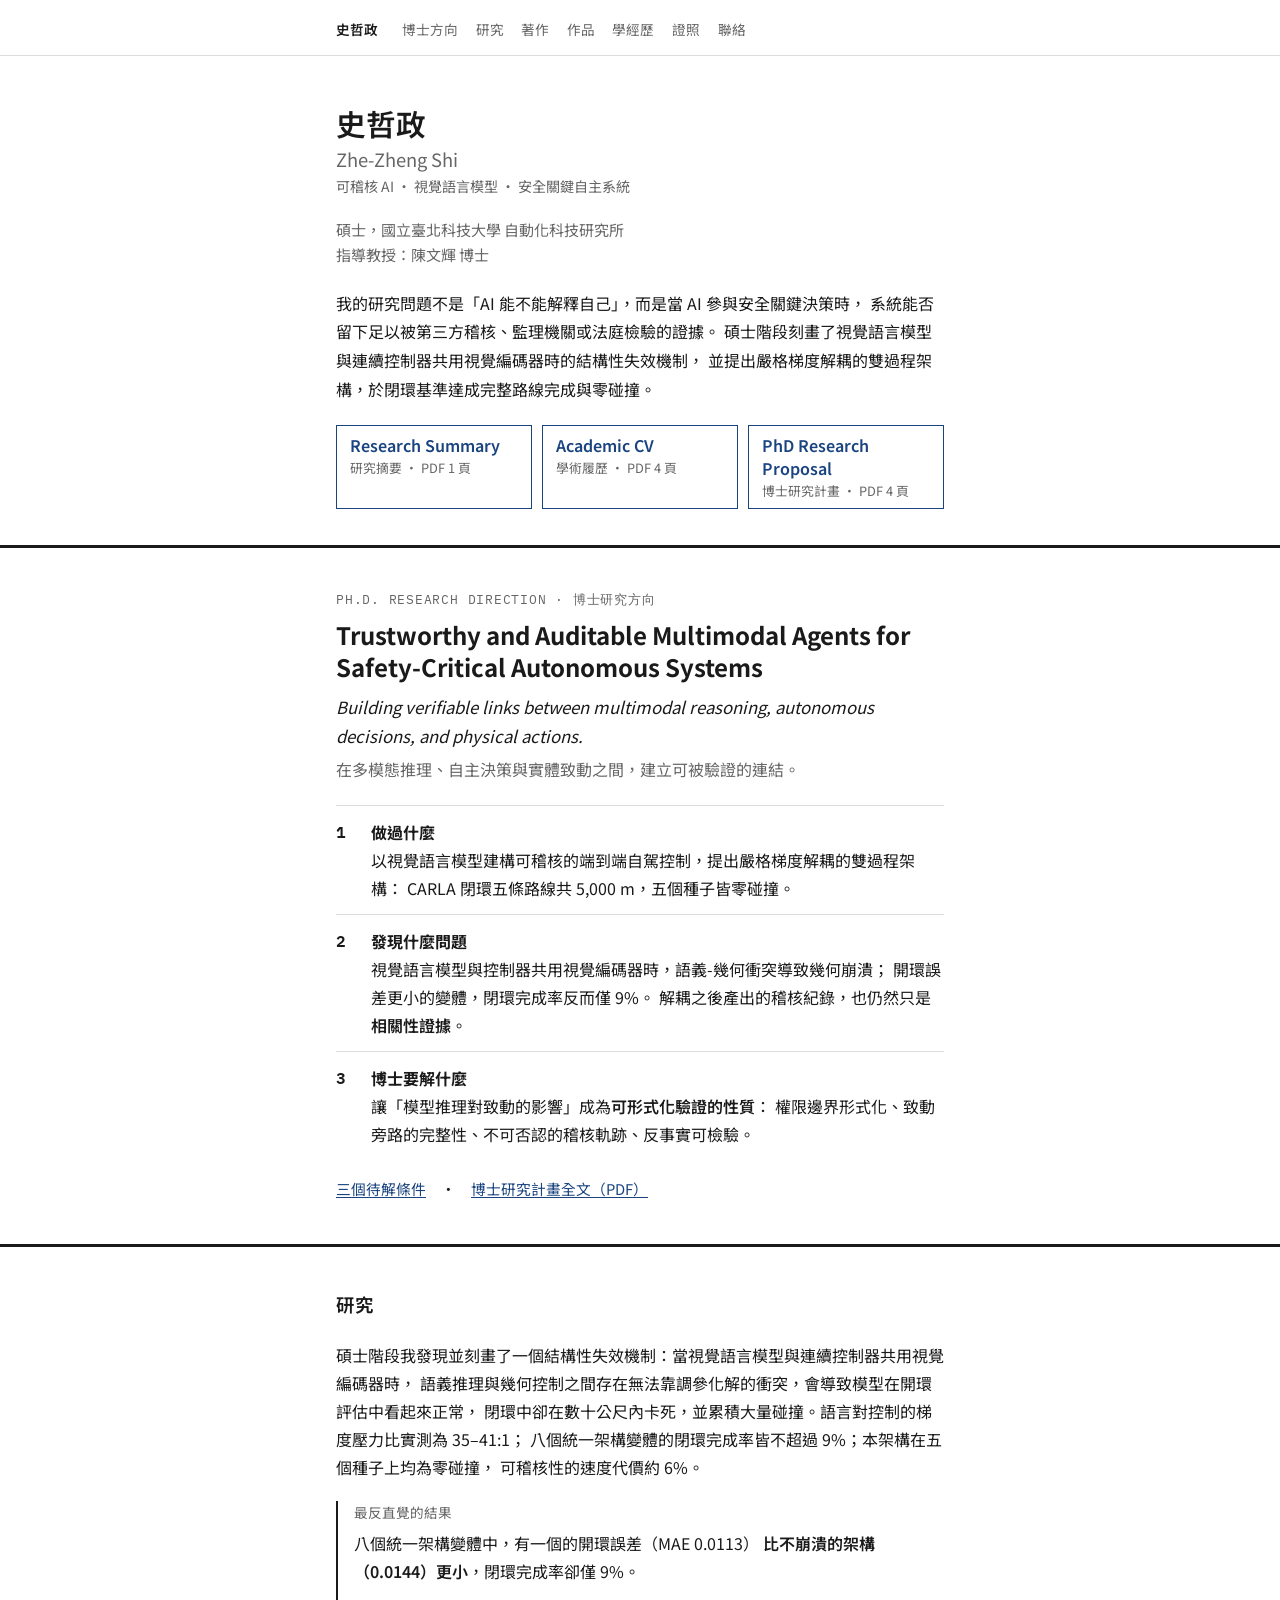
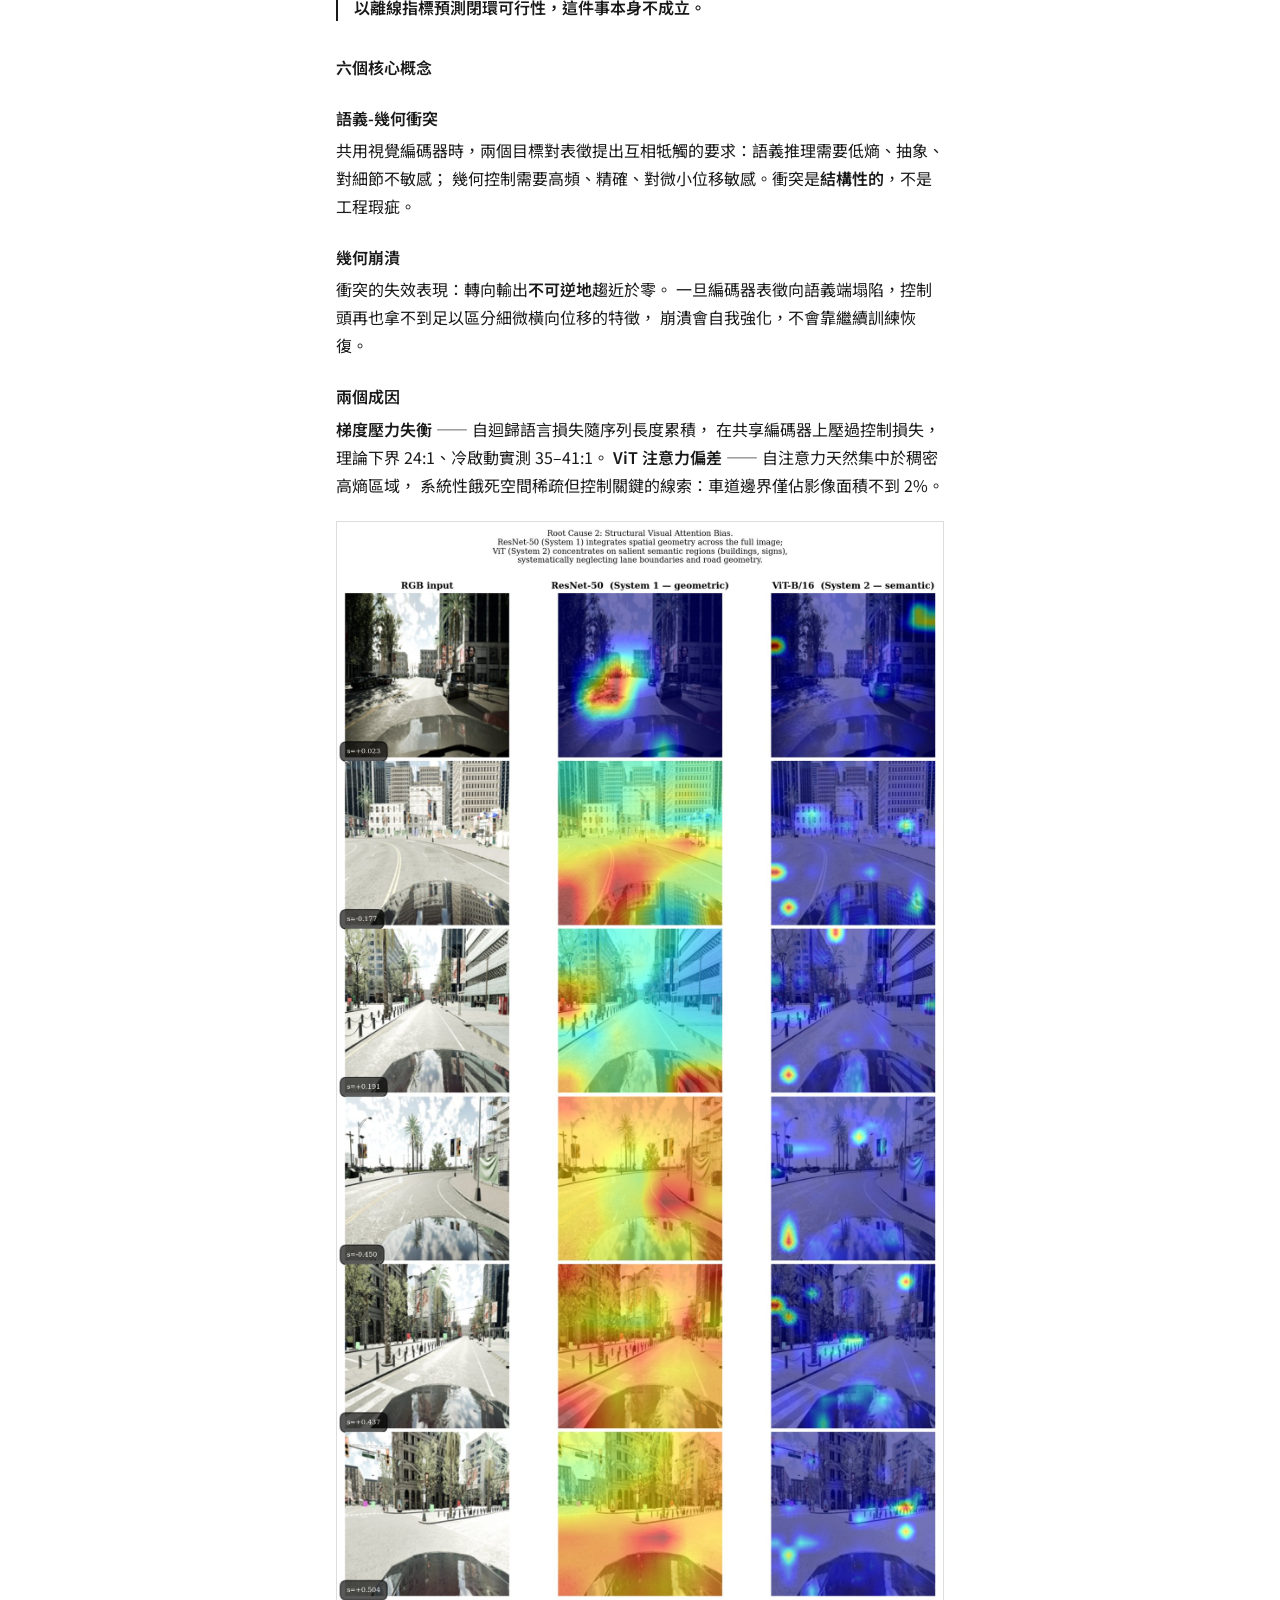
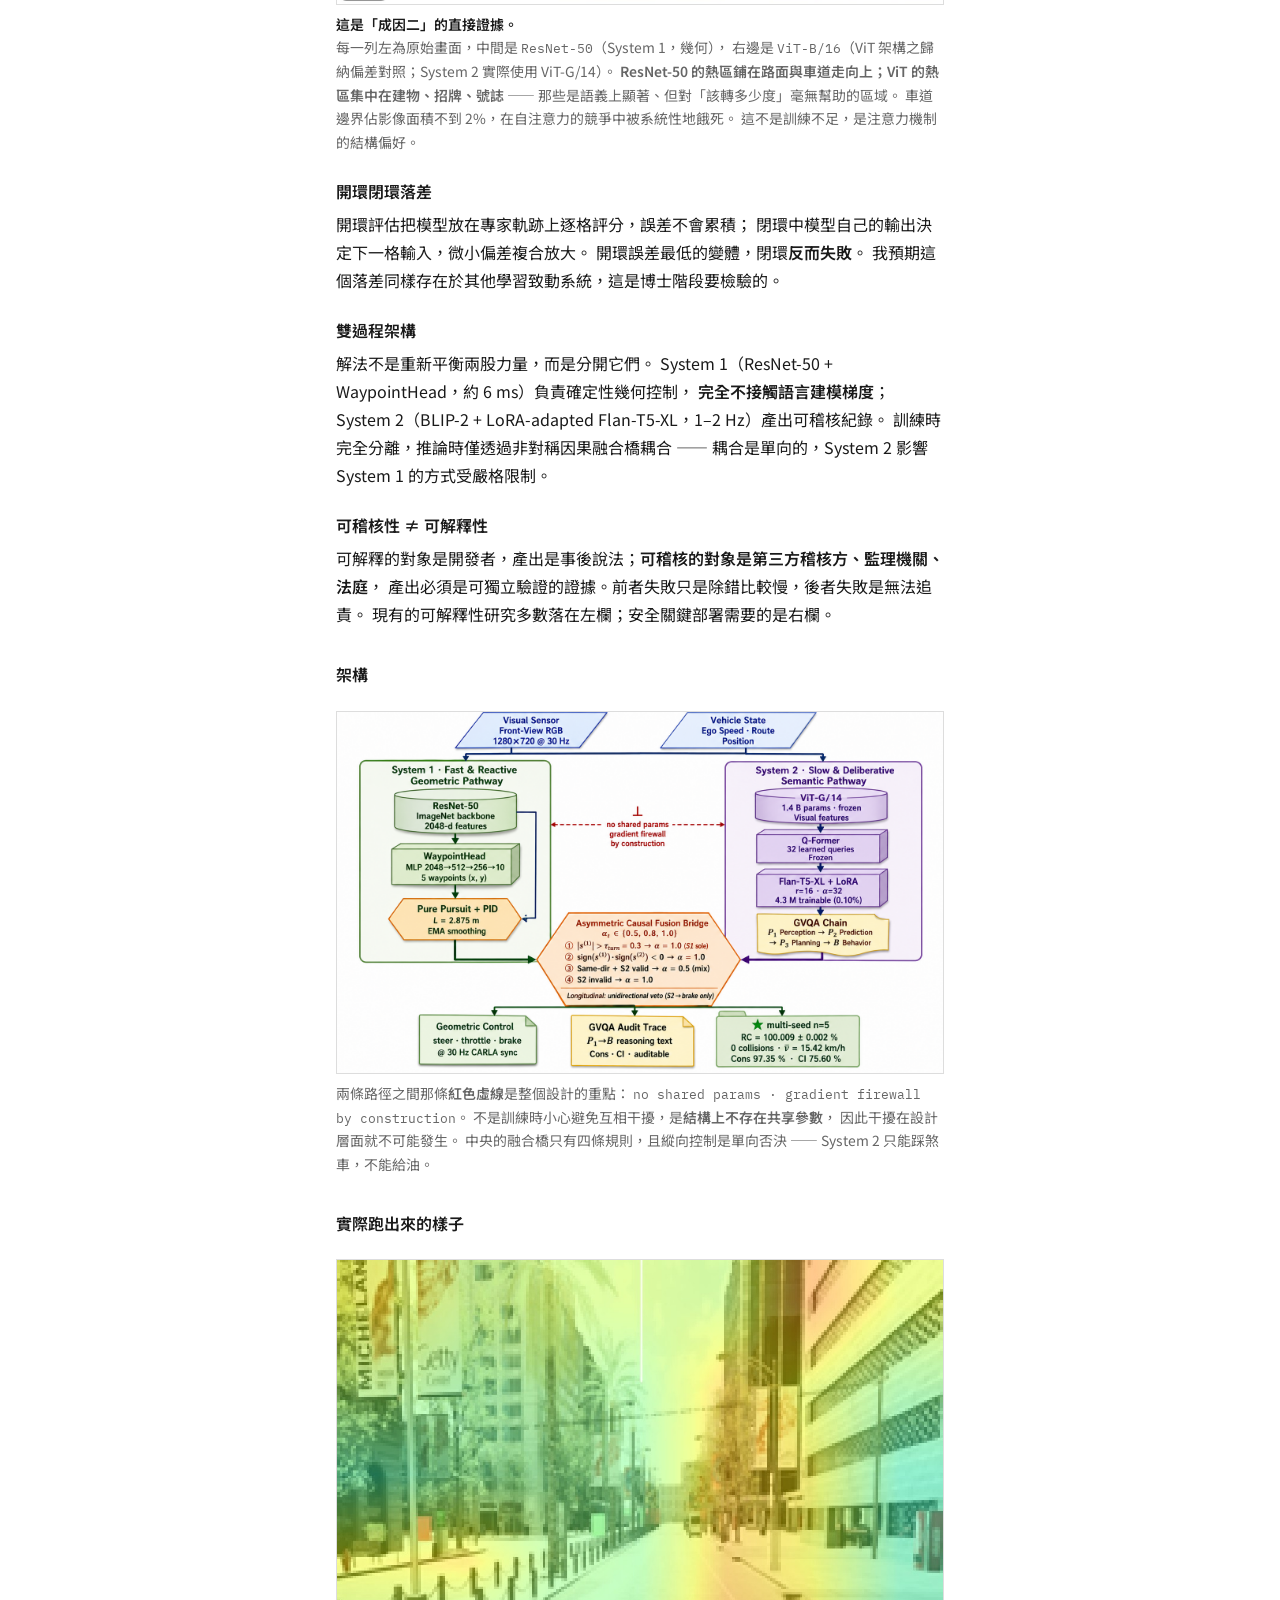
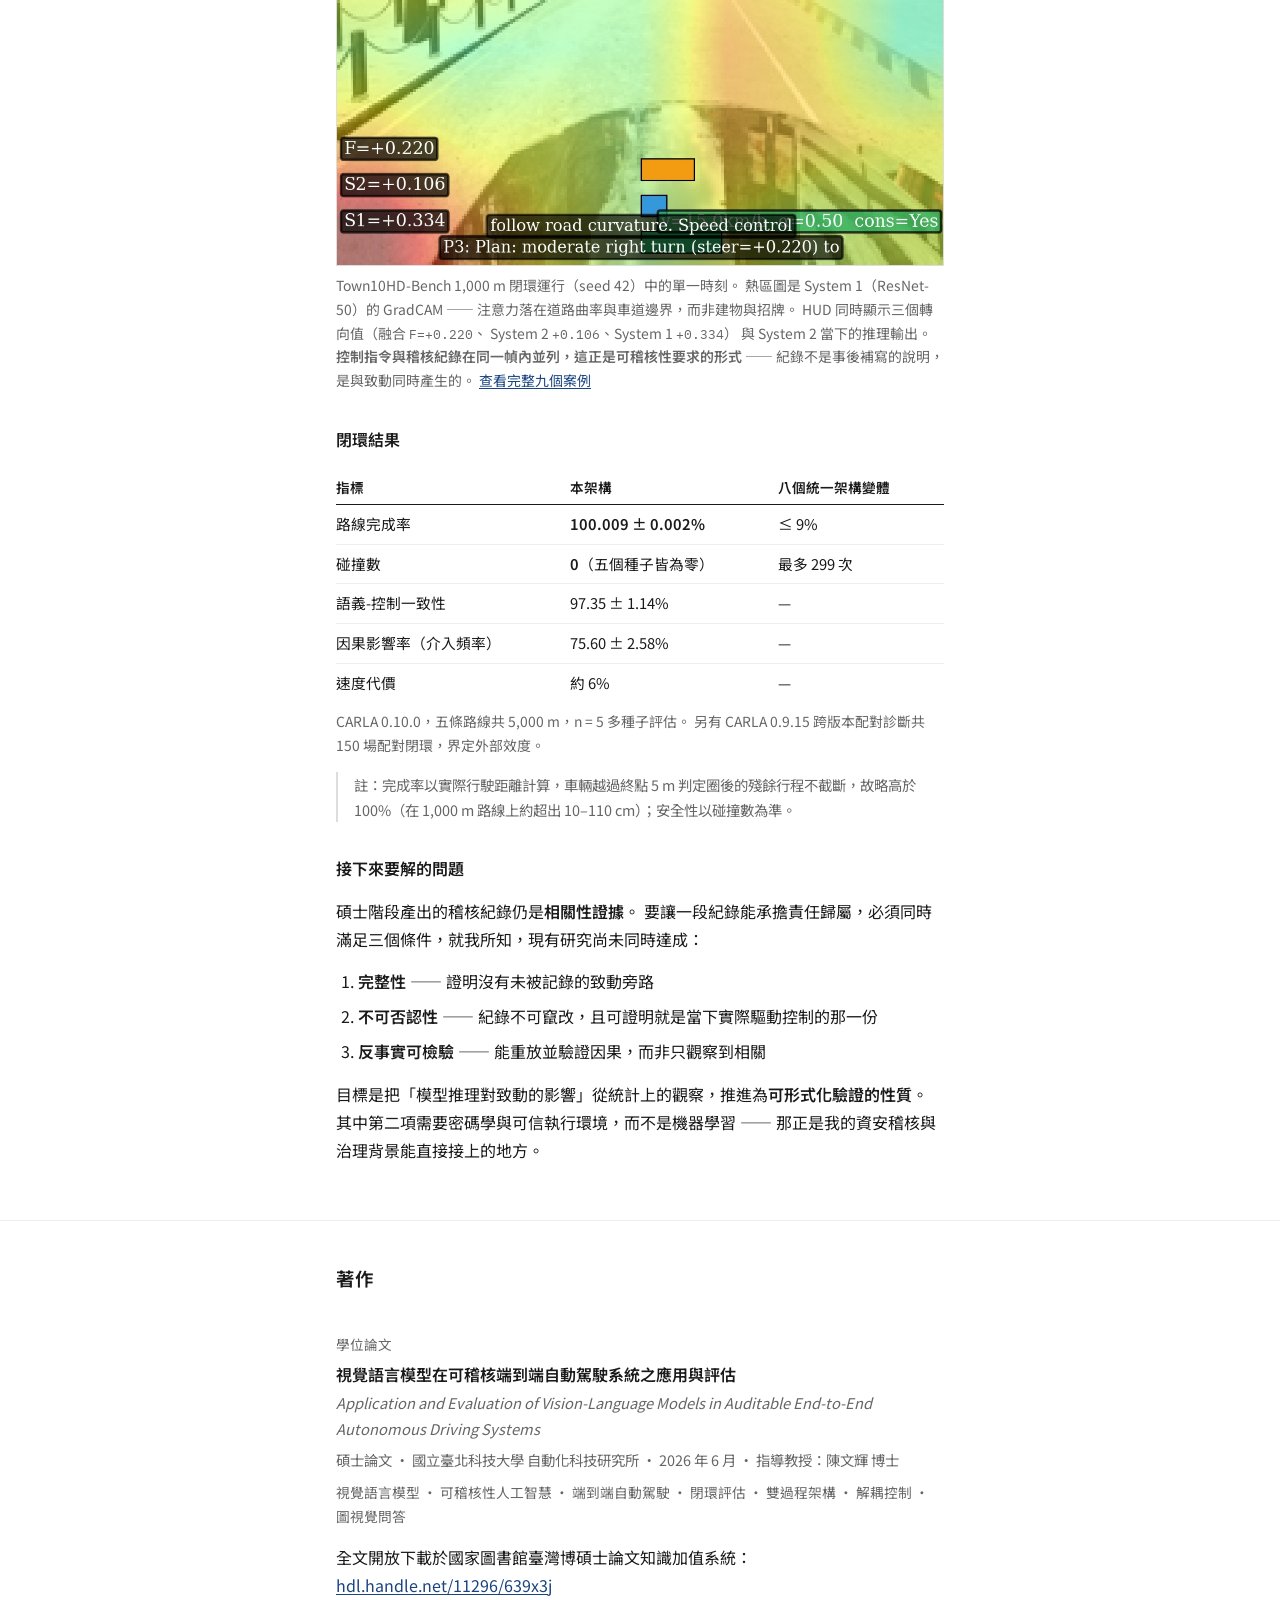
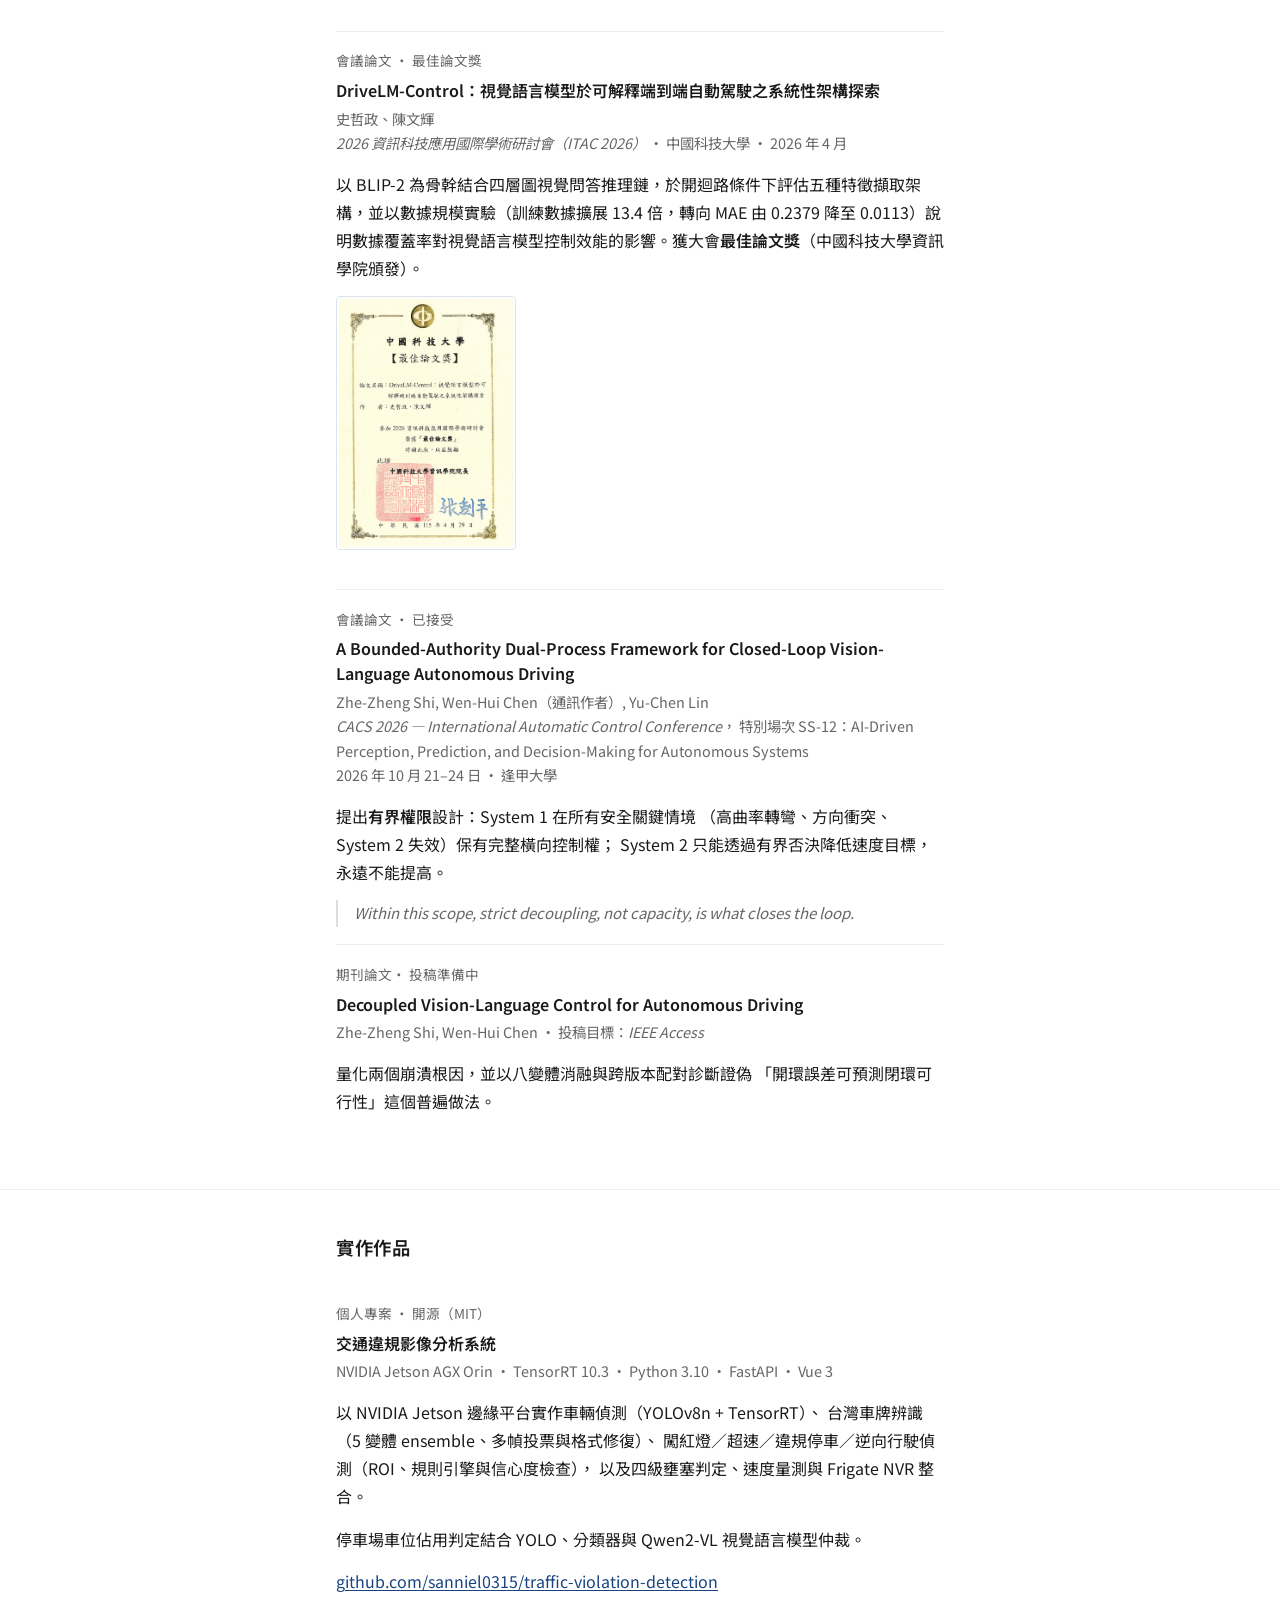
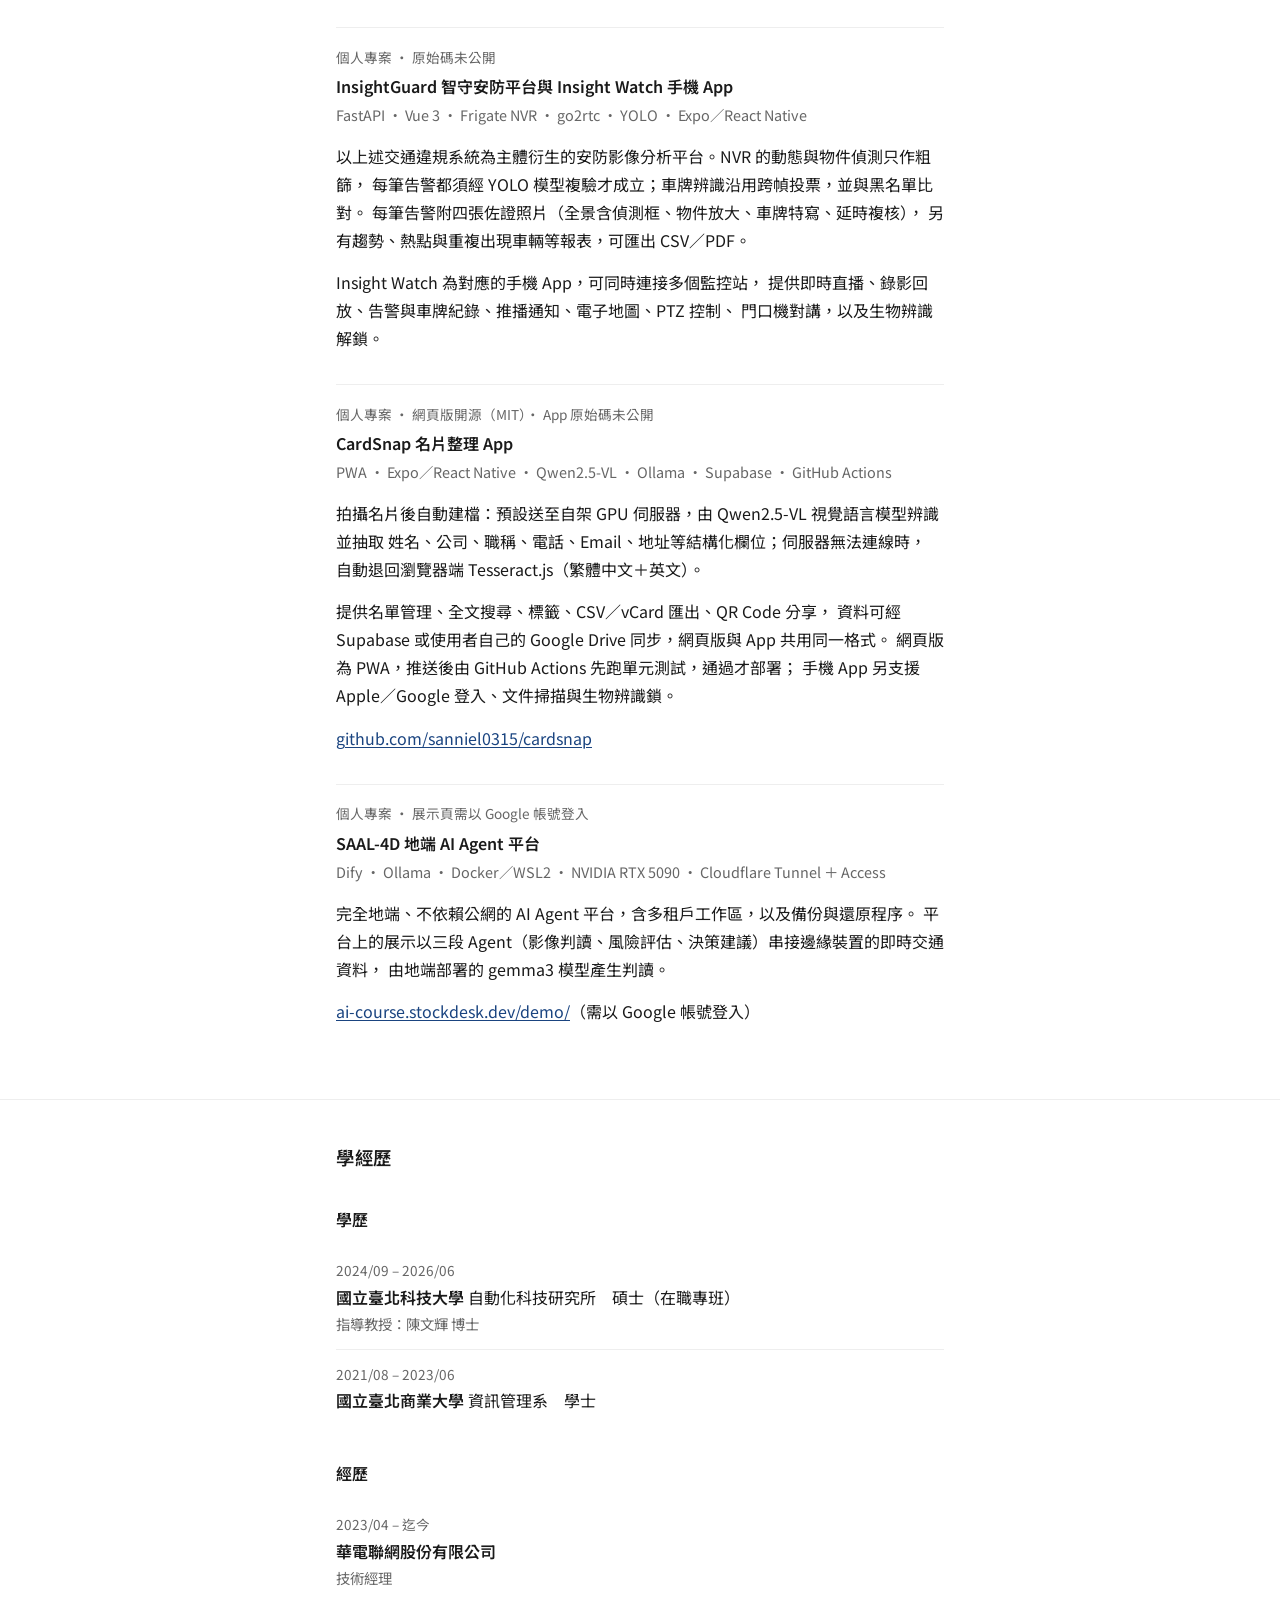
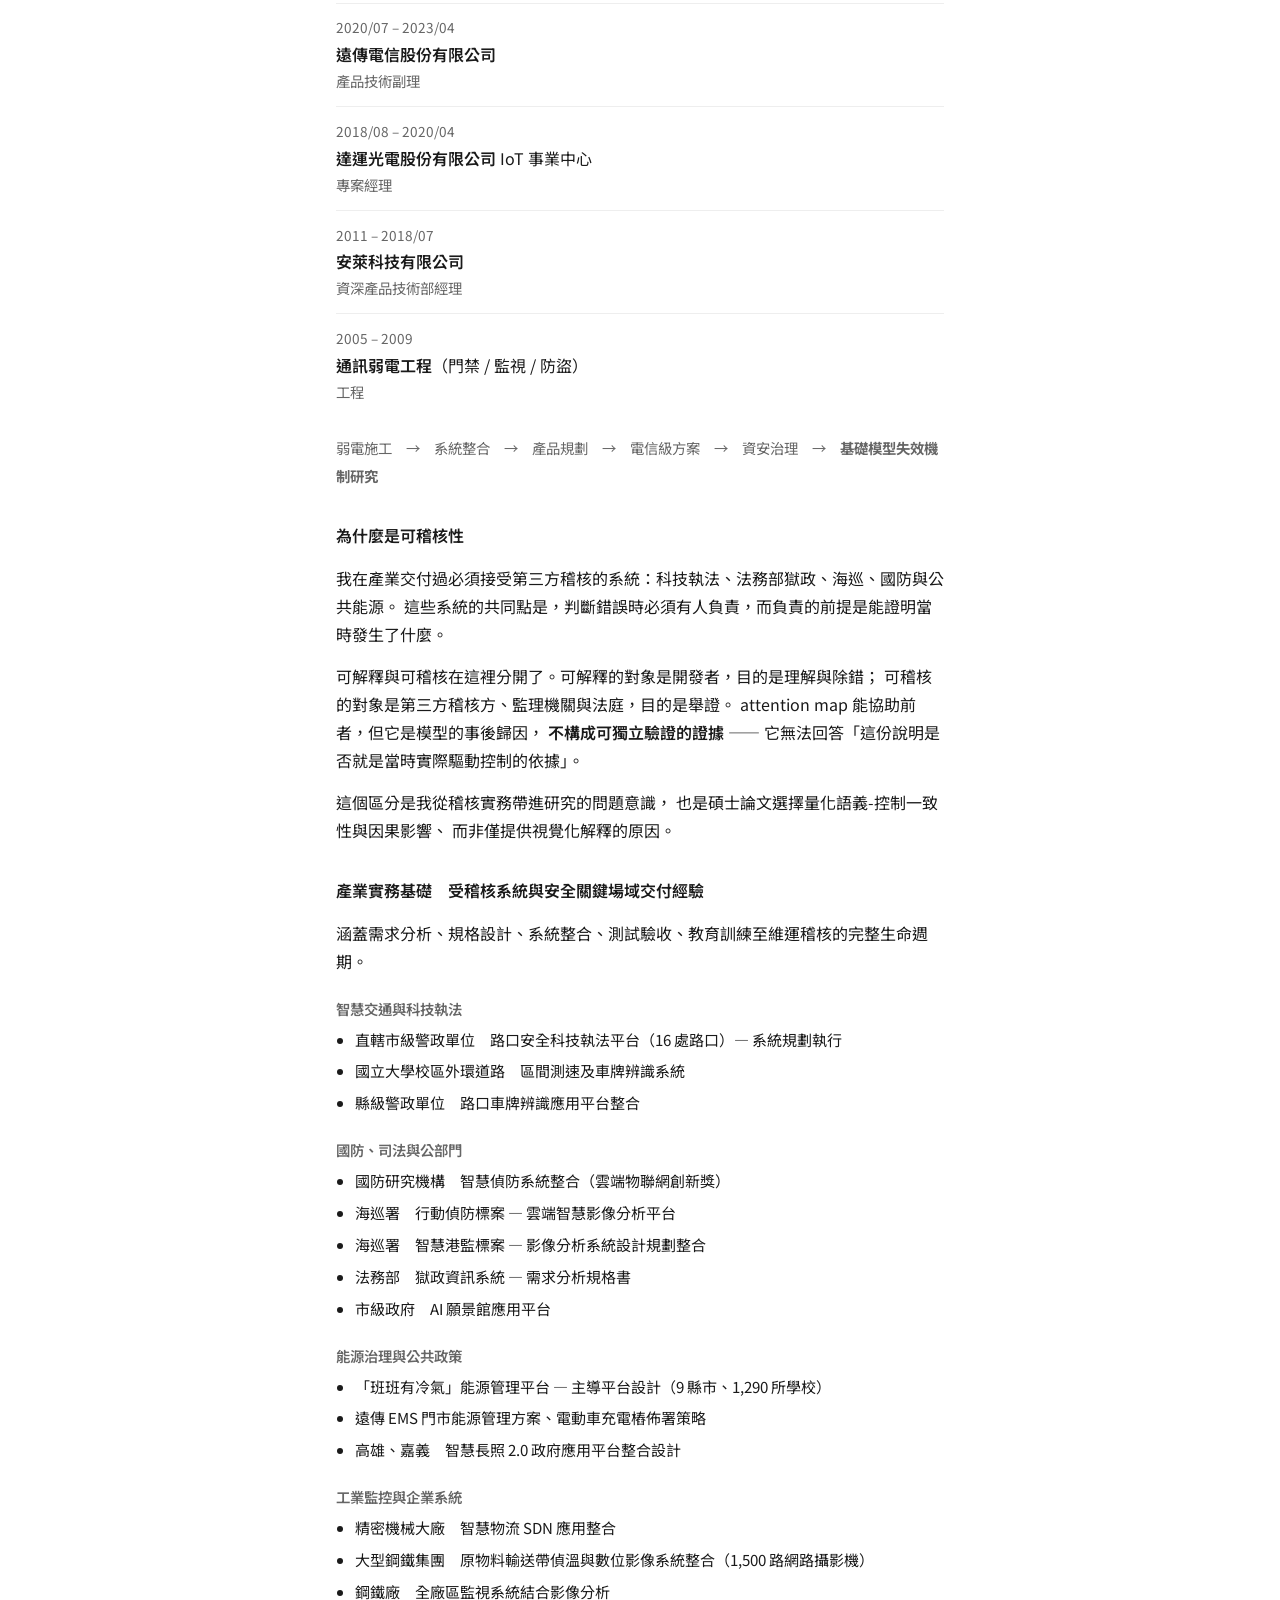
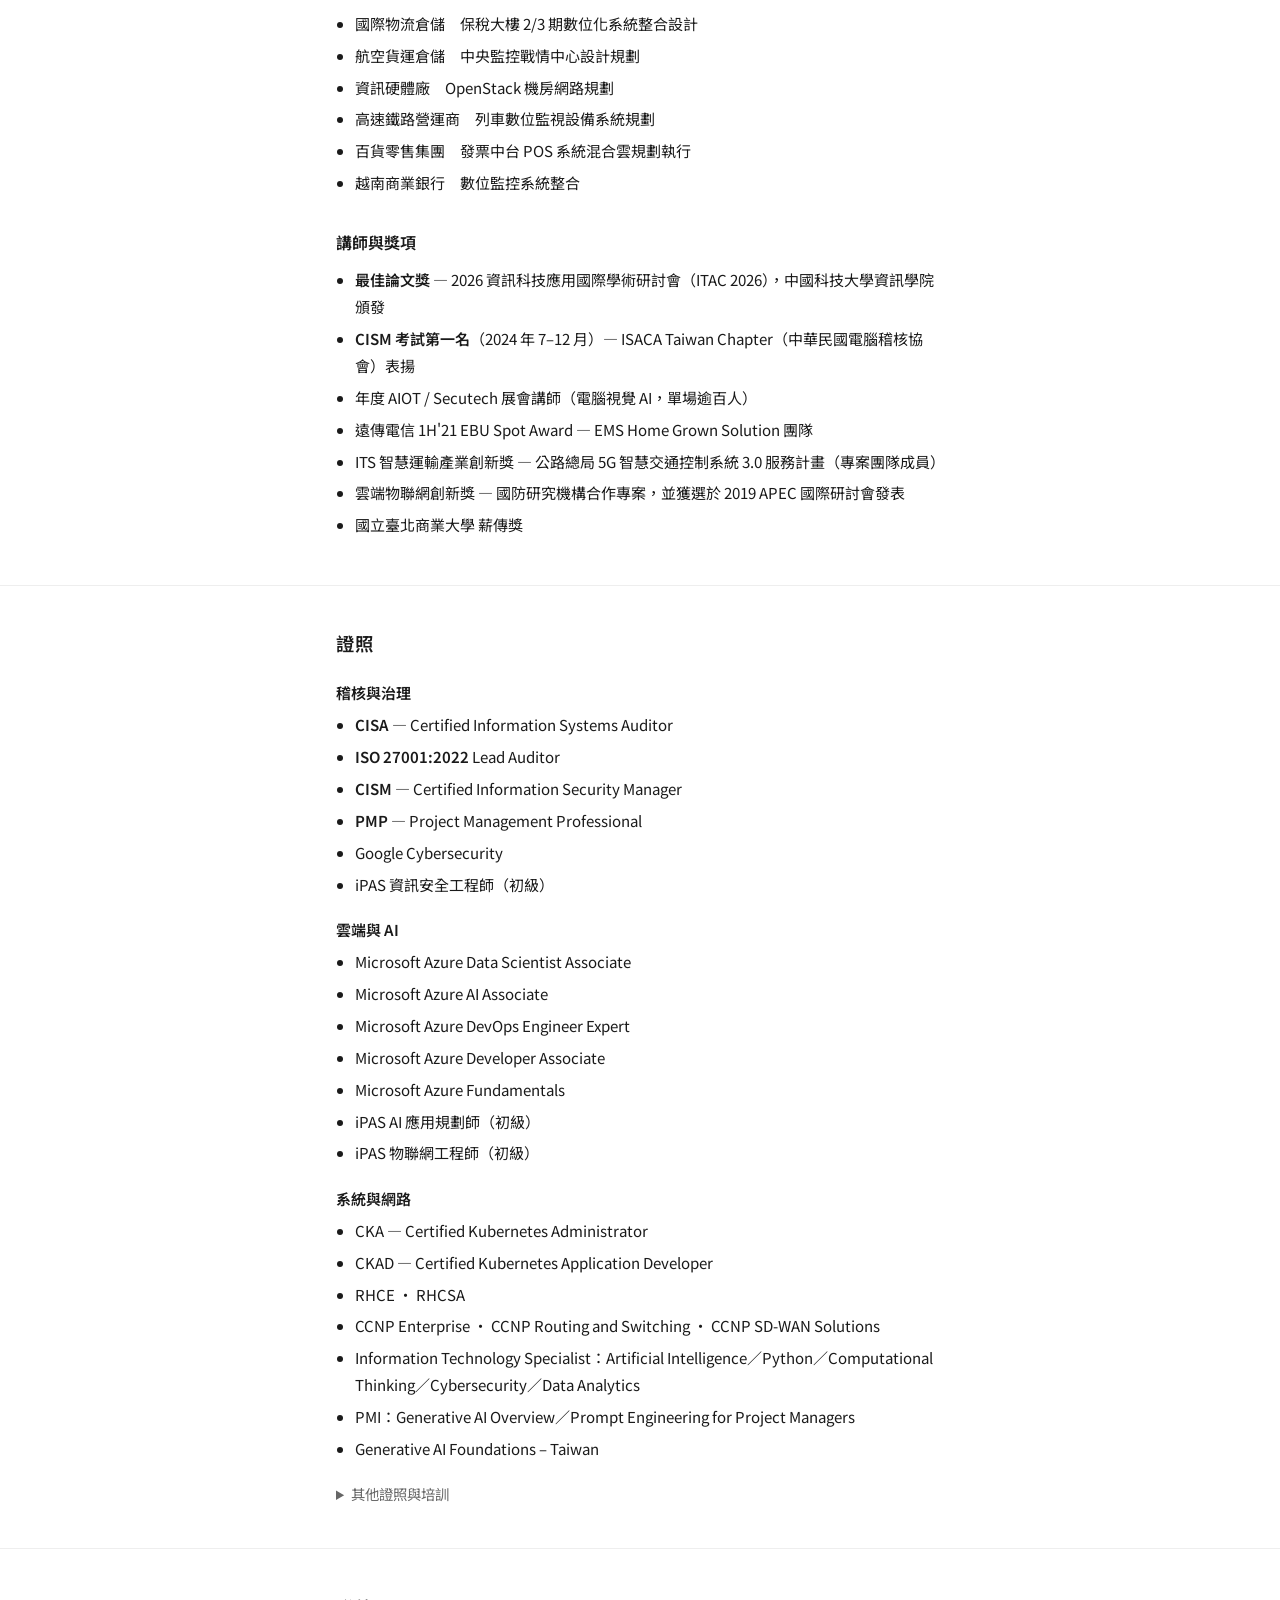
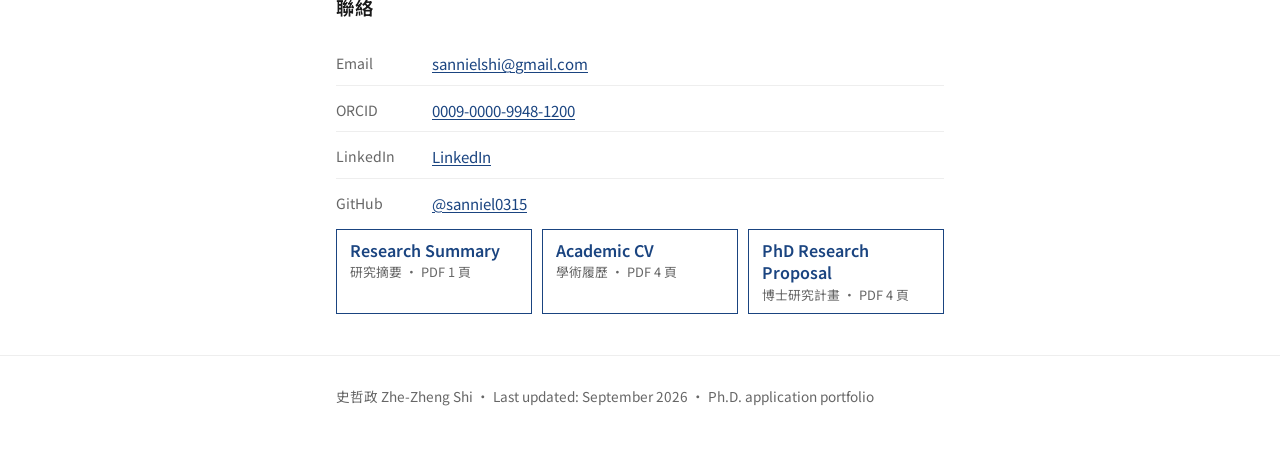
==== site/index.html @ b61b0b67 "Restore designed 4-page CV Co-Authored-By: Claude Opus 5.5 <noreply@anthropic.com> Claude-Session: h" ====
<!doctype html>
<html lang="zh-Hant">
  <head>
    <meta charset="utf-8" />
    <meta name="viewport" content="width=device-width, initial-scale=1" />
    <title>
      史哲政 Zhe-Zheng Shi — 可稽核 AI · 視覺語言模型 · 安全關鍵自主系統
    </title>
    <meta
      name="description"
      content="國立臺北科技大學自動化科技研究所碩士。研究視覺語言模型於安全關鍵控制的可稽核性，發現並刻畫語義-幾何衝突與幾何崩潰失效機制。"
    />
    <meta name="author" content="史哲政 Zhe-Zheng Shi" />

    <meta property="og:type" content="profile" />
    <meta property="og:title" content="史哲政 Zhe-Zheng Shi" />
    <meta
      property="og:description"
      content="可稽核 AI · 視覺語言模型 · 安全關鍵自主系統"
    />
    <meta
      property="og:url"
      content="https://sanniel0315.github.io/sanniel-lab/"
    />
    <meta
      property="og:image"
      content="https://sanniel0315.github.io/sanniel-lab/files/og-image.png"
    />
    <meta property="og:image:width" content="1200" />
    <meta property="og:image:height" content="630" />
    <meta name="twitter:card" content="summary_large_image" />

    <link rel="preconnect" href="https://fonts.googleapis.com" />
    <link rel="preconnect" href="https://fonts.gstatic.com" crossorigin />
    <link
      href="https://fonts.googleapis.com/css2?family=Noto+Sans+TC:wght@400;500;700;900&family=IBM+Plex+Mono:wght@400&display=swap"
      rel="stylesheet"
    />
    <!--
      結構化資料。搜尋引擎靠這個把「史哲政」「Zhe-Zheng Shi」「ORCID 0009-0000-9948-1200」
      認定為同一個人 —— 沒有它，中英文姓名與 ORCID 是三筆不相干的字串。

      只放已經公開在本頁的欄位，不新增任何未公開資訊。
    -->
    <script type="application/ld+json">
      {
        "@context": "https://schema.org",
        "@type": "Person",
        "name": "史哲政",
        "alternateName": ["Zhe-Zheng Shi", "Shi, Zhe-Zheng"],
        "url": "https://sanniel0315.github.io/sanniel-lab/",
        "email": "sannielshi@gmail.com",
        "identifier": {
          "@type": "PropertyValue",
          "propertyID": "ORCID",
          "value": "https://orcid.org/0009-0000-9948-1200"
        },
        "alumniOf": [
          {
            "@type": "CollegeOrUniversity",
            "name": "國立臺北科技大學",
            "alternateName": "National Taipei University of Technology"
          },
          {
            "@type": "CollegeOrUniversity",
            "name": "國立臺北商業大學",
            "alternateName": "National Taipei University of Business"
          }
        ],
        "knowsAbout": [
          "可稽核 AI",
          "視覺語言模型",
          "安全關鍵自主系統",
          "端到端自動駕駛",
          "Auditable AI",
          "Vision-Language Models",
          "Safety-Critical Autonomous Systems"
        ],
        "sameAs": [
          "https://orcid.org/0009-0000-9948-1200",
          "https://www.linkedin.com/in/%E5%93%B2%E6%94%BF-%E5%8F%B2-872263ab/",
          "https://github.com/sanniel0315"
        ]
      }
    </script>

    <link rel="stylesheet" href="style.css" />
    <link
      rel="icon"
      href="data:image/svg+xml,<svg xmlns='http://www.w3.org/2000/svg' viewBox='0 0 100 100'><text y='.9em' font-size='90'>史</text></svg>"
    />
  </head>

  <body>
    <a class="skip" href="#main">跳至主要內容</a>

    <nav id="nav">
      <div class="nav-inner">
        <a class="nav-name" href="#top">史哲政</a>
        <ul>
          <li><a href="#direction">博士方向</a></li>
          <li><a href="#research">研究</a></li>
          <li><a href="#publications">著作</a></li>
          <li><a href="#projects">作品</a></li>
          <li><a href="#experience">學經歷</a></li>
          <li><a href="#credentials">證照</a></li>
          <li><a href="#contact">聯絡</a></li>
        </ul>
      </div>
    </nav>

    <main id="main">
      <!-- ────────────────────────────────────────────── HERO -->
      <header id="top" class="hero">
        <div class="wrap">
          <h1>史哲政<span class="latin">Zhe-Zheng Shi</span></h1>
          <p class="eyebrow">可稽核 AI · 視覺語言模型 · 安全關鍵自主系統</p>
          <p class="affil">
            碩士，國立臺北科技大學 自動化科技研究所<br />
            指導教授：陳文輝 博士
          </p>

          <p class="lede">
            我的研究問題不是「AI 能不能解釋自己」，而是當 AI 參與安全關鍵決策時，
            系統能否留下足以被第三方稽核、監理機關或法庭檢驗的證據。
            碩士階段刻畫了視覺語言模型與連續控制器共用視覺編碼器時的結構性失效機制，
            並提出嚴格梯度解耦的雙過程架構，於閉環基準達成完整路線完成與零碰撞。
          </p>

          <nav class="docs" aria-label="申請文件">
            <a href="files/shi-zhe-zheng-research-summary.pdf"
              >Research Summary<span>研究摘要 · PDF 1 頁</span></a
            >
            <a href="files/shi-zhe-zheng-cv.pdf"
              >Academic CV<span>學術履歷 · PDF 4 頁</span></a
            >
            <a href="files/shi-zhe-zheng-phd-research-proposal.pdf"
              >PhD Research Proposal<span>博士研究計畫 · PDF 4 頁</span></a
            >
          </nav>
        </div>
      </header>

      <!-- ────────────────────────────────────────────── 博士研究方向 -->
      <!--
        審查委員 20 秒內要讀到三件事：做過什麼 → 發現什麼問題 → 博士要解什麼。
        因此放在首屏正下方，而不是研究區尾端的「接下來要解的問題」——
        那一節仍保留，是這裡第三步的完整版。
        顯眼靠字級與粗線，不靠色塊（見 style.css 開頭的排版原則）。
      -->
      <section id="direction" class="direction">
        <div class="wrap">
          <p class="direction-kicker">Ph.D. Research Direction · 博士研究方向</p>
          <h2 class="direction-title">
            Trustworthy and Auditable Multimodal Agents for Safety-Critical
            Autonomous Systems
          </h2>
          <p class="direction-sub">
            Building verifiable links between multimodal reasoning, autonomous
            decisions, and physical actions.
          </p>
          <p class="direction-zh">
            在多模態推理、自主決策與實體致動之間，建立可被驗證的連結。
          </p>

          <ol class="arc">
            <li>
              <span class="arc-step">做過什麼</span>
              以視覺語言模型建構可稽核的端到端自駕控制，提出嚴格梯度解耦的雙過程架構：
              CARLA 閉環五條路線共 5,000&nbsp;m，五個種子皆零碰撞。
            </li>
            <li>
              <span class="arc-step">發現什麼問題</span>
              視覺語言模型與控制器共用視覺編碼器時，語義-幾何衝突導致幾何崩潰；
              開環誤差更小的變體，閉環完成率反而僅 9%。
              解耦之後產出的稽核紀錄，也仍然只是<strong>相關性證據</strong>。
            </li>
            <li>
              <span class="arc-step">博士要解什麼</span>
              讓「模型推理對致動的影響」成為<strong>可形式化驗證的性質</strong>：
              權限邊界形式化、致動旁路的完整性、不可否認的稽核軌跡、反事實可檢驗。
            </li>
          </ol>

          <p class="direction-more">
            <a href="#next">三個待解條件</a>　·　<a
              href="files/shi-zhe-zheng-phd-research-proposal.pdf"
              >博士研究計畫全文（PDF）</a
            >
          </p>
        </div>
      </section>

      <!-- ────────────────────────────────────────────── 研究 -->
      <section id="research">
        <div class="wrap">
          <h2>研究</h2>

          <p>
            碩士階段我發現並刻畫了一個結構性失效機制：當視覺語言模型與連續控制器共用視覺編碼器時，
            語義推理與幾何控制之間存在無法靠調參化解的衝突，會導致模型在開環評估中看起來正常，
            閉環中卻在數十公尺內卡死，並累積大量碰撞。語言對控制的梯度壓力比實測為 35–41:1；
            八個統一架構變體的閉環完成率皆不超過 9%；本架構在五個種子上均為零碰撞， 可稽核性的速度代價約 6%。
          </p>

          <div class="finding">
            <p class="finding-label">最反直覺的結果</p>
            <p class="finding-text">
              八個統一架構變體中，有一個的開環誤差（MAE&nbsp;0.0113）
              <strong>比不崩潰的架構（0.0144）更小</strong
              >，閉環完成率卻僅&nbsp;9%。
            </p>
            <p class="finding-note">
              以離線指標預測閉環可行性，這件事本身不成立。
            </p>
          </div>

          <h3>六個核心概念</h3>
          <dl class="concepts">
            <dt>語義-幾何衝突</dt>
            <dd>
              共用視覺編碼器時，兩個目標對表徵提出互相牴觸的要求：語義推理需要低熵、抽象、對細節不敏感；
              幾何控制需要高頻、精確、對微小位移敏感。衝突是<strong>結構性的</strong>，不是工程瑕疵。
            </dd>

            <dt>幾何崩潰</dt>
            <dd>
              衝突的失效表現：轉向輸出<strong>不可逆地</strong>趨近於零。
              一旦編碼器表徵向語義端塌陷，控制頭再也拿不到足以區分細微橫向位移的特徵，
              崩潰會自我強化，不會靠繼續訓練恢復。
            </dd>

            <dt>兩個成因</dt>
            <dd>
              <strong>梯度壓力失衡</strong> —— 自迴歸語言損失隨序列長度累積，
              在共享編碼器上壓過控制損失，理論下界 24:1、冷啟動實測 35–41:1。
              <strong>ViT 注意力偏差</strong> ——
              自注意力天然集中於稠密高熵區域，
              系統性餓死空間稀疏但控制關鍵的線索：車道邊界僅佔影像面積不到 2%。
            </dd>
          </dl>

          <figure class="fig">
            <img
              src="files/attention-bias.jpg"
              width="1400"
              height="2499"
              loading="lazy"
              alt="六組駕駛場景的注意力對比，每列三欄：左為原始 RGB 影像，中為 ResNet-50（System 1，幾何）的類別活化圖，右為 ViT-B/16（ViT 架構之歸納偏差對照）的注意力圖。ResNet-50 的熱區大範圍覆蓋路面與車道走向；ViT 的熱區則集中在建物、招牌、號誌等少數高語義密度的點，路面與車道邊界幾乎沒有被關注。"
            />
            <figcaption>
              <b>這是「成因二」的直接證據。</b>
              每一列左為原始畫面，中間是
              <span class="mono">ResNet-50</span>（System 1，幾何）， 右邊是
              <span class="mono">ViT-B/16</span>（ViT 架構之歸納偏差對照；System 2 實際使用 ViT-G/14）。
              <strong
                >ResNet-50 的熱區鋪在路面與車道走向上；ViT
                的熱區集中在建物、招牌、號誌</strong
              >
              —— 那些是語義上顯著、但對「該轉多少度」毫無幫助的區域。
              車道邊界佔影像面積不到 2%，在自注意力的競爭中被系統性地餓死。
              這不是訓練不足，是注意力機制的結構偏好。
            </figcaption>
          </figure>

          <dl class="concepts">
            <dt>開環閉環落差</dt>
            <dd>
              開環評估把模型放在專家軌跡上逐格評分，誤差不會累積；
              閉環中模型自己的輸出決定下一格輸入，微小偏差複合放大。
              開環誤差最低的變體，閉環<strong>反而失敗</strong>。
              我預期這個落差同樣存在於其他學習致動系統，這是博士階段要檢驗的。
            </dd>

            <dt>雙過程架構</dt>
            <dd>
              解法不是重新平衡兩股力量，而是分開它們。 System 1（ResNet-50 +
              WaypointHead，約 6 ms）負責確定性幾何控制，
              <strong>完全不接觸語言建模梯度</strong>； System 2（BLIP-2 +
              LoRA-adapted Flan-T5-XL，1–2 Hz）產出可稽核紀錄。
              訓練時完全分離，推論時僅透過非對稱因果融合橋耦合 ——
              耦合是單向的，System 2 影響 System 1 的方式受嚴格限制。
            </dd>

            <dt>可稽核性 ≠ 可解釋性</dt>
            <dd>
              可解釋的對象是開發者，產出是事後說法；<strong>可稽核的對象是第三方稽核方、監理機關、法庭</strong>，
              產出必須是可獨立驗證的證據。前者失敗只是除錯比較慢，後者失敗是無法追責。
              現有的可解釋性研究多數落在左欄；安全關鍵部署需要的是右欄。
            </dd>
          </dl>

          <h3>架構</h3>
          <figure class="fig">
            <img
              src="files/architecture.png"
              width="1536"
              height="916"
              loading="lazy"
              alt="雙過程架構圖。上方兩個藍色平行四邊形為輸入：前視 RGB 相機 1280x720 @ 30 Hz，以及車輛狀態（自車速度、路徑、位置）。左側綠色為 System 1 幾何路徑：ResNet-50 ImageNet 骨幹輸出 2048 維特徵，經 WaypointHead 多層感知器 2048-512-256-10 產生五個路徑點，再由 Pure Pursuit 加 PID 合成控制，前視距離 2.875 公尺並以 EMA 平滑。右側紫色為 System 2 語義路徑：ViT-G/14 共 14 億參數且凍結、Q-Former 32 個學習查詢且凍結、Flan-T5-XL 加 LoRA r=16 alpha=32 共 430 萬可訓練參數佔 0.10%，輸出 GVQA 四層推理鏈。兩條路徑之間以紅色虛線標示 no shared params、gradient firewall by construction。中央橘色六邊形為非對稱因果融合橋，列出四條規則決定融合權重，並註明縱向為單向否決，System 2 只能煞車。下方三個輸出：幾何控制指令、GVQA 稽核軌跡、以及多種子 n=5 的驗證結果。"
            />
            <figcaption>
              兩條路徑之間那條<strong>紅色虛線</strong>是整個設計的重點：
              <span class="mono"
                >no shared params · gradient firewall by construction</span
              >。
              不是訓練時小心避免互相干擾，是<strong>結構上不存在共享參數</strong>，
              因此干擾在設計層面就不可能發生。
              中央的融合橋只有四條規則，且縱向控制是單向否決 —— System 2
              只能踩煞車，不能給油。
            </figcaption>
          </figure>

          <h3>實際跑出來的樣子</h3>
          <figure class="evidence">
            <a
              href="files/closed-loop-evidence-full.jpg"
              title="點擊查看完整九個案例"
            >
              <img
                src="files/closed-loop-case.jpg"
                width="1016"
                height="1015"
                loading="lazy"
                alt="閉環運行的單一時刻：畫面疊上 GradCAM 熱區圖與 HUD。左下顯示融合輸出 F=+0.220、System 2 轉向 +0.106、System 1 轉向 +0.334；下方為 System 2 的推理輸出「follow road curvature」與「Plan: moderate right turn (steer=+0.220)」，一致性檢查標記為 Yes。"
              />
            </a>
            <figcaption>
              Town10HD-Bench 1,000 m 閉環運行（seed 42）中的單一時刻。 熱區圖是
              System 1（ResNet-50）的 GradCAM ——
              注意力落在道路曲率與車道邊界，而非建物與招牌。 HUD
              同時顯示三個轉向值（融合 <span class="mono">F=+0.220</span>、
              System 2 <span class="mono">+0.106</span>、System 1
              <span class="mono">+0.334</span>） 與 System 2 當下的推理輸出。
              <strong
                >控制指令與稽核紀錄在同一幀內並列，這正是可稽核性要求的形式</strong
              >
              —— 紀錄不是事後補寫的說明，是與致動同時產生的。
              <a href="files/closed-loop-evidence-full.jpg">查看完整九個案例</a>
            </figcaption>
          </figure>

          <h3>閉環結果</h3>
          <div class="table-wrap">
            <table class="data">
              <thead>
                <tr>
                  <th>指標</th>
                  <th>本架構</th>
                  <th>八個統一架構變體</th>
                </tr>
              </thead>
              <tbody>
                <tr>
                  <td>路線完成率</td>
                  <td><strong>100.009 ± 0.002%</strong></td>
                  <td>≤ 9%</td>
                </tr>
                <tr>
                  <td>碰撞數</td>
                  <td><strong>0</strong>（五個種子皆為零）</td>
                  <td>最多 299 次</td>
                </tr>
                <tr>
                  <td>語義-控制一致性</td>
                  <td>97.35 ± 1.14%</td>
                  <td>—</td>
                </tr>
                <tr>
                  <td>因果影響率（介入頻率）</td>
                  <td>75.60 ± 2.58%</td>
                  <td>—</td>
                </tr>
                <tr>
                  <td>速度代價</td>
                  <td>約 6%</td>
                  <td>—</td>
                </tr>
              </tbody>
            </table>
          </div>
          <p class="caption">
            CARLA 0.10.0，五條路線共 5,000 m，n = 5 多種子評估。 另有 CARLA
            0.9.15 跨版本配對診斷共 150 場配對閉環，界定外部效度。
          </p>

          <p class="explain">
            註：完成率以實際行駛距離計算，車輛越過終點 5 m 判定圈後的殘餘行程不截斷，故略高於 100%（在 1,000 m 路線上約超出 10–110 cm）；安全性以碰撞數為準。
          </p>

          <h3 id="next">接下來要解的問題</h3>
          <p>
            碩士階段產出的稽核紀錄仍是<strong>相關性證據</strong>。
            要讓一段紀錄能承擔責任歸屬，必須同時滿足三個條件，就我所知，現有研究尚未同時達成：
          </p>
          <ol class="conditions">
            <li><strong>完整性</strong> —— 證明沒有未被記錄的致動旁路</li>
            <li>
              <strong>不可否認性</strong> ——
              紀錄不可竄改，且可證明就是當下實際驅動控制的那一份
            </li>
            <li>
              <strong>反事實可檢驗</strong> ——
              能重放並驗證因果，而非只觀察到相關
            </li>
          </ol>
          <p>
            目標是把「模型推理對致動的影響」從統計上的觀察，推進為<strong>可形式化驗證的性質</strong>。
            其中第二項需要密碼學與可信執行環境，而不是機器學習 ——
            那正是我的資安稽核與治理背景能直接接上的地方。
          </p>
        </div>
      </section>

      <!-- ────────────────────────────────────────────── 著作 -->
      <section id="publications">
        <div class="wrap">
          <h2>著作</h2>

          <article class="pub">
            <p class="pub-kind">學位論文</p>
            <h3>視覺語言模型在可稽核端到端自動駕駛系統之應用與評估</h3>
            <p class="pub-en">
              Application and Evaluation of Vision-Language Models in Auditable
              End-to-End Autonomous Driving Systems
            </p>
            <p class="pub-meta">
              碩士論文 · 國立臺北科技大學 自動化科技研究所 · 2026 年 6 月 ·
              指導教授：陳文輝 博士
            </p>
            <p class="pub-keywords">
              視覺語言模型 · 可稽核性人工智慧 · 端到端自動駕駛 · 閉環評估 ·
              雙過程架構 · 解耦控制 · 圖視覺問答
            </p>
            <p>
              全文開放下載於國家圖書館臺灣博碩士論文知識加值系統：<a
                href="https://hdl.handle.net/11296/639x3j"
                >hdl.handle.net/11296/639x3j</a
              >
            </p>
          </article>

          <article class="pub">
            <p class="pub-kind">會議論文 · 最佳論文獎</p>
            <h3>DriveLM-Control：視覺語言模型於可解釋端到端自動駕駛之系統性架構探索</h3>
            <p class="pub-meta">
              史哲政、陳文輝<br />
              <em>2026 資訊科技應用國際學術研討會（ITAC 2026）</em> · 中國科技大學 ·
              2026 年 4 月
            </p>
            <p>
              以 BLIP-2 為骨幹結合四層圖視覺問答推理鏈，於開迴路條件下評估五種特徵擷取架構，並以數據規模實驗（訓練數據擴展 13.4 倍，轉向 MAE 由 0.2379 降至 0.0113）說明數據覆蓋率對視覺語言模型控制效能的影響。獲大會<strong>最佳論文獎</strong>（中國科技大學資訊學院頒發）。
            </p>
            <p>
              <a href="files/itac-2026-best-paper.jpg" target="_blank" rel="noopener">
                <img
                  src="files/itac-2026-best-paper.jpg"
                  alt="ITAC 2026 最佳論文獎獎狀"
                  loading="lazy"
                  style="width: 180px; max-width: 45%; height: auto; border: 1px solid #dde3ec; border-radius: 4px"
                />
              </a>
            </p>
          </article>

          <article class="pub">
            <p class="pub-kind">會議論文 · 已接受</p>
            <h3 class="en">
              A Bounded-Authority Dual-Process Framework for Closed-Loop
              Vision-Language Autonomous Driving
            </h3>
            <p class="pub-meta">
              Zhe-Zheng Shi, Wen-Hui Chen（通訊作者）, Yu-Chen Lin<br />
              <em>CACS 2026 — International Automatic Control Conference</em>，
              特別場次 SS-12：AI-Driven Perception, Prediction, and
              Decision-Making for Autonomous Systems<br />
              2026 年 10 月 21–24 日 · 逢甲大學
              <!-- 此處不加收錄宣稱。理由與現況見 vault 之 論文著作清單 C1 節。 -->
            </p>
            <p>
              提出<strong>有界權限</strong>設計：System 1 在所有安全關鍵情境
              （高曲率轉彎、方向衝突、System 2 失效）保有完整橫向控制權； System
              2 只能透過有界否決降低速度目標，永遠不能提高。
            </p>
            <blockquote>
              Within this scope, strict decoupling, not capacity, is what closes
              the loop.
            </blockquote>
          </article>

          <article class="pub">
            <p class="pub-kind">期刊論文· 投稿準備中</p>
            <h3 class="en">
              Decoupled Vision-Language Control for Autonomous Driving
            </h3>
            <p class="pub-meta">
              Zhe-Zheng Shi, Wen-Hui Chen · 投稿目標：<em>IEEE Access</em>
            </p>
            <p>
              量化兩個崩潰根因，並以八變體消融與跨版本配對診斷證偽
              「開環誤差可預測閉環可行性」這個普遍做法。
            </p>
          </article>
        </div>
      </section>

      <!-- ────────────────────────────────────────────── 實作作品 -->
      <!--
        內容只取自專案 README 明載的功能與技術（2026-09-14 核對）；
        使用者確認為個人專案。
      -->
      <section id="projects">
        <div class="wrap">
          <h2>實作作品</h2>

          <article class="pub">
            <p class="pub-kind">個人專案 · 開源（MIT）</p>
            <h3>交通違規影像分析系統</h3>
            <p class="pub-meta">
              NVIDIA Jetson AGX Orin · TensorRT 10.3 · Python 3.10 · FastAPI · Vue 3
            </p>
            <p>
              以 NVIDIA Jetson 邊緣平台實作車輛偵測（YOLOv8n + TensorRT）、
              台灣車牌辨識（5 變體 ensemble、多幀投票與格式修復）、
              闖紅燈／超速／違規停車／逆向行駛偵測（ROI、規則引擎與信心度檢查），
              以及四級壅塞判定、速度量測與 Frigate NVR 整合。
            </p>
            <p>
              停車場車位佔用判定結合 YOLO、分類器與 Qwen2-VL 視覺語言模型仲裁。
            </p>
            <p>
              <a href="https://github.com/sanniel0315/traffic-violation-detection"
                >github.com/sanniel0315/traffic-violation-detection</a
              >
            </p>
          </article>

          <article class="pub">
            <p class="pub-kind">個人專案 · 原始碼未公開</p>
            <h3>InsightGuard 智守安防平台與 Insight Watch 手機 App</h3>
            <p class="pub-meta">
              FastAPI · Vue 3 · Frigate NVR · go2rtc · YOLO · Expo／React Native
            </p>
            <p>
              以上述交通違規系統為主體衍生的安防影像分析平台。NVR 的動態與物件偵測只作粗篩，
              每筆告警都須經 YOLO 模型複驗才成立；車牌辨識沿用跨幀投票，並與黑名單比對。
              每筆告警附四張佐證照片（全景含偵測框、物件放大、車牌特寫、延時複核），
              另有趨勢、熱點與重複出現車輛等報表，可匯出 CSV／PDF。
            </p>
            <p>
              Insight Watch 為對應的手機 App，可同時連接多個監控站，
              提供即時直播、錄影回放、告警與車牌紀錄、推播通知、電子地圖、PTZ 控制、
              門口機對講，以及生物辨識解鎖。
            </p>
          </article>

          <article class="pub">
            <p class="pub-kind">個人專案 · 網頁版開源（MIT）· App 原始碼未公開</p>
            <h3>CardSnap 名片整理 App</h3>
            <p class="pub-meta">
              PWA · Expo／React Native · Qwen2.5-VL · Ollama · Supabase · GitHub Actions
            </p>
            <p>
              拍攝名片後自動建檔：預設送至自架 GPU 伺服器，由 Qwen2.5-VL 視覺語言模型辨識並抽取
              姓名、公司、職稱、電話、Email、地址等結構化欄位；伺服器無法連線時，
              自動退回瀏覽器端 Tesseract.js（繁體中文＋英文）。
            </p>
            <p>
              提供名單管理、全文搜尋、標籤、CSV／vCard 匯出、QR Code 分享，
              資料可經 Supabase 或使用者自己的 Google Drive 同步，網頁版與 App 共用同一格式。
              網頁版為 PWA，推送後由 GitHub Actions 先跑單元測試，通過才部署；
              手機 App 另支援 Apple／Google 登入、文件掃描與生物辨識鎖。
            </p>
            <p>
              <a href="https://github.com/sanniel0315/cardsnap"
                >github.com/sanniel0315/cardsnap</a
              >
            </p>
          </article>

          <article class="pub">
            <p class="pub-kind">個人專案 · 展示頁需以 Google 帳號登入</p>
            <h3>SAAL-4D 地端 AI Agent 平台</h3>
            <p class="pub-meta">
              Dify · Ollama · Docker／WSL2 · NVIDIA RTX 5090 · Cloudflare Tunnel ＋ Access
            </p>
            <p>
              完全地端、不依賴公網的 AI Agent 平台，含多租戶工作區，以及備份與還原程序。
              平台上的展示以三段 Agent（影像判讀、風險評估、決策建議）串接邊緣裝置的即時交通資料，
              由地端部署的 gemma3 模型產生判讀。
            </p>
            <p>
              <a href="https://ai-course.stockdesk.dev/demo/"
                >ai-course.stockdesk.dev/demo/</a
              >（需以 Google 帳號登入）
            </p>
          </article>
        </div>
      </section>

      <!-- ────────────────────────────────────────────── 學經歷 -->
      <section id="experience">
        <div class="wrap">
          <h2>學經歷</h2>

          <h3>學歷</h3>
          <ul class="entries">
            <li>
              <span class="when">2024/09 – 2026/06</span>
              <span class="what">國立臺北科技大學</span> 自動化科技研究所　碩士（在職專班）
              <span class="note">指導教授：陳文輝 博士</span>
            </li>
            <li>
              <span class="when">2021/08 – 2023/06</span>
              <span class="what">國立臺北商業大學</span> 資訊管理系　學士
            </li>
          </ul>

          <h3>經歷</h3>
          <ul class="entries">
            <li>
              <span class="when">2023/04 – 迄今</span>
              <span class="what">華電聯網股份有限公司</span>
              <span class="note">技術經理</span>
            </li>
            <li>
              <span class="when">2020/07 – 2023/04</span>
              <span class="what">遠傳電信股份有限公司</span>
              <span class="note">產品技術副理</span>
            </li>
            <li>
              <span class="when">2018/08 – 2020/04</span>
              <span class="what">達運光電股份有限公司</span> IoT 事業中心
              <span class="note">專案經理</span>
            </li>
            <li>
              <span class="when">2011 – 2018/07</span>
              <span class="what">安萊科技有限公司</span>
              <span class="note">資深產品技術部經理</span>
            </li>
            <li>
              <span class="when">2005 – 2009</span>
              <span class="what">通訊弱電工程</span>（門禁 / 監視 / 防盜）
              <span class="note">工程</span>
            </li>
          </ul>

          <p class="trajectory">
            弱電施工　→　系統整合　→　產品規劃　→　電信級方案　→　資安治理　→　<b
              >基礎模型失效機制研究</b
            >
          </p>

          <h3>為什麼是可稽核性</h3>
          <p>
            我在產業交付過必須接受第三方稽核的系統：科技執法、法務部獄政、海巡、國防與公共能源。
            這些系統的共同點是，判斷錯誤時必須有人負責，而負責的前提是能證明當時發生了什麼。
          </p>
          <p>
            可解釋與可稽核在這裡分開了。可解釋的對象是開發者，目的是理解與除錯；
            可稽核的對象是第三方稽核方、監理機關與法庭，目的是舉證。
            attention map 能協助前者，但它是模型的事後歸因，
            <strong>不構成可獨立驗證的證據</strong> ——
            它無法回答「這份說明是否就是當時實際驅動控制的依據」。
          </p>
          <p>
            這個區分是我從稽核實務帶進研究的問題意識，
            也是碩士論文選擇量化語義-控制一致性與因果影響、
            而非僅提供視覺化解釋的原因。
          </p>

          <h3>產業實務基礎　受稽核系統與安全關鍵場域交付經驗</h3>
          <p>
            涵蓋需求分析、規格設計、系統整合、測試驗收、教育訓練至維運稽核的完整生命週期。
          </p>
          <div class="projects">
            <div>
              <h4>智慧交通與科技執法</h4>
              <ul>
                <li>
                  直轄市級警政單位　路口安全科技執法平台（16 處路口）—
                  系統規劃執行
                </li>
                <li>國立大學校區外環道路　區間測速及車牌辨識系統</li>
                <li>縣級警政單位　路口車牌辨識應用平台整合</li>
              </ul>
            </div>
            <div>
              <h4>國防、司法與公部門</h4>
              <ul>
                <li>國防研究機構　智慧偵防系統整合（雲端物聯網創新獎）</li>
                <li>海巡署　行動偵防標案 — 雲端智慧影像分析平台</li>
                <li>海巡署　智慧港監標案 — 影像分析系統設計規劃整合</li>
                <li>法務部　獄政資訊系統 — 需求分析規格書</li>
                <li>市級政府　AI 願景館應用平台</li>
              </ul>
            </div>
            <div>
              <h4>能源治理與公共政策</h4>
              <ul>
                <li>
                  「班班有冷氣」能源管理平台 — 主導平台設計（9 縣市、1,290
                  所學校）
                </li>
                <li>遠傳 EMS 門市能源管理方案、電動車充電樁佈署策略</li>
                <li>高雄、嘉義　智慧長照 2.0 政府應用平台整合設計</li>
              </ul>
            </div>
            <div>
              <h4>工業監控與企業系統</h4>
              <ul>
                <li>精密機械大廠　智慧物流 SDN 應用整合</li>
                <li>
                  大型鋼鐵集團　原物料輸送帶偵溫與數位影像系統整合（1,500 路網路攝影機）
                </li>
                <li>鋼鐵廠　全廠區監視系統結合影像分析</li>
                <li>國際物流倉儲　保稅大樓 2/3 期數位化系統整合設計</li>
                <li>航空貨運倉儲　中央監控戰情中心設計規劃</li>
                <li>資訊硬體廠　OpenStack 機房網路規劃</li>
                <li>高速鐵路營運商　列車數位監視設備系統規劃</li>
                <li>百貨零售集團　發票中台 POS 系統混合雲規劃執行</li>
                <li>越南商業銀行　數位監控系統整合</li>
              </ul>
            </div>
          </div>

          <h3>講師與獎項</h3>
          <ul class="awards">
            <li>
              <strong>最佳論文獎</strong> — 2026 資訊科技應用國際學術研討會（ITAC 2026），中國科技大學資訊學院頒發
            </li>
            <li>
              <strong>CISM 考試第一名</strong>（2024 年 7–12 月）— ISACA Taiwan Chapter（中華民國電腦稽核協會）表揚
            </li>
            <li>年度 AIOT / Secutech 展會講師（電腦視覺 AI，單場逾百人）</li>
            <li>
              遠傳電信 1H'21 EBU Spot Award — EMS Home Grown Solution 團隊
            </li>
            <li>ITS 智慧運輸產業創新獎 — 公路總局 5G 智慧交通控制系統 3.0 服務計畫（專案團隊成員）</li>
            <li>雲端物聯網創新獎 — 國防研究機構合作專案，並獲選於 2019 APEC 國際研討會發表</li>
            <li>國立臺北商業大學 薪傳獎</li>
          </ul>
        </div>
      </section>

      <!-- ────────────────────────────────────────────── 證照 -->
      <section id="credentials">
        <div class="wrap">
          <h2>證照</h2>

          <div class="cred">
            <h3>稽核與治理</h3>
            <ul>
              <li>
                <strong>CISA</strong> — Certified Information Systems Auditor
              </li>
              <li><strong>ISO 27001:2022</strong> Lead Auditor</li>
              <li>
                <strong>CISM</strong> — Certified Information Security Manager
              </li>
              <li><strong>PMP</strong> — Project Management Professional</li>
              <li>Google Cybersecurity</li>
              <li>iPAS 資訊安全工程師（初級）</li>
            </ul>
          </div>

          <div class="cred">
            <h3>雲端與 AI</h3>
            <ul>
              <li>Microsoft Azure Data Scientist Associate</li>
              <li>Microsoft Azure AI Associate</li>
              <li>Microsoft Azure DevOps Engineer Expert</li>
              <li>Microsoft Azure Developer Associate</li>
              <li>Microsoft Azure Fundamentals</li>
              <li>iPAS AI 應用規劃師（初級）</li>
              <li>iPAS 物聯網工程師（初級）</li>
            </ul>
          </div>

          <div class="cred">
            <h3>系統與網路</h3>
            <ul>
              <li>CKA — Certified Kubernetes Administrator</li>
              <li>CKAD — Certified Kubernetes Application Developer</li>
              <li>RHCE · RHCSA</li>
              <li>
                CCNP Enterprise · CCNP Routing and Switching · CCNP SD-WAN
                Solutions
              </li>
              <li>
                Information Technology Specialist：Artificial
                Intelligence／Python／Computational
                Thinking／Cybersecurity／Data Analytics
              </li>
              <li>
                PMI：Generative AI Overview／Prompt Engineering for Project
                Managers
              </li>
              <li>Generative AI Foundations – Taiwan</li>
            </ul>
          </div>

          <details>
            <summary>其他證照與培訓</summary>
            <ul>
              <li>
                CCNA Routing and Switching（2017）· NCTE — NETGEAR Certified
                Technical Engineer（2018）
              </li>
              <li>NVIDIA Jetson Nano 認證 · 工研院 ITRI VA 證書</li>
              <li>弱點掃描及原始碼檢測實作 · 軟體架構設計與應用模式培訓</li>
              <li>
                國立臺灣科技大學 AI 課程結業 · 國立臺北商業大學
                商業智慧化模組證明
              </li>
            </ul>
          </details>
        </div>
      </section>

      <!-- ────────────────────────────────────────────── 聯絡 -->
      <section id="contact">
        <div class="wrap">
          <h2>聯絡</h2>
          <ul class="contact">
            <li>
              <span>Email</span
              ><a href="mailto:sannielshi@gmail.com"
                >sannielshi@gmail.com</a
              >
            </li>
            <li>
              <span>ORCID</span>
              <a href="https://orcid.org/0009-0000-9948-1200" rel="me"
                >0009-0000-9948-1200</a
              >
            </li>
            <li>
              <span>LinkedIn</span>
              <a
                href="https://www.linkedin.com/in/%E5%93%B2%E6%94%BF-%E5%8F%B2-872263ab/"
                rel="me"
                >LinkedIn</a
              >
            </li>
            <li>
              <span>GitHub</span
              ><a href="https://github.com/sanniel0315?tab=repositories&amp;type=source" rel="me"
                >@sanniel0315</a
              >
            </li>
          </ul>

          <nav class="docs" aria-label="申請文件">
            <a href="files/shi-zhe-zheng-research-summary.pdf"
              >Research Summary<span>研究摘要 · PDF 1 頁</span></a
            >
            <a href="files/shi-zhe-zheng-cv.pdf"
              >Academic CV<span>學術履歷 · PDF 4 頁</span></a
            >
            <a href="files/shi-zhe-zheng-phd-research-proposal.pdf"
              >PhD Research Proposal<span>博士研究計畫 · PDF 4 頁</span></a
            >
          </nav>
        </div>
      </section>
    </main>

    <footer>
      <div class="wrap">
        <p>史哲政 Zhe-Zheng Shi · Last updated: September 2026 · Ph.D. application portfolio</p>
      </div>
    </footer>

    <script>
      // 捲動時標記目前所在章節，導覽列同步highlight。
      // 用 IntersectionObserver 而非 scroll 事件 —— 後者每幀觸發，在長頁面上會掉幀。
      const links = [...document.querySelectorAll("#nav a[href^='#']")];
      const map = new Map(
        links.map((a) => [a.getAttribute("href").slice(1), a]),
      );
      const io = new IntersectionObserver(
        (entries) => {
          for (const e of entries) {
            const a = map.get(e.target.id);
            if (a) a.classList.toggle("current", e.isIntersecting);
          }
        },
        { rootMargin: "-45% 0px -50% 0px" },
      );
      document
        .querySelectorAll("main section, main header")
        .forEach((s) => io.observe(s));
    </script>
  </body>
</html>
---- site/style.css ----
/* ═══════════════════════════════════════════════════════════════════════════
   史哲政 — 學術個人頁

   排版邏輯參照歐美教授／實驗室成員頁：讀者是審查委員，
   注意力應落在研究內容本身，不是設計。

   全站只用三種視覺手段：字級、留白、細線。
   沒有色塊、沒有填色按鈕、沒有圓角卡片、沒有圖示裝飾。
   唯一的顏色用在連結，且一律加底線 —— 只靠顏色區分連結，
   色弱使用者看不出來。

   中文用無襯線體：螢幕上的中文明體在小字級下筆畫過細，
   長文閱讀反而吃力，與拉丁字母的情況相反。
   ═══════════════════════════════════════════════════════════════════════════ */

:root {
  --bg: #ffffff;
  --text: #1a1a1a;
  --muted: #666666;
  --rule: #eeeeee;
  --rule-strong: #dddddd;
  --link: #1a4480;

  --sans:
    "Noto Sans TC", -apple-system, BlinkMacSystemFont, "Segoe UI", Roboto,
    "Helvetica Neue", Arial, sans-serif;
  --mono: "IBM Plex Mono", ui-monospace, SFMono-Regular, Consolas, monospace;

  --measure: 42rem;
  --gap: clamp(1.25rem, 5vw, 2rem);
}

* {
  box-sizing: border-box;
}

html {
  scroll-behavior: smooth;
  scroll-padding-top: 3.5rem;
  -webkit-text-size-adjust: 100%;
}

body {
  margin: 0;
  background: var(--bg);
  color: var(--text);
  font-family: var(--sans);
  font-size: 1rem;
  font-weight: 400;
  line-height: 1.75;
  -webkit-font-smoothing: antialiased;
}

.wrap {
  max-width: var(--measure);
  margin: 0 auto;
  padding: 0 var(--gap);
}

.skip {
  position: absolute;
  left: -9999px;
}
.skip:focus {
  left: 1rem;
  top: 1rem;
  z-index: 100;
  padding: 0.5rem 0.9rem;
  background: var(--bg);
  border: 1px solid var(--text);
}

a:focus-visible,
summary:focus-visible {
  outline: 2px solid var(--link);
  outline-offset: 2px;
}

/* ── 連結 ─────────────────────────────────────────────────────────────────── */

a {
  color: var(--link);
  text-decoration: underline;
  text-underline-offset: 2px;
  text-decoration-thickness: 1px;
}
a:hover {
  text-decoration-thickness: 2px;
}

/* ── 導覽 ─────────────────────────────────────────────────────────────────── */

#nav {
  position: sticky;
  top: 0;
  z-index: 10;
  background: var(--bg);
  border-bottom: 1px solid var(--rule-strong);
}

.nav-inner {
  max-width: var(--measure);
  margin: 0 auto;
  padding: 0.55rem var(--gap);
  display: flex;
  align-items: baseline;
  gap: 1.5rem;
}

.nav-name {
  font-size: 0.9rem;
  font-weight: 600;
  color: var(--text);
  text-decoration: none;
  white-space: nowrap;
}

#nav ul {
  display: flex;
  gap: 1.1rem;
  margin: 0;
  padding: 0;
  list-style: none;
  overflow-x: auto;
  scrollbar-width: none;
}
#nav ul::-webkit-scrollbar {
  display: none;
}

#nav a {
  color: var(--muted);
  text-decoration: none;
  font-size: 0.85rem;
  white-space: nowrap;
}
#nav a:hover,
#nav a.current {
  color: var(--text);
}

/* ── 首屏 ─────────────────────────────────────────────────────────────────── */

.hero {
  padding: 3rem 0 2.2rem;
  border-bottom: 1px solid var(--rule);
}

.hero h1 {
  margin: 0 0 0.2rem;
  font-size: 1.85rem;
  font-weight: 600;
  line-height: 1.35;
}
.hero h1 .latin {
  display: block;
  margin-top: 0.15rem;
  font-size: 0.62em;
  font-weight: 400;
  color: var(--muted);
}

.eyebrow {
  margin: 0 0 1.1rem;
  font-size: 0.88rem;
  color: var(--muted);
}

.affil {
  margin: 0 0 1.3rem;
  font-size: 0.94rem;
  color: var(--muted);
  line-height: 1.7;
}

.lede {
  margin: 0 0 1.3rem;
  line-height: 1.8;
}

/* 三份申請文件。框線而非填色 —— 與「沒有填色按鈕」的原則一致，
   但要一眼看出是可點的東西，不能再是一行灰色小字。
   有框線就不只靠顏色區分，因此這裡不加底線。 */
.docs {
  display: flex;
  flex-wrap: wrap;
  gap: 0.6rem;
  margin: 0;
}
.docs a {
  display: flex;
  flex-direction: column;
  flex: 1 1 11rem;
  padding: 0.55rem 0.8rem;
  border: 1px solid var(--link);
  color: var(--link);
  font-weight: 600;
  line-height: 1.4;
  text-decoration: none;
}
.docs a span {
  margin-top: 0.15rem;
  font-size: 0.8rem;
  font-weight: 400;
  color: var(--muted);
}
.docs a:hover,
.docs a:focus-visible {
  background: #f3f6fa;
}

/* ── 博士研究方向 ─────────────────────────────────────────────────────────── */
/* 全站最顯眼的區塊，但顯眼只靠字級與粗線，不靠色塊。 */

.direction {
  margin-top: -1px; /* 蓋掉首屏的細底線，否則細線與粗線會疊成一條 */
  border-top: 3px solid var(--text);
  border-bottom: 3px solid var(--text);
}
.direction-kicker {
  margin: 0 0 0.5rem;
  font-family: var(--mono);
  font-size: 0.8rem;
  letter-spacing: 0.06em;
  text-transform: uppercase;
  color: var(--muted);
}
.direction-title {
  margin: 0 0 0.7rem;
  font-size: 1.5rem;
  font-weight: 700;
  line-height: 1.3;
  letter-spacing: 0;
}
.direction-sub {
  margin: 0;
  font-size: 1.05rem;
  font-style: italic;
}
.direction-zh {
  margin: 0.2rem 0 1.4rem;
  color: var(--muted);
}
.arc {
  margin: 0;
  padding: 0;
  list-style: none;
  counter-reset: arc;
}
.arc li {
  margin: 0;
  padding: 0.75rem 0 0.75rem 2.2rem;
  border-top: 1px solid var(--rule-strong);
  position: relative;
  counter-increment: arc;
}
.arc li::before {
  content: counter(arc);
  position: absolute;
  left: 0;
  top: 0.75rem;
  font-family: var(--mono);
  font-weight: 600;
}
.arc-step {
  display: block;
  font-weight: 700;
}
.direction-more {
  margin: 1rem 0 0;
  font-size: 0.92rem;
}

/* ── 區塊 ─────────────────────────────────────────────────────────────────── */

section {
  padding: 2.6rem 0;
  border-bottom: 1px solid var(--rule);
}
section:last-of-type {
  border-bottom: none;
}

h2 {
  margin: 0 0 1.3rem;
  font-size: 1.15rem;
  font-weight: 600;
  letter-spacing: 0.04em;
}

h3 {
  margin: 2rem 0 0.6rem;
  font-size: 1rem;
  font-weight: 600;
}

h4 {
  margin: 1.4rem 0 0.35rem;
  font-size: 0.9rem;
  font-weight: 600;
  color: var(--muted);
}

p {
  margin: 0.9rem 0;
}

strong {
  font-weight: 600;
}

/* ── 條列 ─────────────────────────────────────────────────────────────────── */

ul,
ol {
  padding-left: 1.2rem;
}
li {
  margin: 0.3rem 0;
}

.conditions {
  margin: 0.9rem 0;
  padding-left: 1.4rem;
}
.conditions li {
  margin: 0.45rem 0;
}

/* ── 概念定義 ─────────────────────────────────────────────────────────────── */

.concepts {
  margin: 1rem 0 0;
}
.concepts dt {
  margin: 1.4rem 0 0.3rem;
  font-weight: 600;
}
.concepts dd {
  margin: 0;
}

/* ── 履歷條目：年份 + 標題 + 一行說明，細線分隔 ───────────────────────────── */

.entries {
  margin: 0.8rem 0 0;
  padding: 0;
  list-style: none;
}
.entries > li {
  margin: 0;
  padding: 0.8rem 0;
  border-bottom: 1px solid var(--rule);
}
.entries > li:last-child {
  border-bottom: none;
}

.entries .when {
  display: block;
  font-size: 0.85rem;
  color: var(--muted);
  font-variant-numeric: tabular-nums;
}
.entries .what {
  font-weight: 600;
}
.entries .role {
  color: var(--muted);
}
.entries .note {
  display: block;
  font-size: 0.9rem;
  color: var(--muted);
}

/* ── 著作 ─────────────────────────────────────────────────────────────────── */

.pub {
  padding: 1.1rem 0;
  border-bottom: 1px solid var(--rule);
}
.pub:last-of-type {
  border-bottom: none;
}

.pub-kind {
  margin: 0 0 0.3rem;
  font-size: 0.85rem;
  color: var(--muted);
}

.pub h3 {
  margin: 0 0 0.25rem;
  font-size: 1rem;
  font-weight: 600;
  line-height: 1.55;
}

.pub-en {
  margin: 0 0 0.35rem;
  font-size: 0.92rem;
  font-style: italic;
  color: var(--muted);
}

.pub-meta {
  margin: 0 0 0.5rem;
  font-size: 0.9rem;
  line-height: 1.7;
  color: var(--muted);
}

.pub-keywords {
  margin: 0.5rem 0 0;
  font-size: 0.86rem;
  color: var(--muted);
}

blockquote {
  margin: 0.8rem 0 0;
  padding-left: 1rem;
  border-left: 2px solid var(--rule-strong);
  font-size: 0.94rem;
  font-style: italic;
  color: var(--muted);
}

/* ── 表格 ─────────────────────────────────────────────────────────────────── */

.table-wrap {
  margin: 1.1rem 0 0.5rem;
  overflow-x: auto;
  -webkit-overflow-scrolling: touch;
}

table {
  width: 100%;
  border-collapse: collapse;
  font-size: 0.92rem;
  line-height: 1.65;
}

th {
  text-align: left;
  padding: 0.35rem 1.1rem 0.35rem 0;
  border-bottom: 1px solid var(--text);
  font-size: 0.85rem;
  font-weight: 600;
  white-space: nowrap;
}

td {
  padding: 0.45rem 1.1rem 0.45rem 0;
  border-bottom: 1px solid var(--rule);
  vertical-align: top;
}
tr:last-child td {
  border-bottom: none;
}
.data td:not(:first-child) {
  font-variant-numeric: tabular-nums;
}

.caption,
figcaption {
  margin: 0.5rem 0 0;
  font-size: 0.87rem;
  line-height: 1.7;
  color: var(--muted);
}

/* ── 註解：解釋容易被誤讀的數字 ───────────────────────────────────────────── */

.explain {
  margin: 0.9rem 0 0;
  padding-left: 1rem;
  border-left: 2px solid var(--rule-strong);
  font-size: 0.9rem;
  line-height: 1.75;
  color: var(--muted);
}
.explain b {
  display: block;
  color: var(--text);
  font-weight: 600;
}

/* ── 圖 ───────────────────────────────────────────────────────────────────── */

.fig,
.evidence {
  margin: 1.4rem 0 0.5rem;
}
.fig img,
.evidence img {
  display: block;
  width: 100%;
  height: auto;
  border: 1px solid var(--rule-strong);
}
.evidence > a {
  display: block;
  line-height: 0;
}
.fig figcaption b {
  display: block;
  color: var(--text);
  font-weight: 600;
}
.mono {
  font-family: var(--mono);
  font-size: 0.9em;
}

/* ── 摺疊 ─────────────────────────────────────────────────────────────────── */

details {
  margin: 1.1rem 0 0;
}
summary {
  cursor: pointer;
  font-size: 0.9rem;
  color: var(--muted);
}
summary:hover {
  color: var(--text);
}
details ul {
  margin: 0.6rem 0 0;
  font-size: 0.9rem;
  color: var(--muted);
}

/* ── 聯絡 ─────────────────────────────────────────────────────────────────── */

.contact {
  margin: 0;
  padding: 0;
  list-style: none;
}
.contact li {
  display: flex;
  gap: 1rem;
  padding: 0.45rem 0;
  border-bottom: 1px solid var(--rule);
  font-size: 0.94rem;
}
.contact li:last-child {
  border-bottom: none;
}
.contact span {
  flex: 0 0 5rem;
  color: var(--muted);
  font-size: 0.88rem;
}
.contact a {
  word-break: break-all;
}

/* ── 頁尾 ─────────────────────────────────────────────────────────────────── */

footer {
  padding: 1.8rem 0 2.6rem;
  border-top: 1px solid var(--rule);
  font-size: 0.85rem;
  color: var(--muted);
}
footer p {
  margin: 0;
}

/* ── 手機 ─────────────────────────────────────────────────────────────────── */

@media (max-width: 640px) {
  body {
    font-size: 0.97rem;
  }
  .hero h1 {
    font-size: 1.6rem;
  }
  .direction-title {
    font-size: 1.3rem;
  }
  .contact li {
    flex-direction: column;
    gap: 0.1rem;
  }
  .contact span {
    flex: none;
  }
}

@media (prefers-reduced-motion: reduce) {
  html {
    scroll-behavior: auto;
  }
}

@media print {
  #nav,
  footer {
    display: none;
  }
  body {
    font-size: 10.5pt;
  }
  section {
    page-break-inside: avoid;
  }
  a {
    color: #000;
  }
}

/* ── 強調段落 ─────────────────────────────────────────────────────────────── */
/* 原本是深色色塊。學術頁不用色塊區隔重點 —— 用一條細線與字重就夠，
   讀者的注意力該留在句子本身。 */

.finding,
.claim {
  margin: 1.2rem 0;
  padding-left: 1rem;
  border-left: 2px solid var(--text);
}
.finding-label {
  margin: 0 0 0.3rem;
  font-size: 0.85rem;
  color: var(--muted);
}
.finding-text {
  margin: 0;
}
.finding-note {
  margin: 0.5rem 0 0;
  font-weight: 600;
}
.claim {
  margin: 1.2rem 0;
  font-weight: 600;
}

/* ── 職涯軌跡 ─────────────────────────────────────────────────────────────── */

.trajectory {
  margin: 1.1rem 0 0;
  font-size: 0.9rem;
  color: var(--muted);
  line-height: 1.9;
}

/* ── 專案與獎項 ───────────────────────────────────────────────────────────── */

.projects h4 {
  margin: 1.3rem 0 0.2rem;
}
.projects ul,
.awards {
  margin: 0.2rem 0 0;
  font-size: 0.94rem;
  line-height: 1.8;
}

/* ── 證照分組 ─────────────────────────────────────────────────────────────── */

.cred {
  margin: 1.2rem 0;
}
.cred h3 {
  margin: 0 0 0.3rem;
  font-size: 0.94rem;
}
.cred ul {
  margin: 0;
  font-size: 0.94rem;
  line-height: 1.8;
}
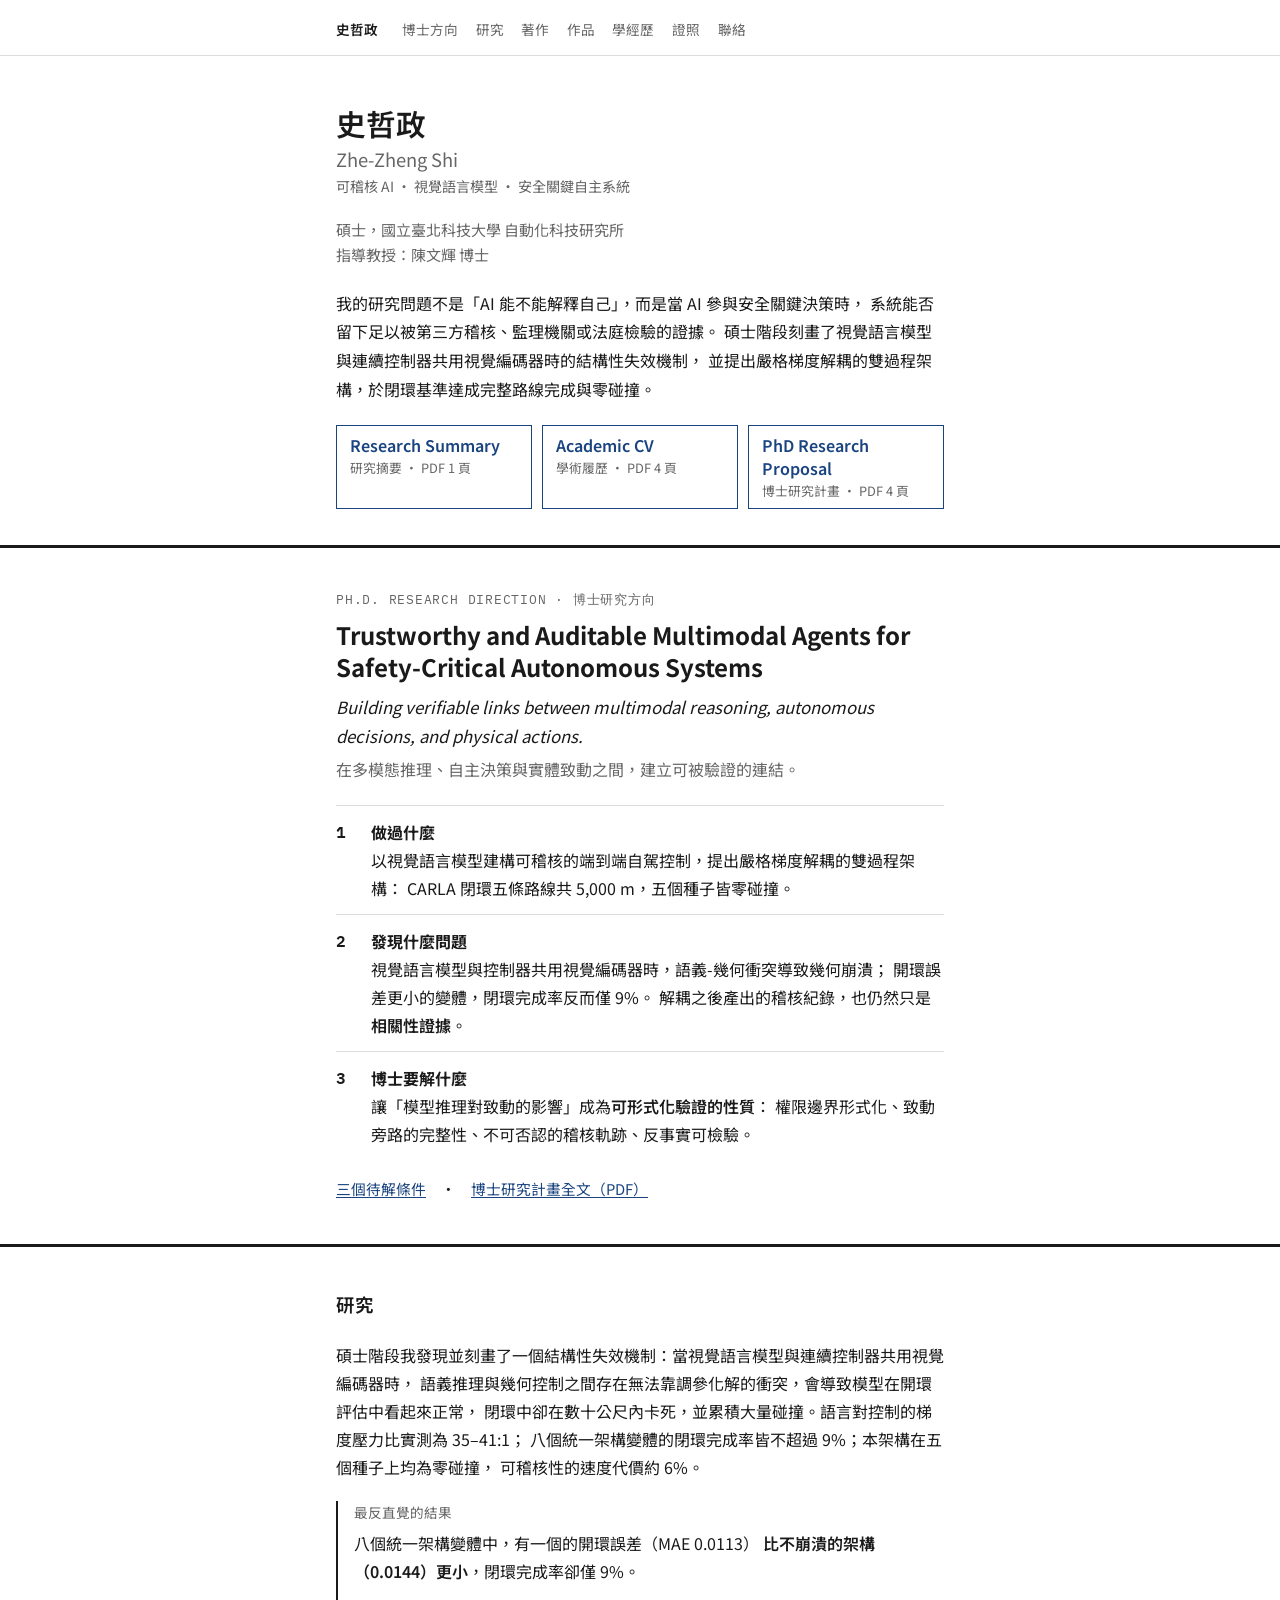
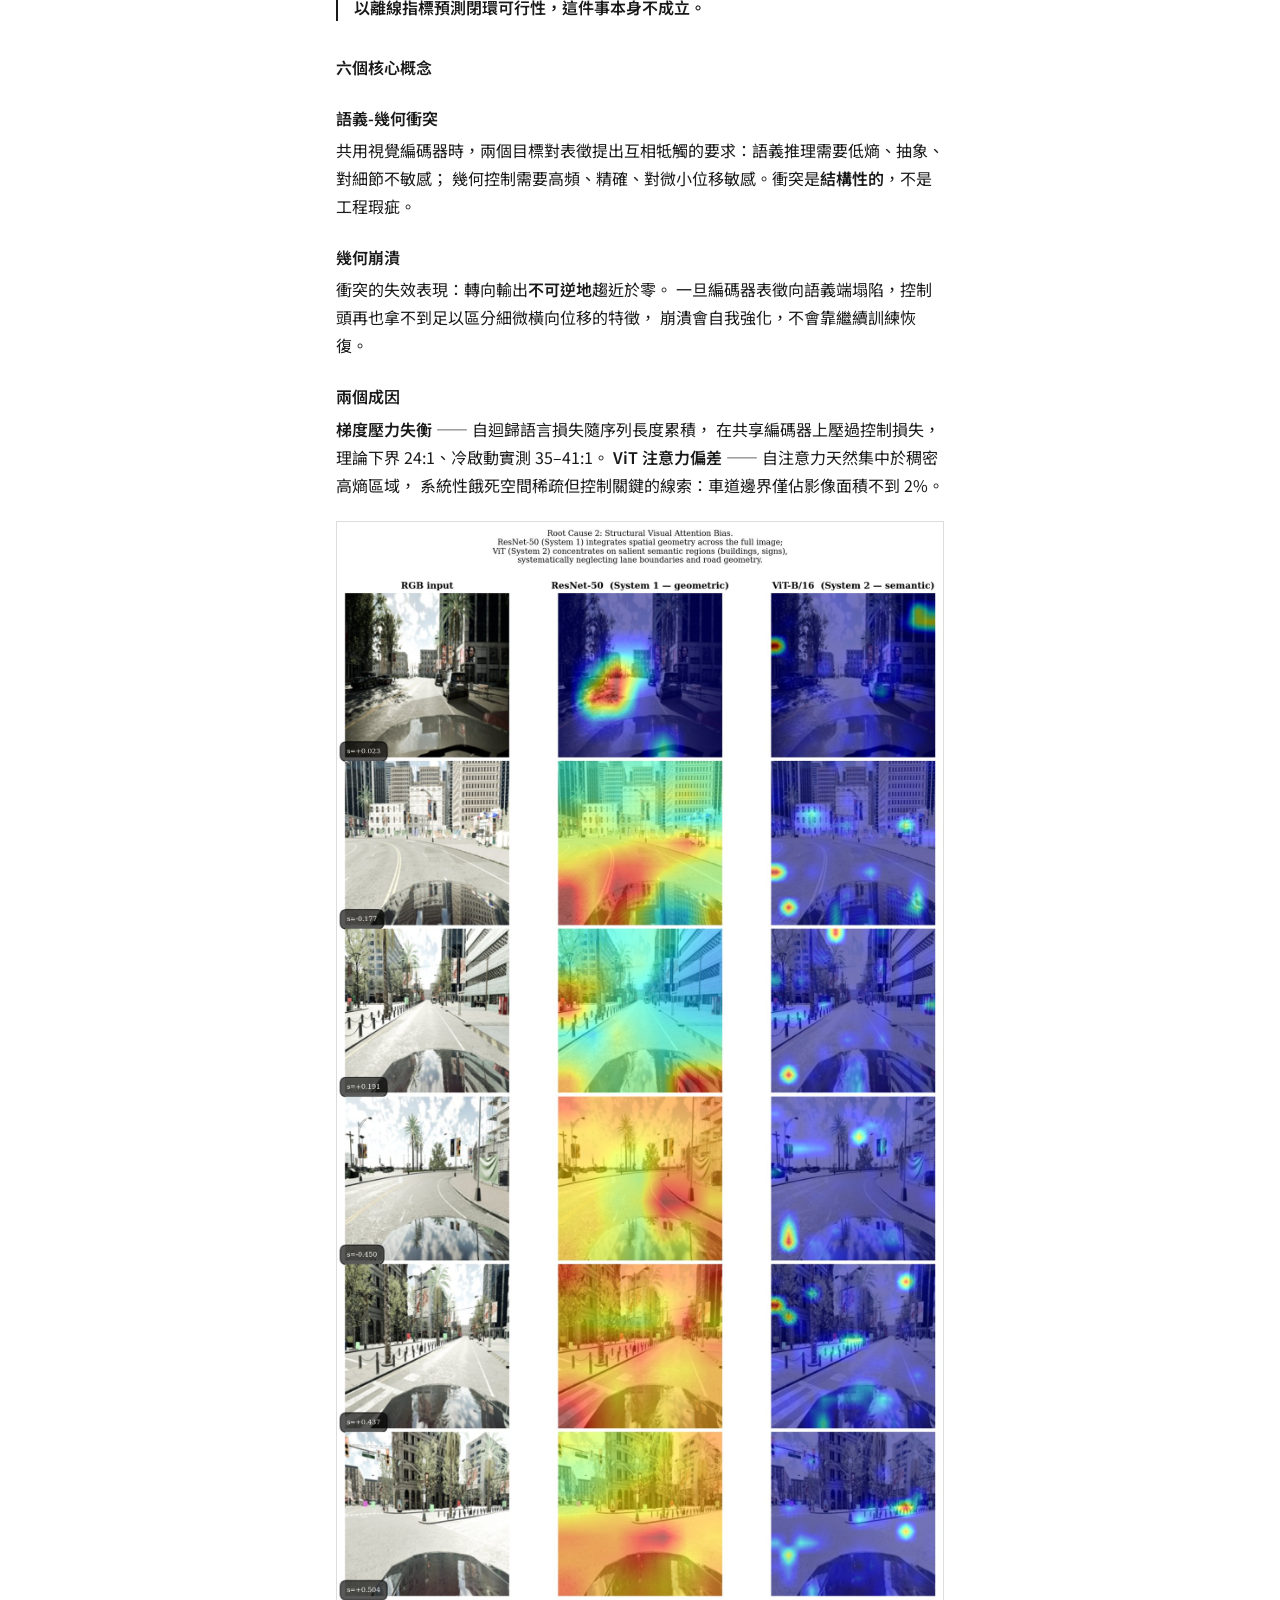
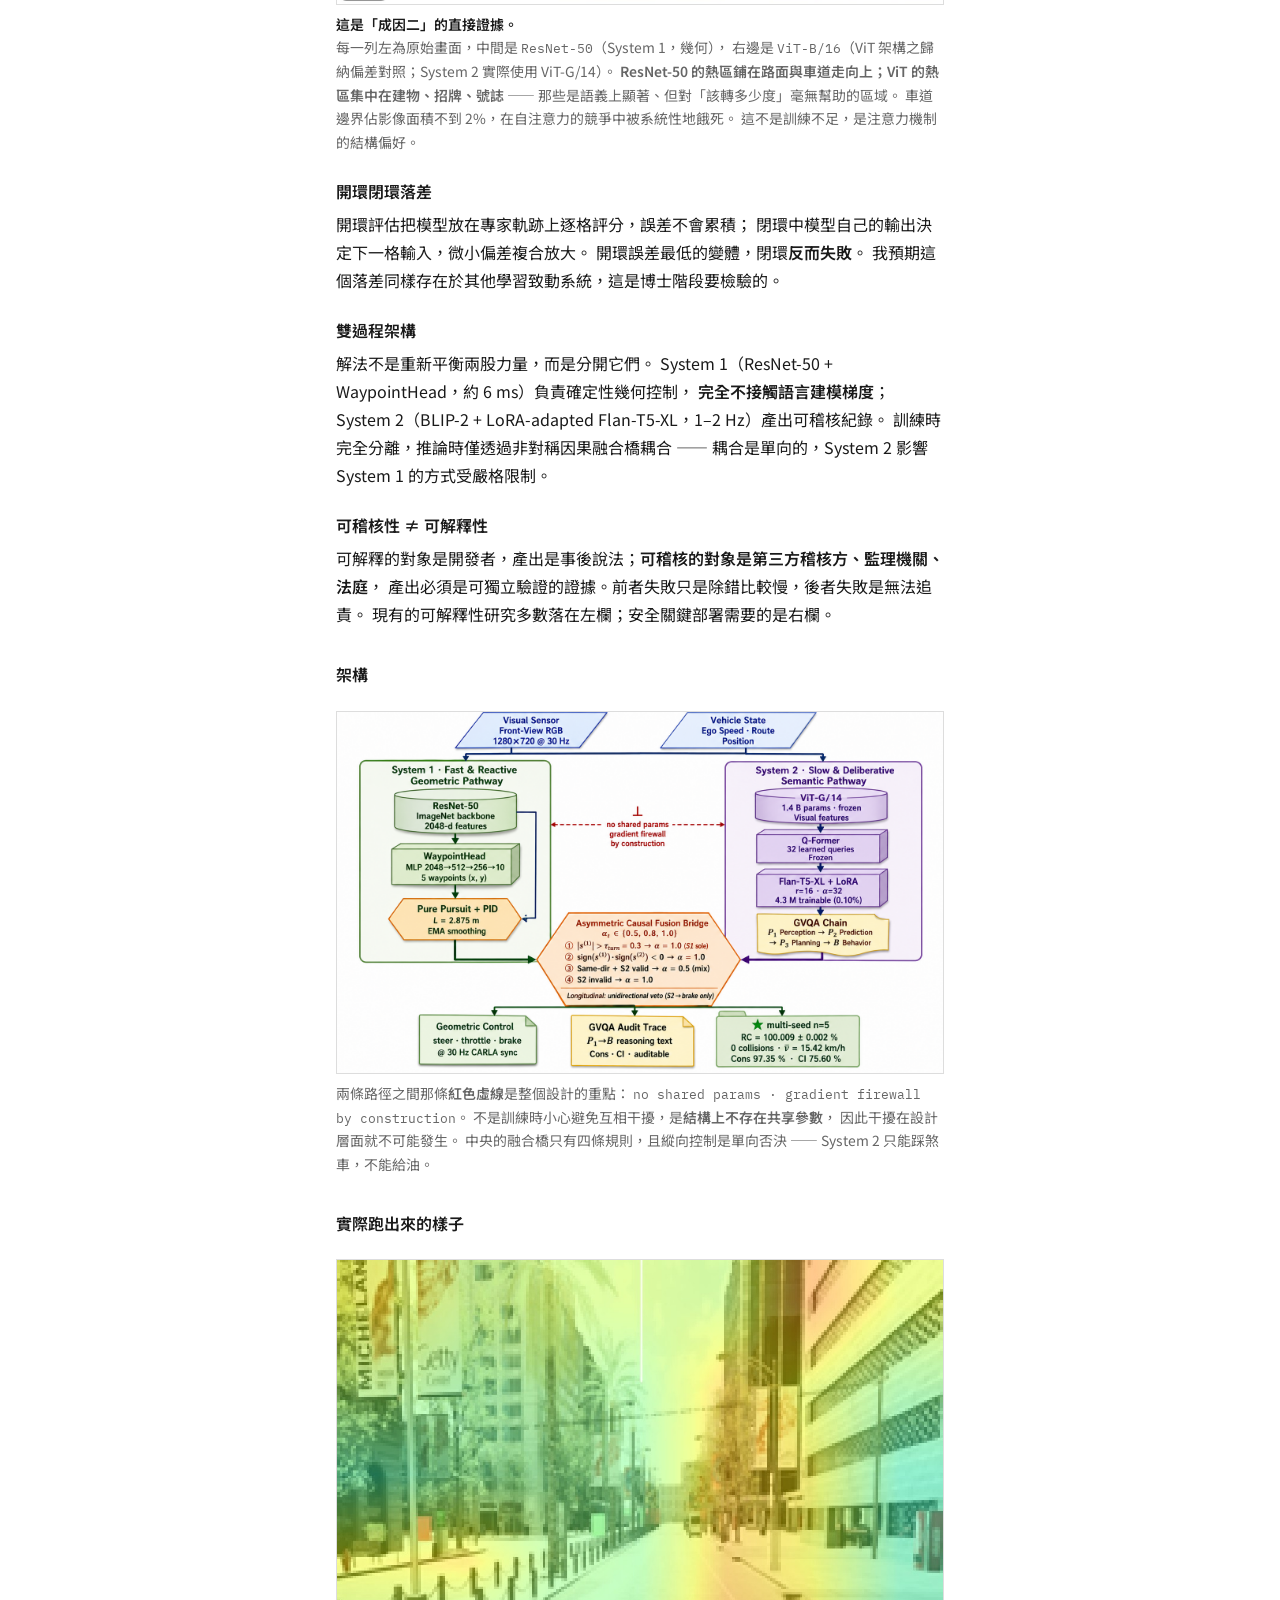
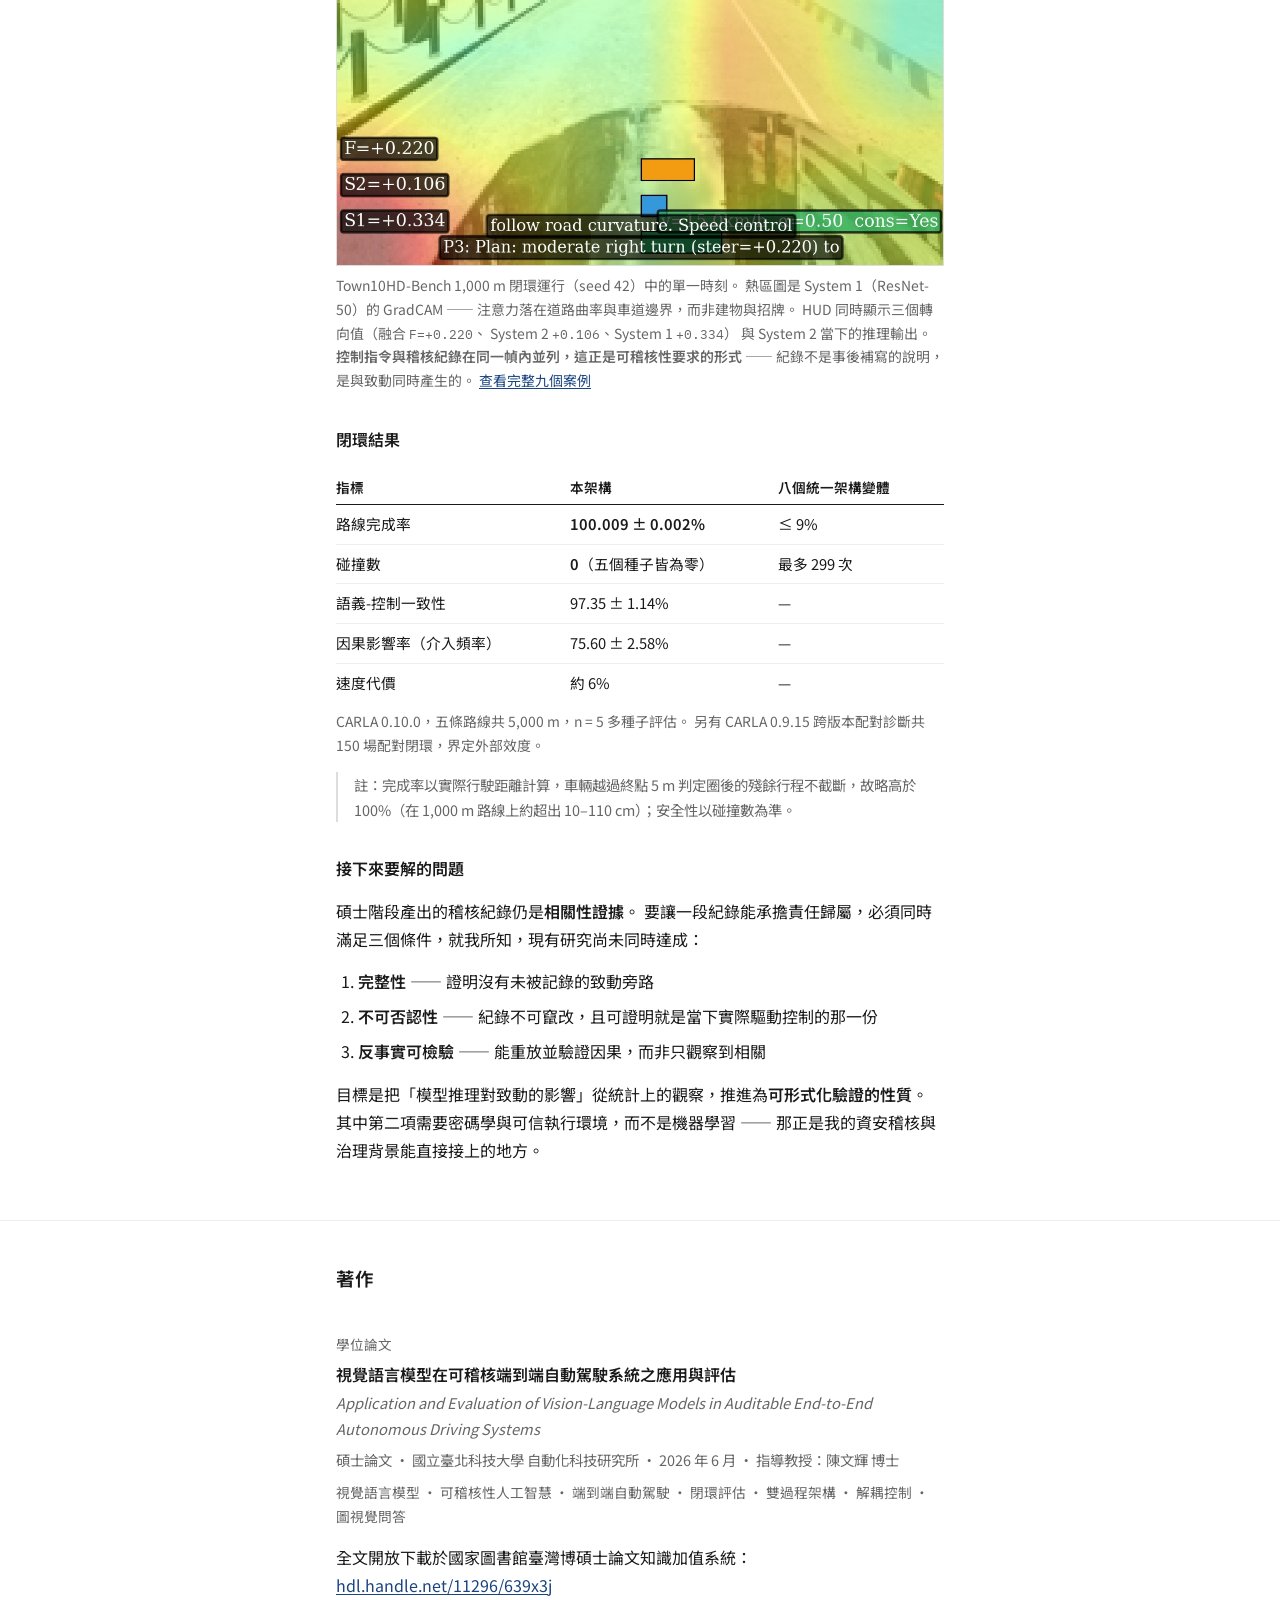
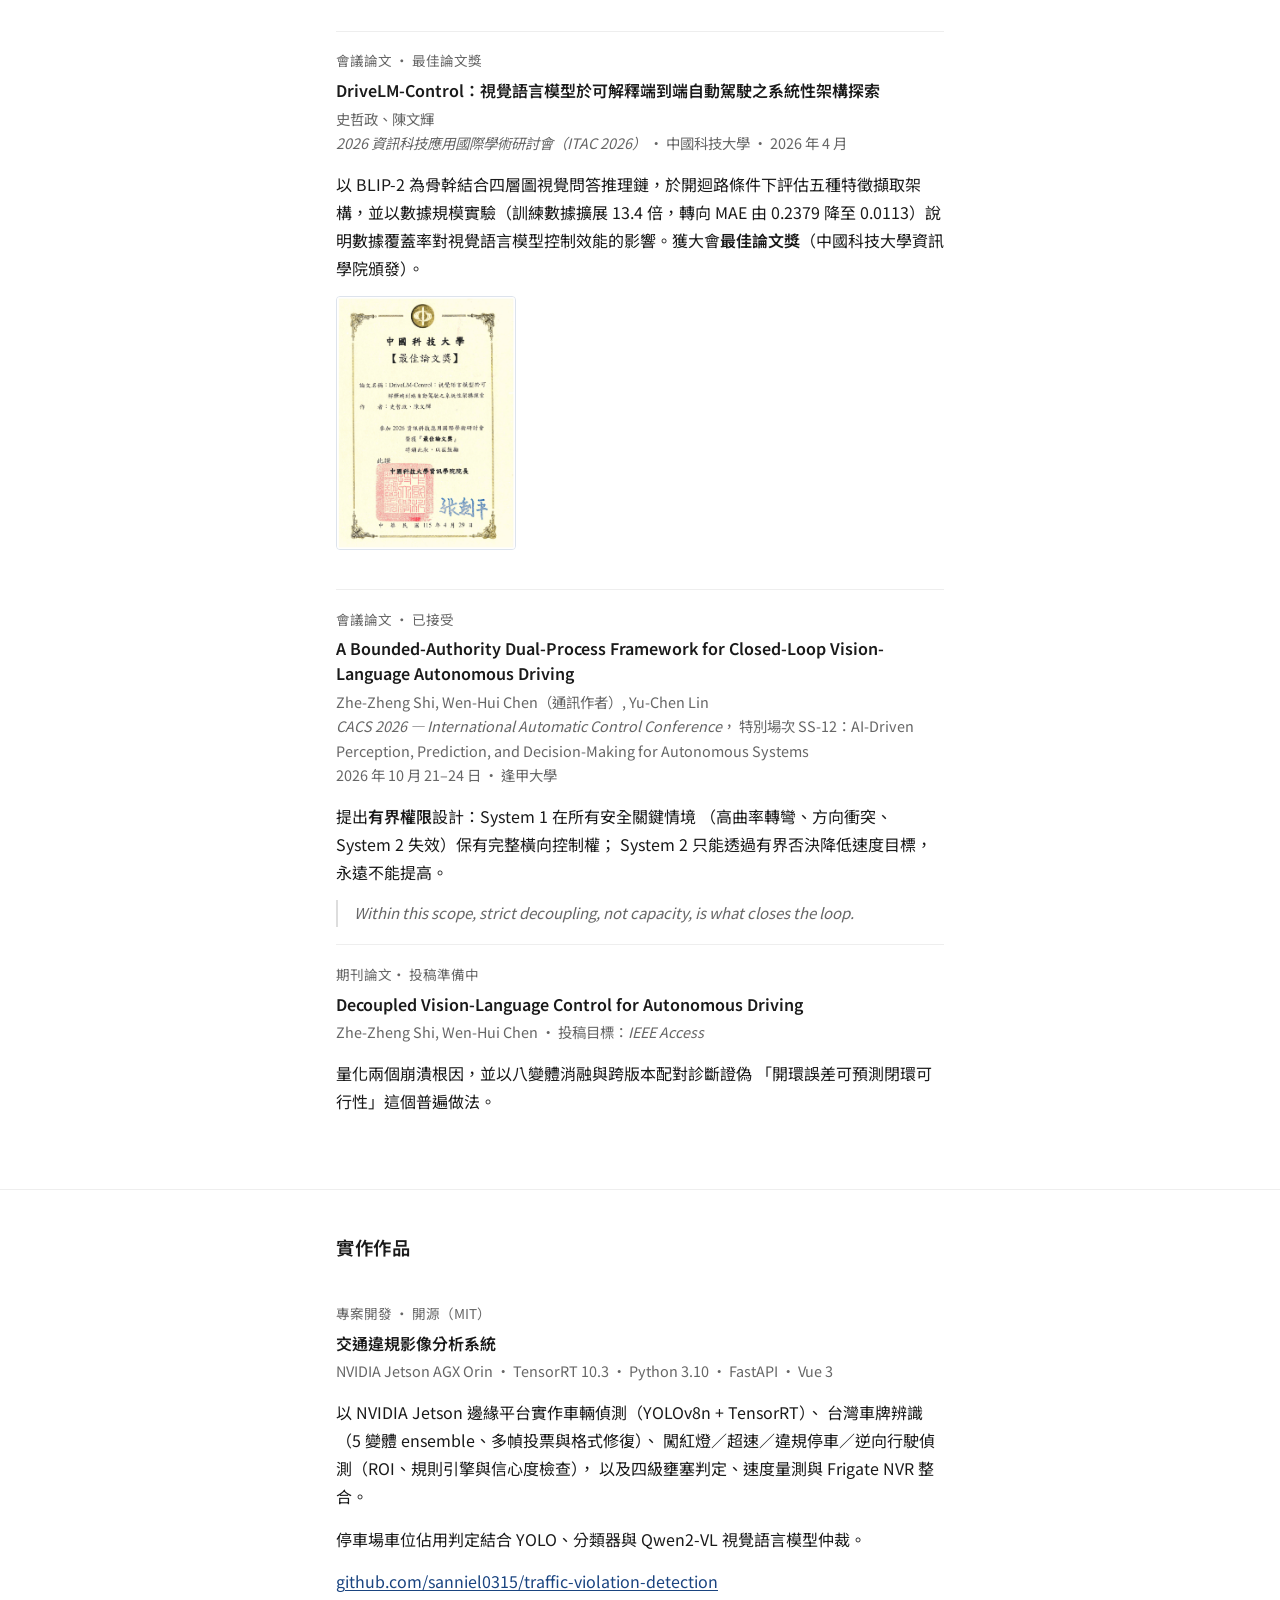
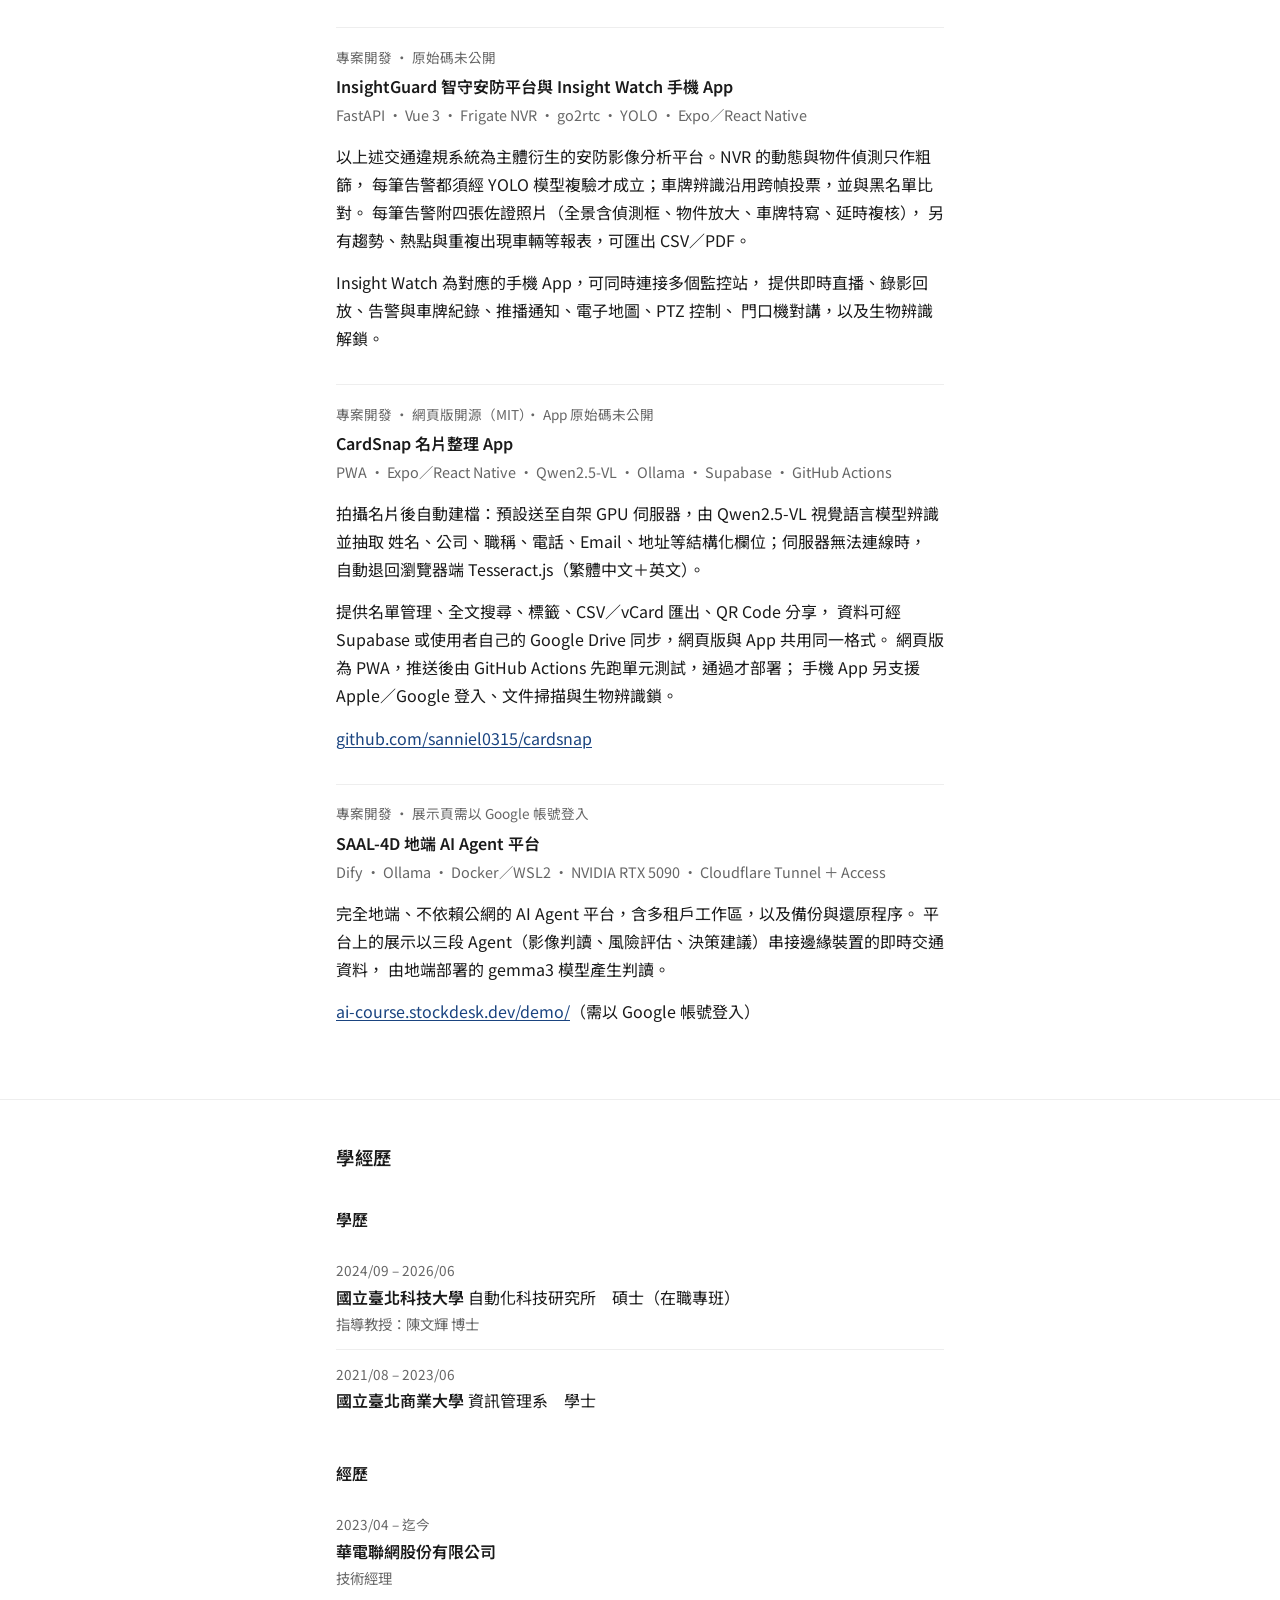
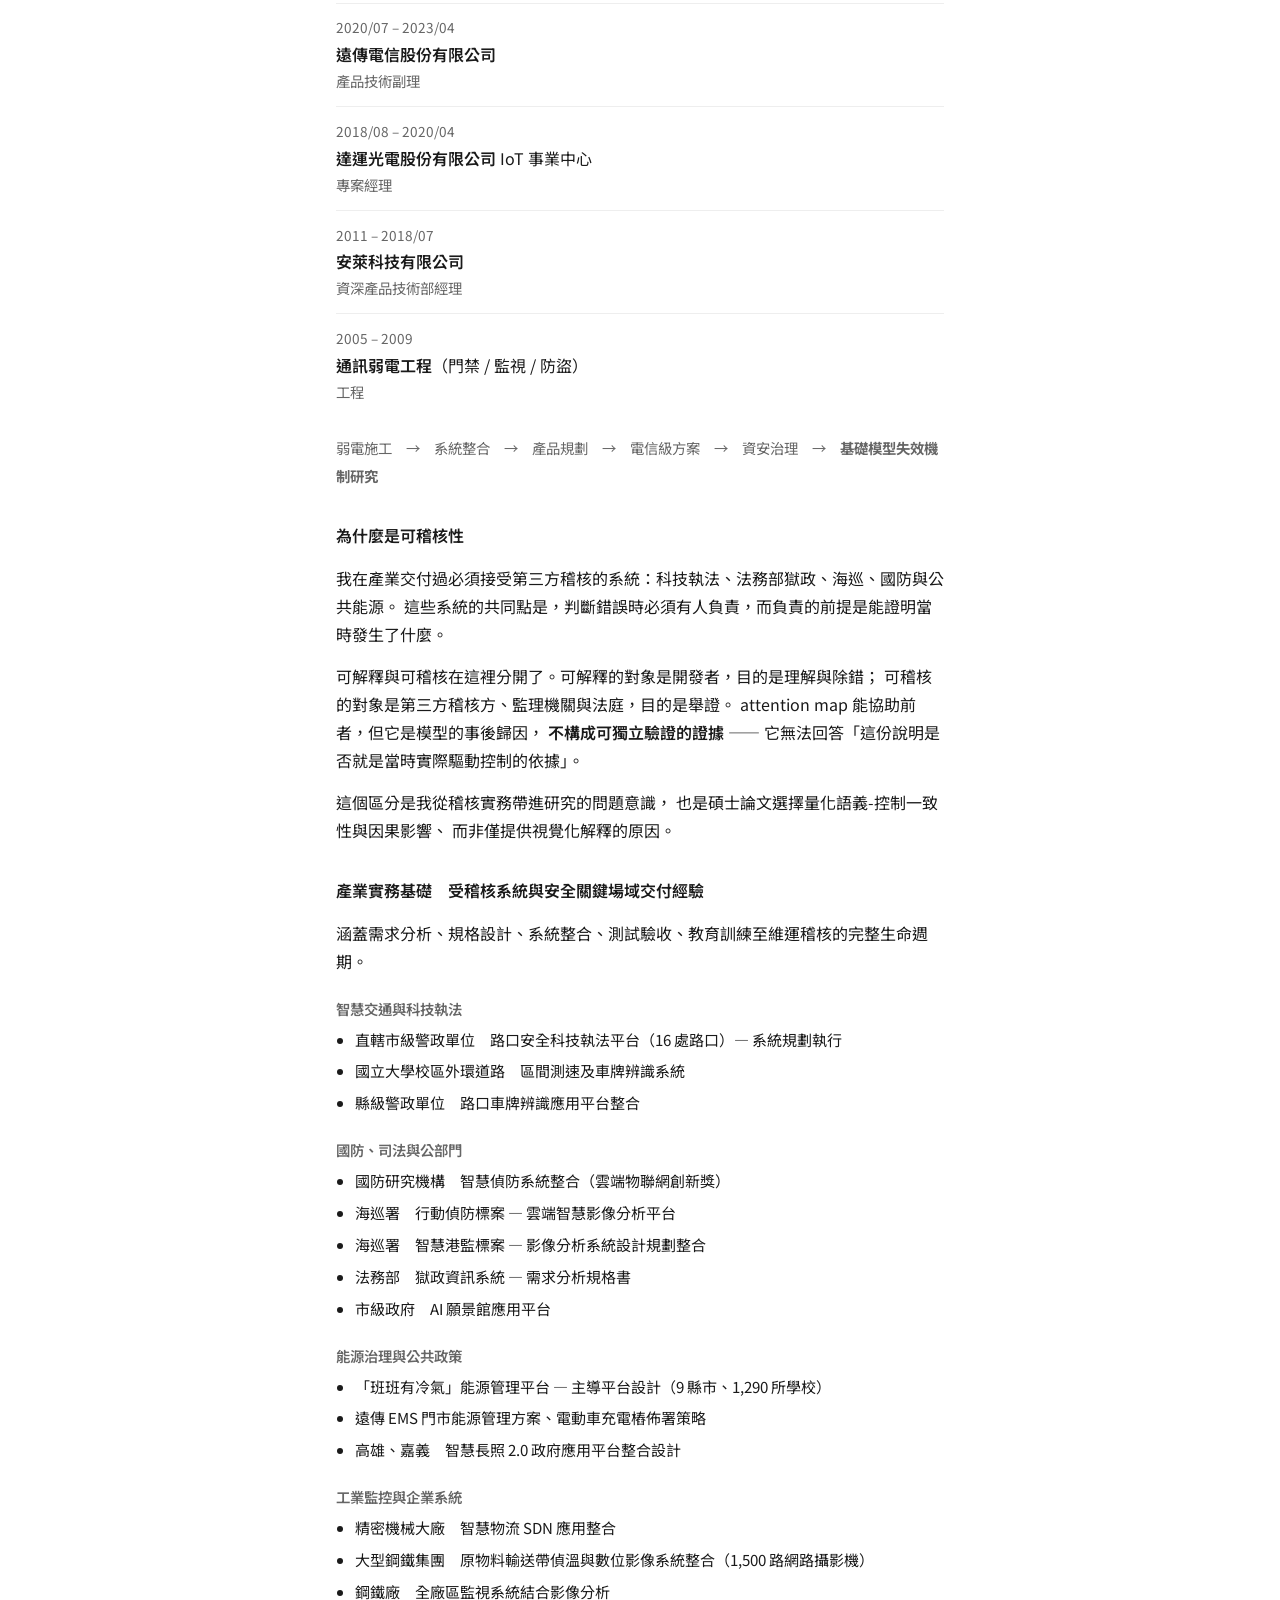
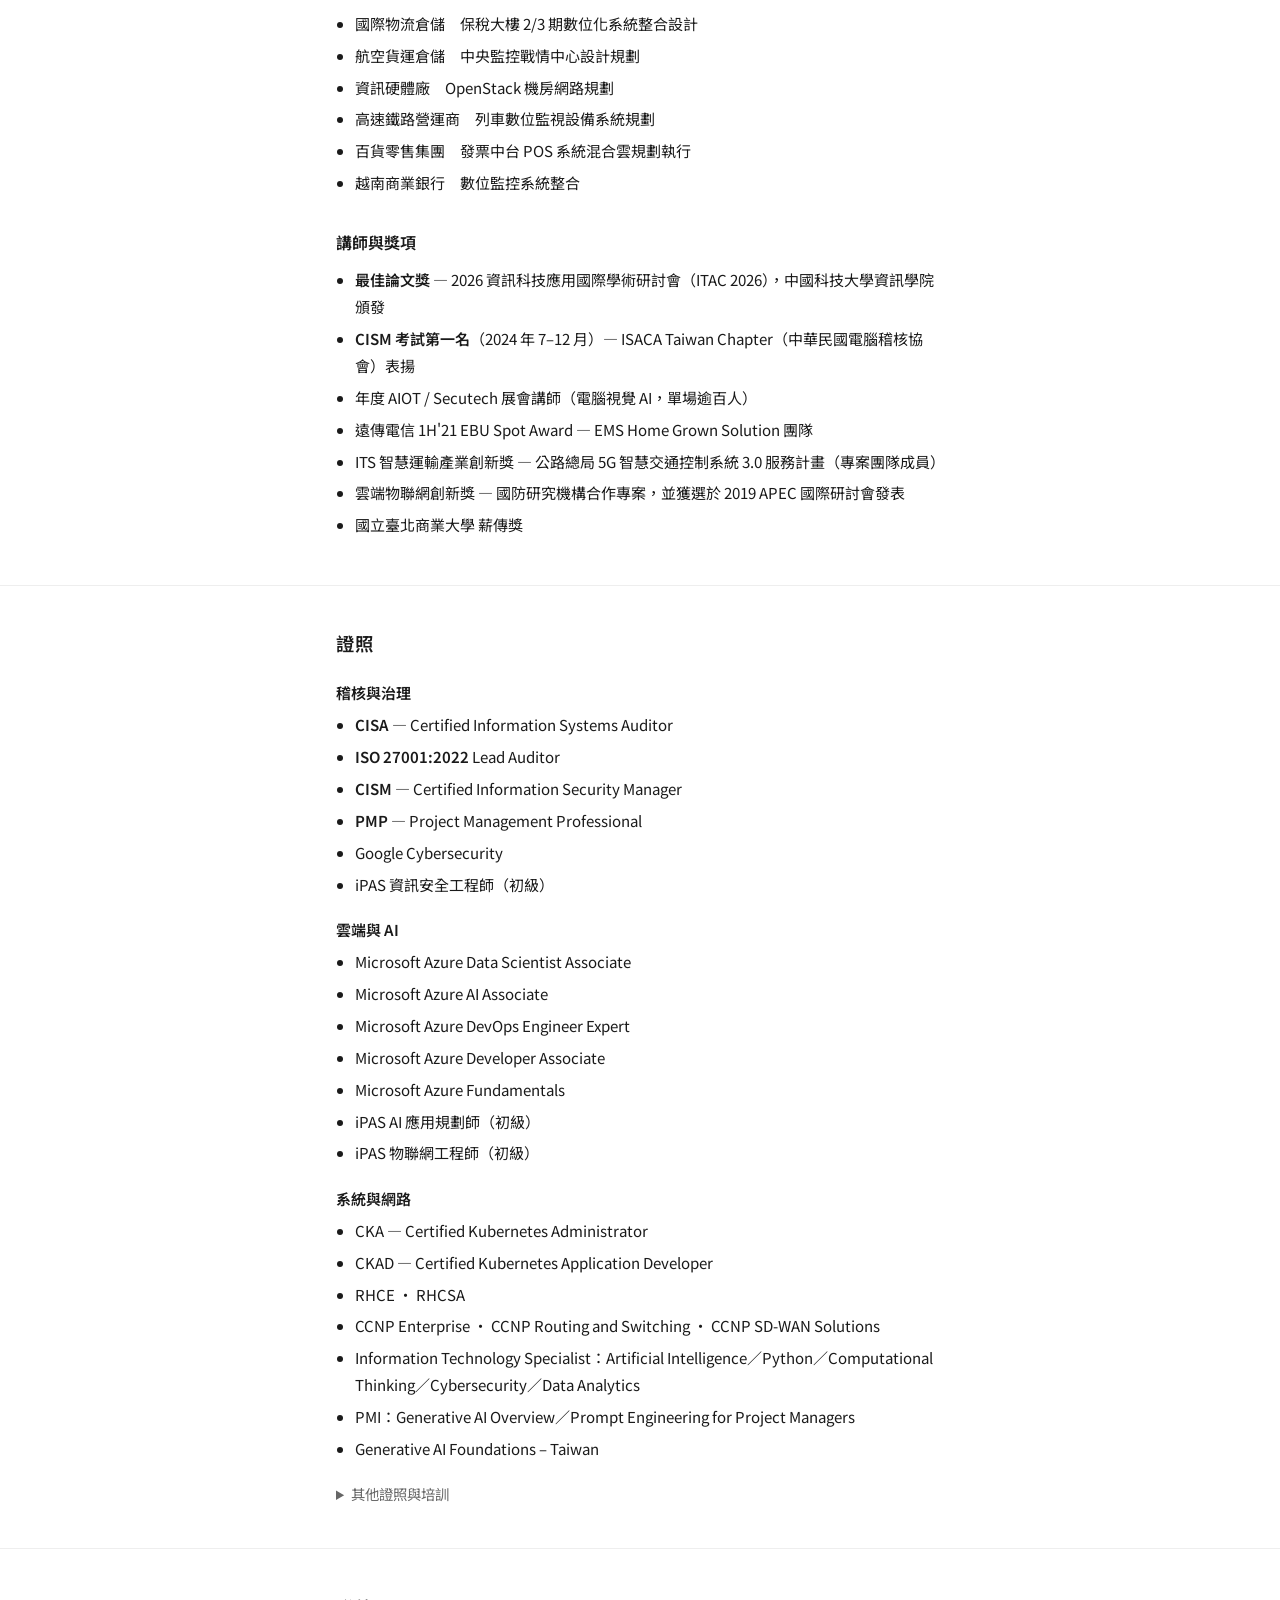
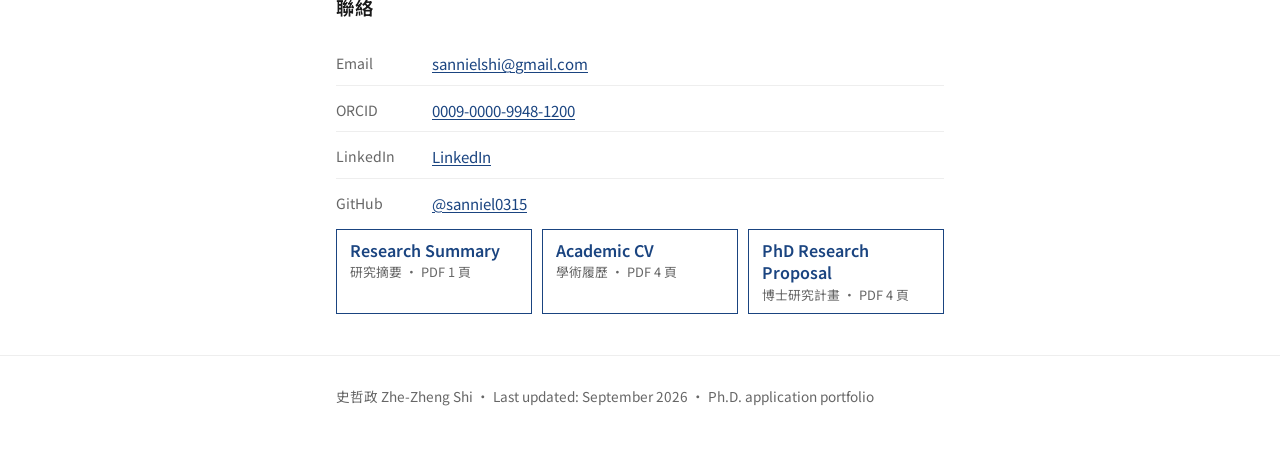
==== commit 2f3ec485: "Describe projects as project development Co-Authored-By: Claude Opus 5.5 <noreply@anthropic.com> Cla" ====
--- a/site/index.html
+++ b/site/index.html
@@ -507,14 +507,14 @@
       <!-- ────────────────────────────────────────────── 實作作品 -->
       <!--
         內容只取自專案 README 明載的功能與技術（2026-09-14 核對）；
-        使用者確認為個人專案。
+        使用者確認為專案開發。
       -->
       <section id="projects">
         <div class="wrap">
           <h2>實作作品</h2>
 
           <article class="pub">
-            <p class="pub-kind">個人專案 · 開源（MIT）</p>
+            <p class="pub-kind">專案開發 · 開源（MIT）</p>
             <h3>交通違規影像分析系統</h3>
             <p class="pub-meta">
               NVIDIA Jetson AGX Orin · TensorRT 10.3 · Python 3.10 · FastAPI · Vue 3
@@ -536,7 +536,7 @@
           </article>
 
           <article class="pub">
-            <p class="pub-kind">個人專案 · 原始碼未公開</p>
+            <p class="pub-kind">專案開發 · 原始碼未公開</p>
             <h3>InsightGuard 智守安防平台與 Insight Watch 手機 App</h3>
             <p class="pub-meta">
               FastAPI · Vue 3 · Frigate NVR · go2rtc · YOLO · Expo／React Native
@@ -555,7 +555,7 @@
           </article>
 
           <article class="pub">
-            <p class="pub-kind">個人專案 · 網頁版開源（MIT）· App 原始碼未公開</p>
+            <p class="pub-kind">專案開發 · 網頁版開源（MIT）· App 原始碼未公開</p>
             <h3>CardSnap 名片整理 App</h3>
             <p class="pub-meta">
               PWA · Expo／React Native · Qwen2.5-VL · Ollama · Supabase · GitHub Actions
@@ -579,7 +579,7 @@
           </article>
 
           <article class="pub">
-            <p class="pub-kind">個人專案 · 展示頁需以 Google 帳號登入</p>
+            <p class="pub-kind">專案開發 · 展示頁需以 Google 帳號登入</p>
             <h3>SAAL-4D 地端 AI Agent 平台</h3>
             <p class="pub-meta">
               Dify · Ollama · Docker／WSL2 · NVIDIA RTX 5090 · Cloudflare Tunnel ＋ Access
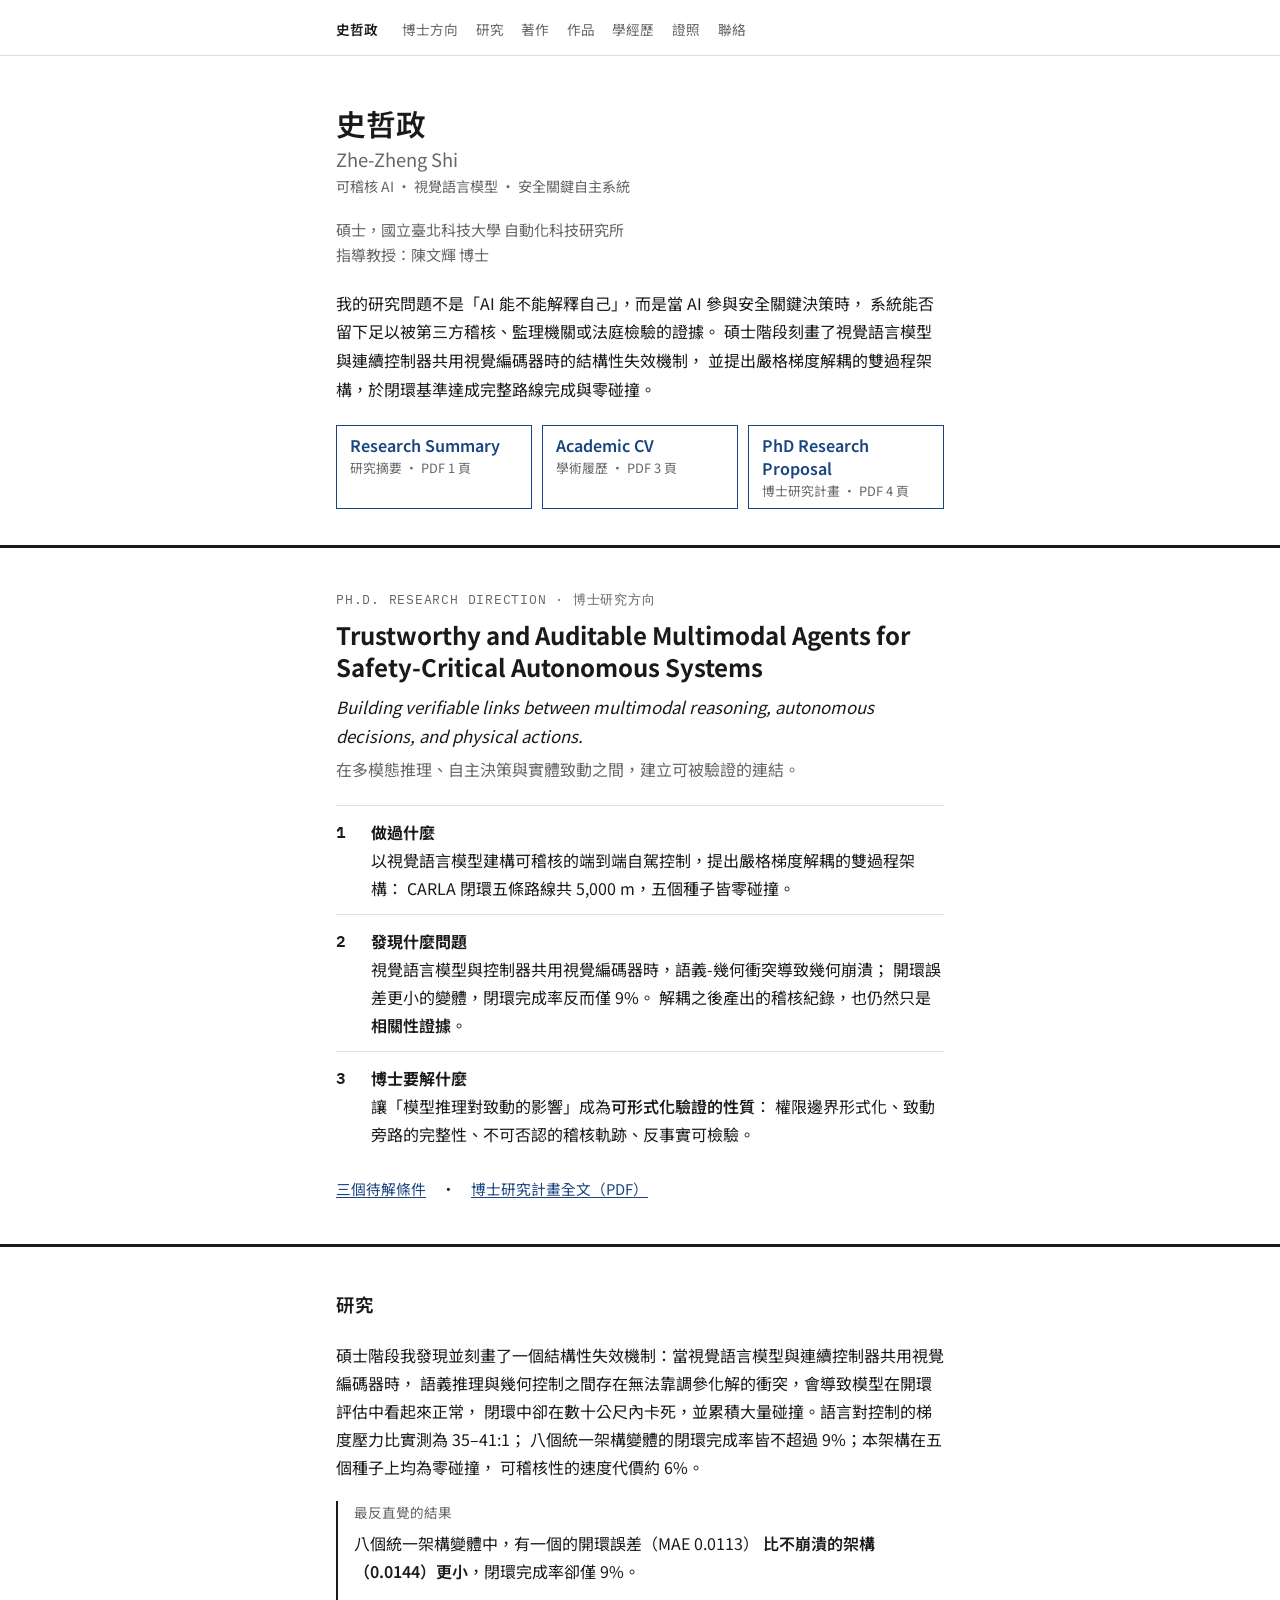
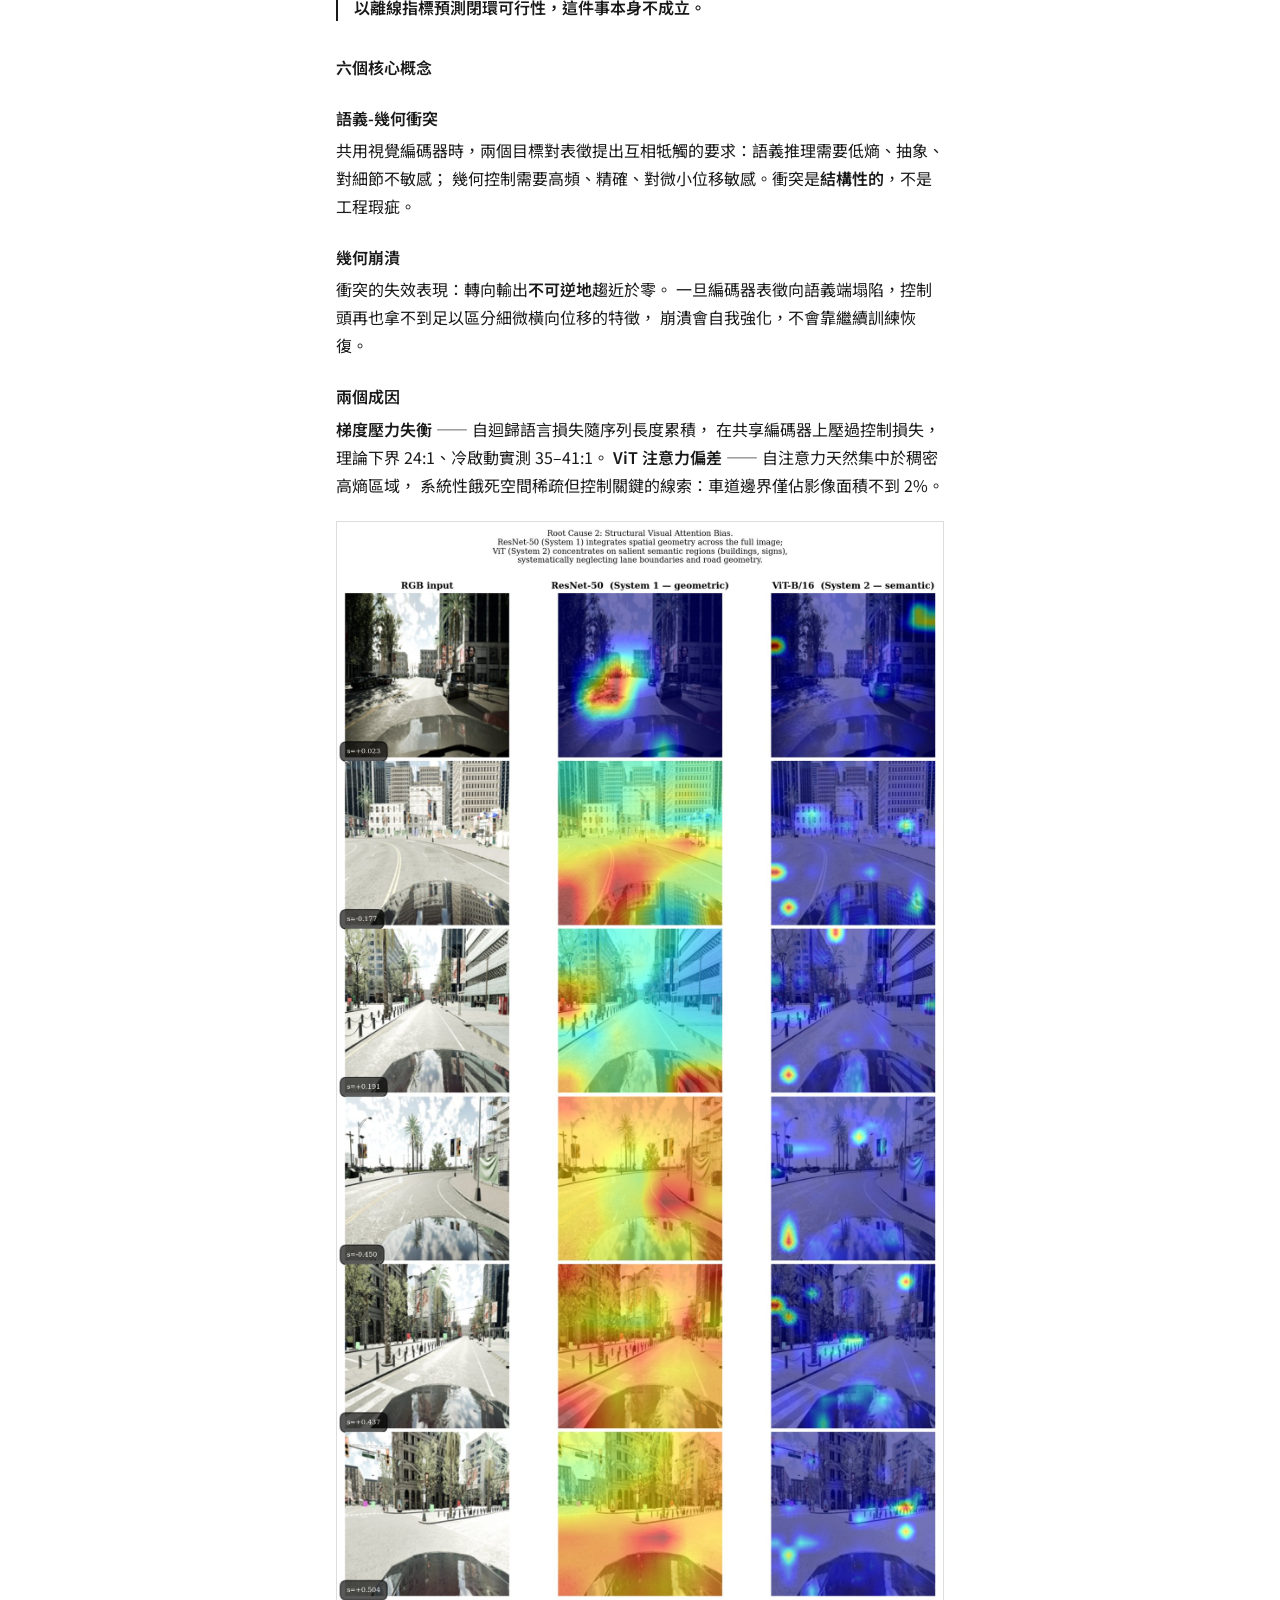
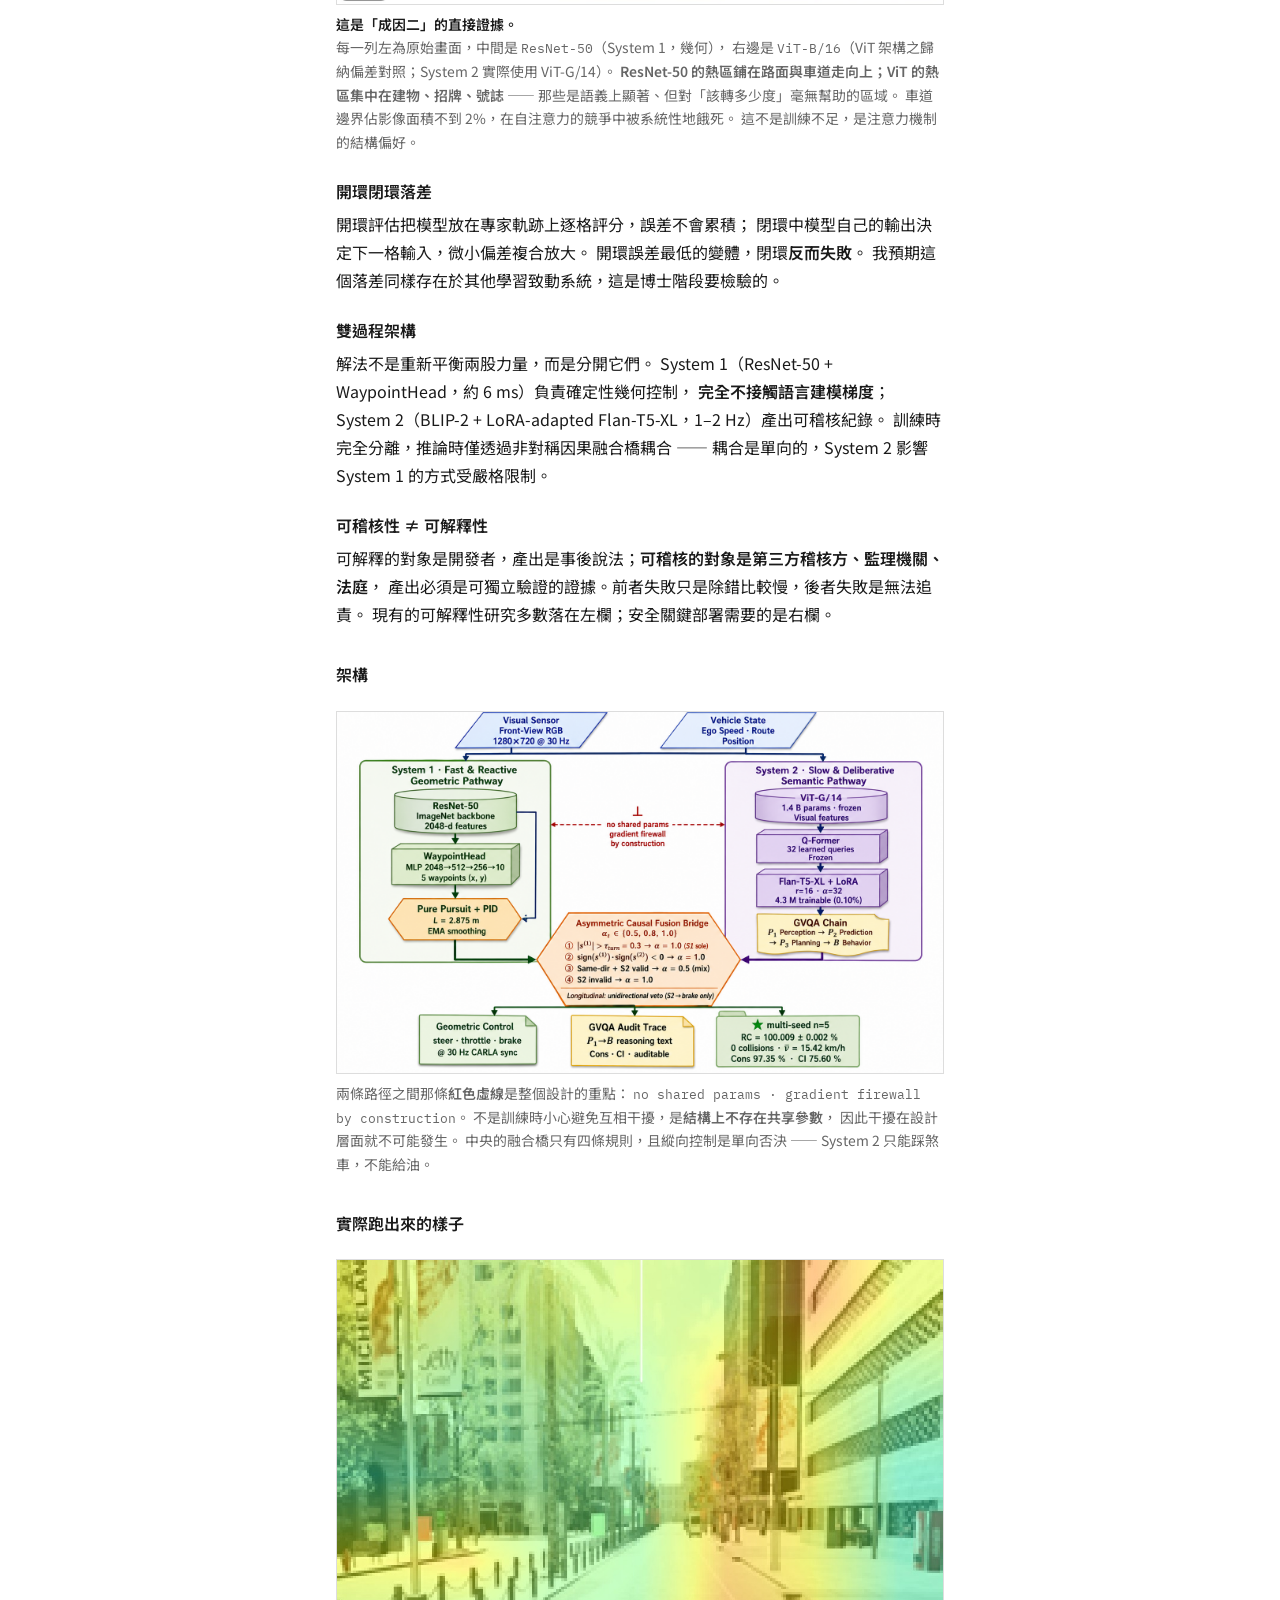
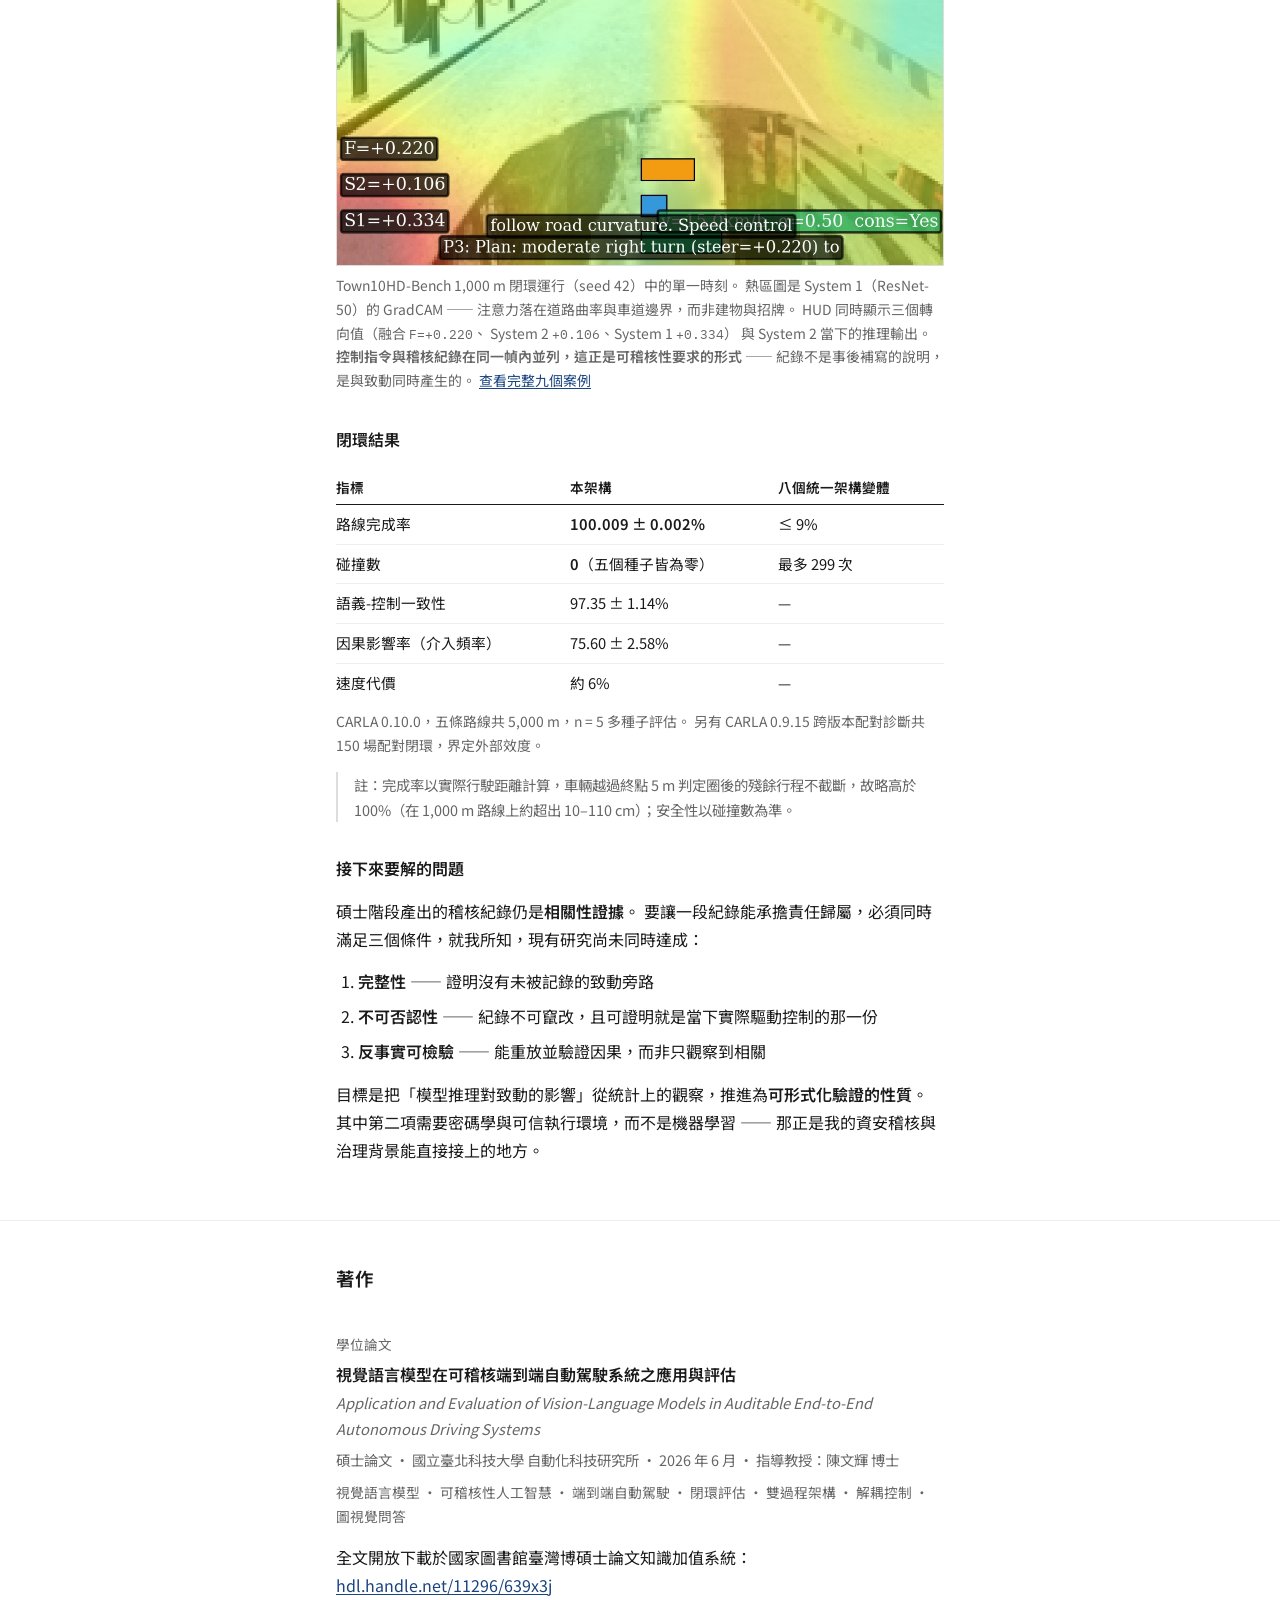
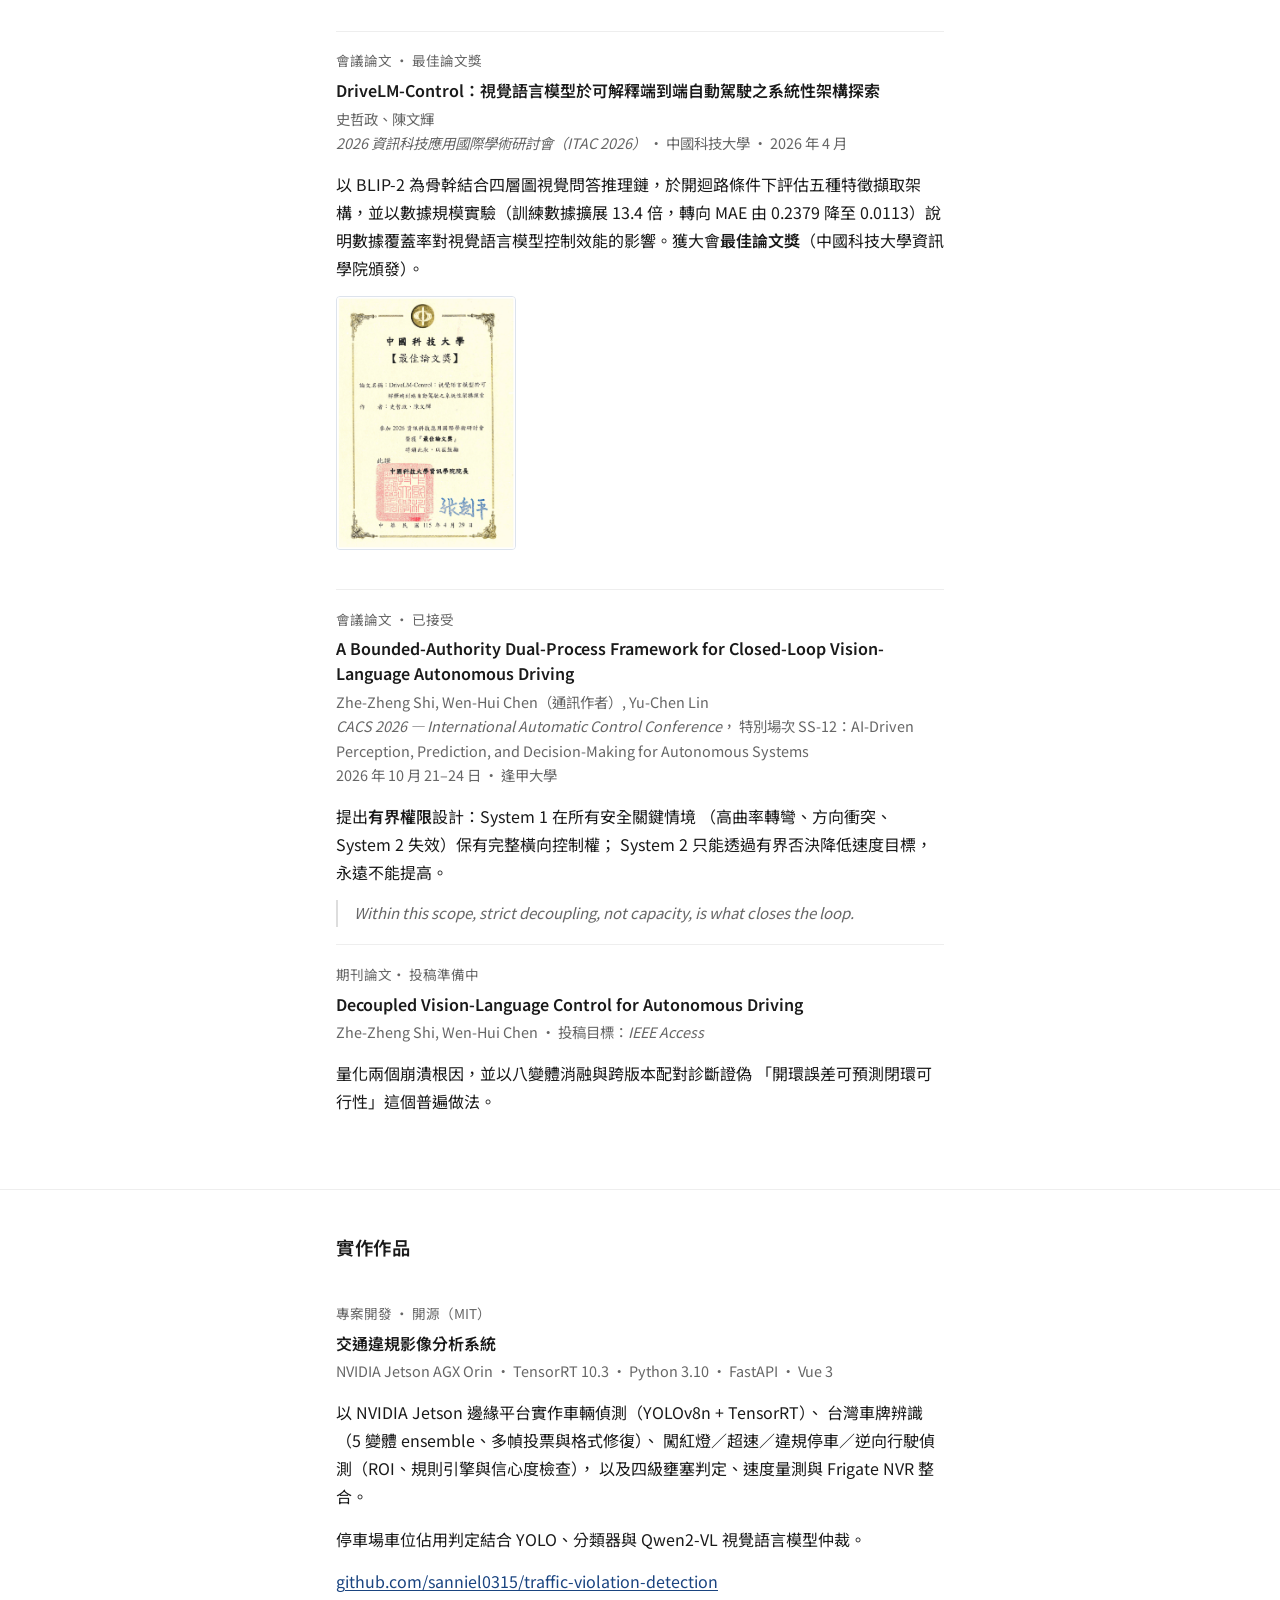
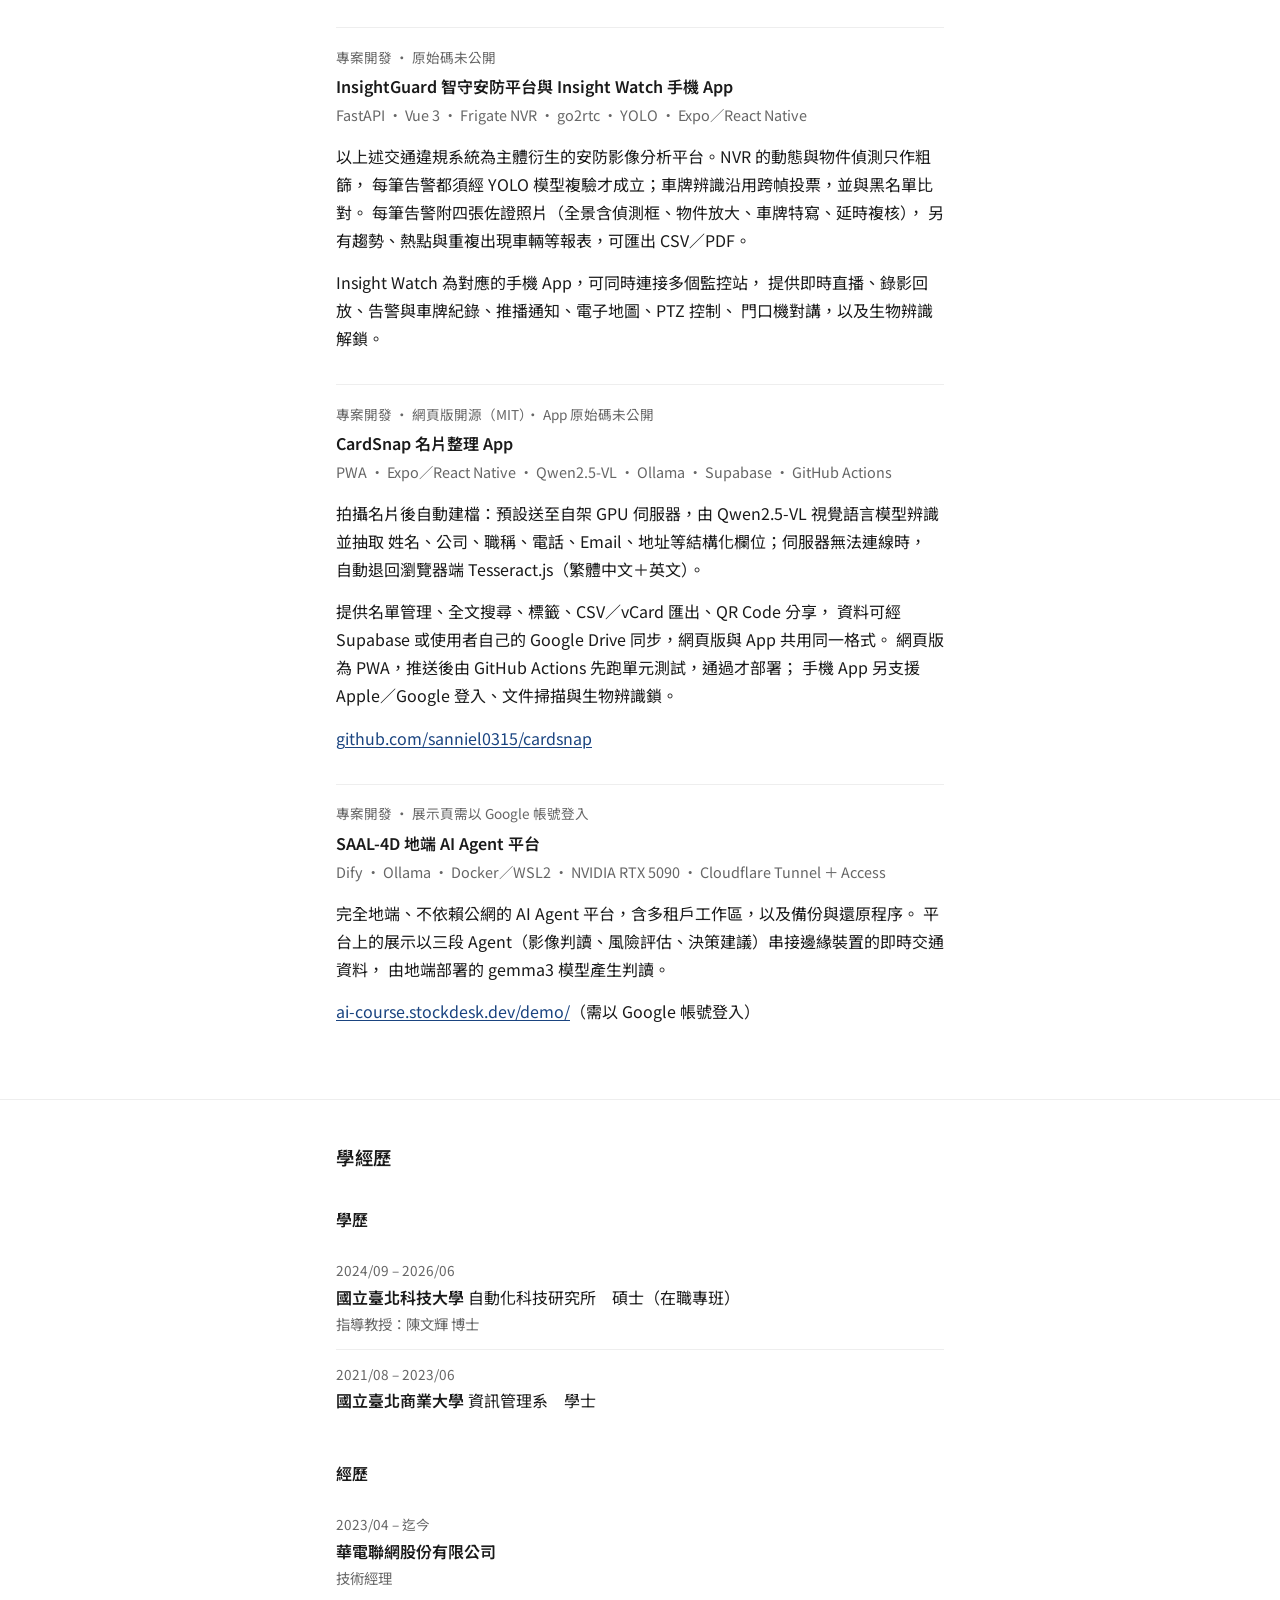
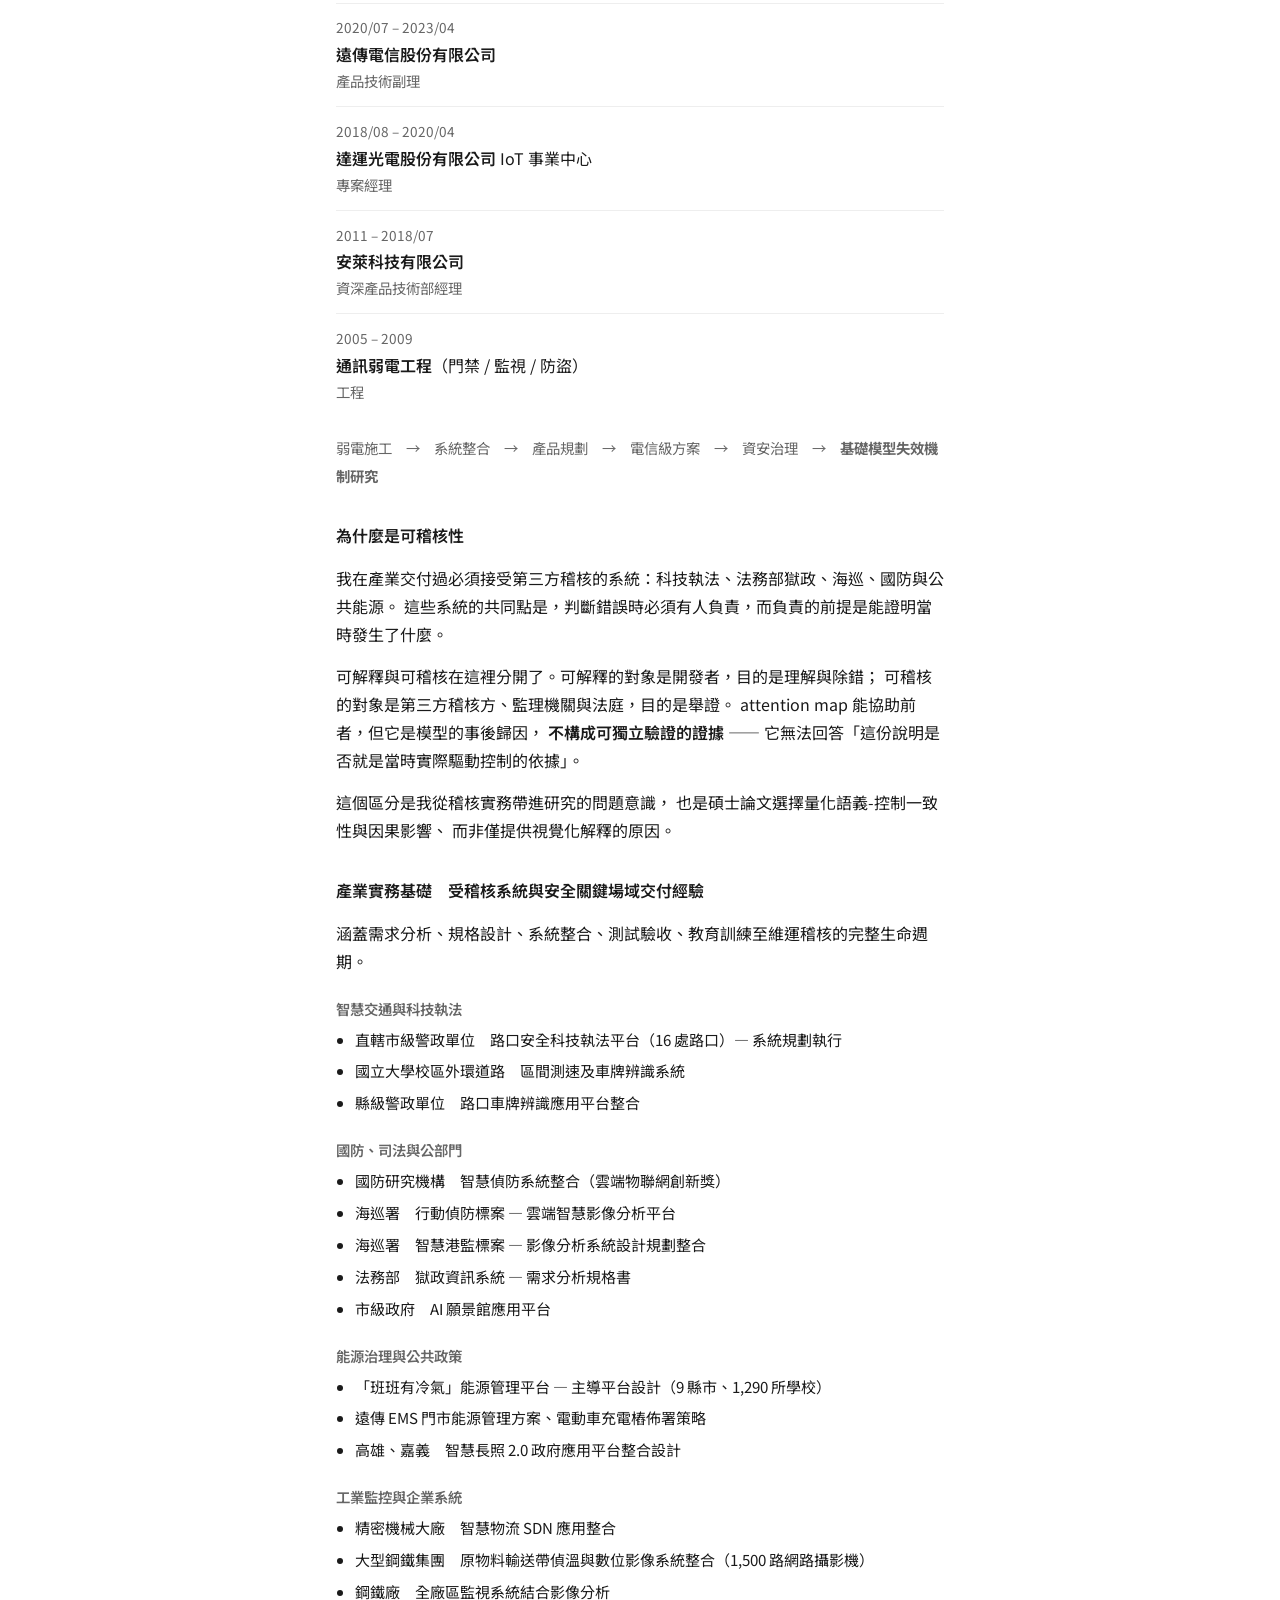
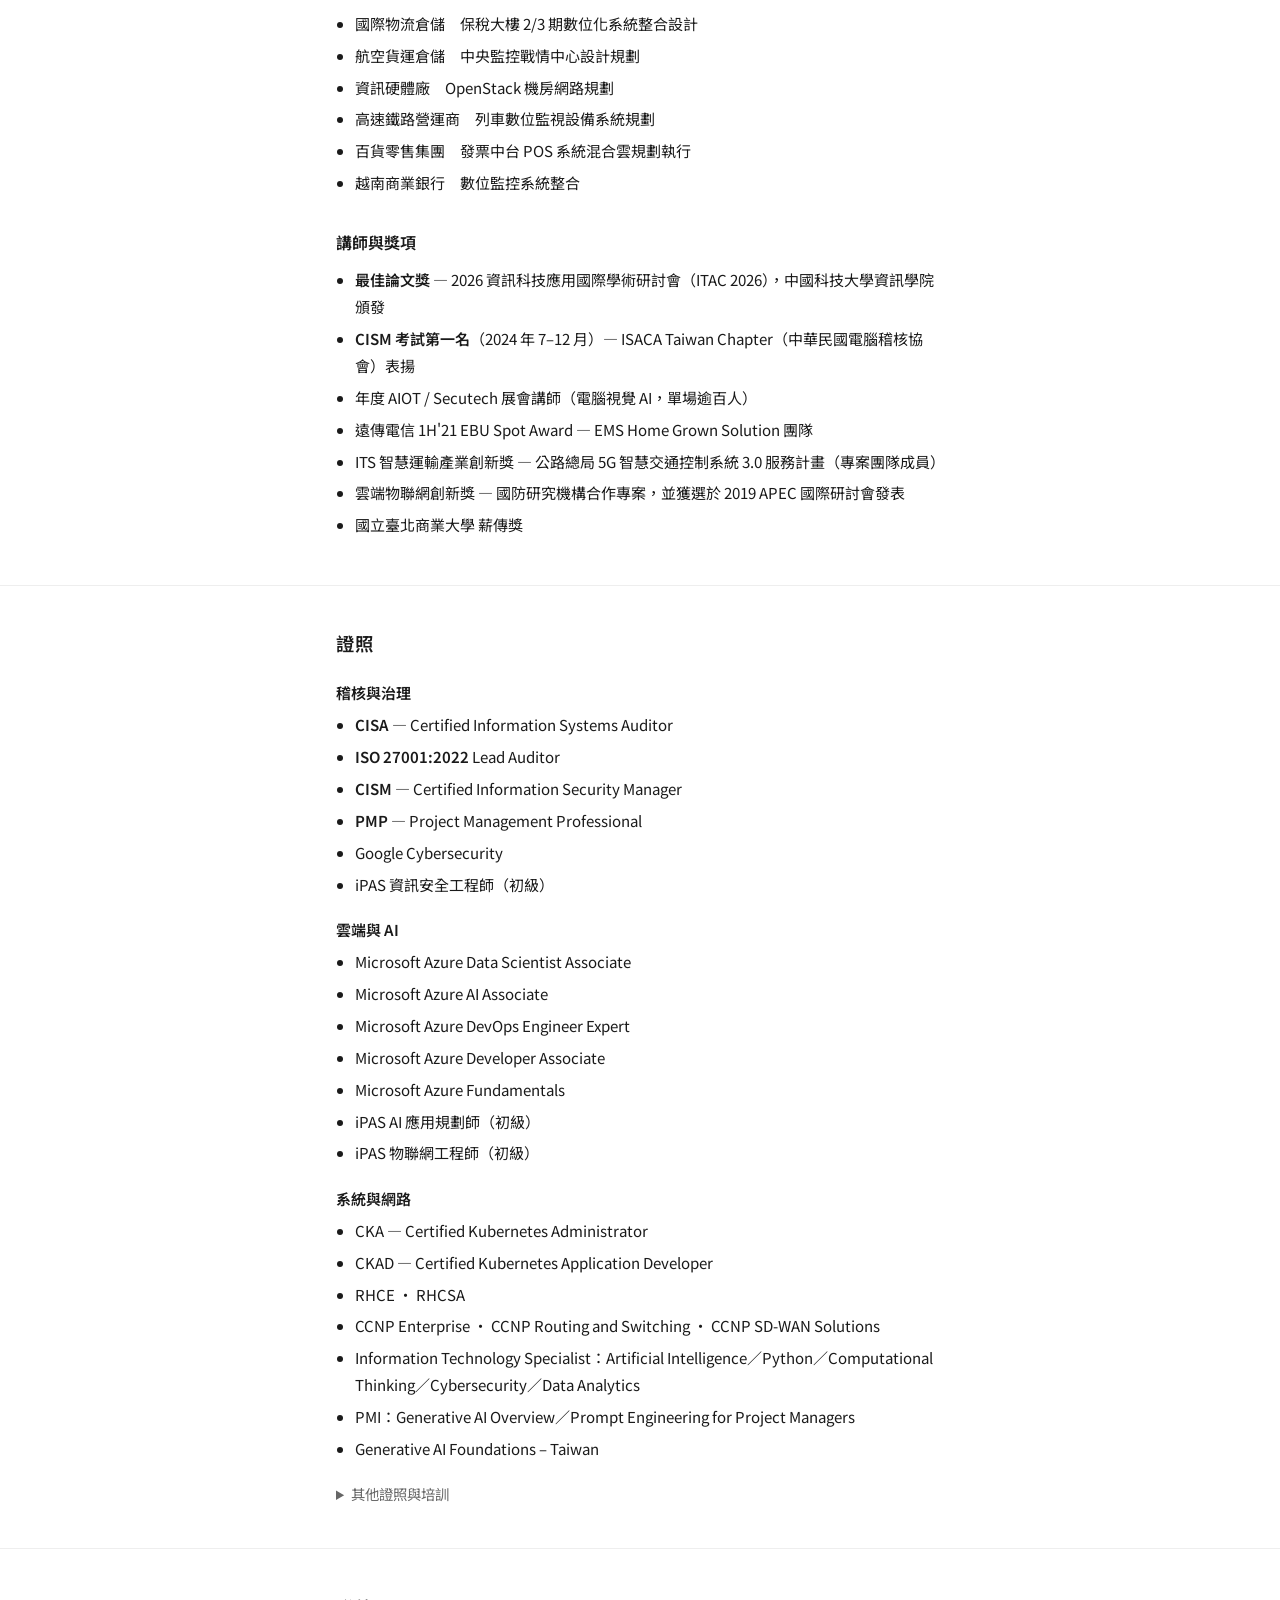
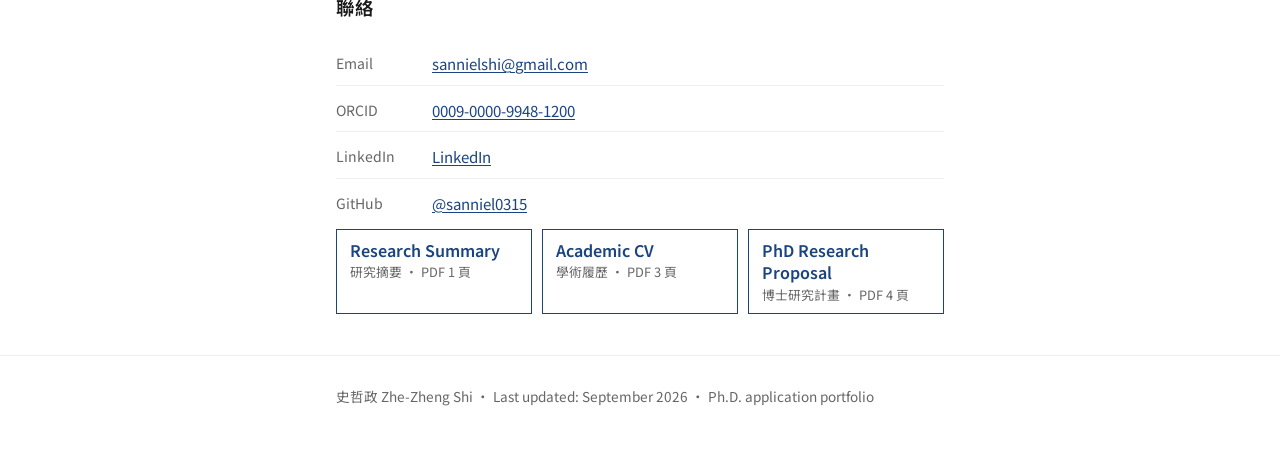
==== commit 9830c8ae: "CV: converge on research question (3 pages) Co-Authored-By: Claude Opus 5.5 <noreply@anthropic.com> " ====
--- a/site/index.html
+++ b/site/index.html
@@ -132,7 +132,7 @@
               >Research Summary<span>研究摘要 · PDF 1 頁</span></a
             >
             <a href="files/shi-zhe-zheng-cv.pdf"
-              >Academic CV<span>學術履歷 · PDF 4 頁</span></a
+              >Academic CV<span>學術履歷 · PDF 3 頁</span></a
             >
             <a href="files/shi-zhe-zheng-phd-research-proposal.pdf"
               >PhD Research Proposal<span>博士研究計畫 · PDF 4 頁</span></a
@@ -856,7 +856,7 @@
               >Research Summary<span>研究摘要 · PDF 1 頁</span></a
             >
             <a href="files/shi-zhe-zheng-cv.pdf"
-              >Academic CV<span>學術履歷 · PDF 4 頁</span></a
+              >Academic CV<span>學術履歷 · PDF 3 頁</span></a
             >
             <a href="files/shi-zhe-zheng-phd-research-proposal.pdf"
               >PhD Research Proposal<span>博士研究計畫 · PDF 4 頁</span></a
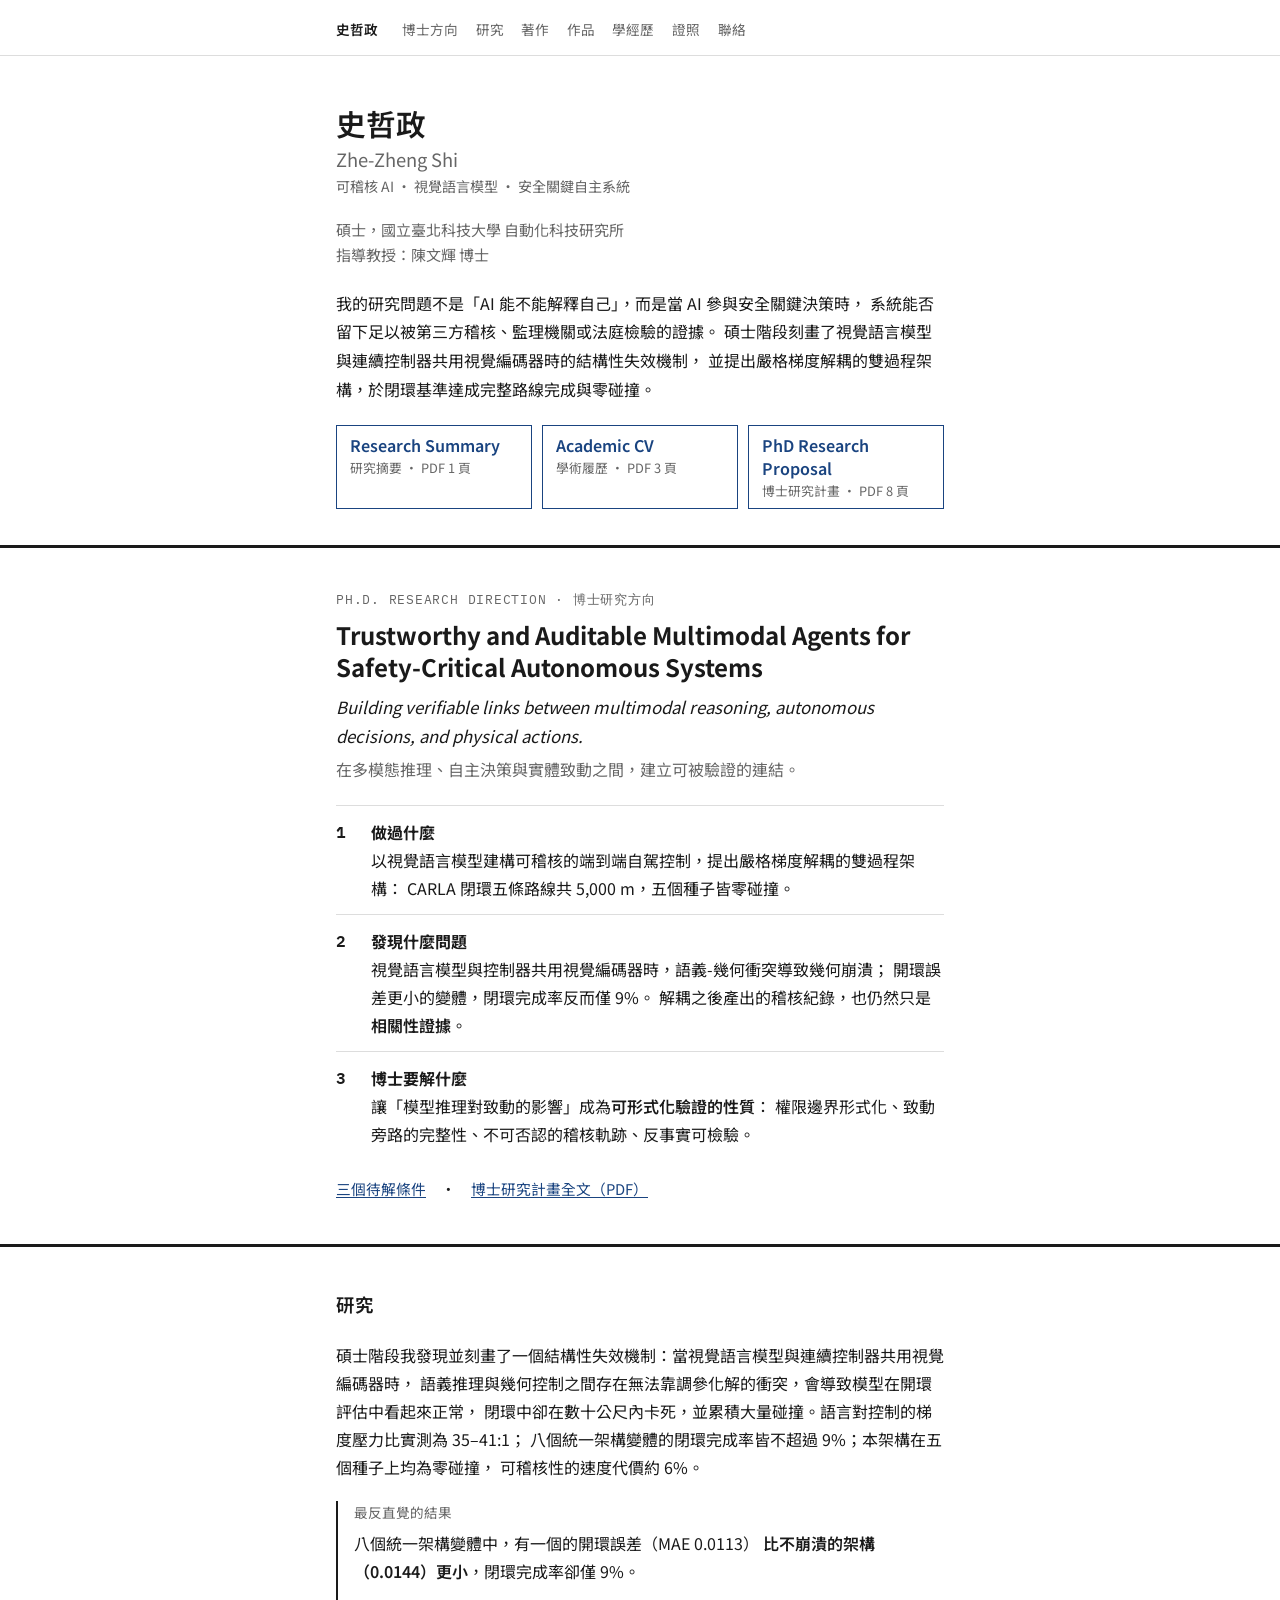
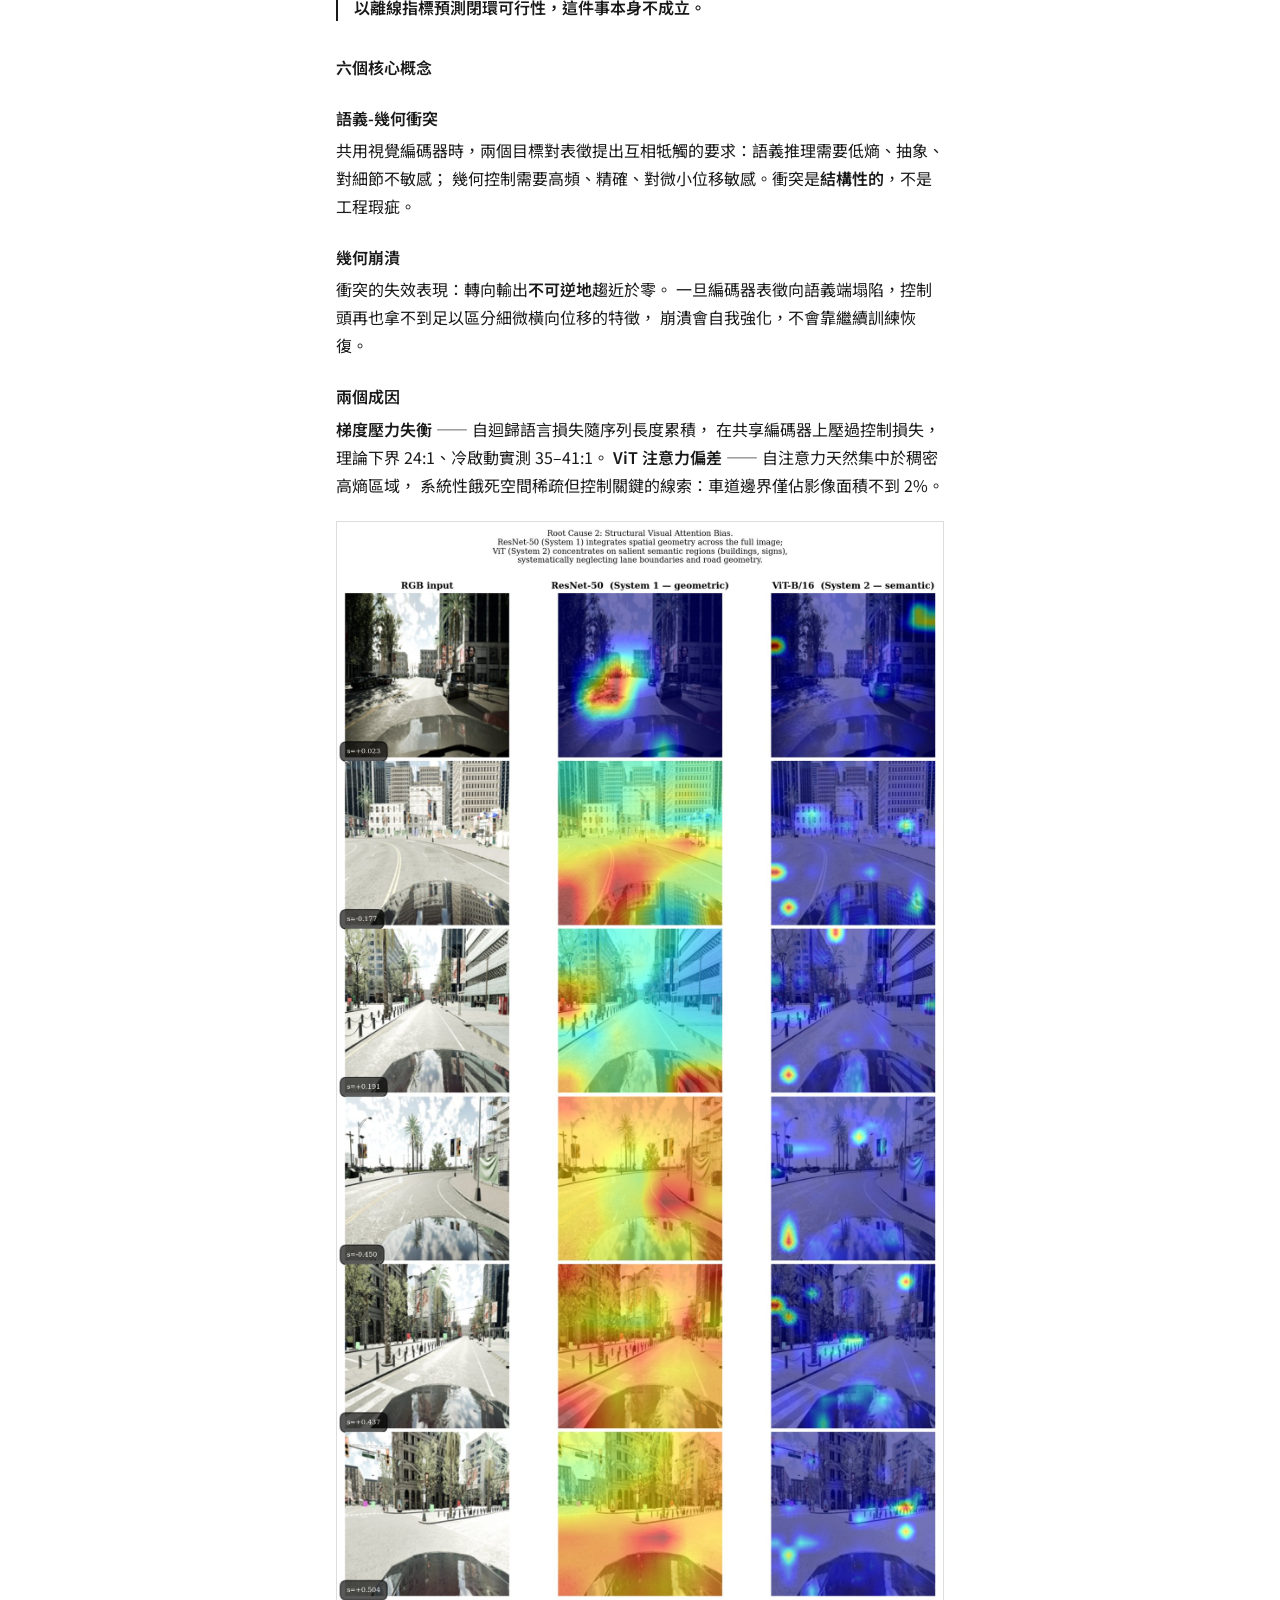
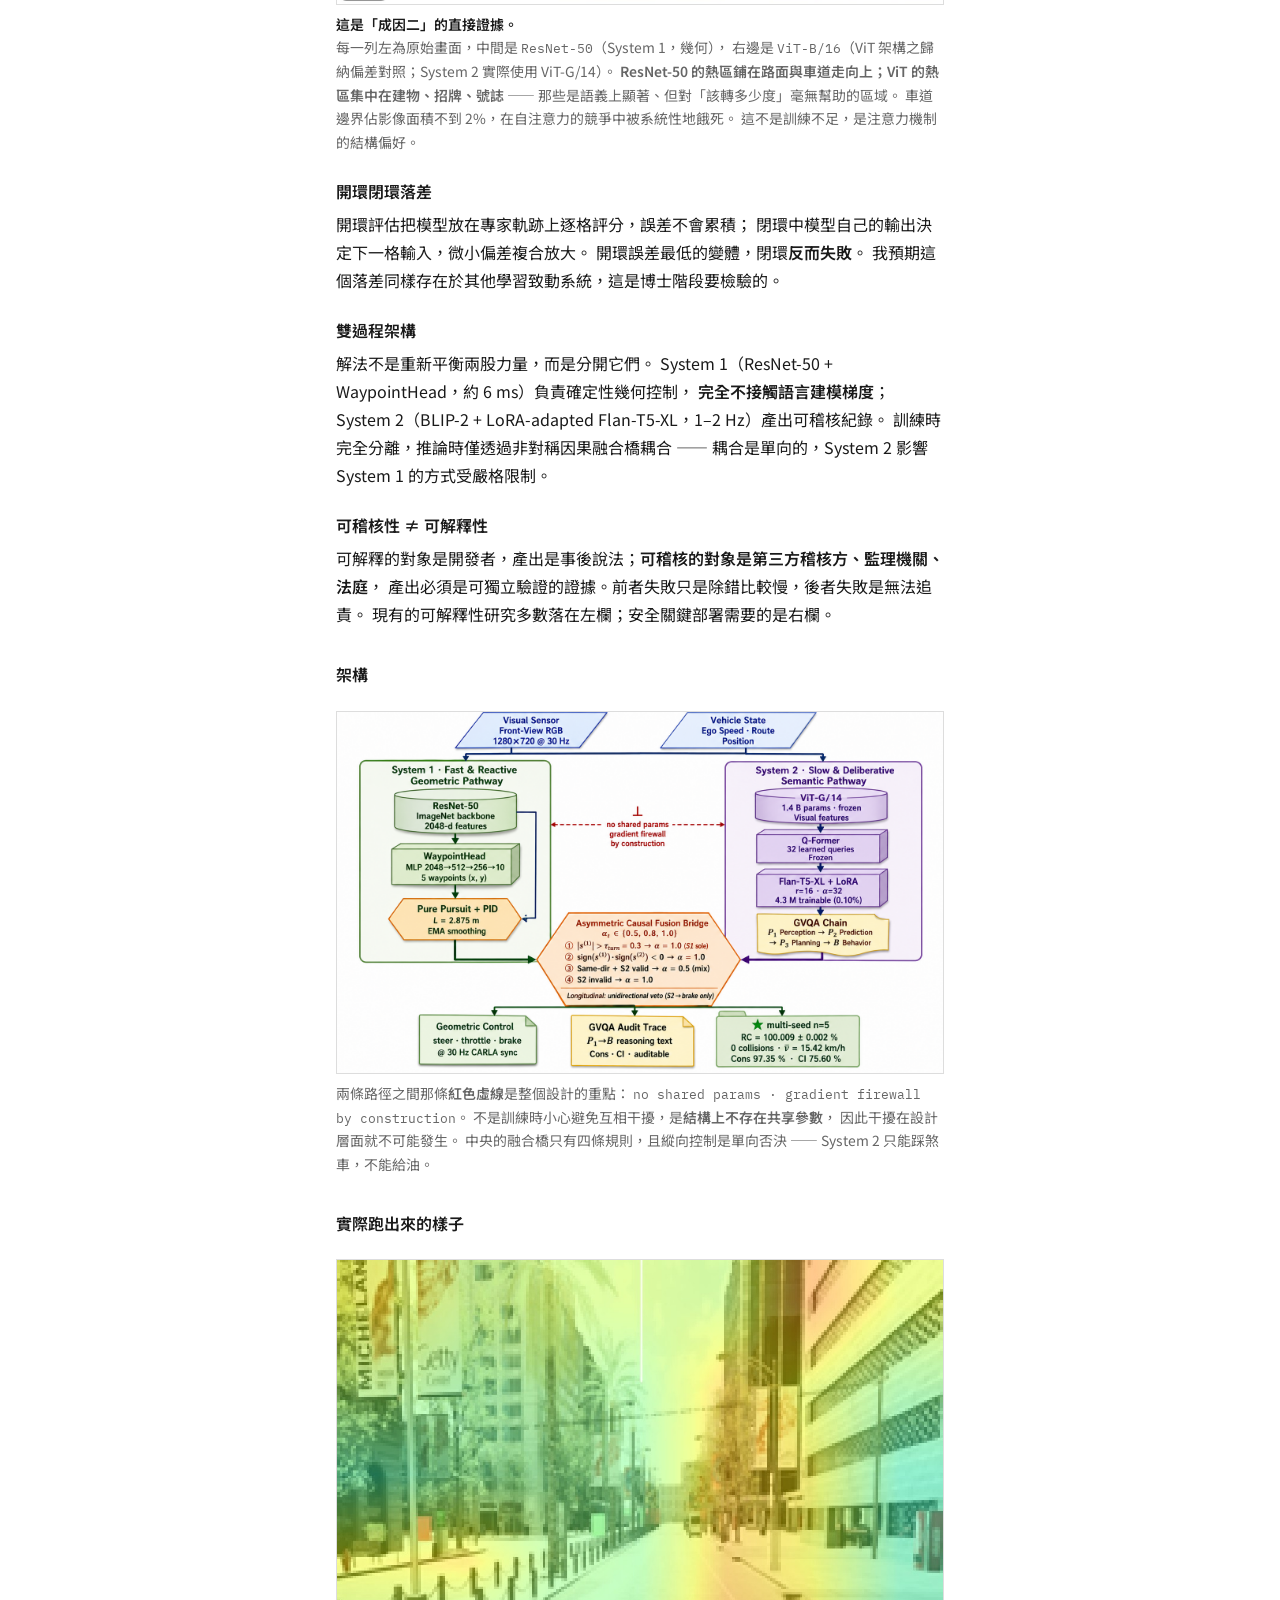
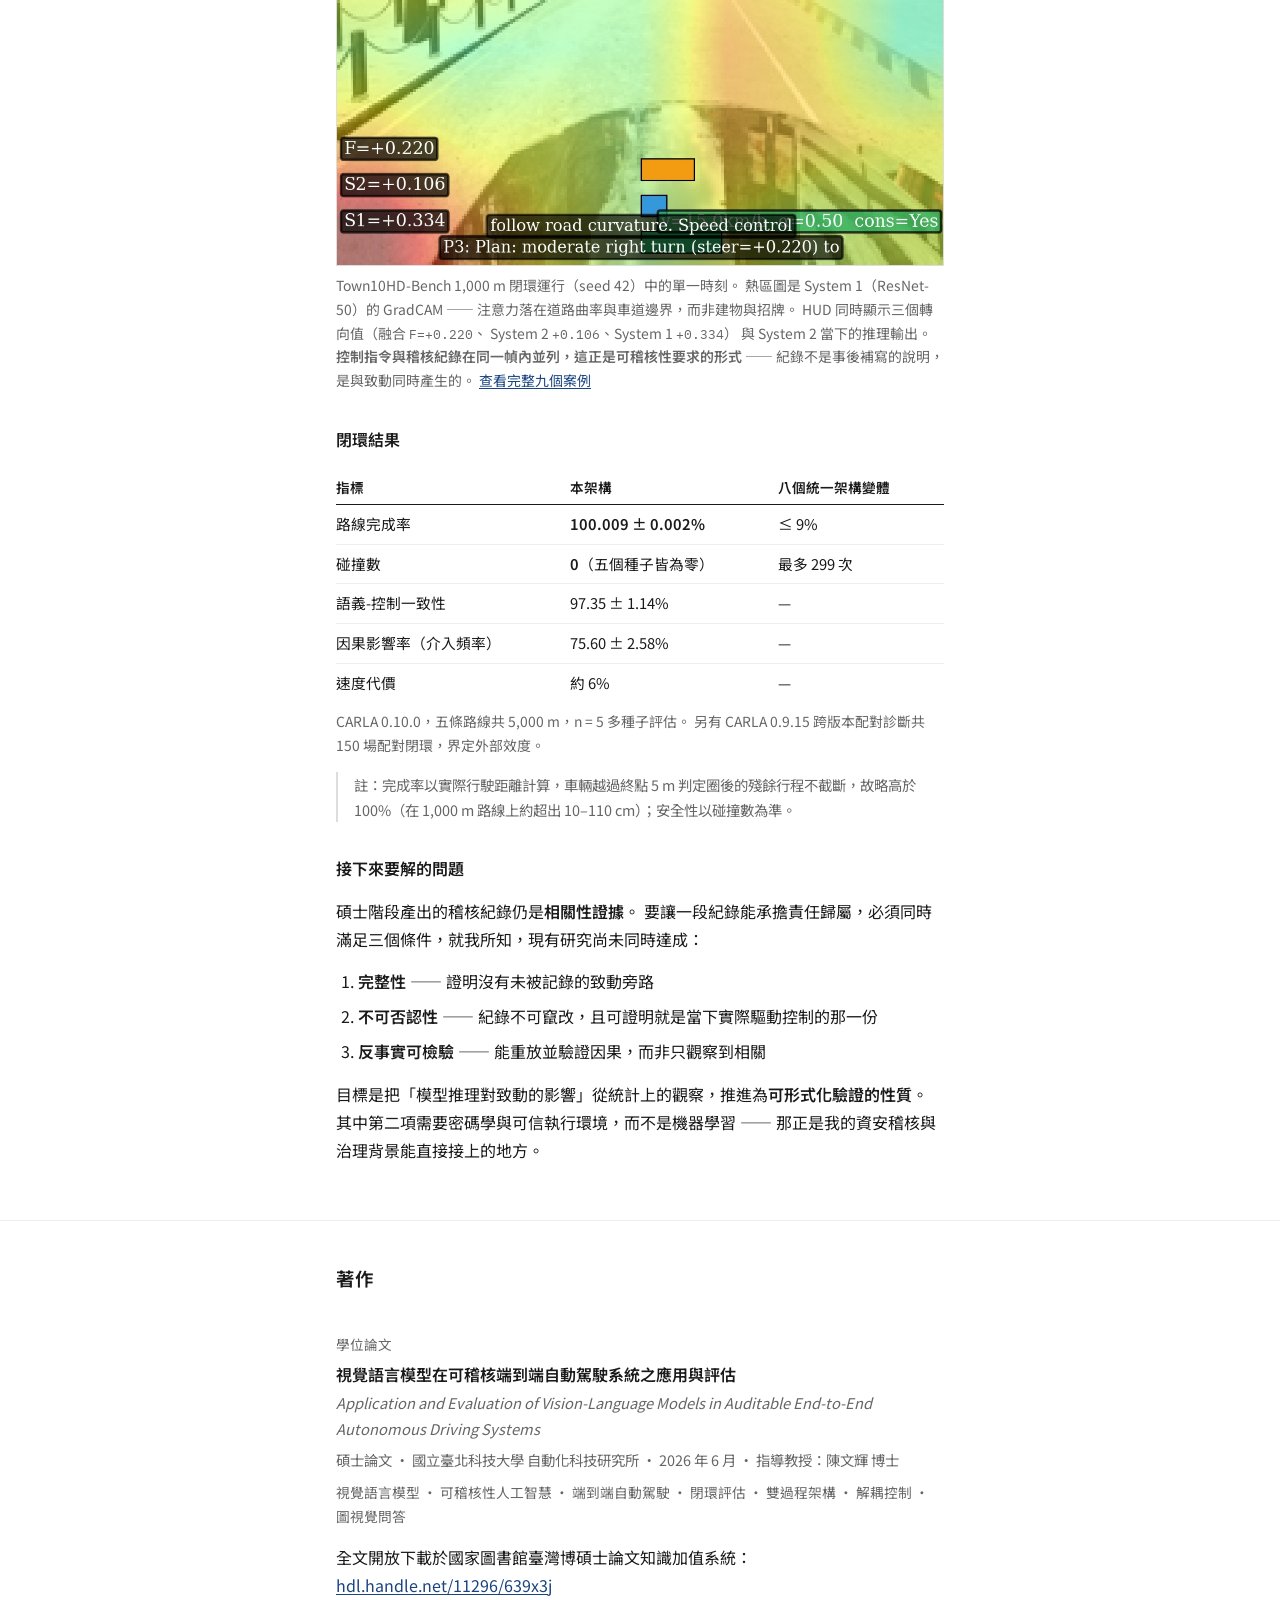
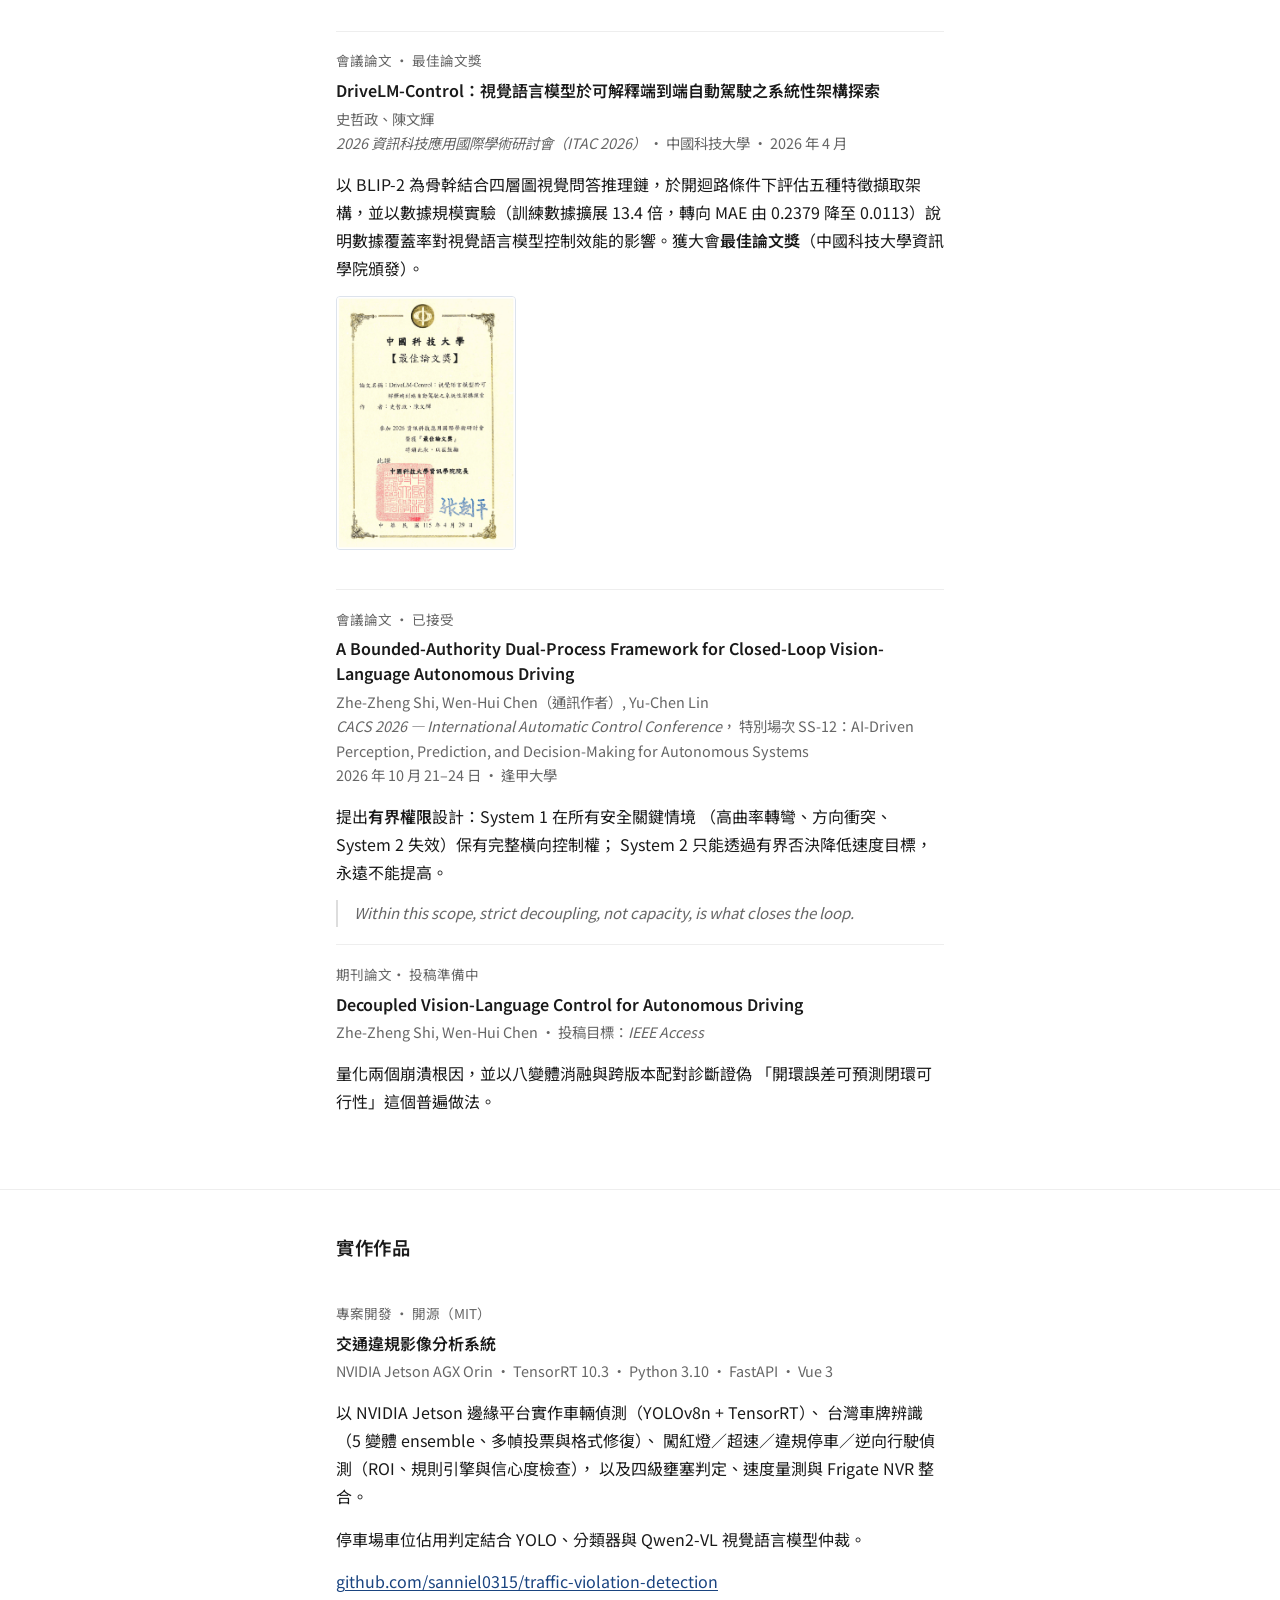
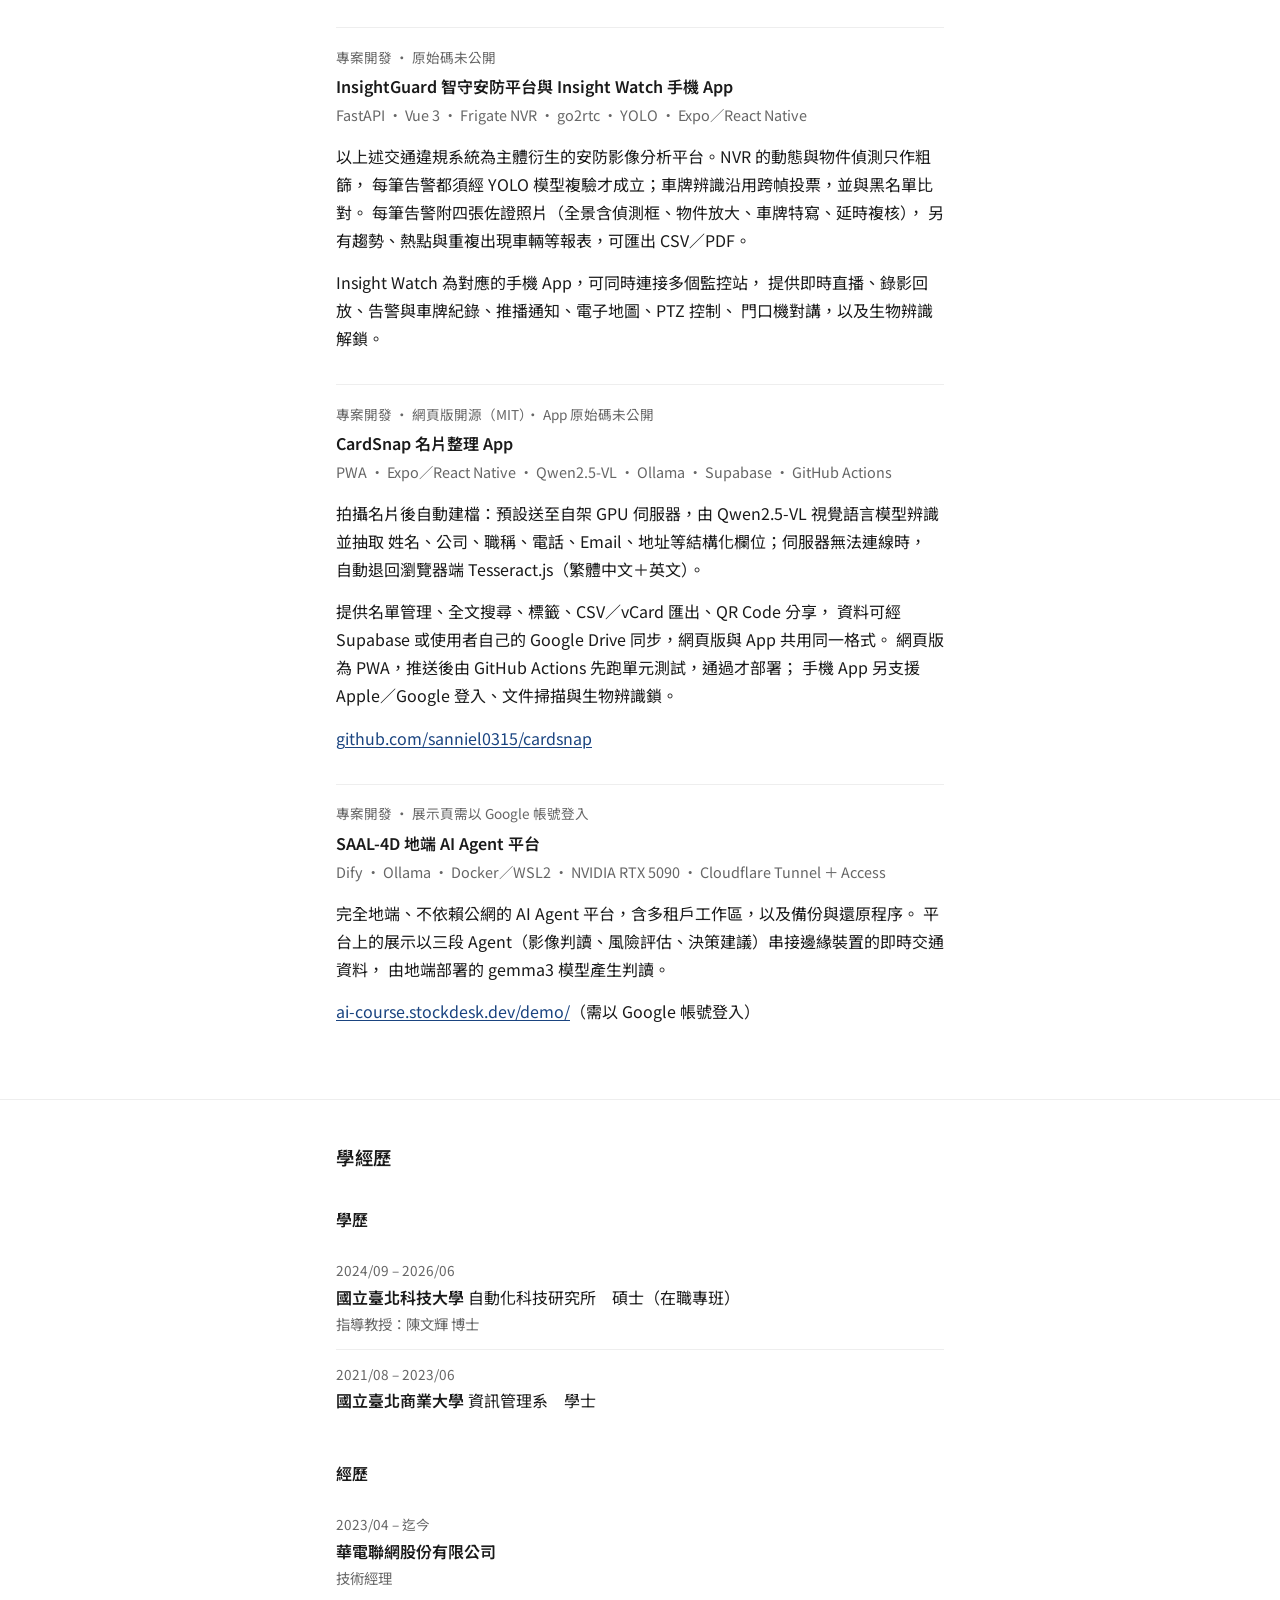
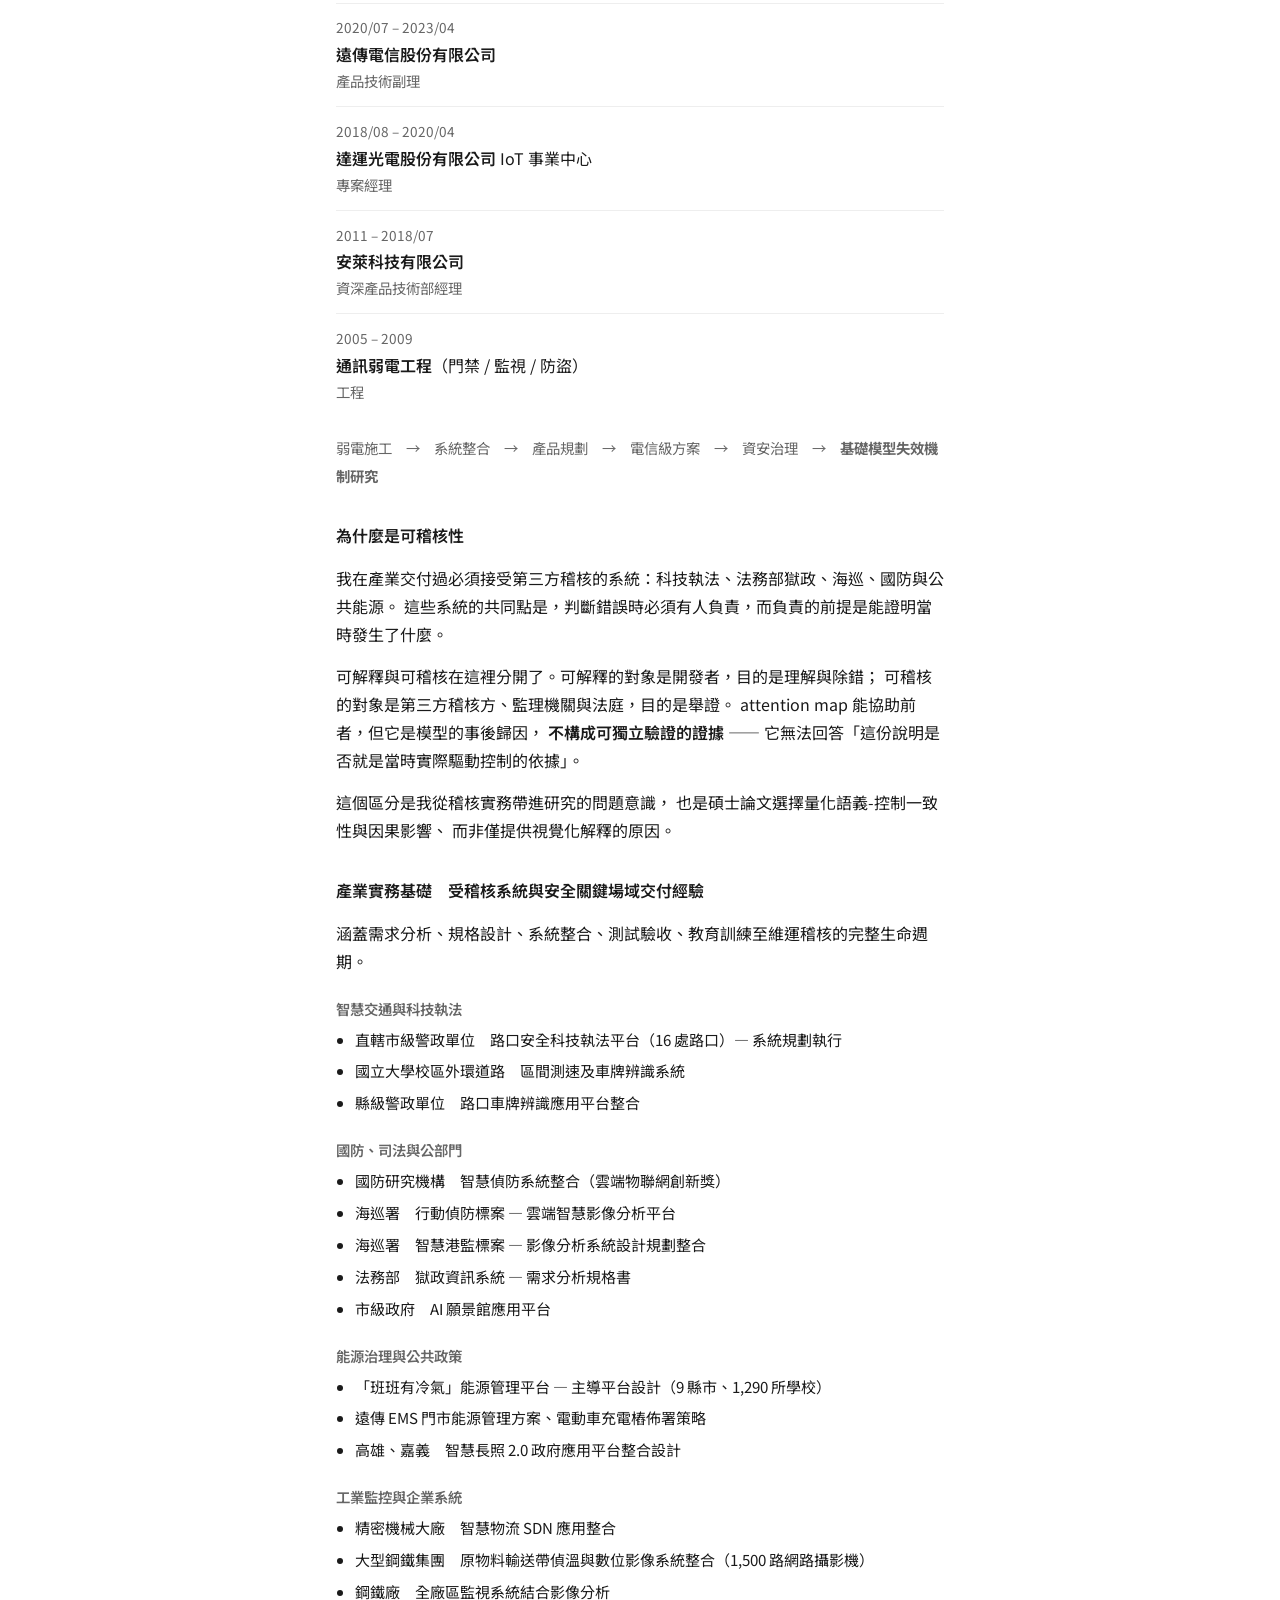
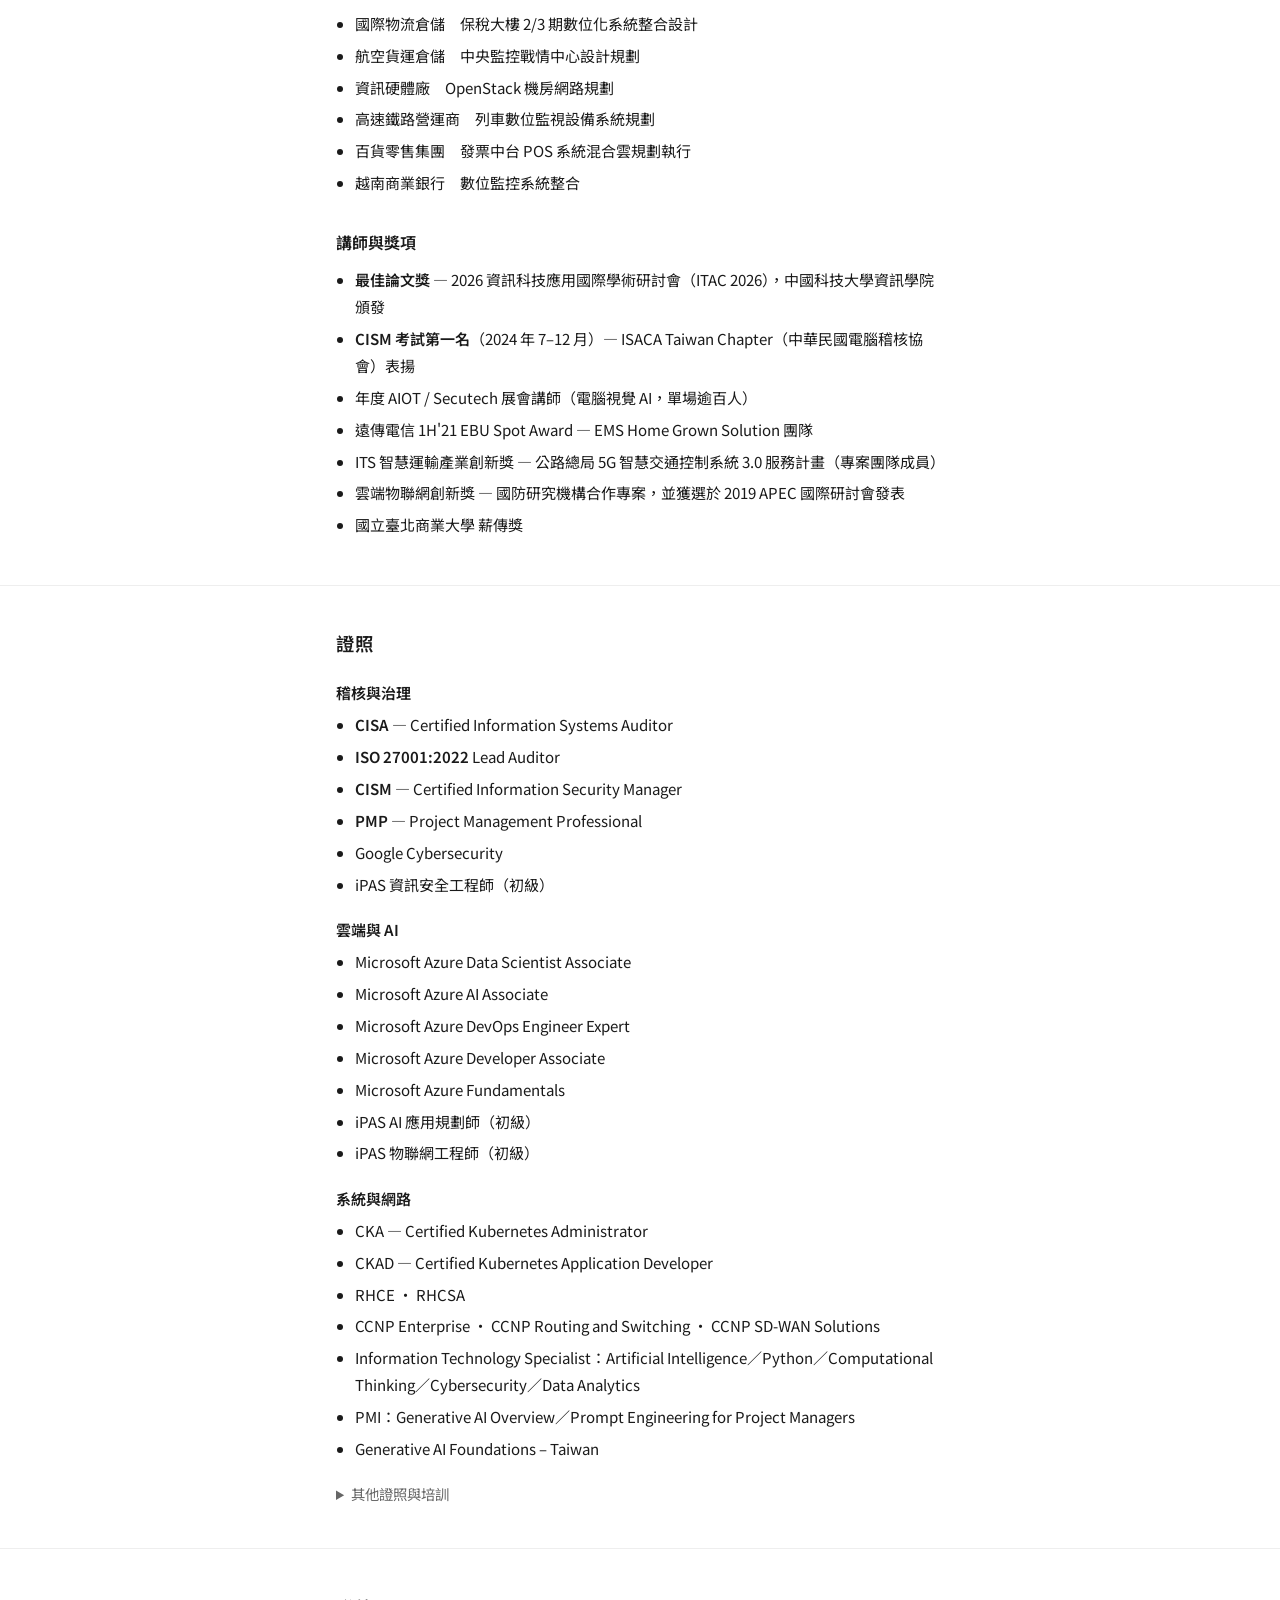
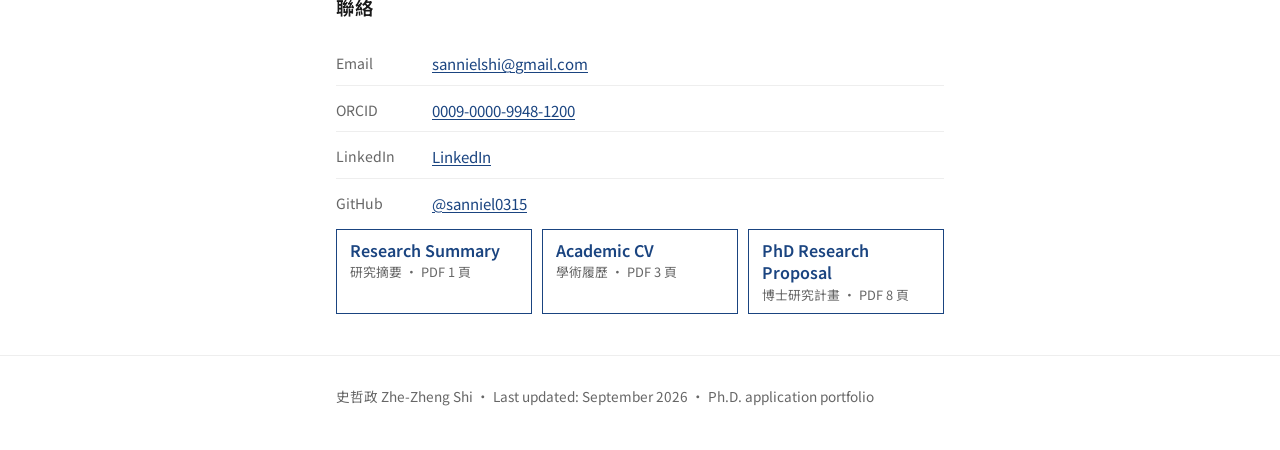
==== commit da9b2d14: "Research proposal: replace with current 8-page version Co-Authored-By: Claude Opus 5.5 <noreply@anth" ====
--- a/site/index.html
+++ b/site/index.html
@@ -135,7 +135,7 @@
               >Academic CV<span>學術履歷 · PDF 3 頁</span></a
             >
             <a href="files/shi-zhe-zheng-phd-research-proposal.pdf"
-              >PhD Research Proposal<span>博士研究計畫 · PDF 4 頁</span></a
+              >PhD Research Proposal<span>博士研究計畫 · PDF 8 頁</span></a
             >
           </nav>
         </div>
@@ -859,7 +859,7 @@
               >Academic CV<span>學術履歷 · PDF 3 頁</span></a
             >
             <a href="files/shi-zhe-zheng-phd-research-proposal.pdf"
-              >PhD Research Proposal<span>博士研究計畫 · PDF 4 頁</span></a
+              >PhD Research Proposal<span>博士研究計畫 · PDF 8 頁</span></a
             >
           </nav>
         </div>
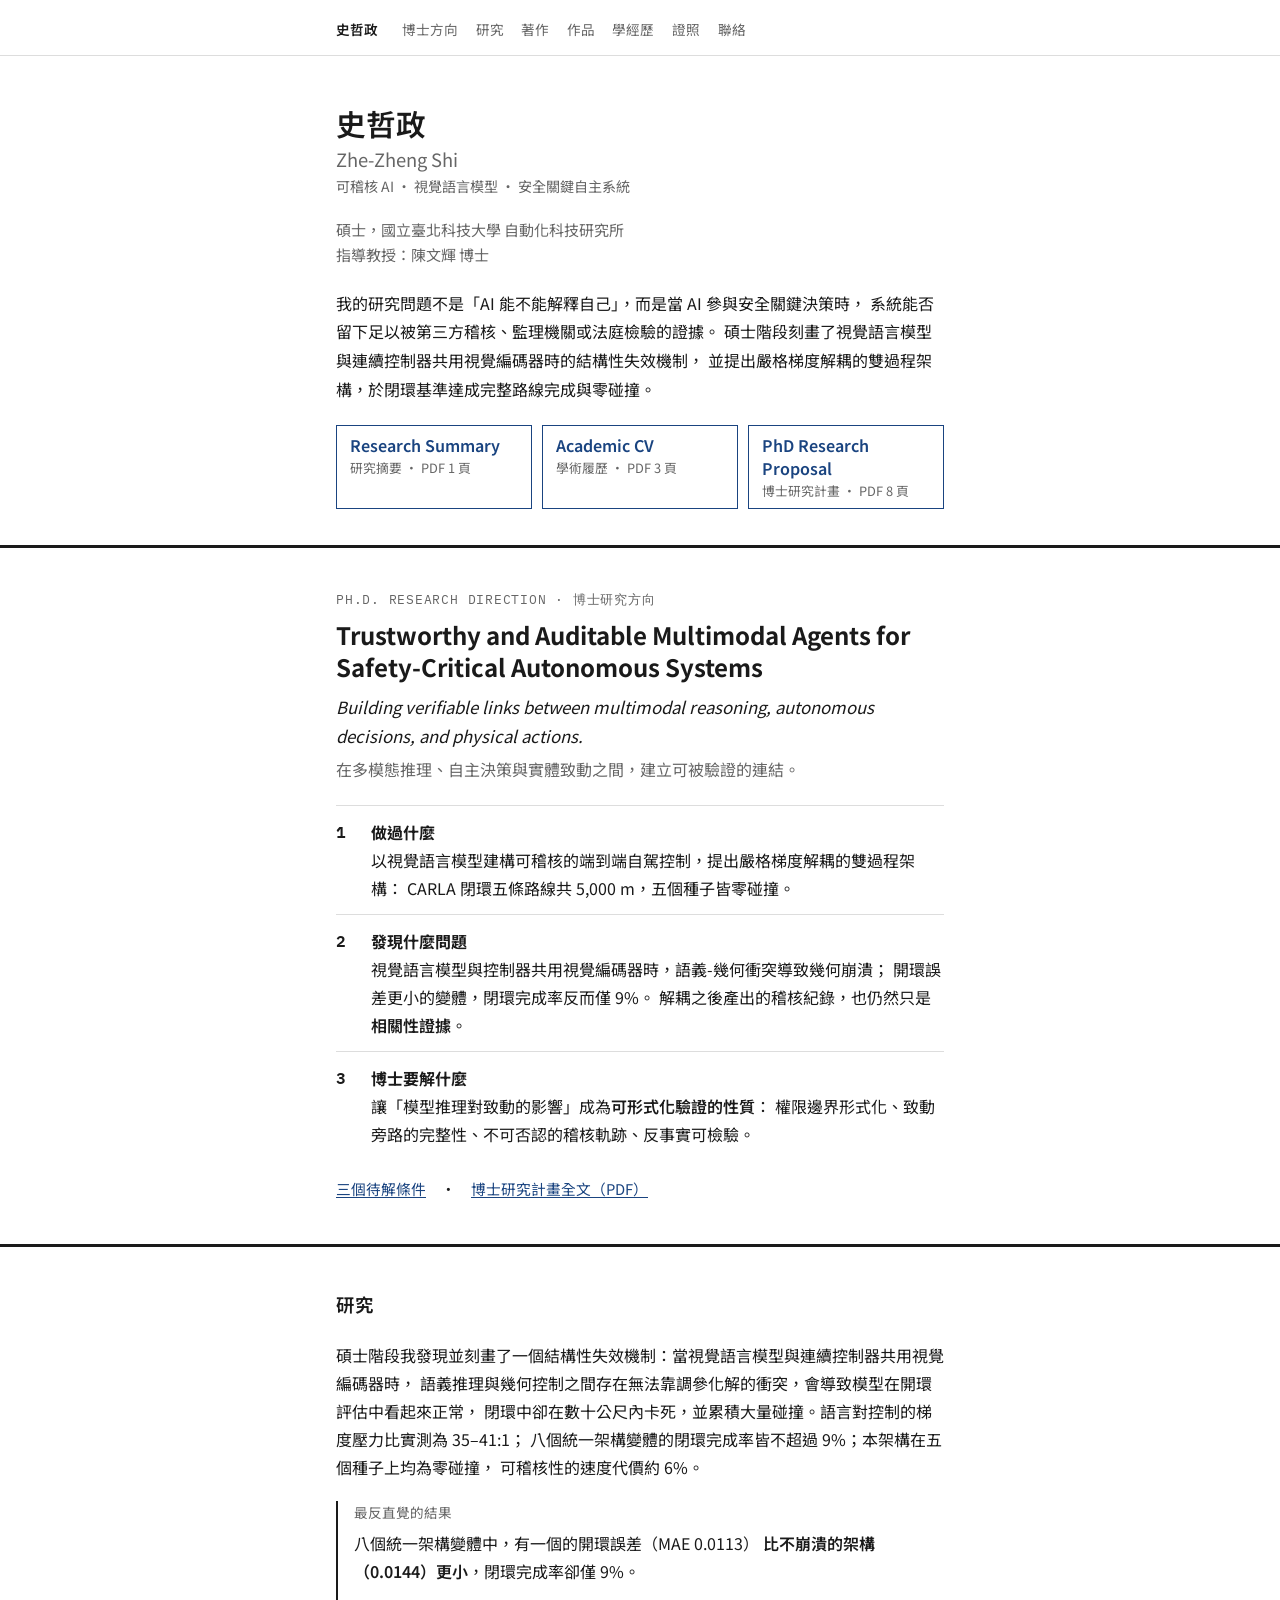
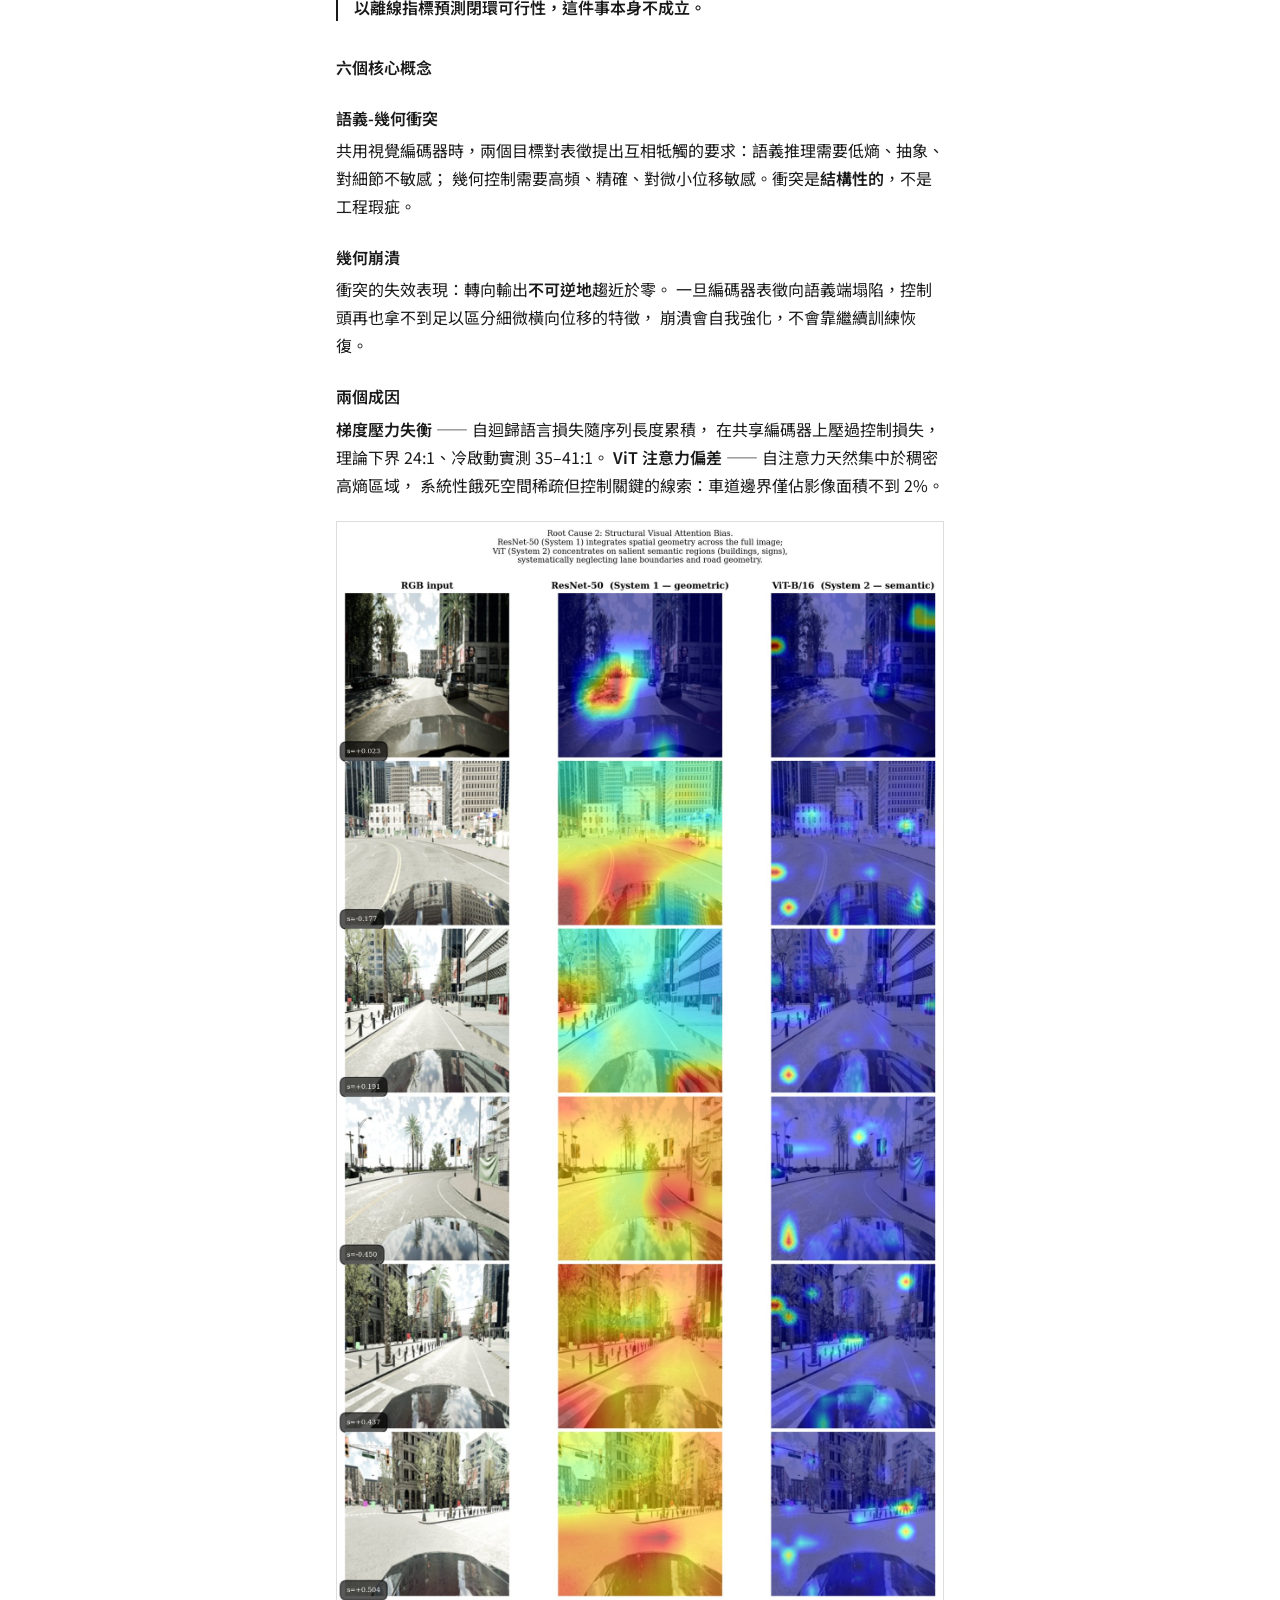
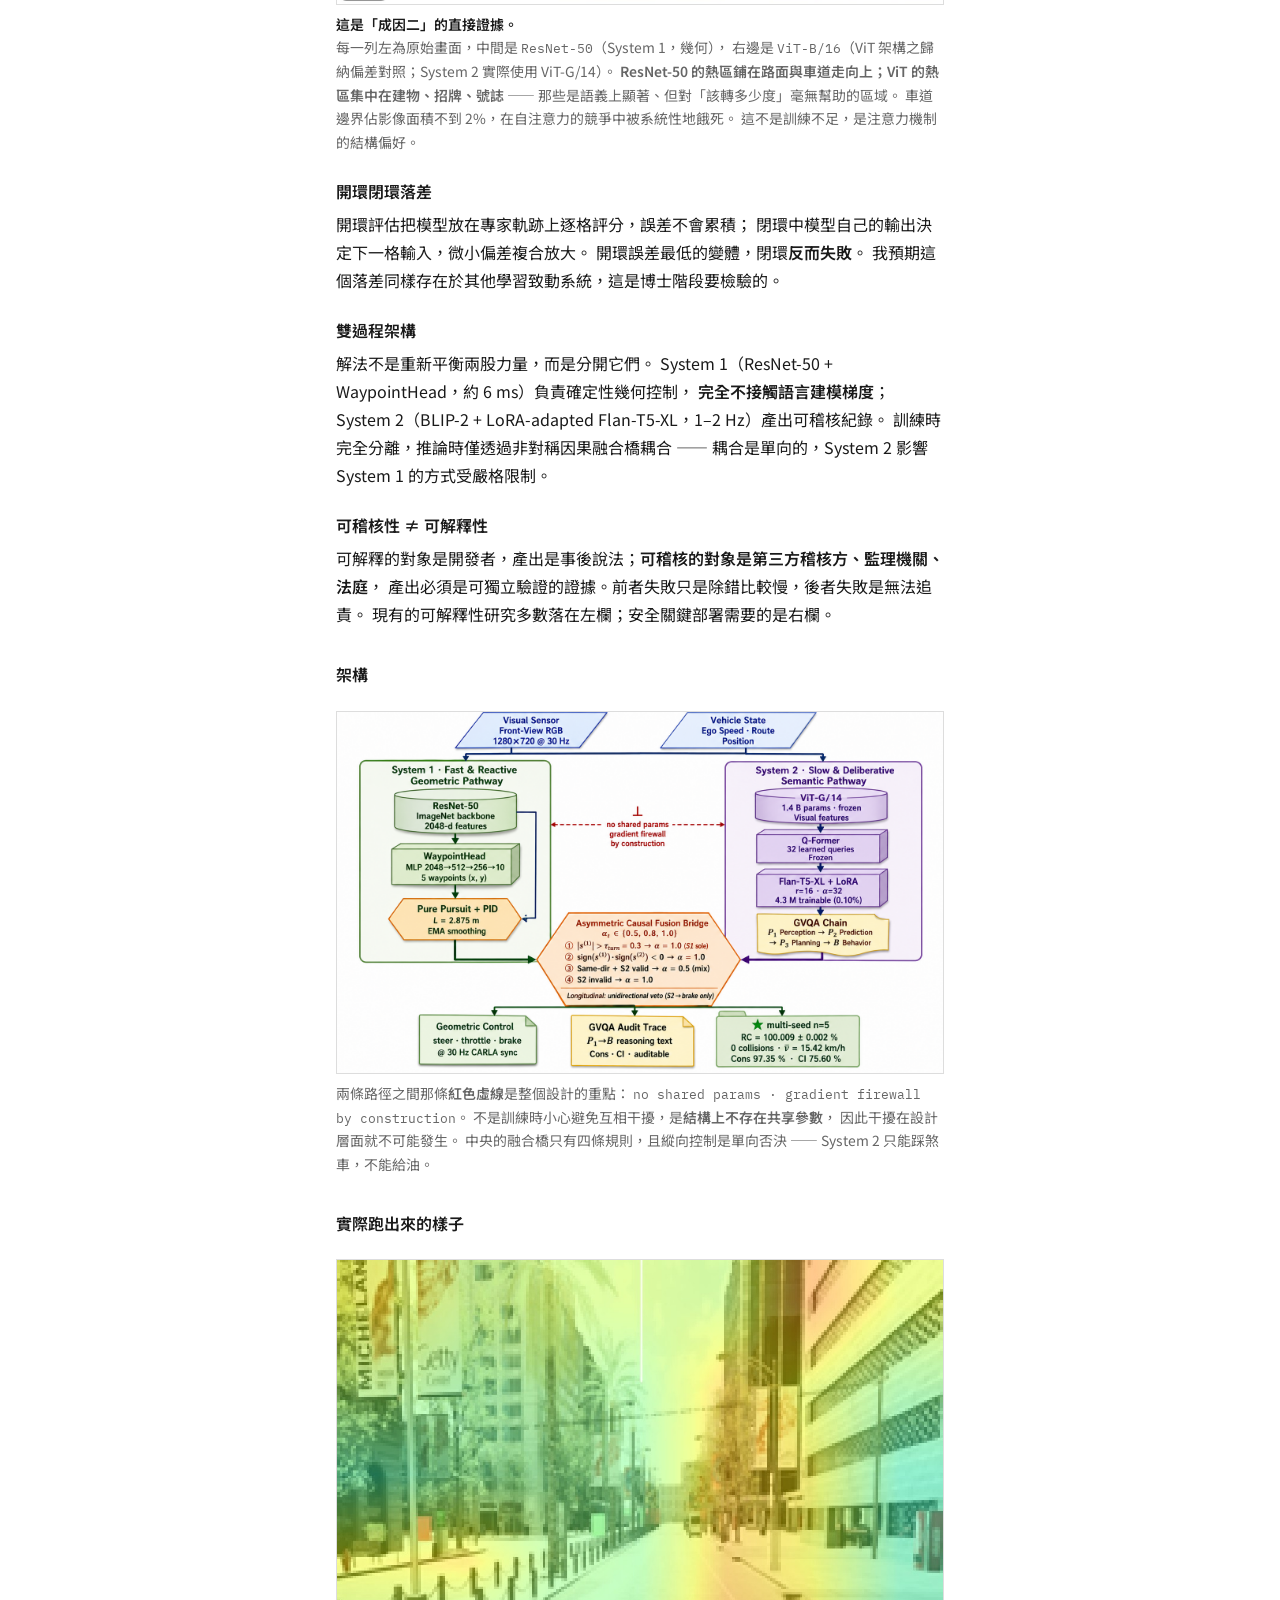
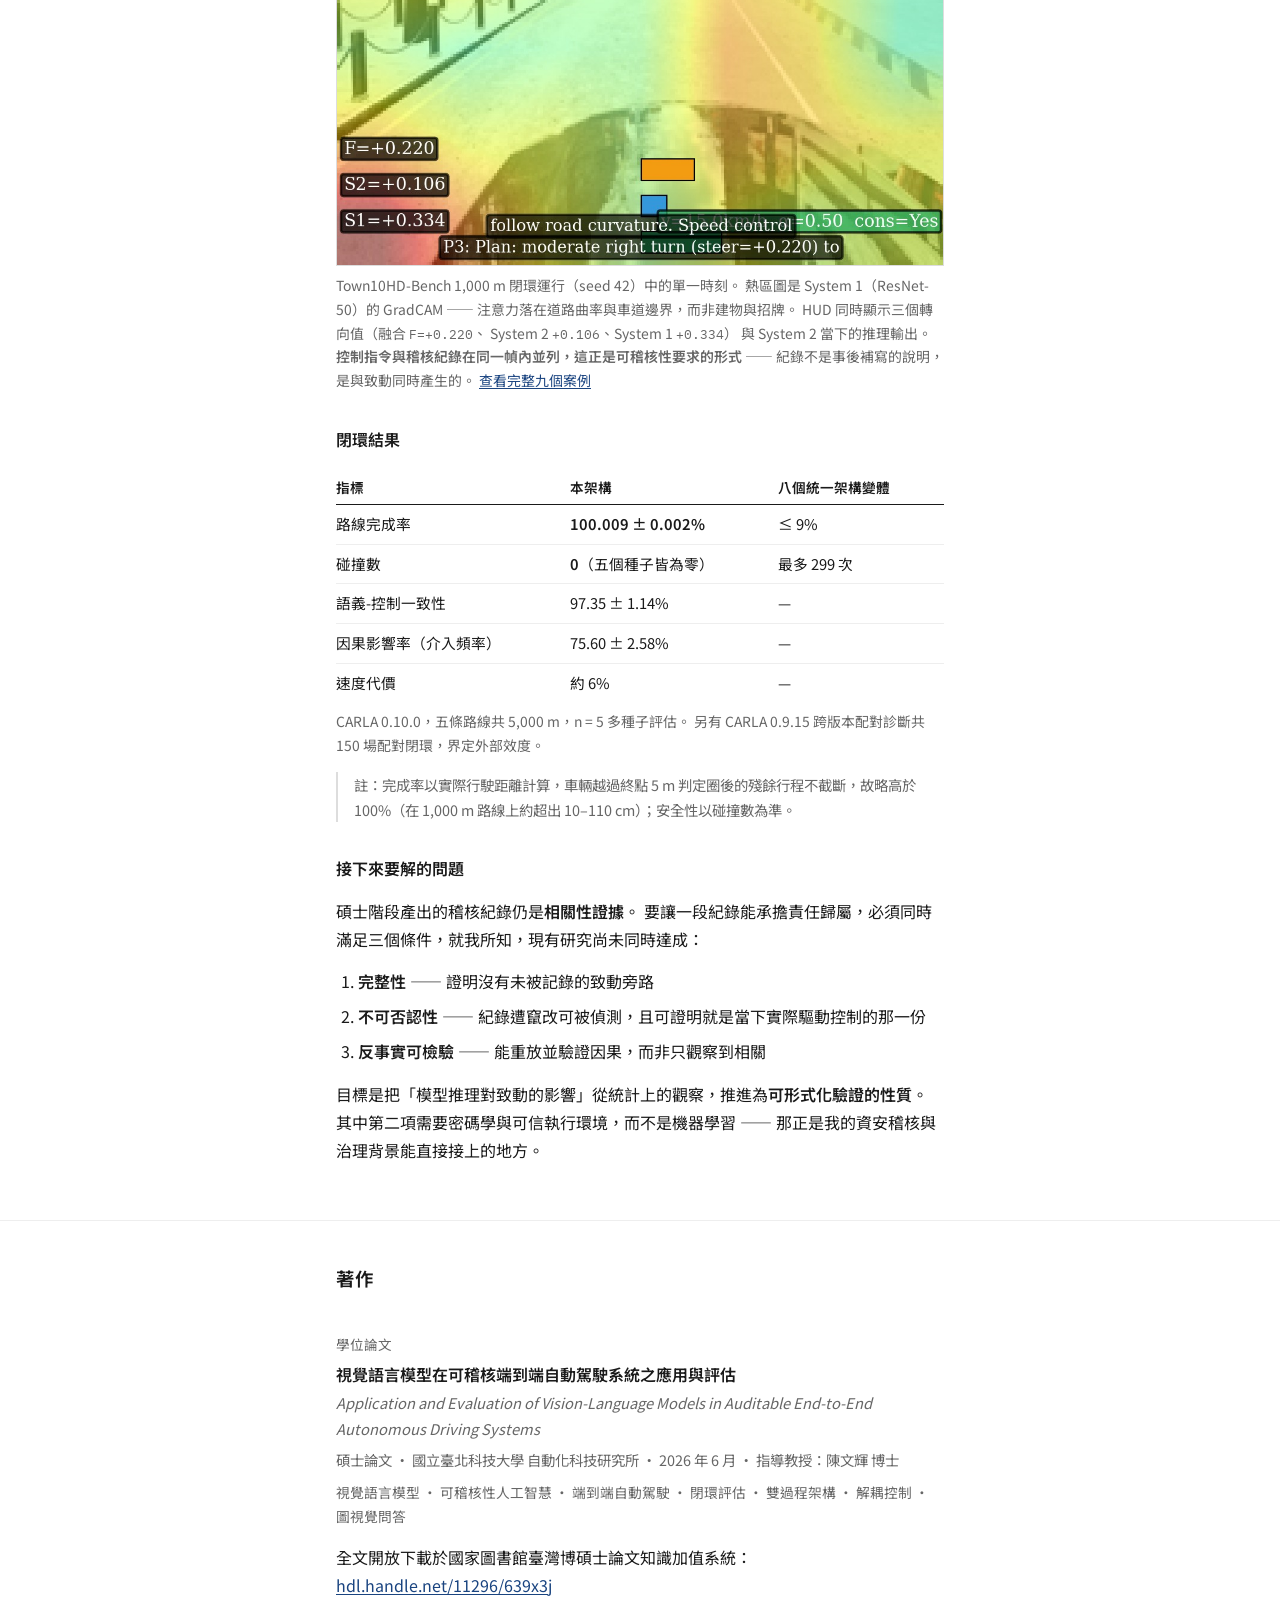
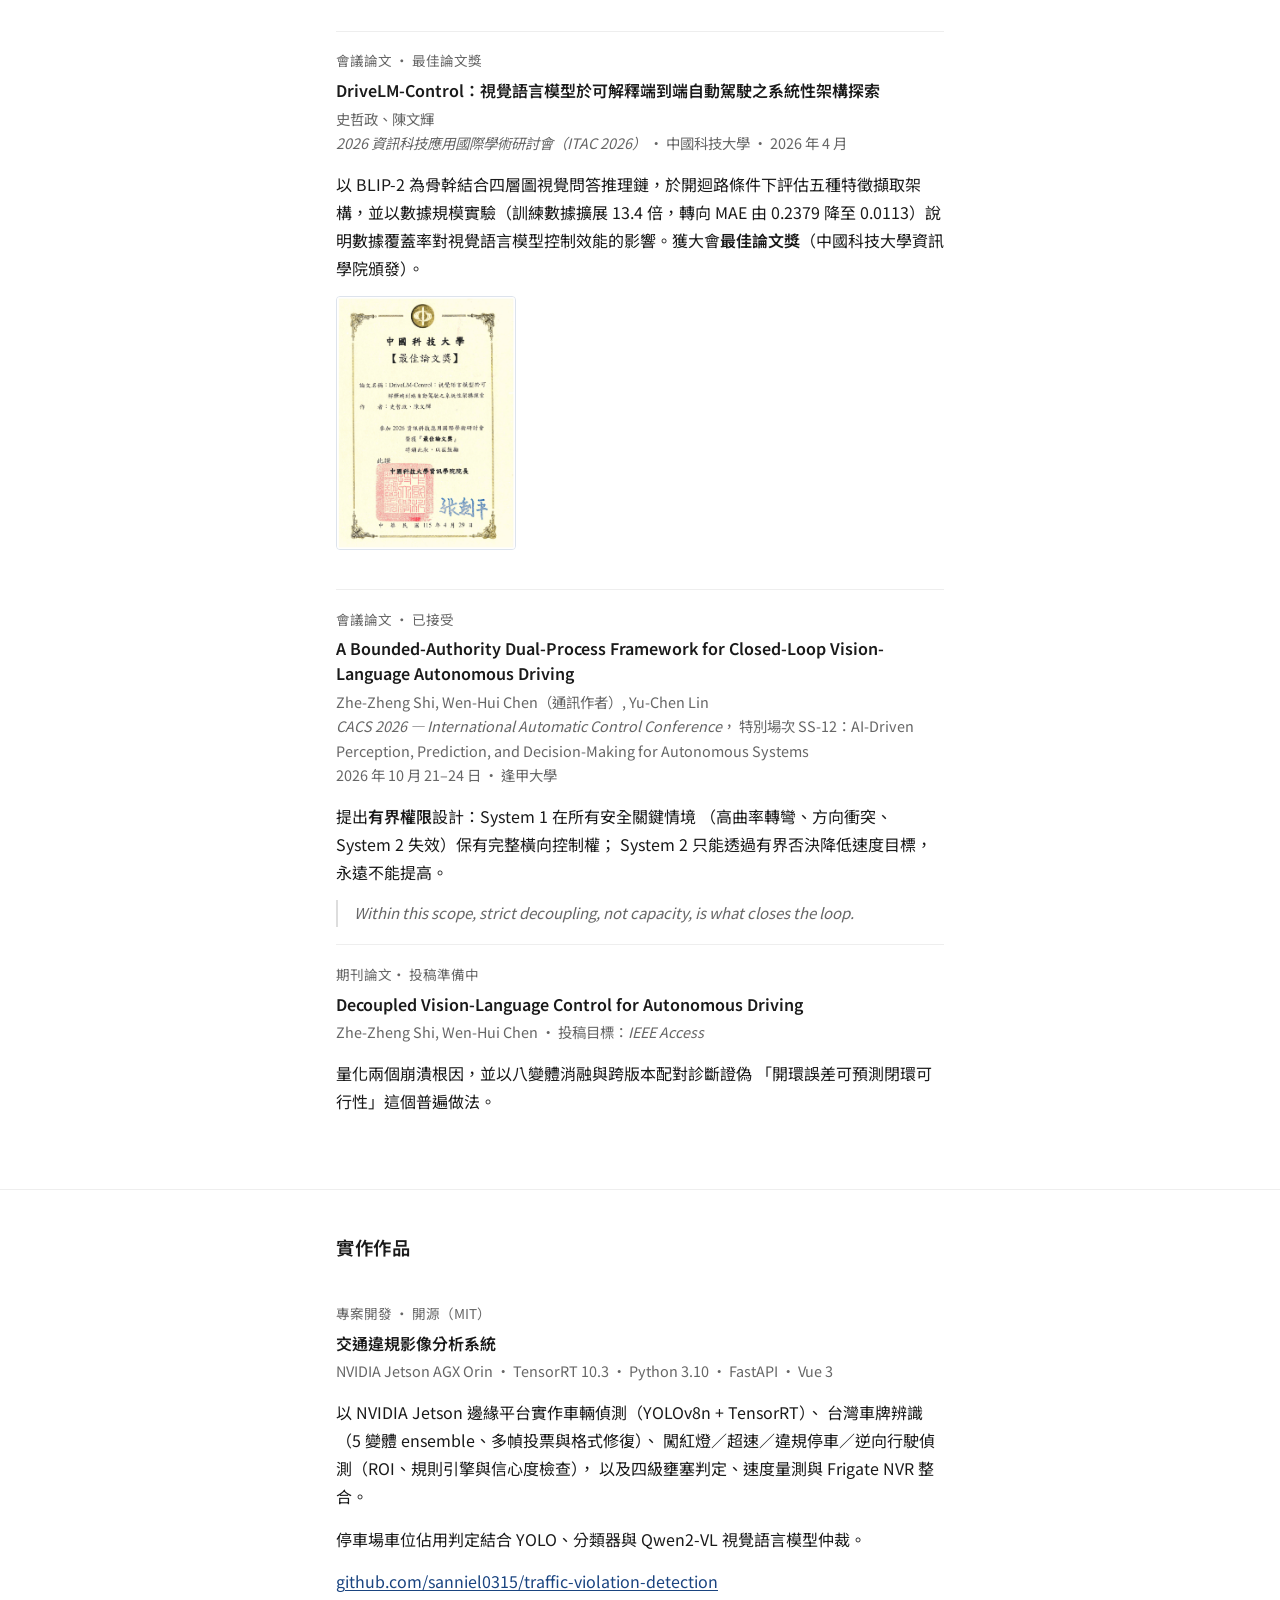
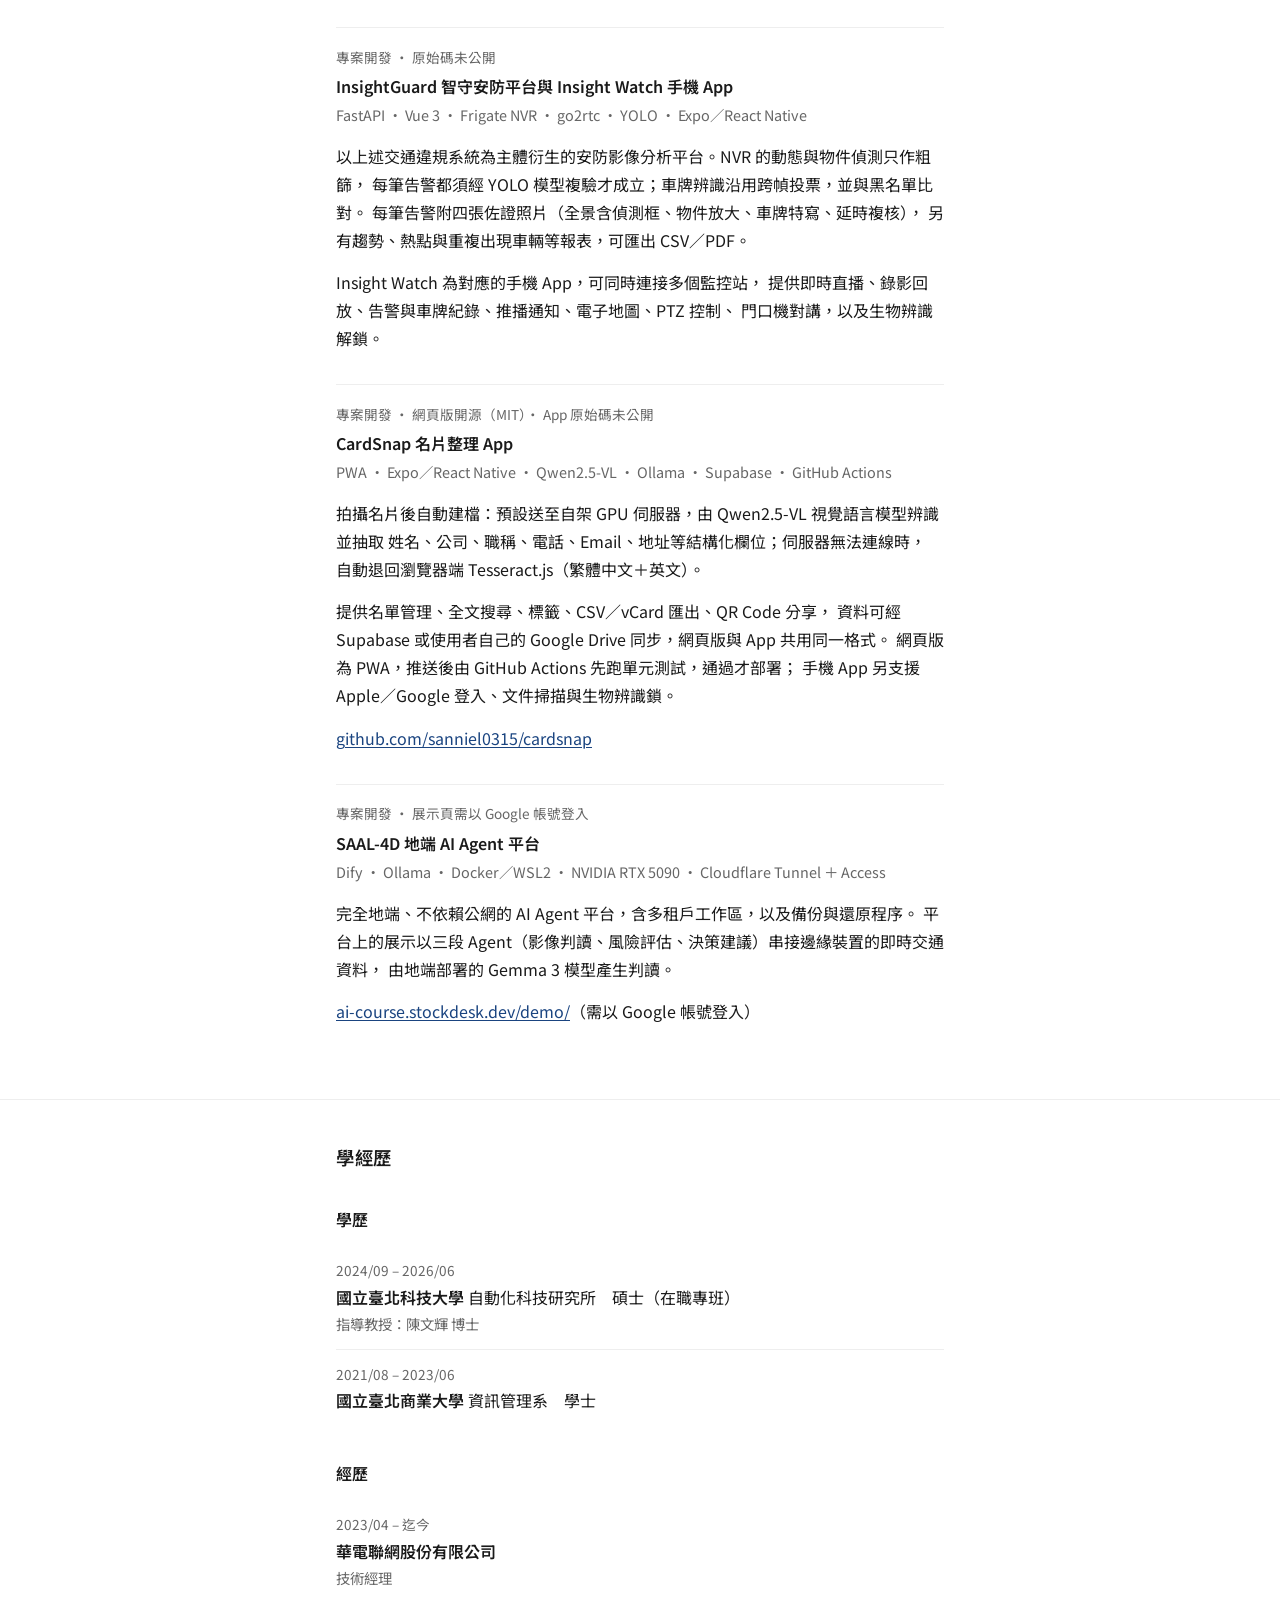
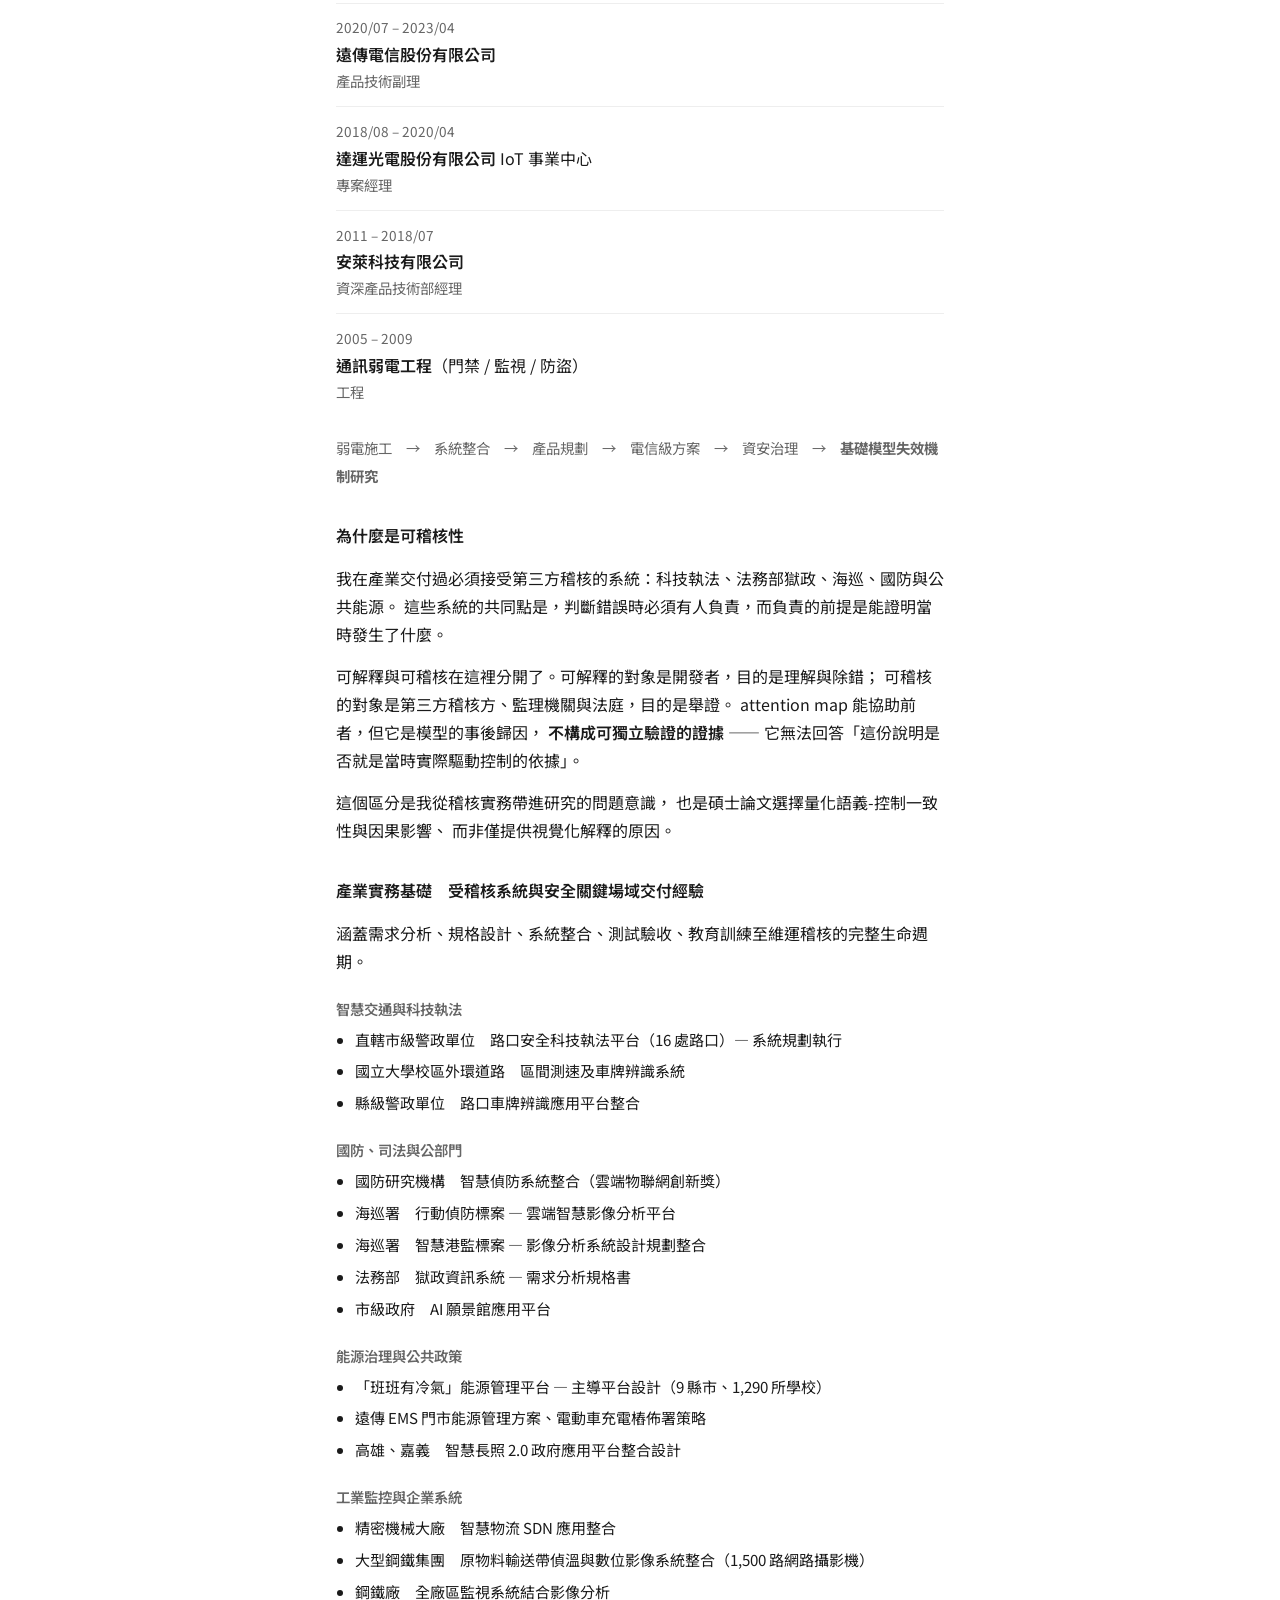
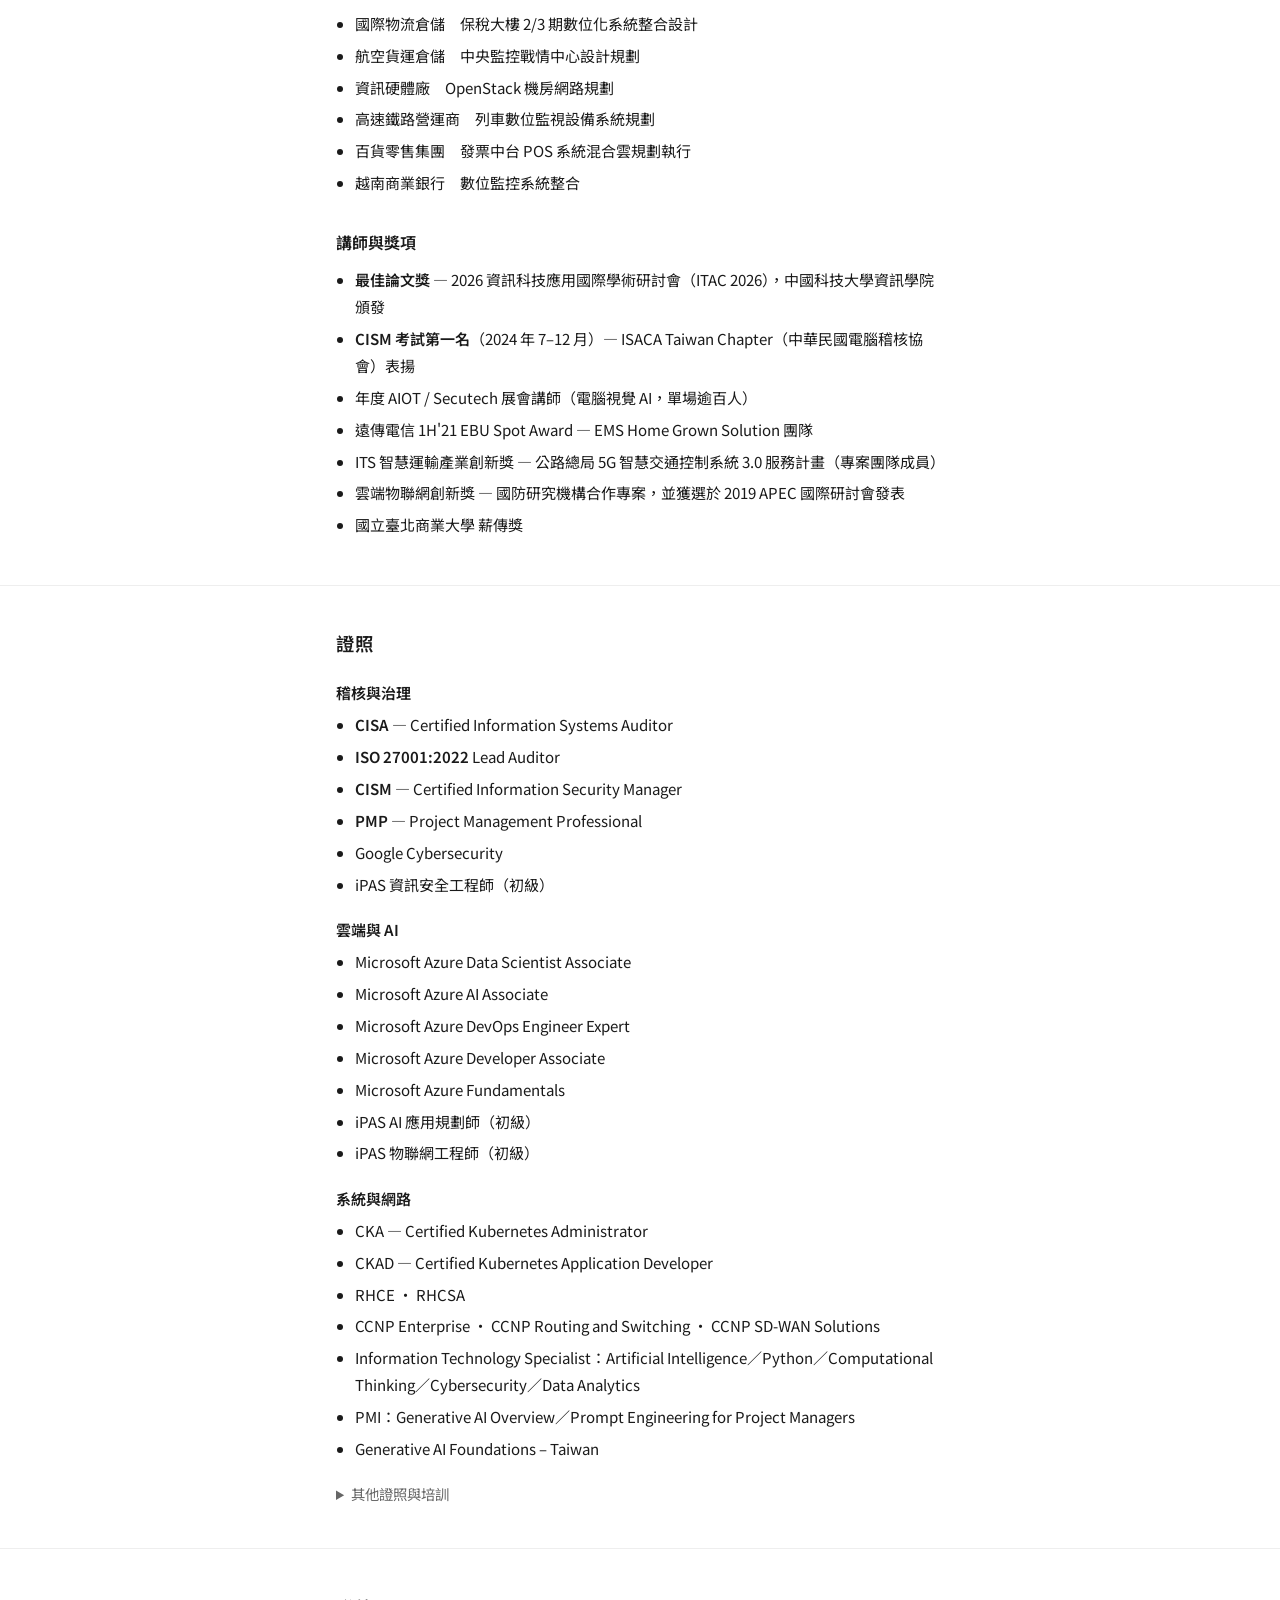
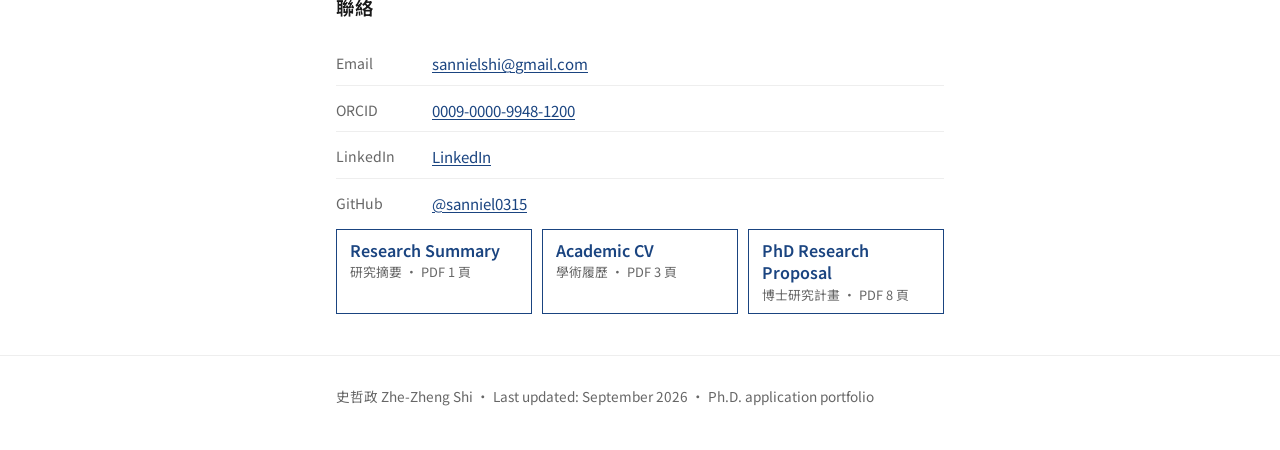
==== commit 76a9856d: "Site: tamper-evidence wording; Gemma 3 naming Co-Authored-By: Claude Opus 5.5 <noreply@anthropic.com" ====
--- a/site/index.html
+++ b/site/index.html
@@ -397,7 +397,7 @@
             <li><strong>完整性</strong> —— 證明沒有未被記錄的致動旁路</li>
             <li>
               <strong>不可否認性</strong> ——
-              紀錄不可竄改，且可證明就是當下實際驅動控制的那一份
+              紀錄遭竄改可被偵測，且可證明就是當下實際驅動控制的那一份
             </li>
             <li>
               <strong>反事實可檢驗</strong> ——
@@ -587,7 +587,7 @@
             <p>
               完全地端、不依賴公網的 AI Agent 平台，含多租戶工作區，以及備份與還原程序。
               平台上的展示以三段 Agent（影像判讀、風險評估、決策建議）串接邊緣裝置的即時交通資料，
-              由地端部署的 gemma3 模型產生判讀。
+              由地端部署的 Gemma 3 模型產生判讀。
             </p>
             <p>
               <a href="https://ai-course.stockdesk.dev/demo/"
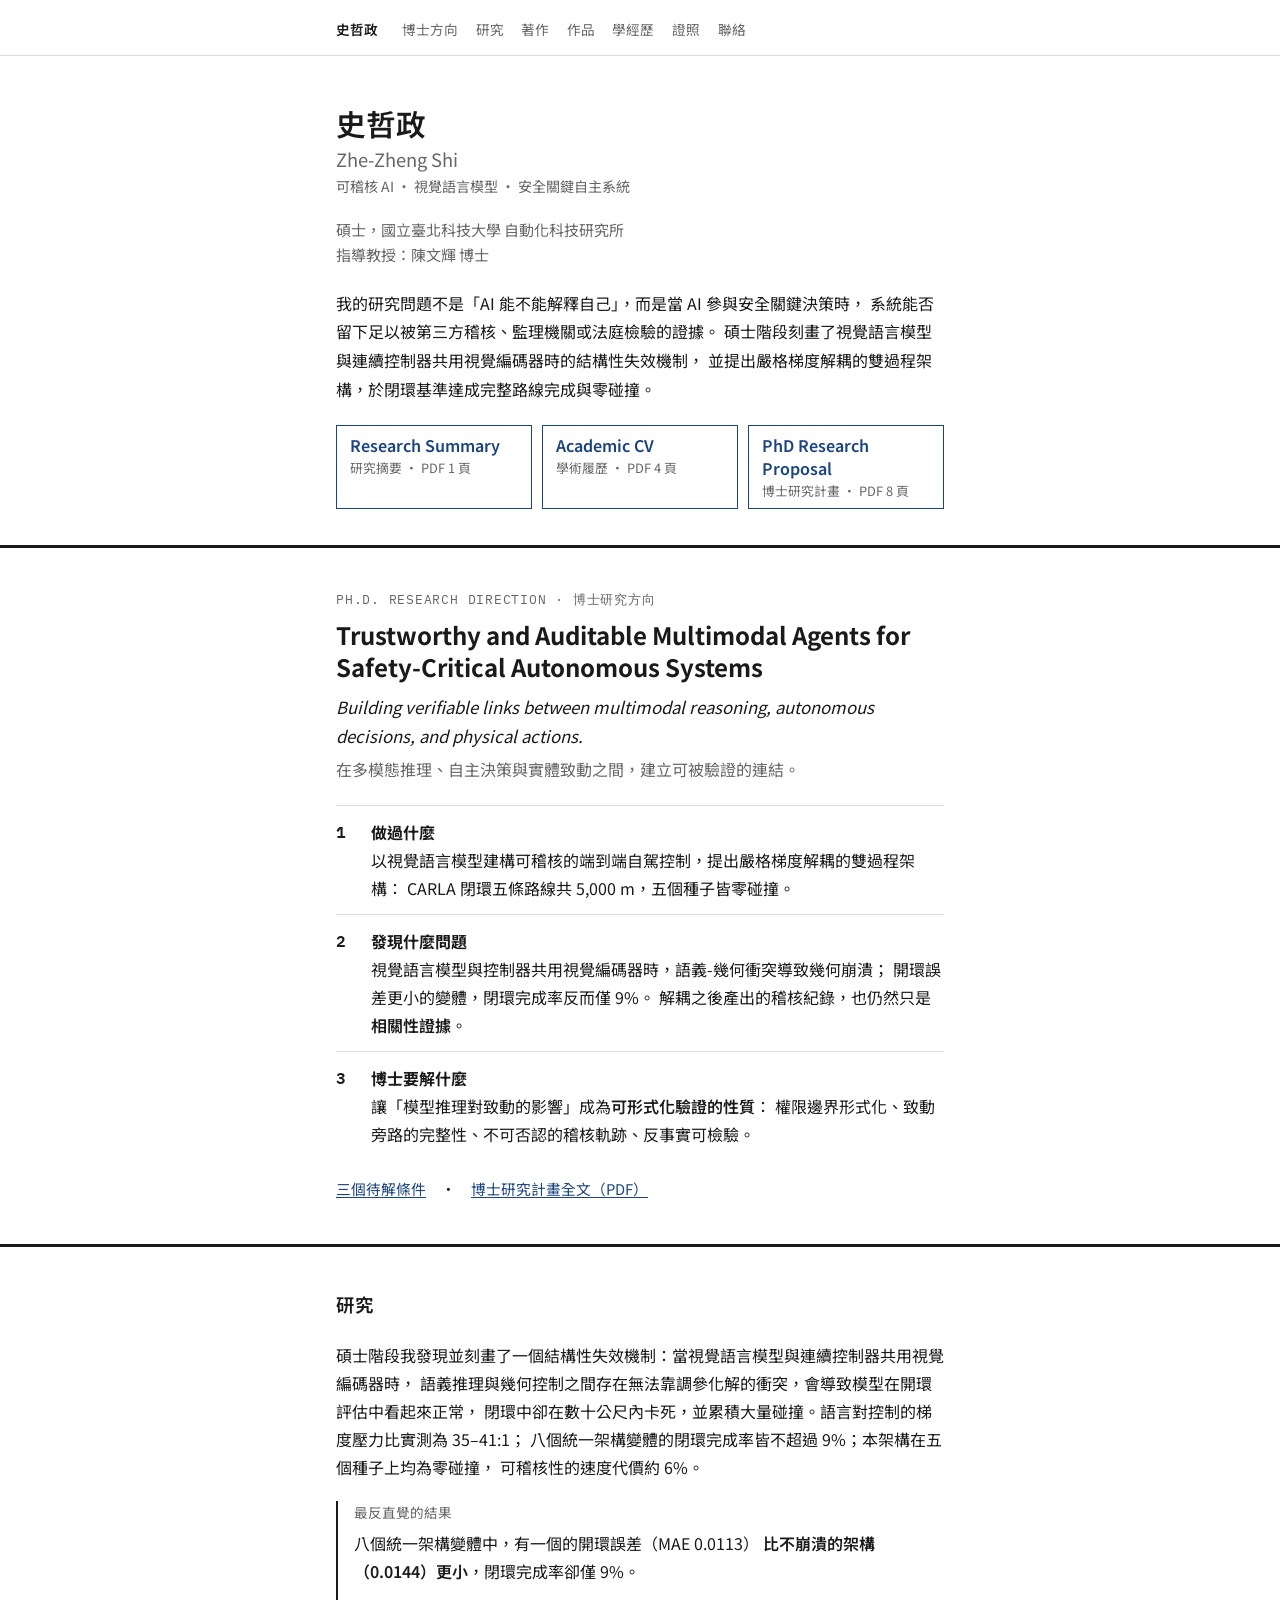
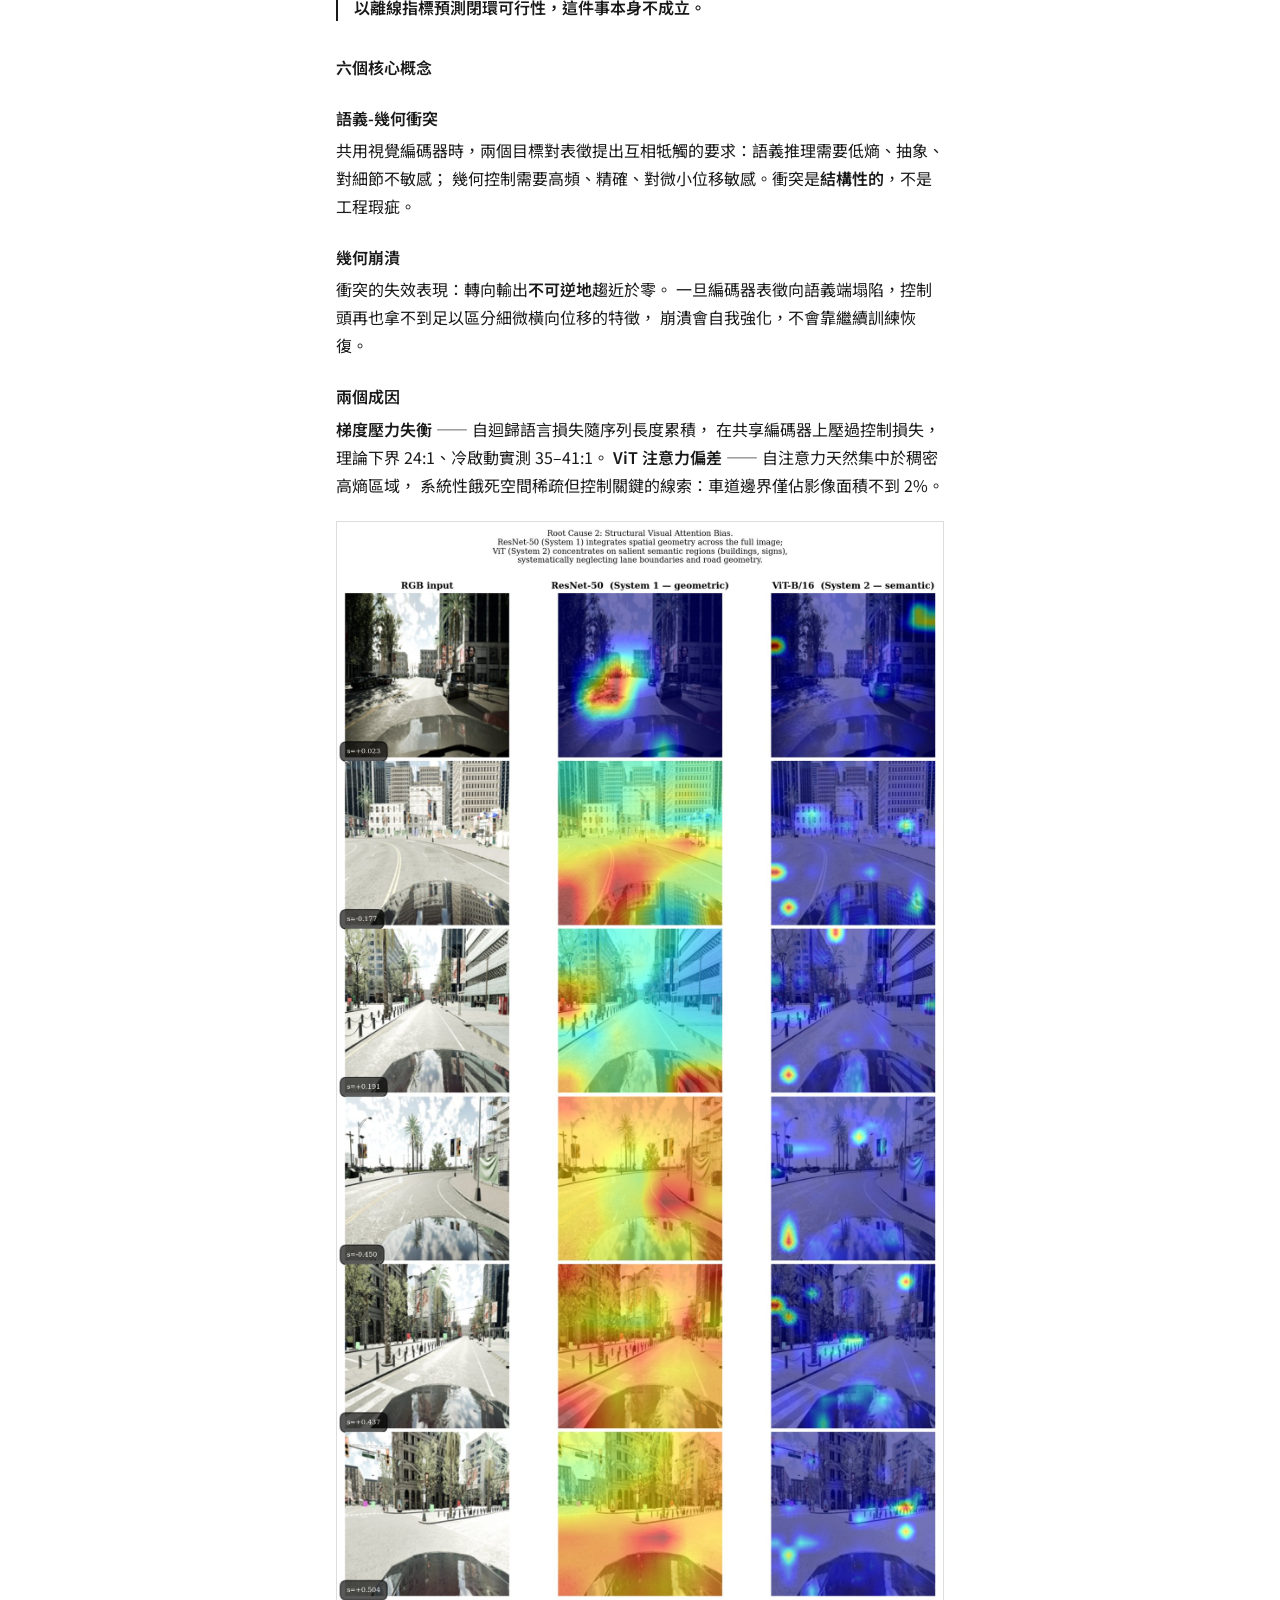
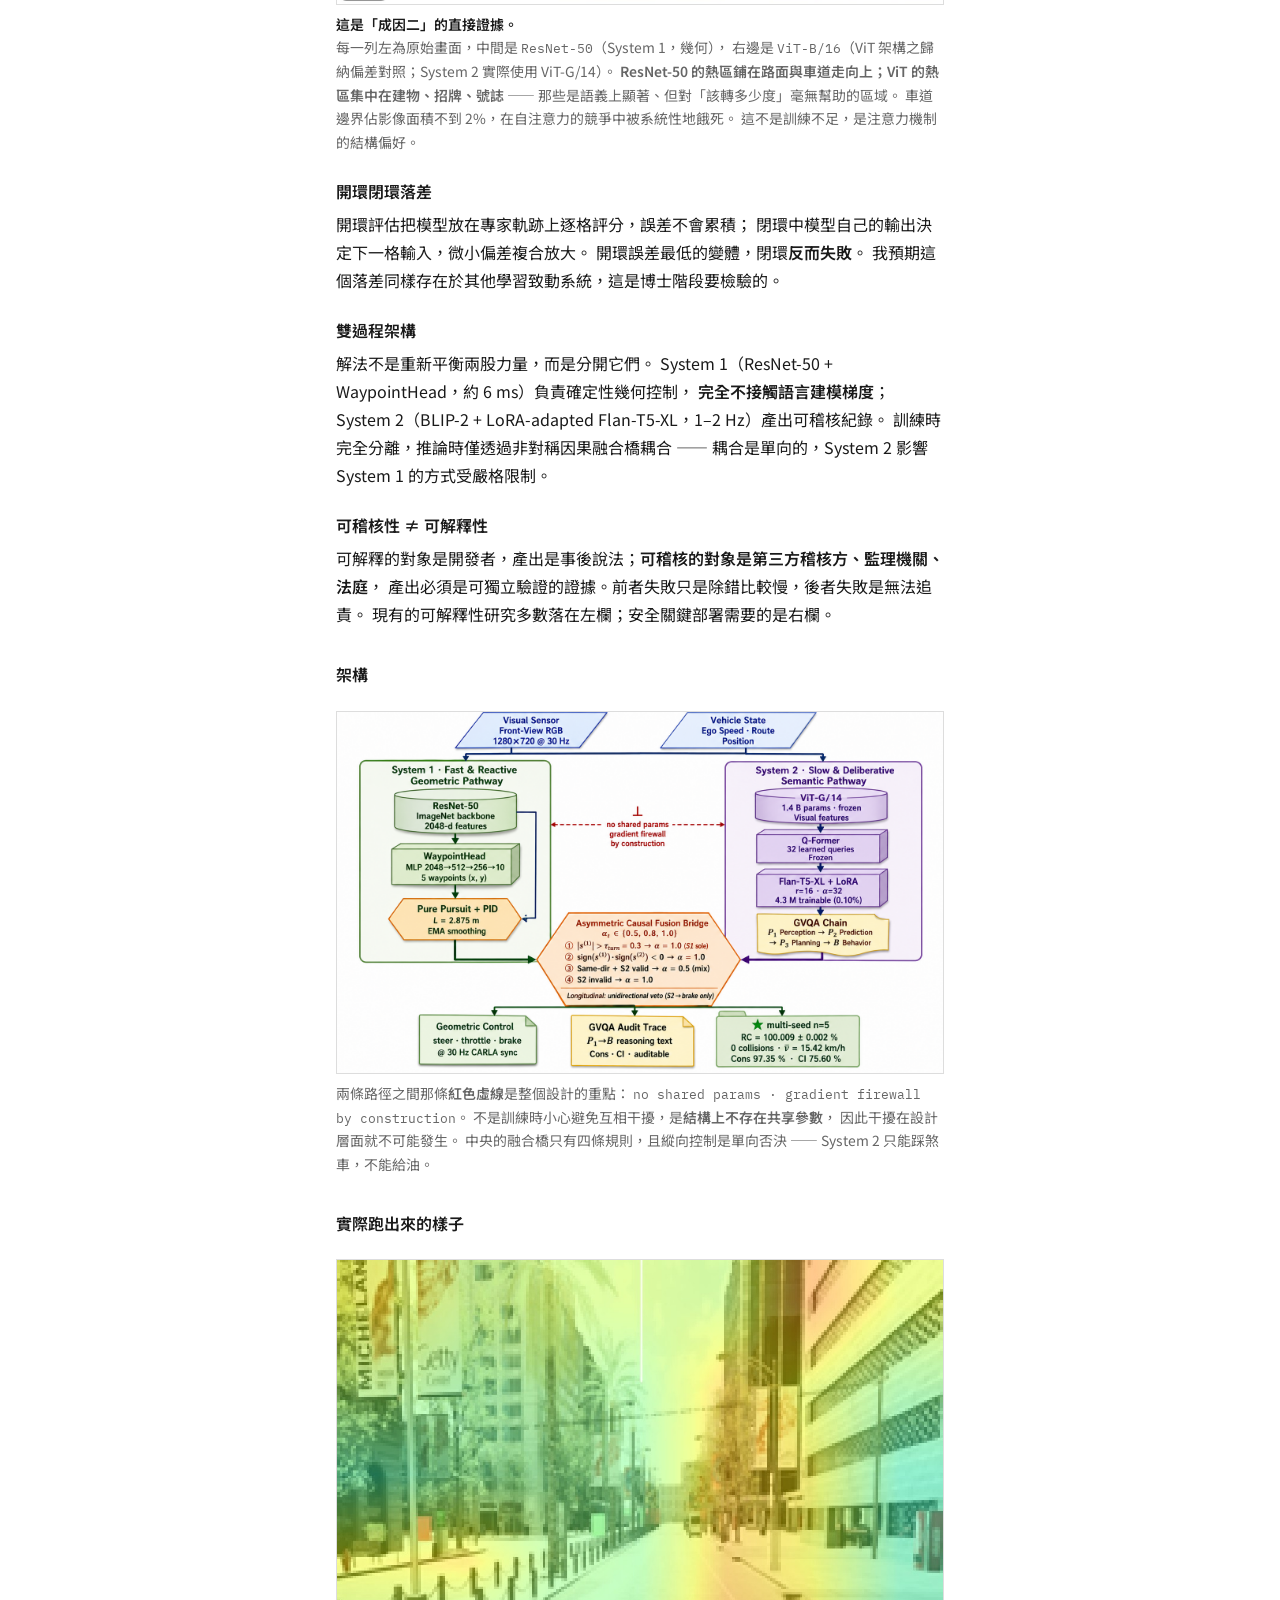
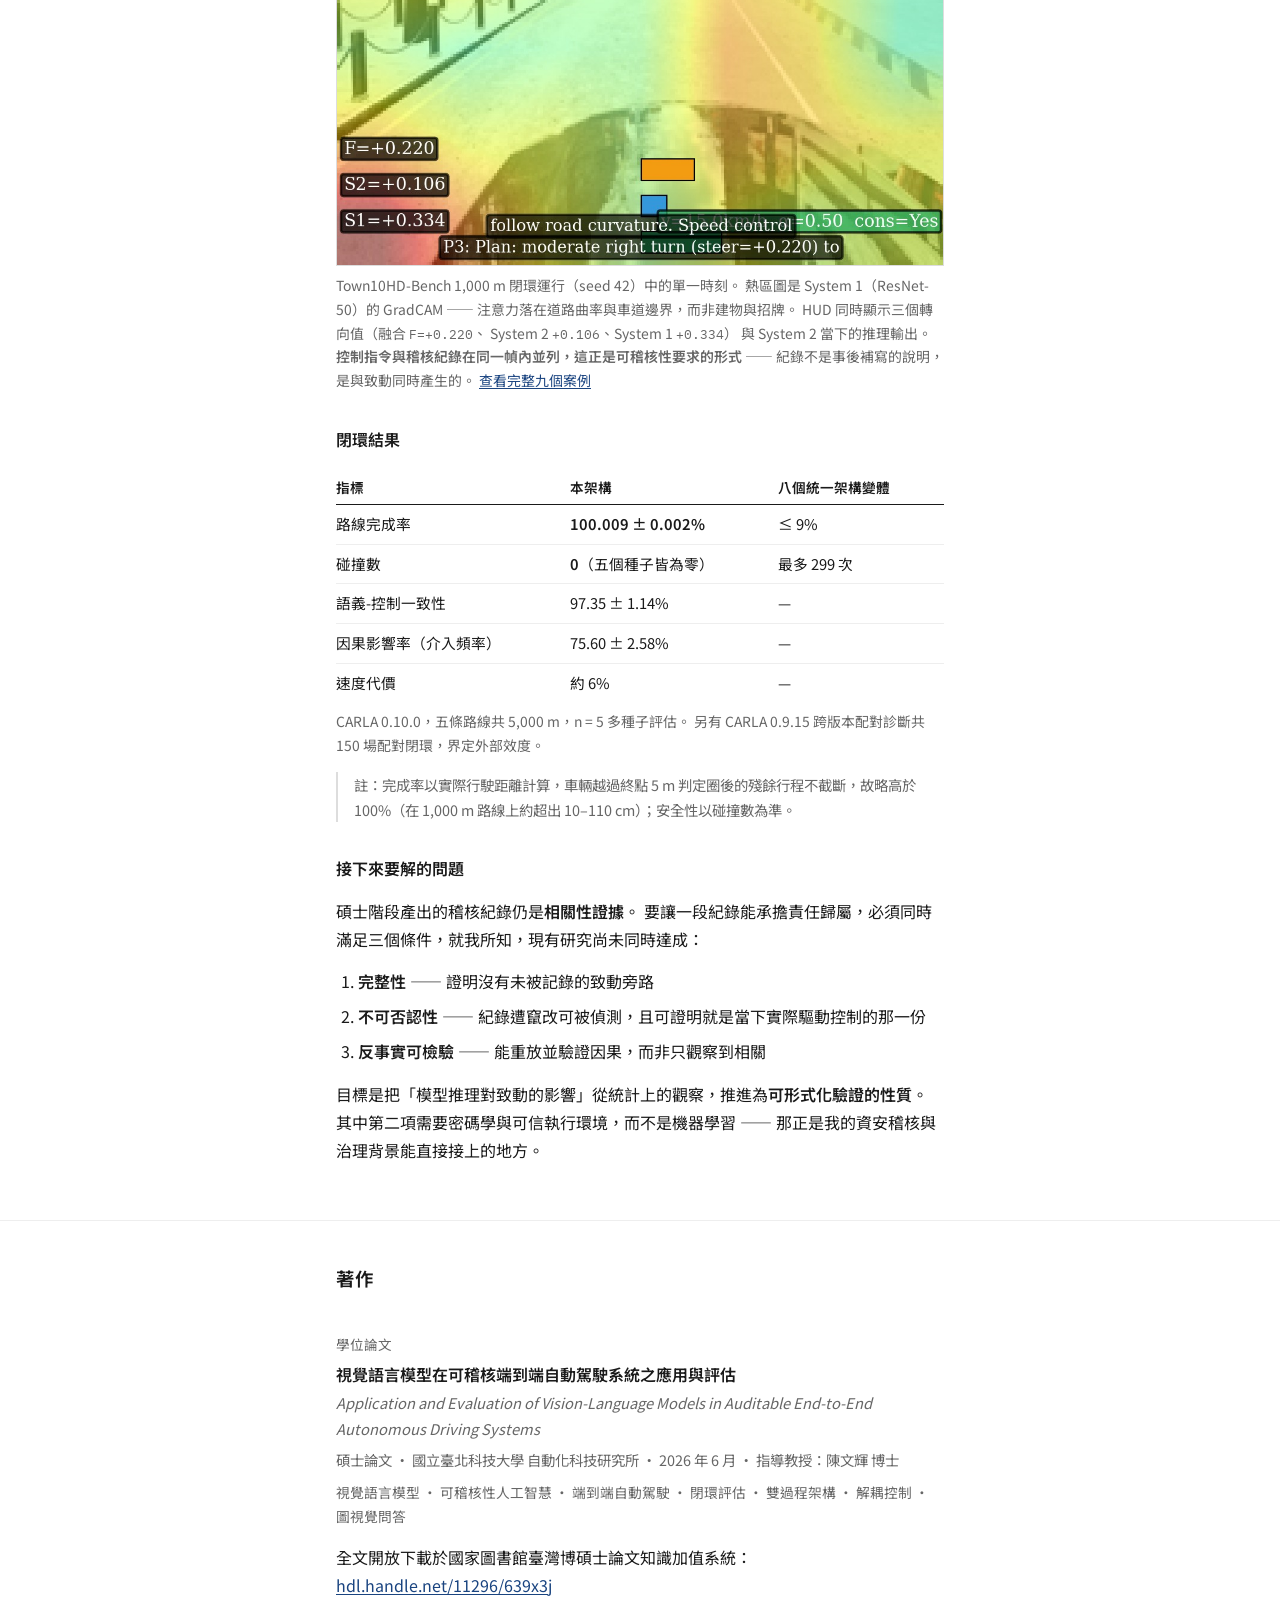
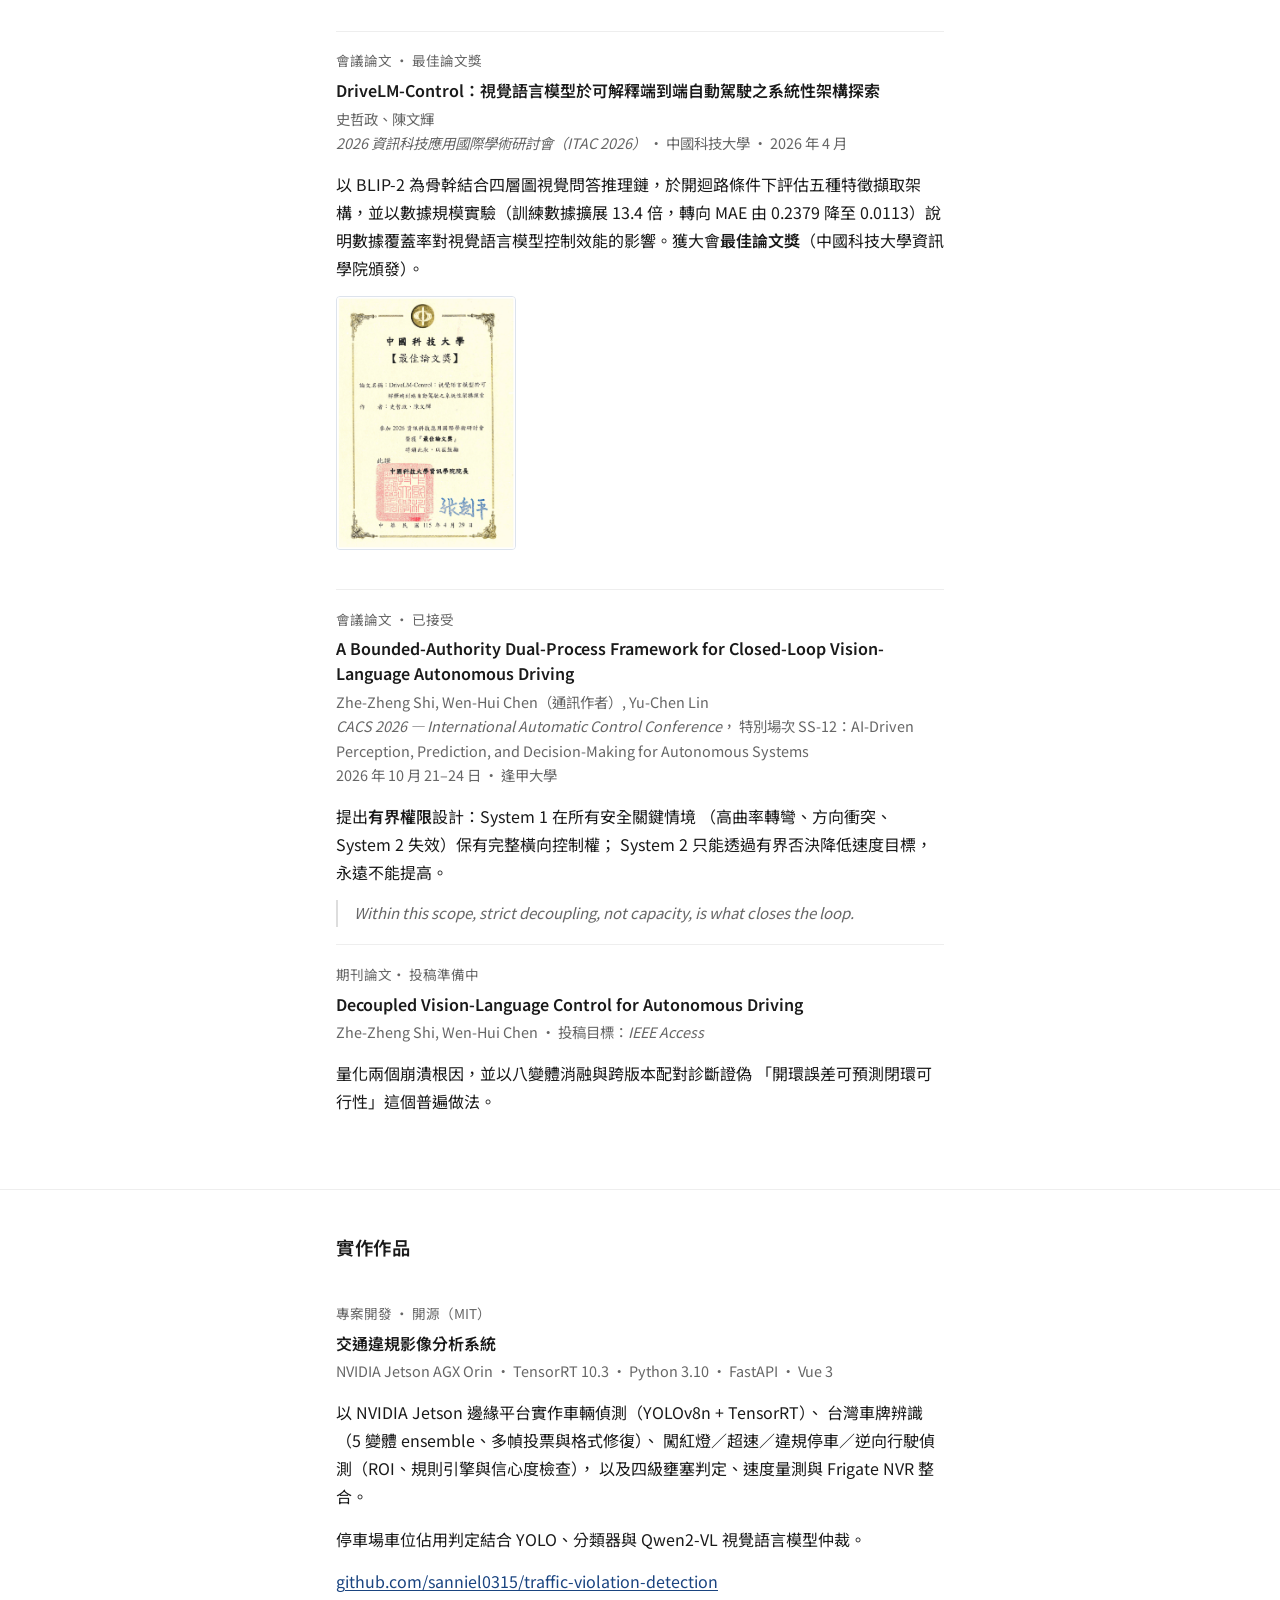
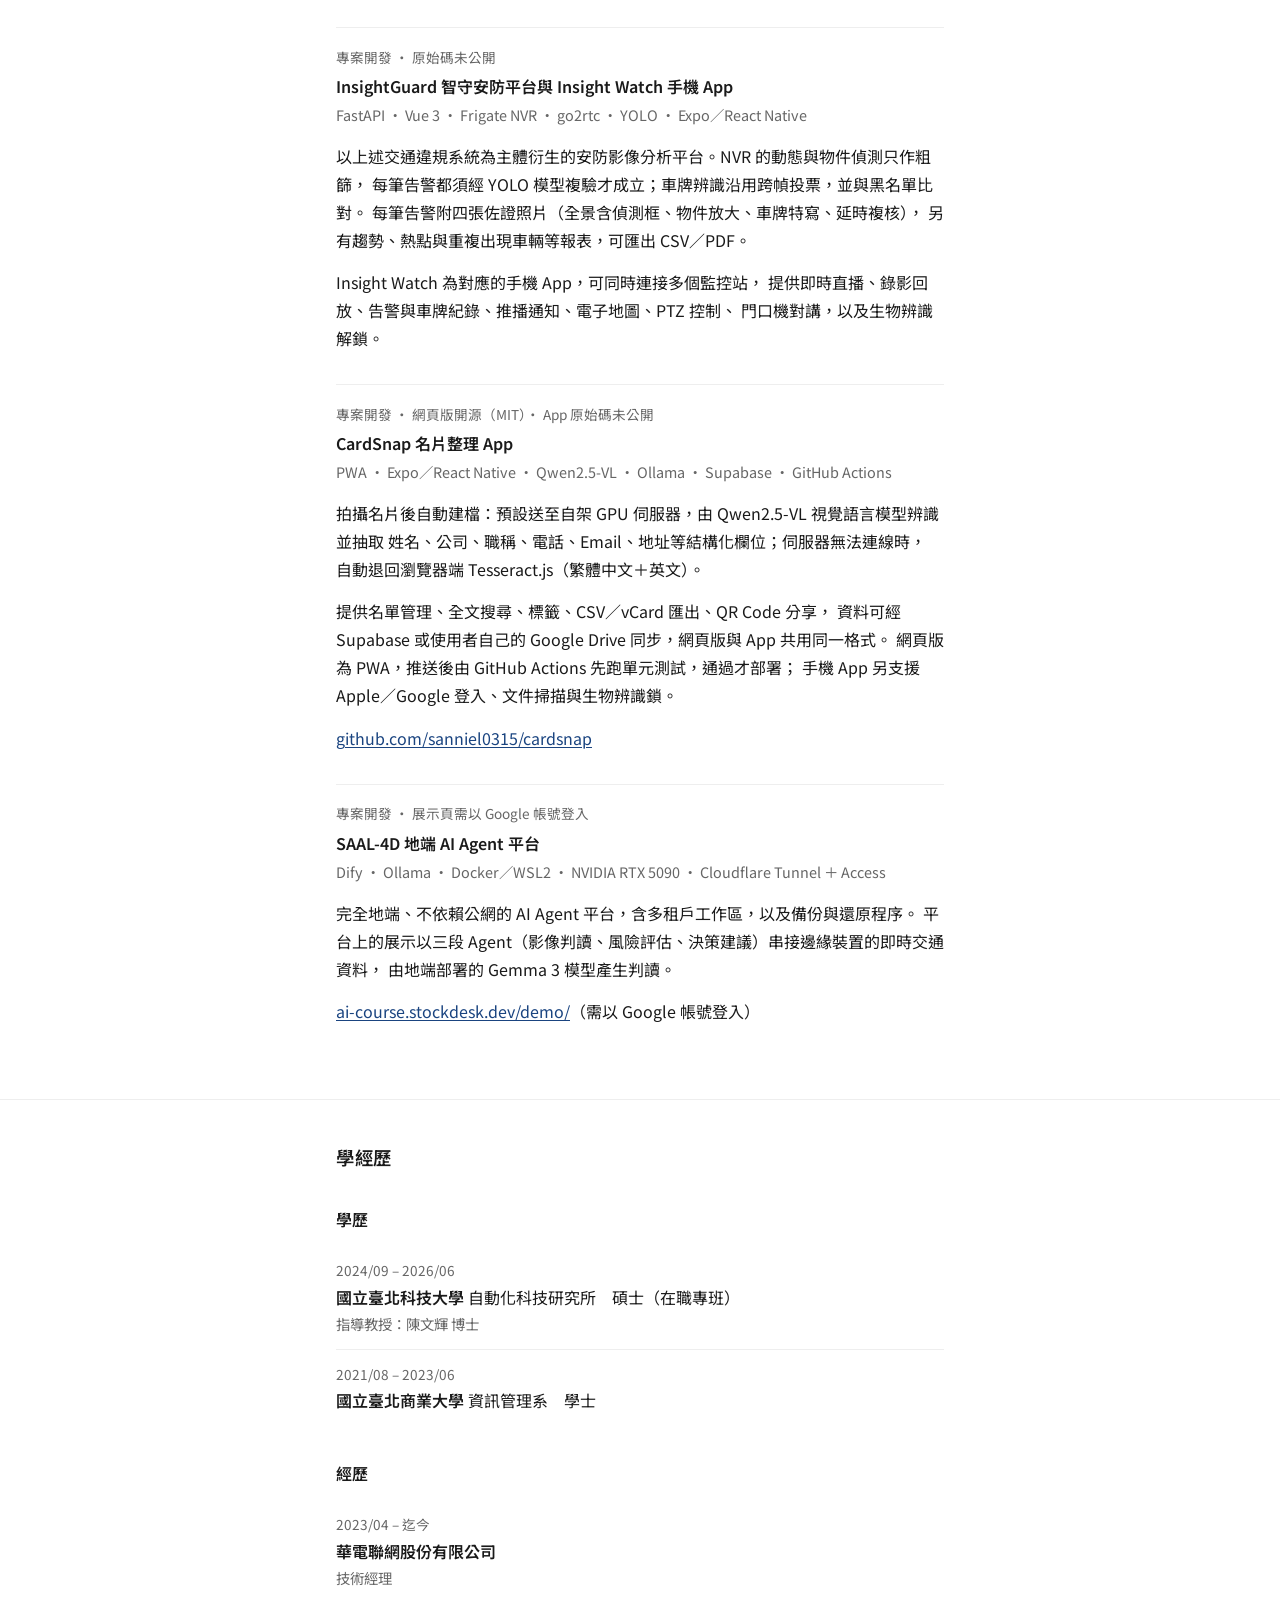
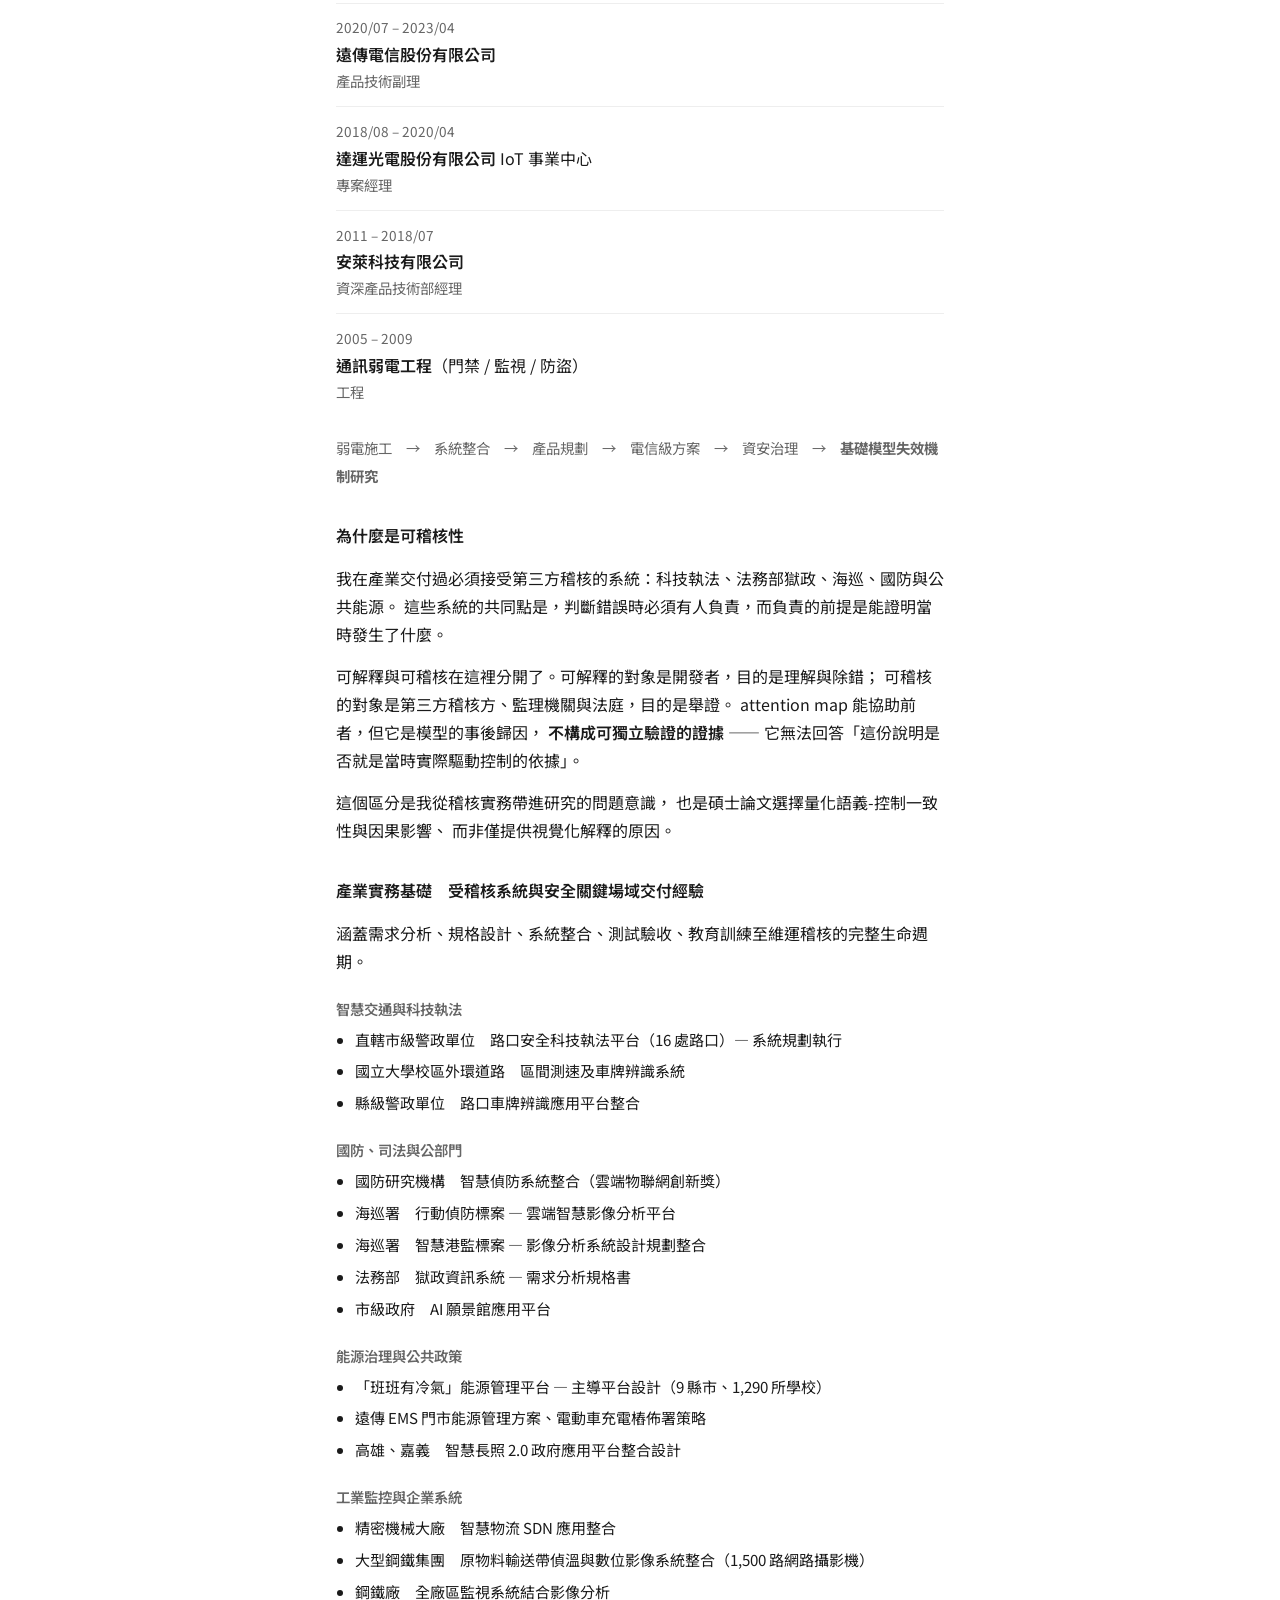
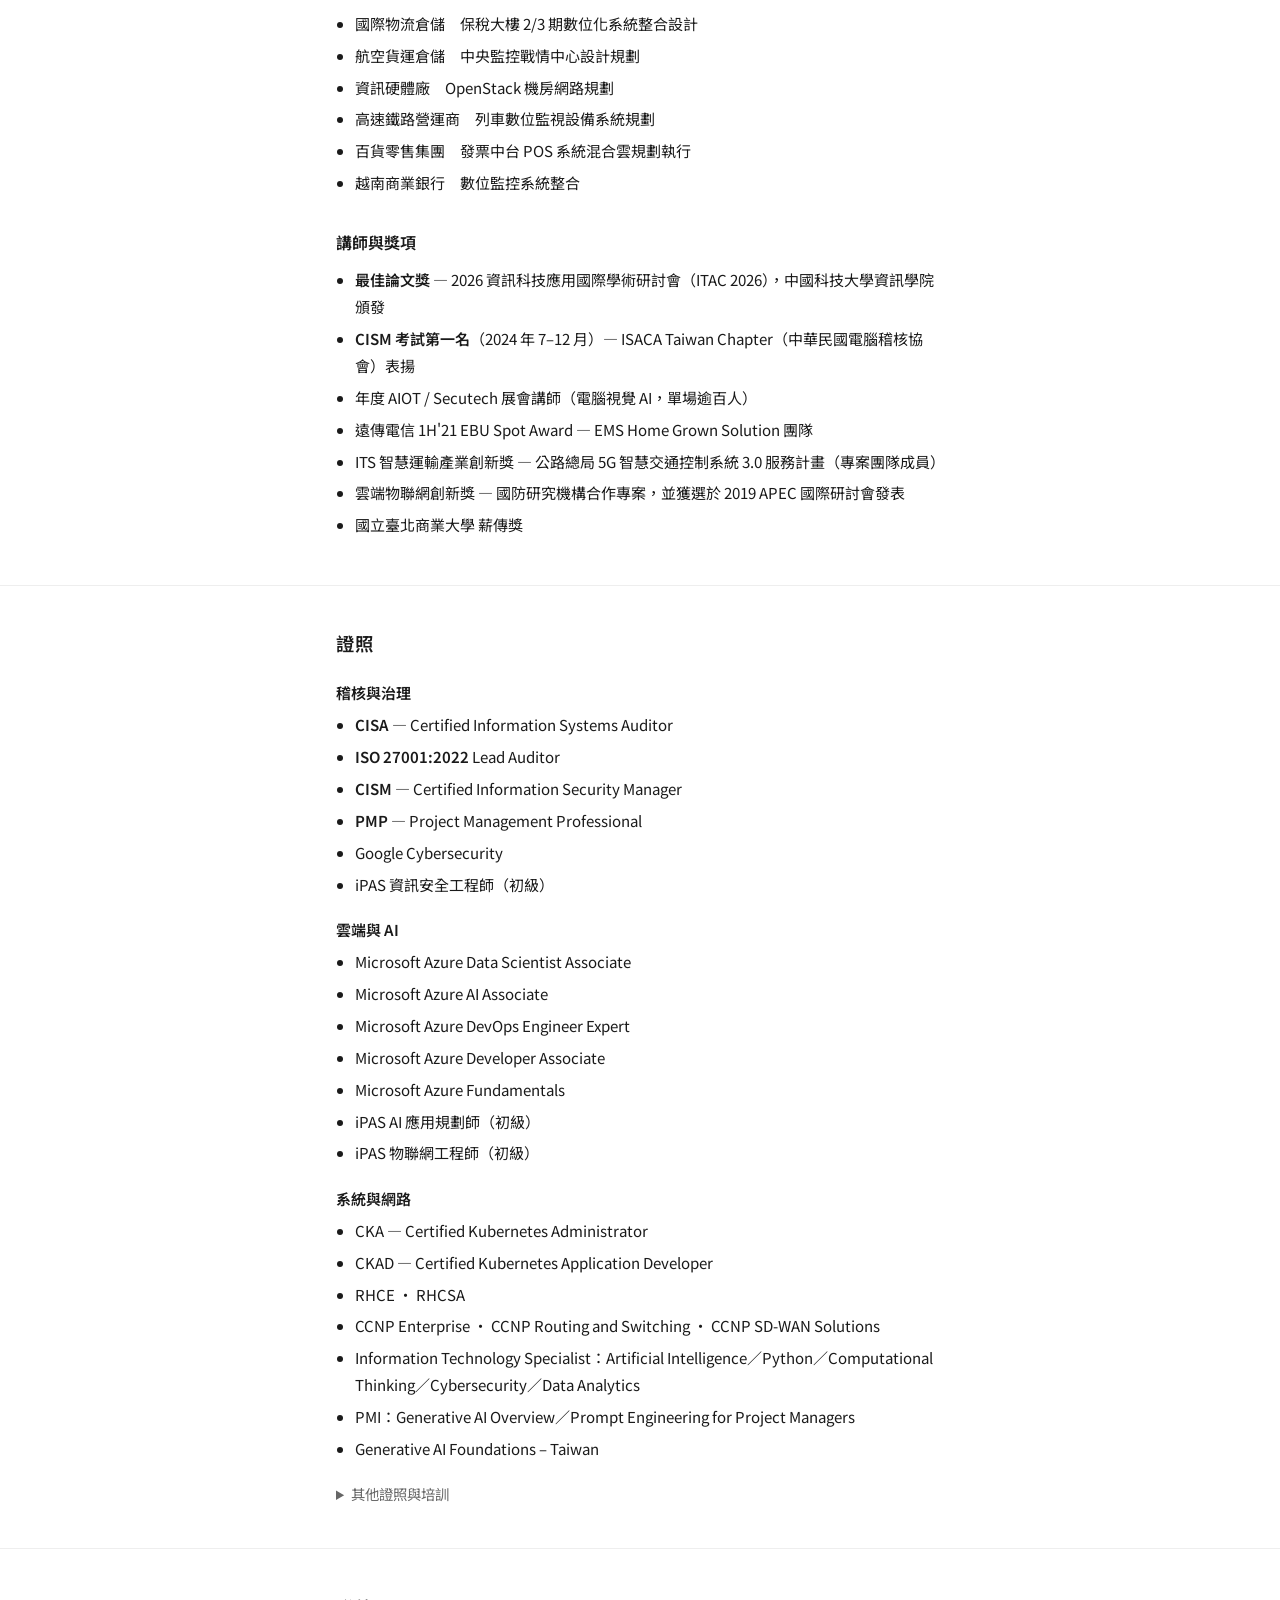
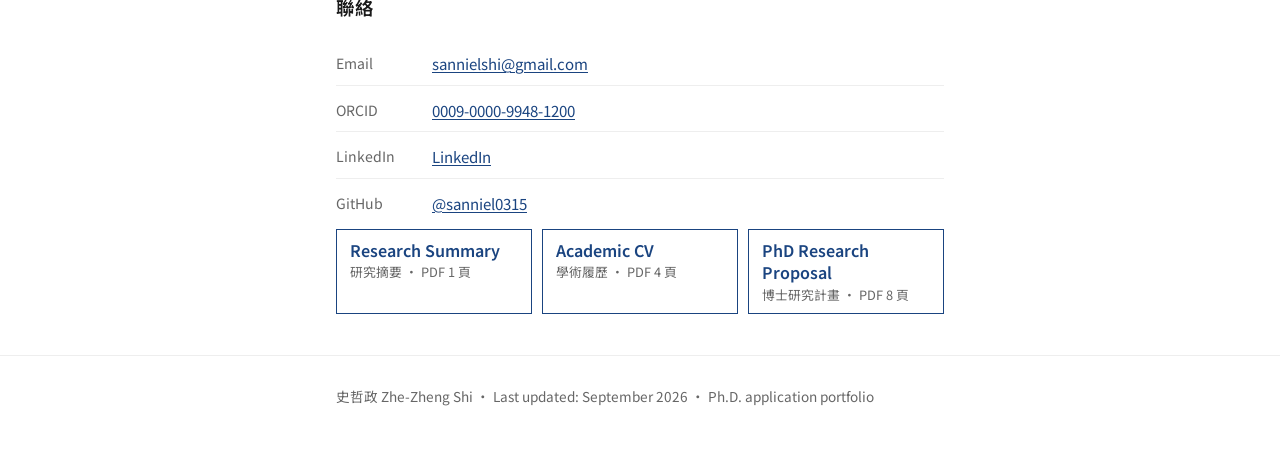
==== commit b4e39114: "CV: 4-page layout with certifications and photo gallery Co-Authored-By: Claude Opus 5.5 <noreply@ant" ====
--- a/site/index.html
+++ b/site/index.html
@@ -132,7 +132,7 @@
               >Research Summary<span>研究摘要 · PDF 1 頁</span></a
             >
             <a href="files/shi-zhe-zheng-cv.pdf"
-              >Academic CV<span>學術履歷 · PDF 3 頁</span></a
+              >Academic CV<span>學術履歷 · PDF 4 頁</span></a
             >
             <a href="files/shi-zhe-zheng-phd-research-proposal.pdf"
               >PhD Research Proposal<span>博士研究計畫 · PDF 8 頁</span></a
@@ -856,7 +856,7 @@
               >Research Summary<span>研究摘要 · PDF 1 頁</span></a
             >
             <a href="files/shi-zhe-zheng-cv.pdf"
-              >Academic CV<span>學術履歷 · PDF 3 頁</span></a
+              >Academic CV<span>學術履歷 · PDF 4 頁</span></a
             >
             <a href="files/shi-zhe-zheng-phd-research-proposal.pdf"
               >PhD Research Proposal<span>博士研究計畫 · PDF 8 頁</span></a
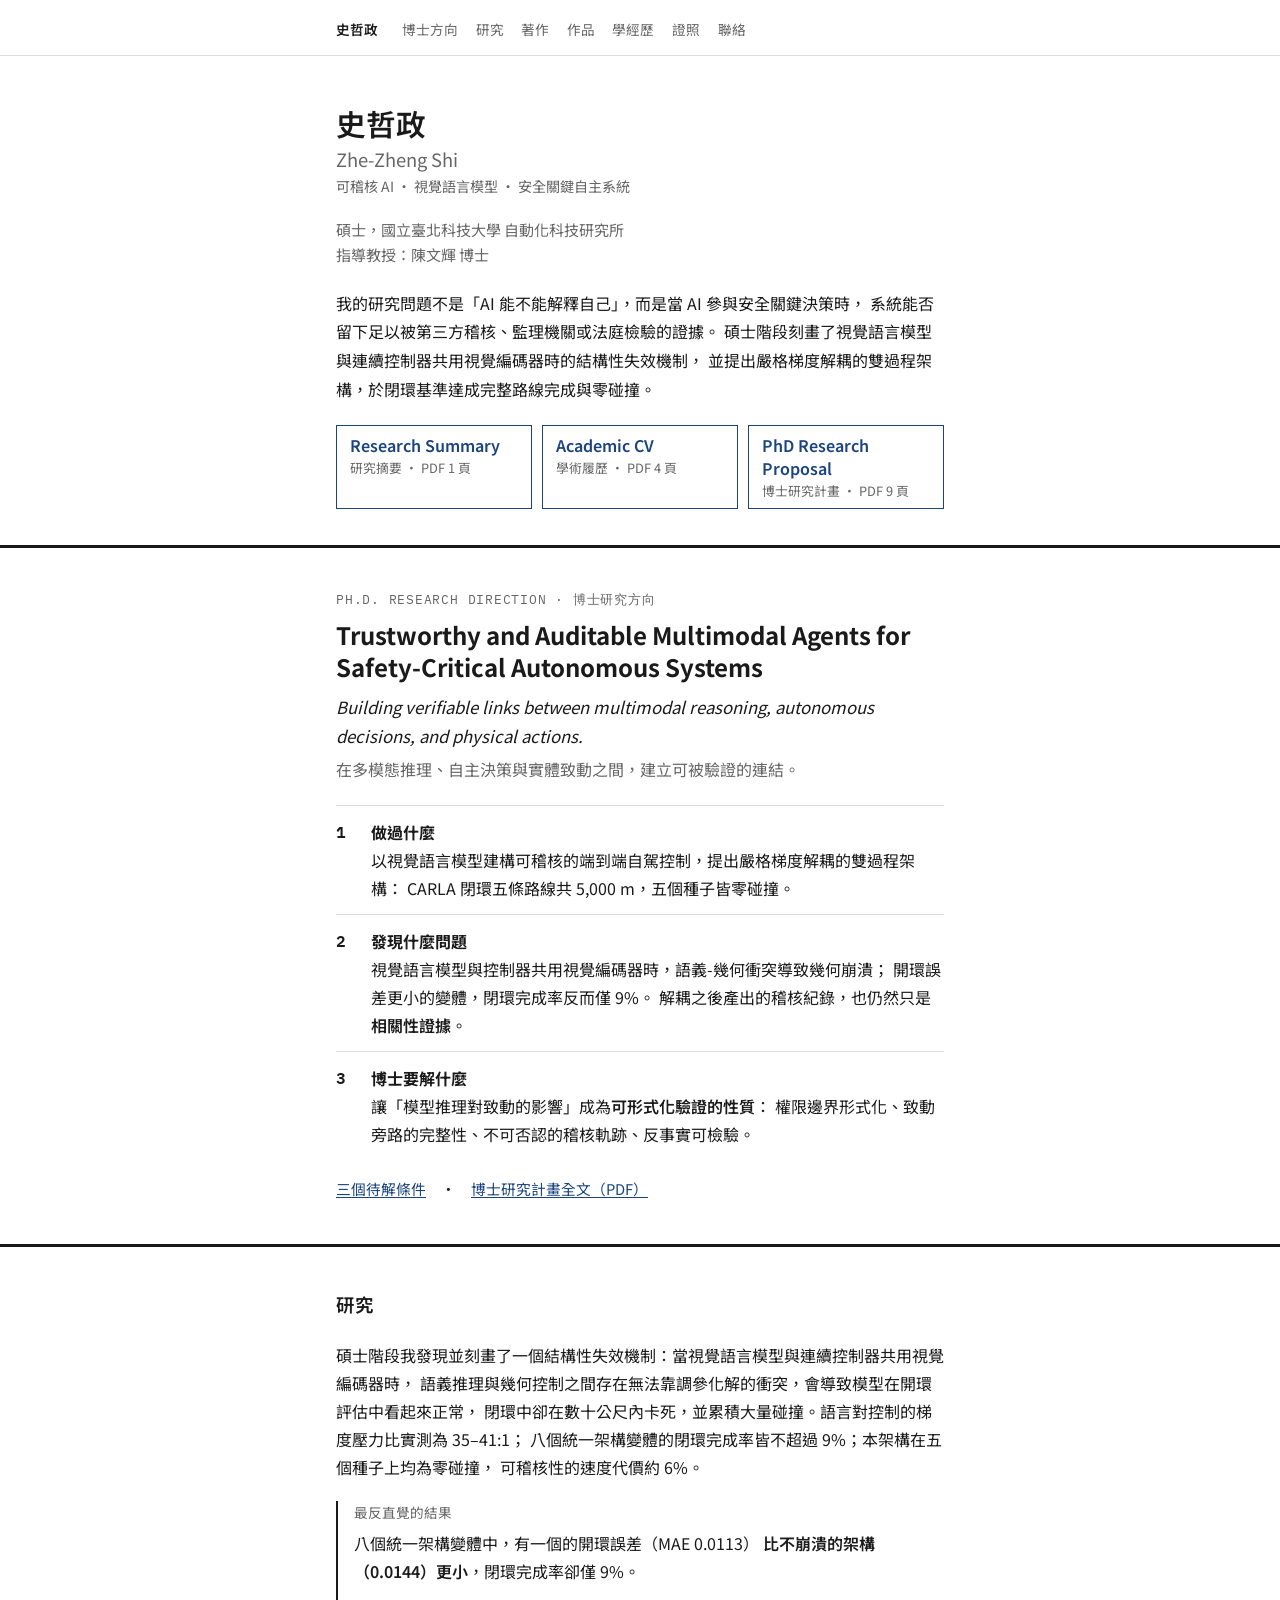
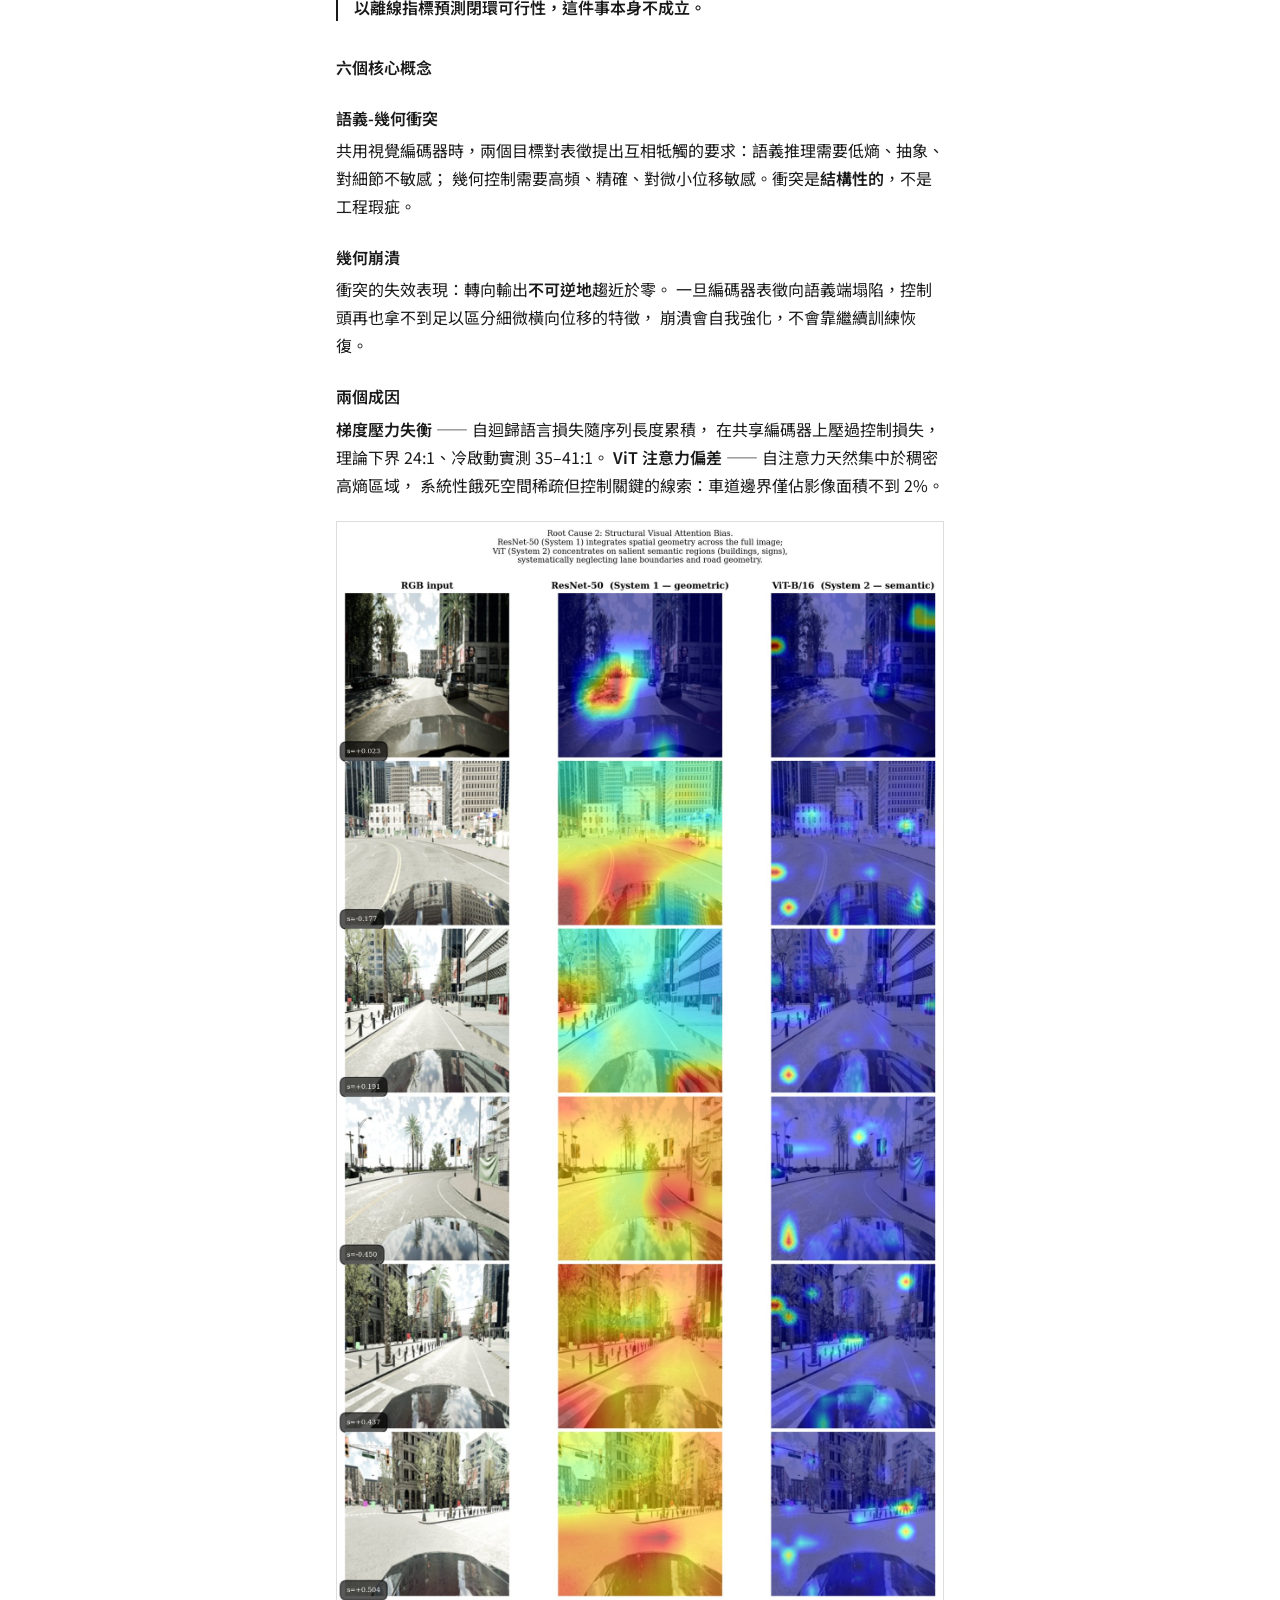
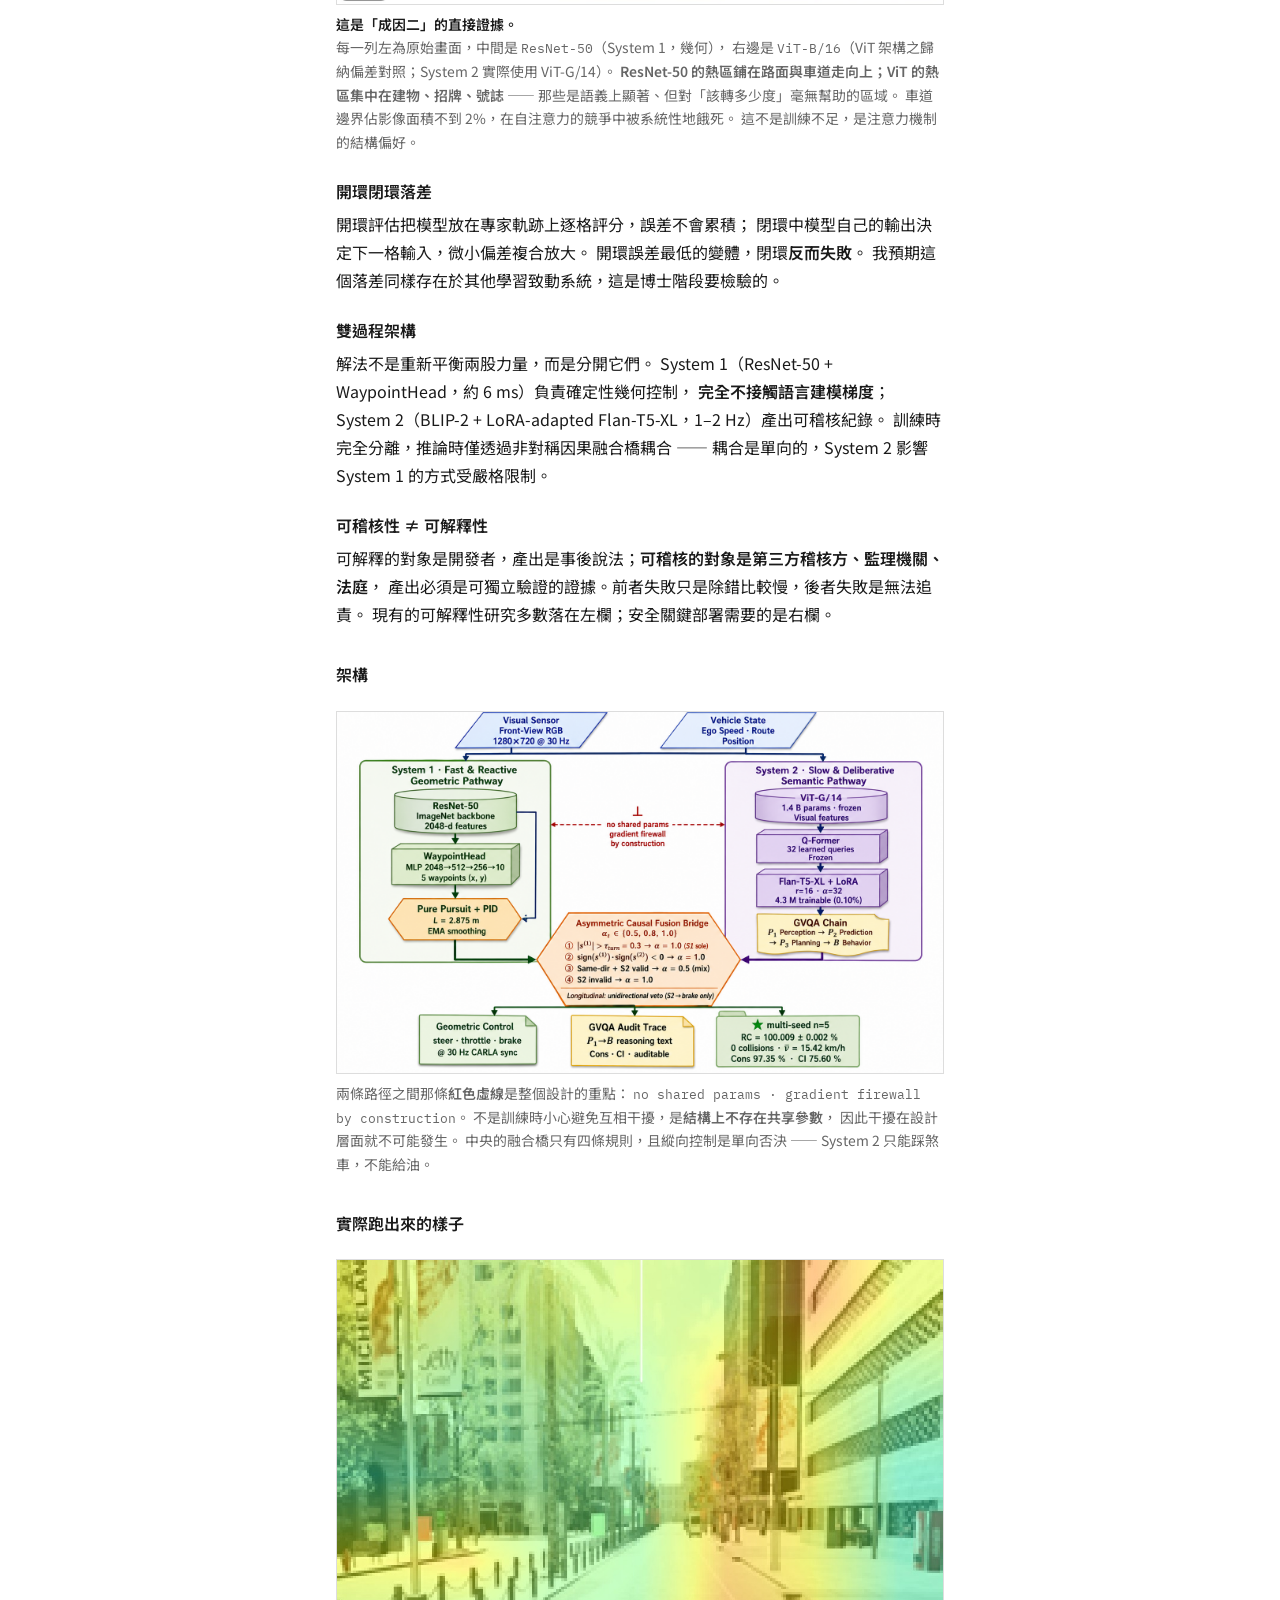
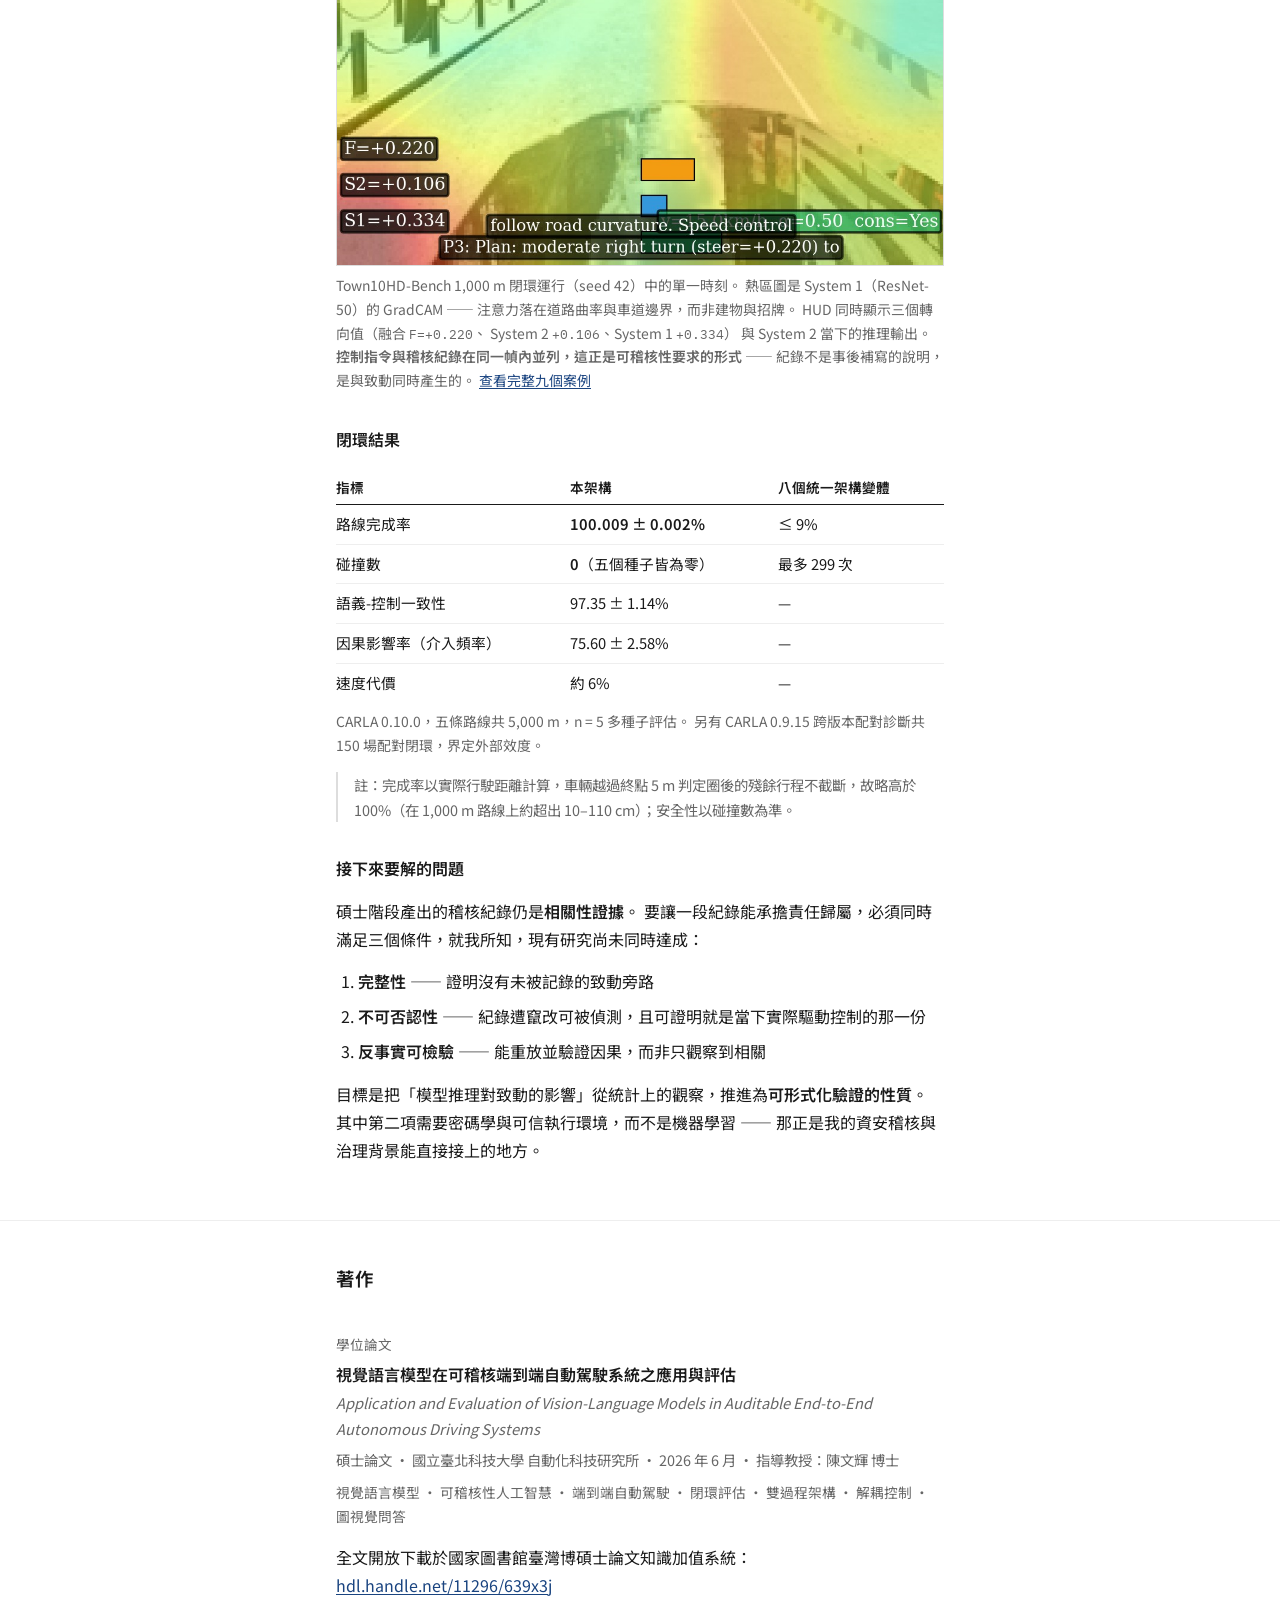
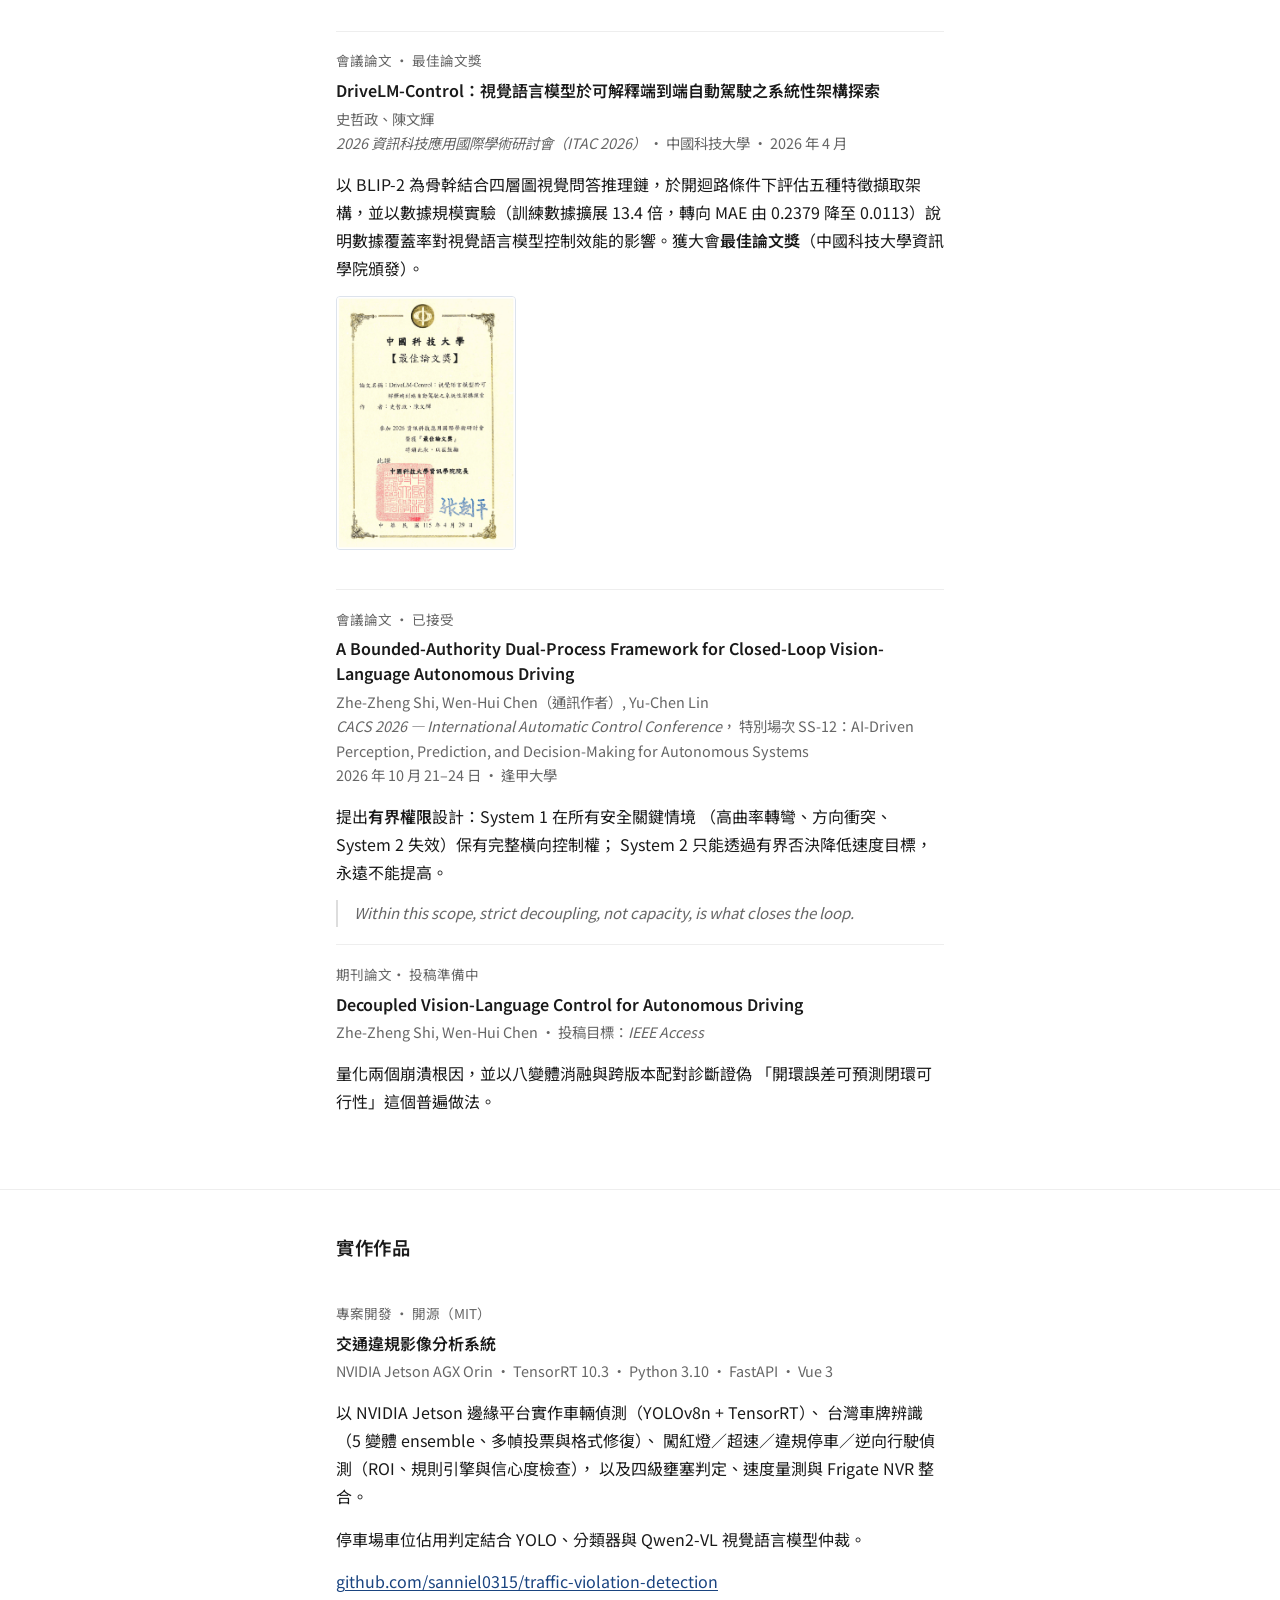
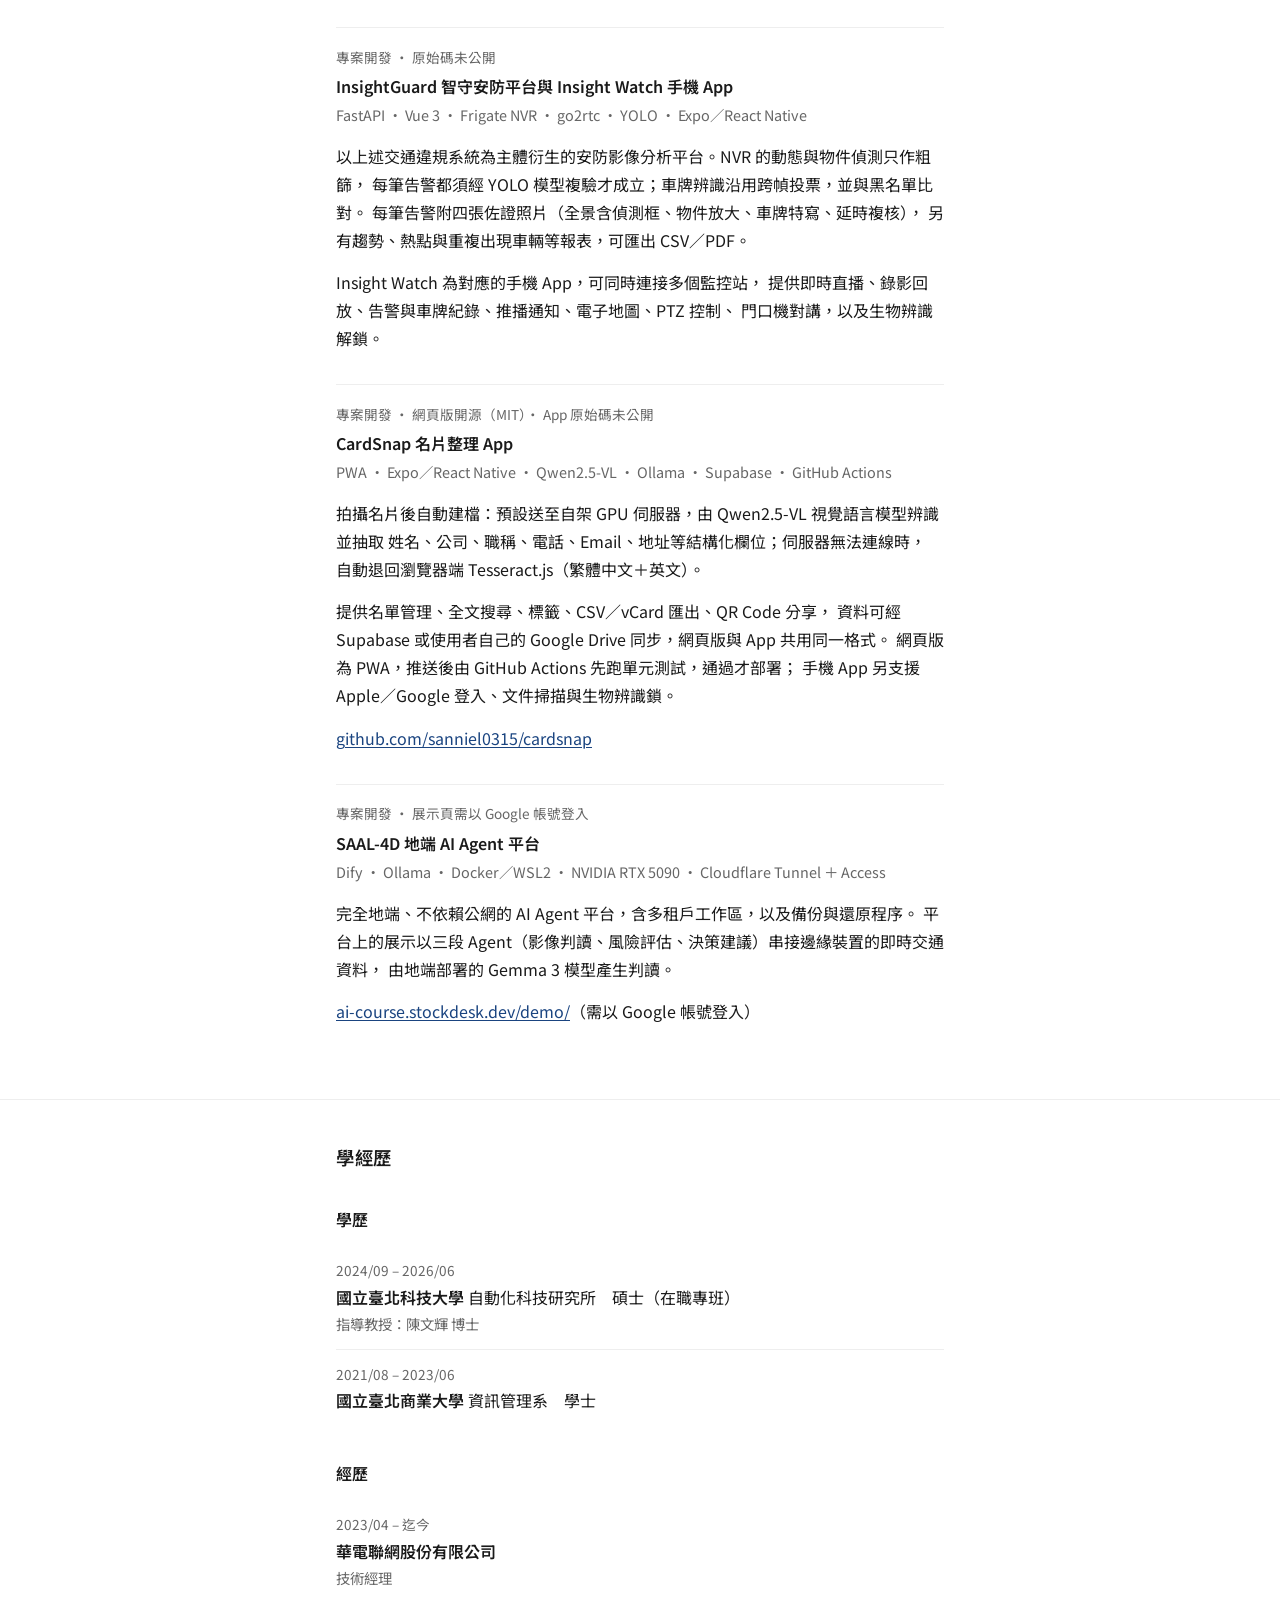
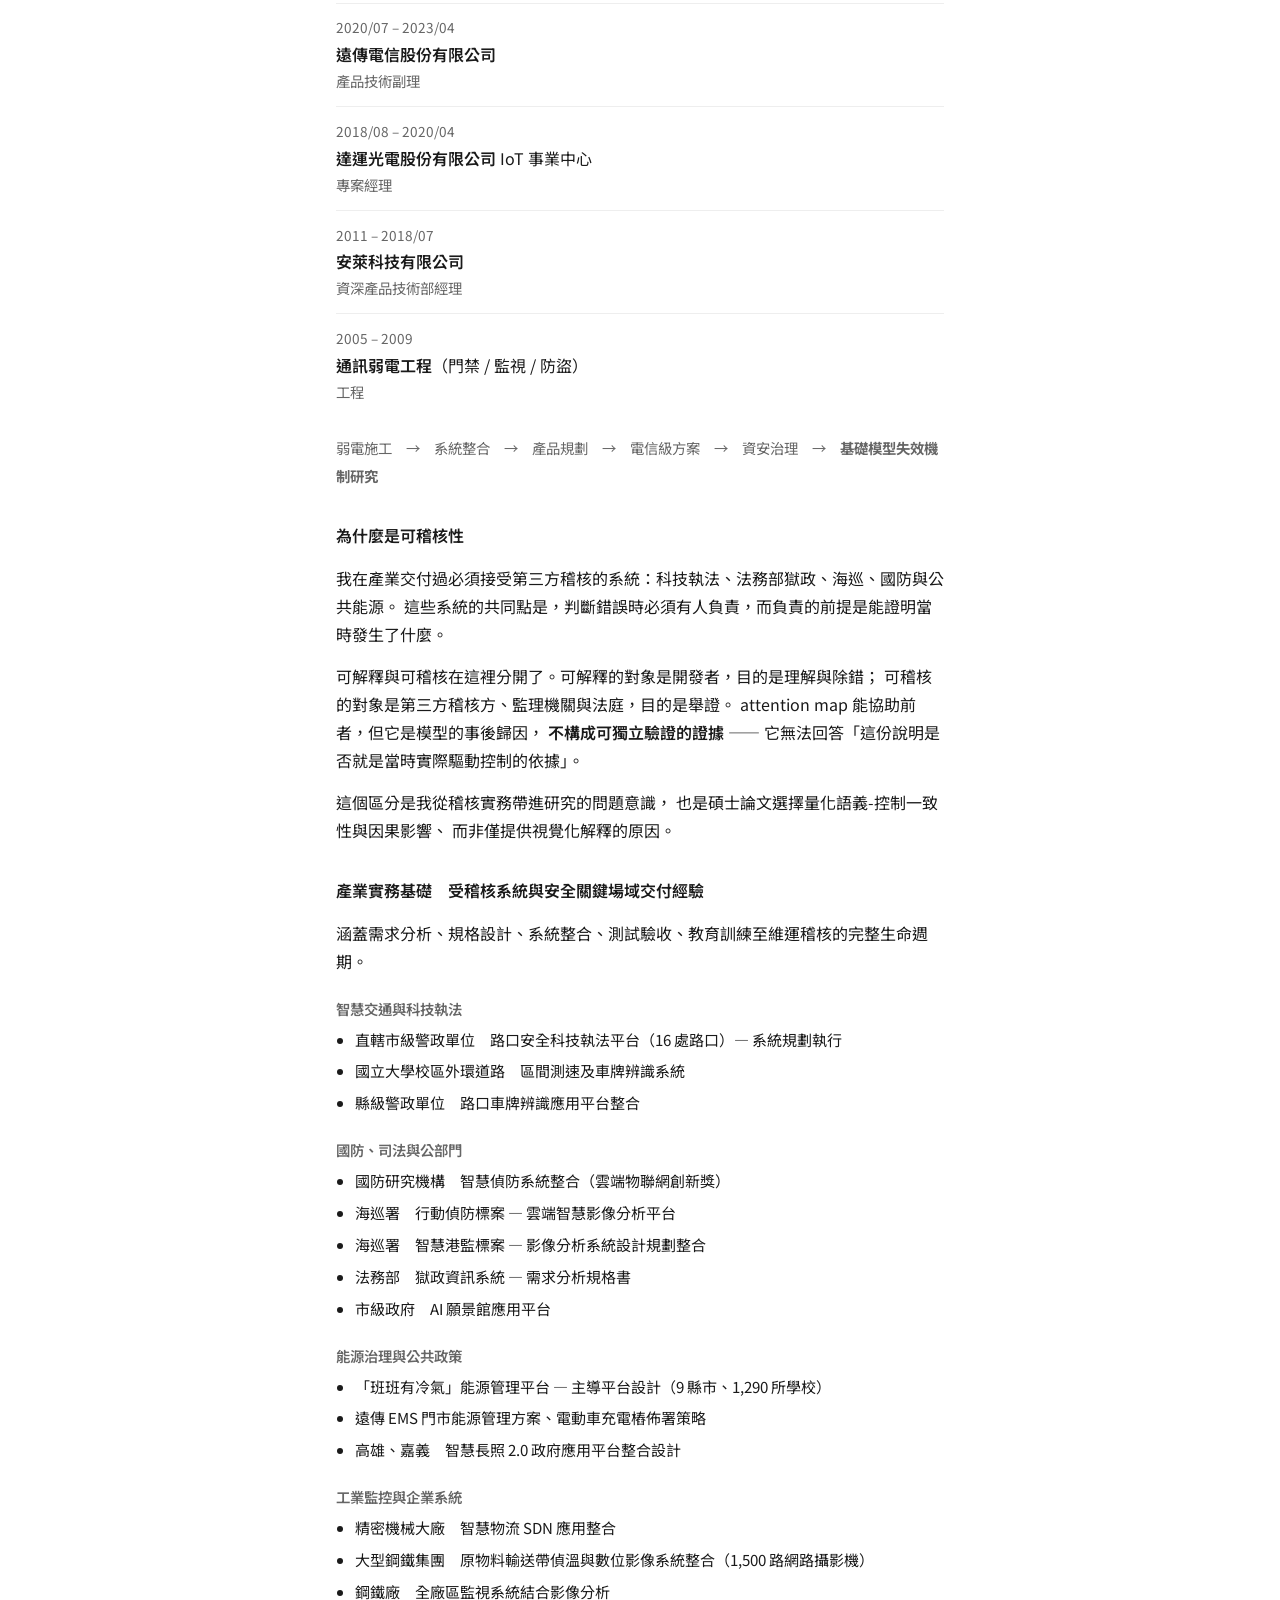
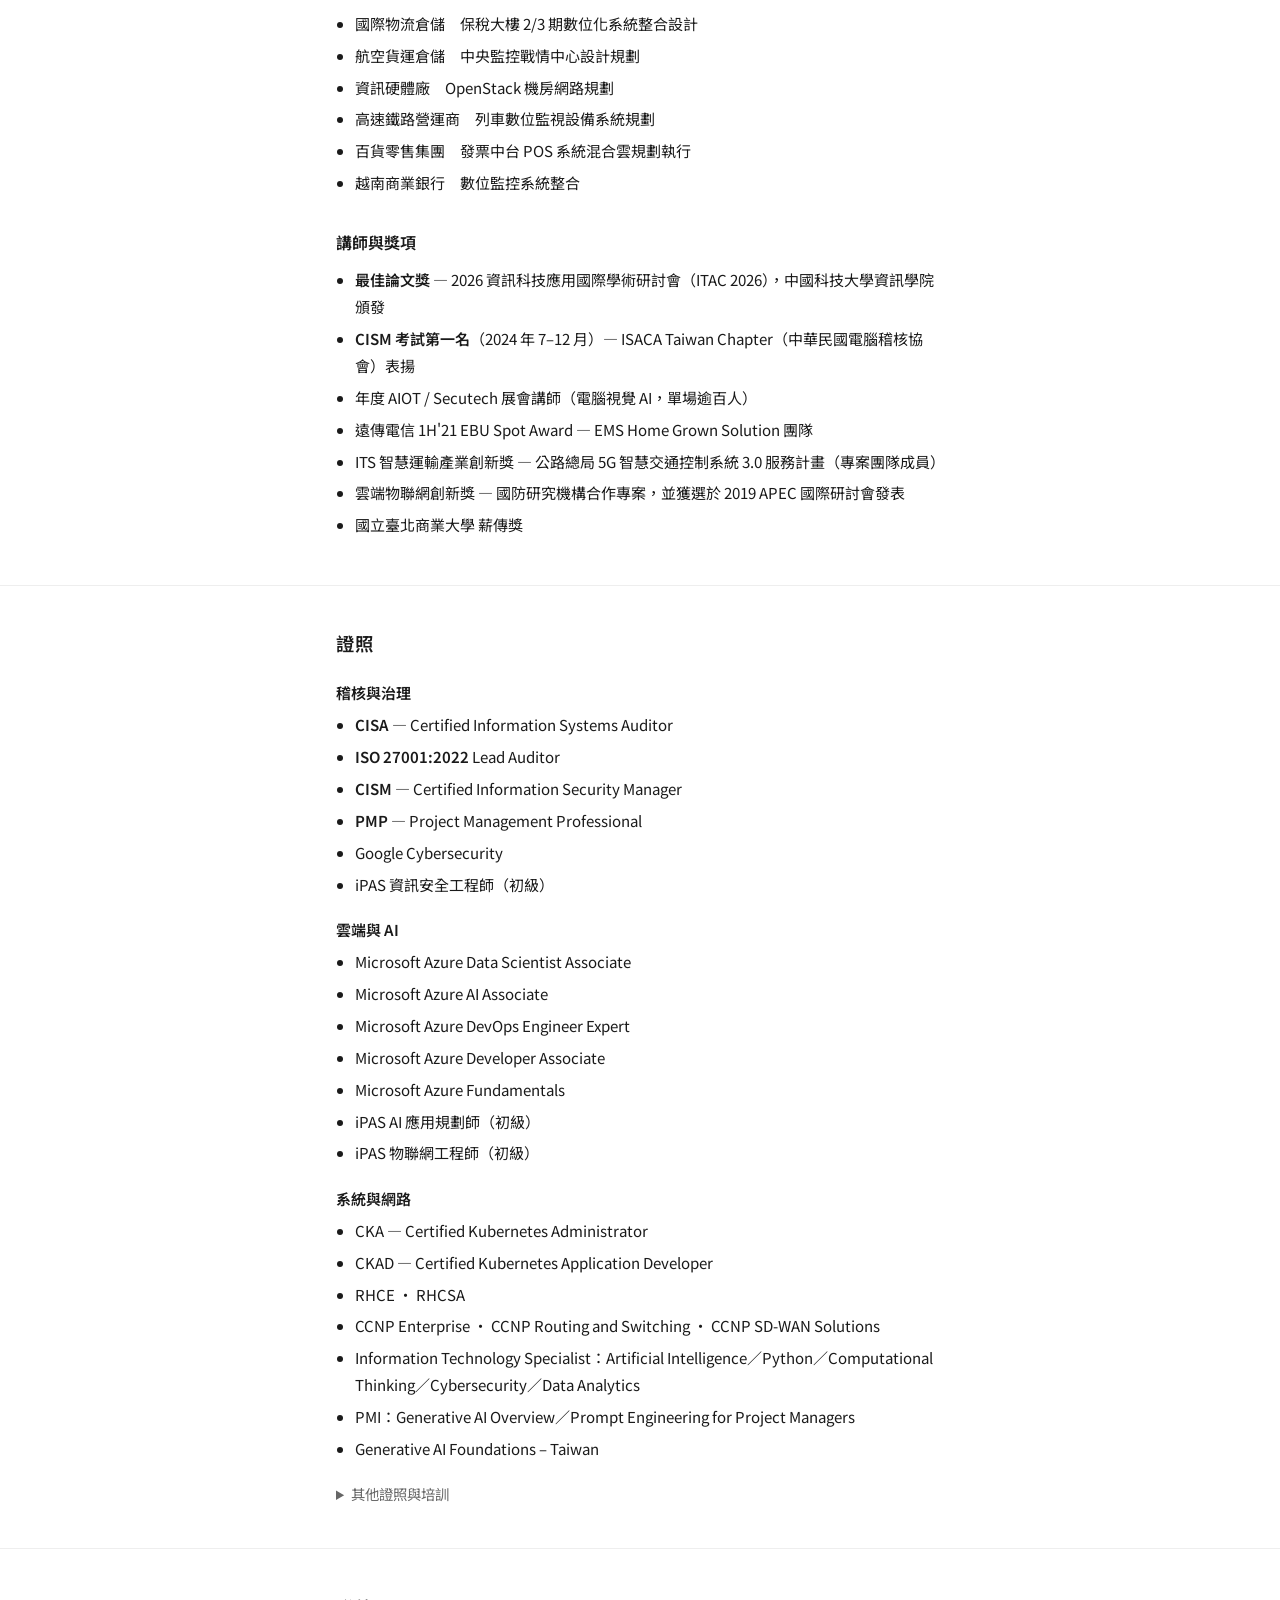
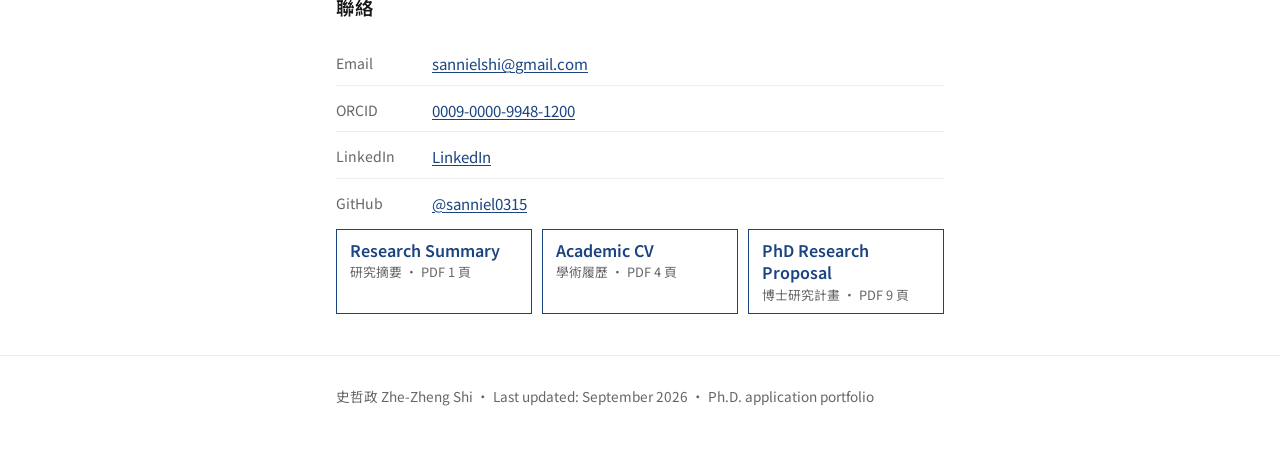
==== commit 3c321bcc: "Proposal: formalization with cited sources (9 pages) Co-Authored-By: Claude Opus 5.5 <noreply@anthro" ====
--- a/site/index.html
+++ b/site/index.html
@@ -135,7 +135,7 @@
               >Academic CV<span>學術履歷 · PDF 4 頁</span></a
             >
             <a href="files/shi-zhe-zheng-phd-research-proposal.pdf"
-              >PhD Research Proposal<span>博士研究計畫 · PDF 8 頁</span></a
+              >PhD Research Proposal<span>博士研究計畫 · PDF 9 頁</span></a
             >
           </nav>
         </div>
@@ -859,7 +859,7 @@
               >Academic CV<span>學術履歷 · PDF 4 頁</span></a
             >
             <a href="files/shi-zhe-zheng-phd-research-proposal.pdf"
-              >PhD Research Proposal<span>博士研究計畫 · PDF 8 頁</span></a
+              >PhD Research Proposal<span>博士研究計畫 · PDF 9 頁</span></a
             >
           </nav>
         </div>
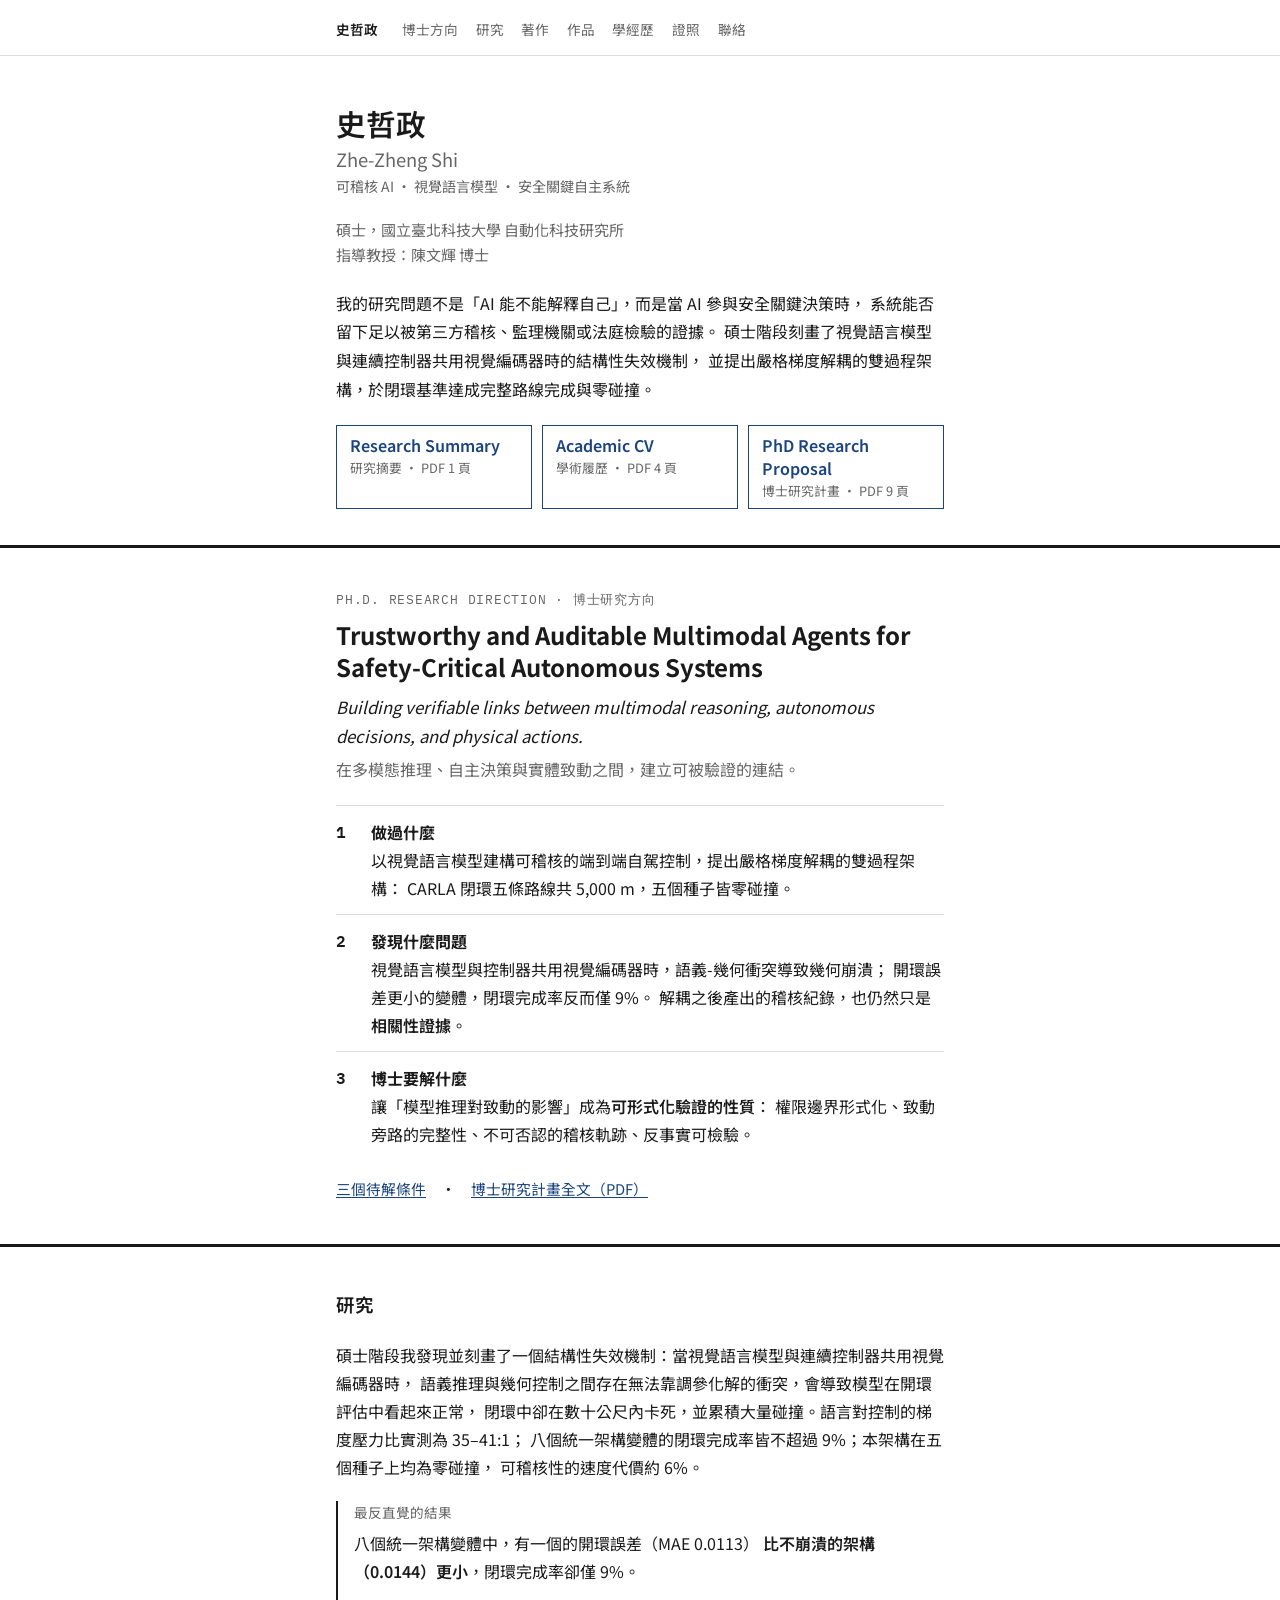
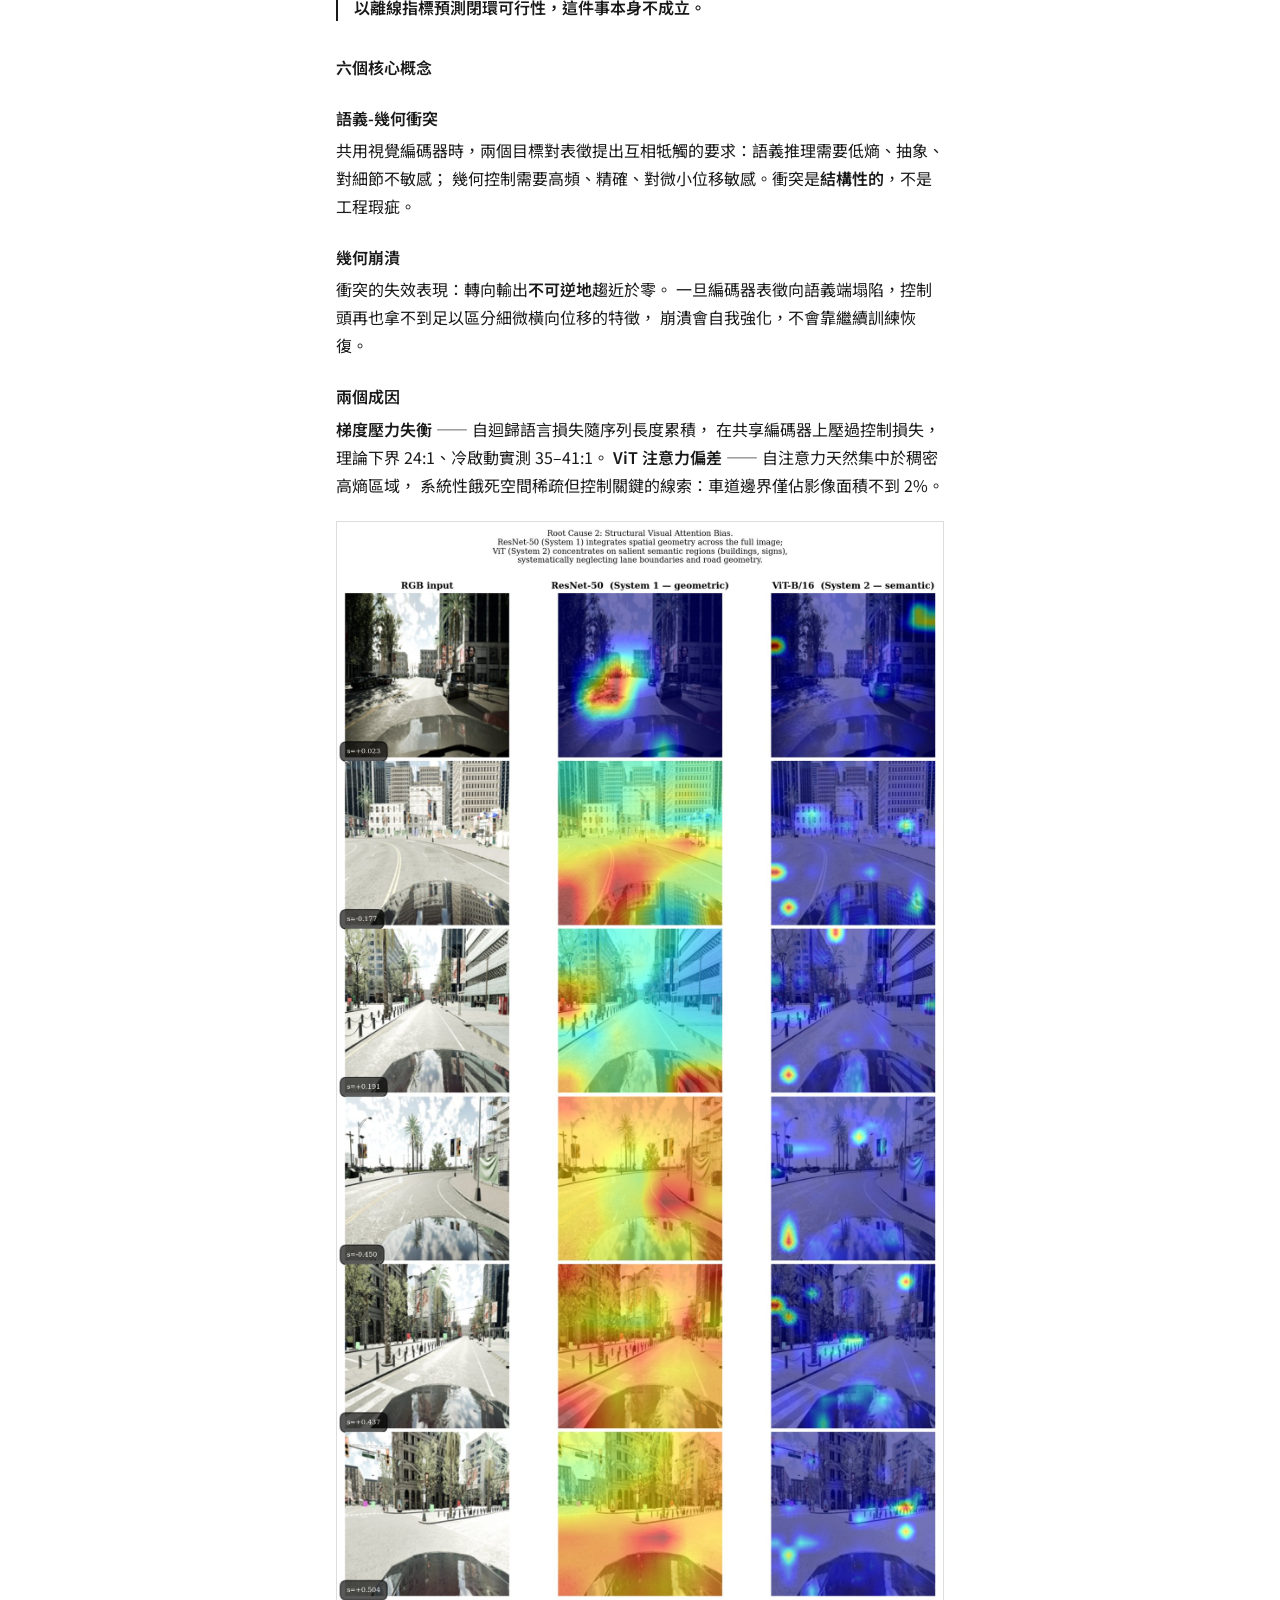
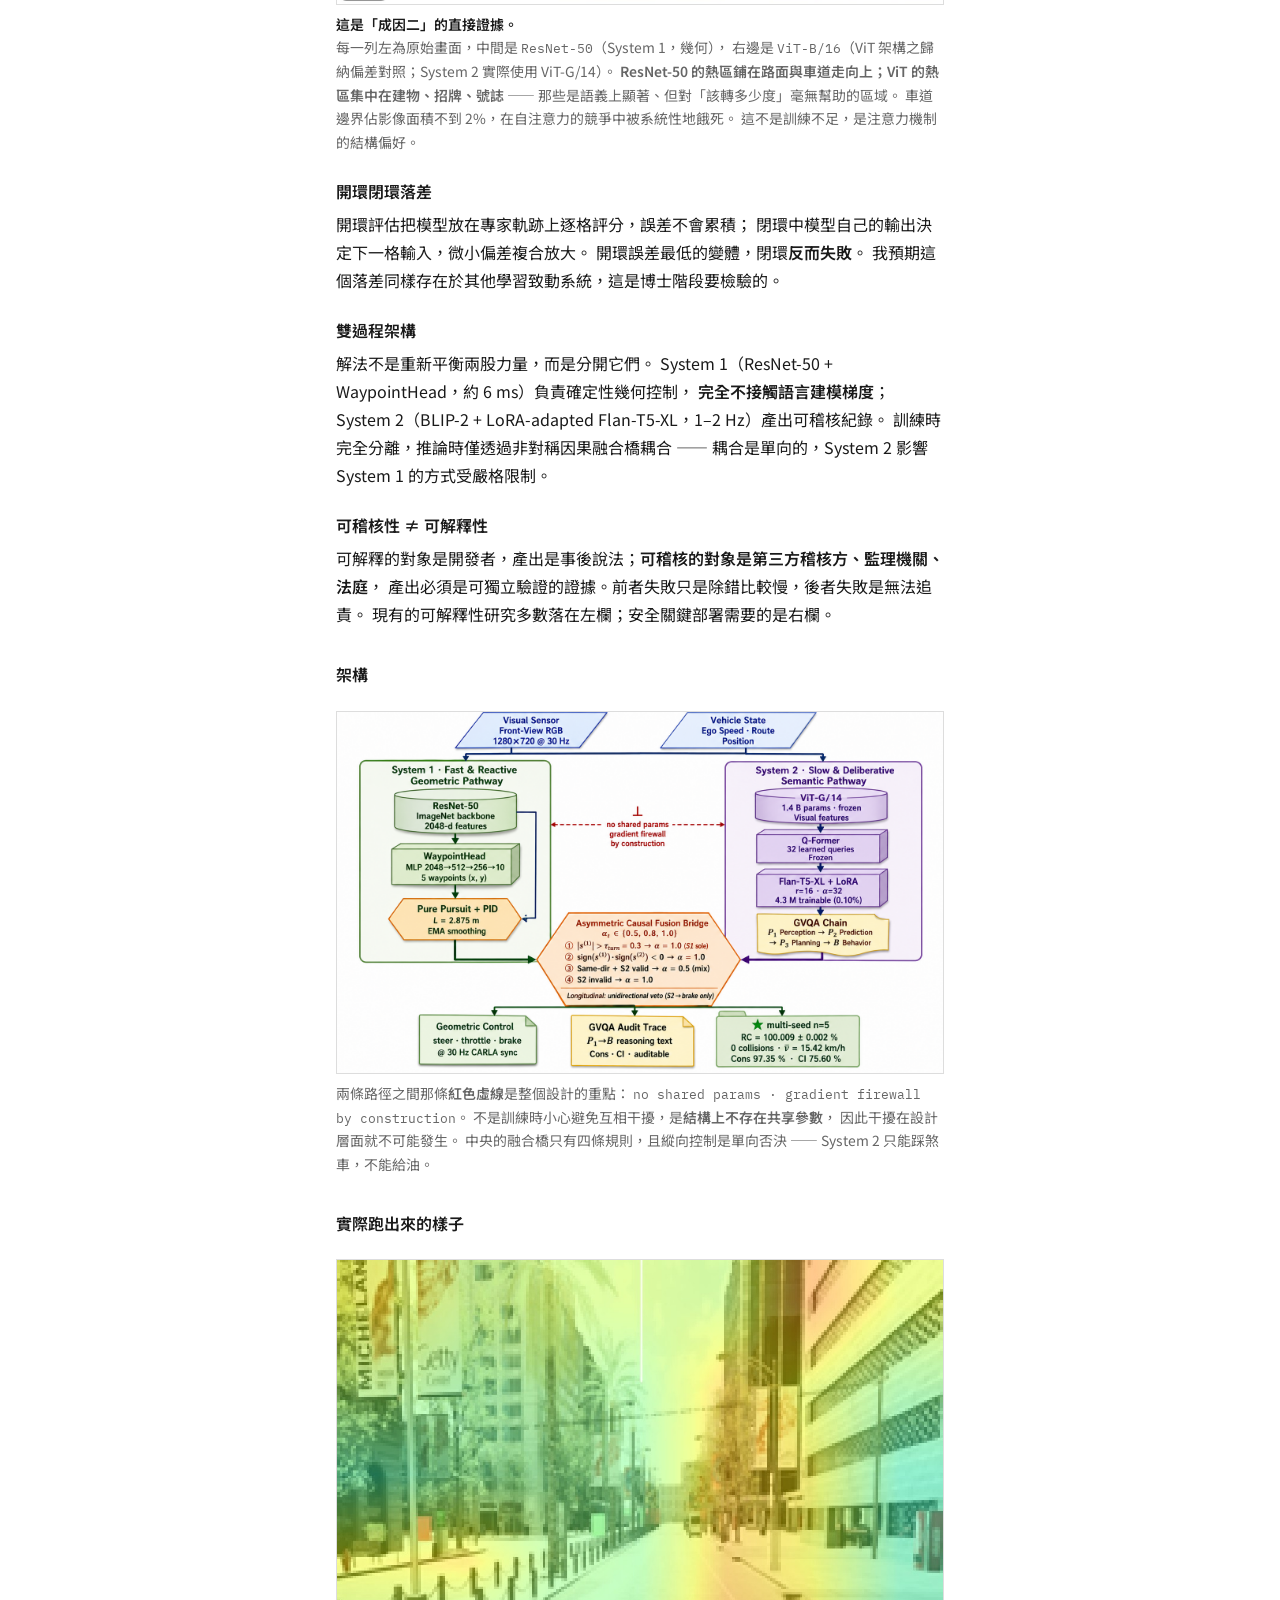
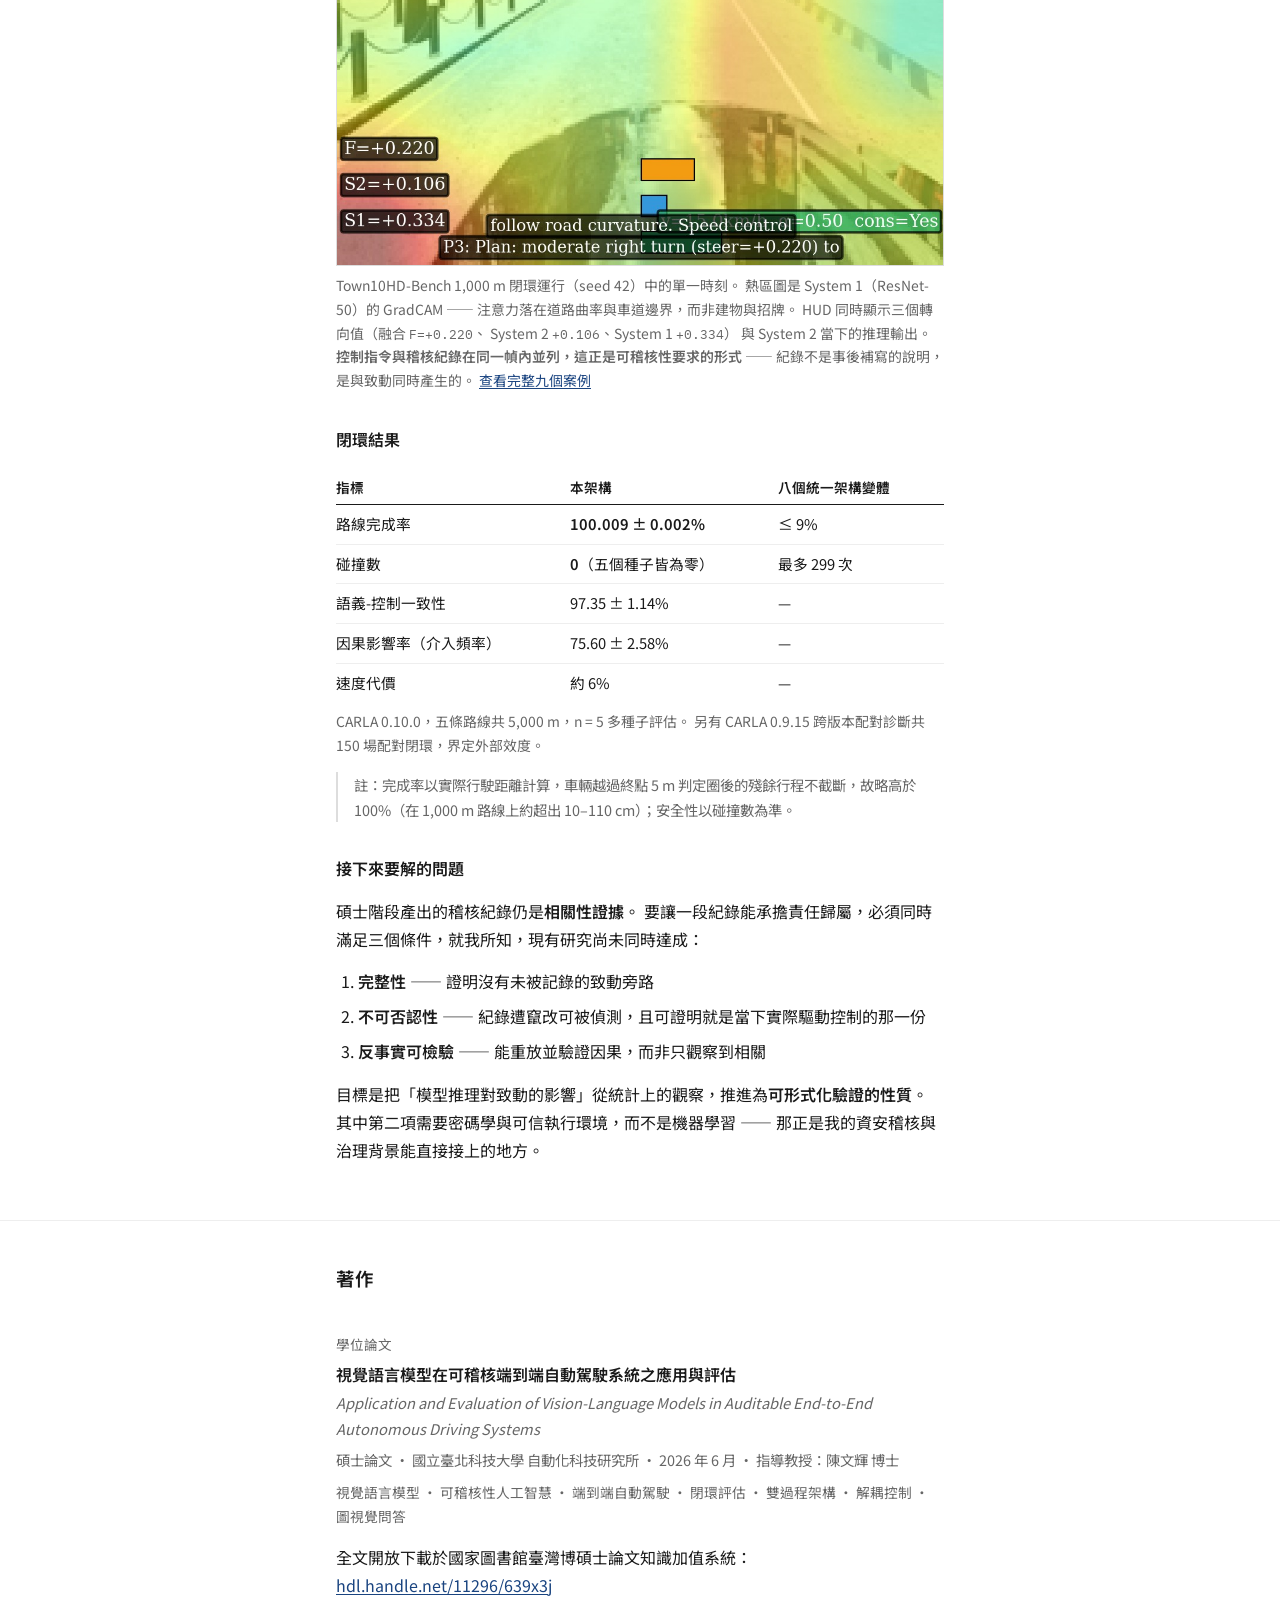
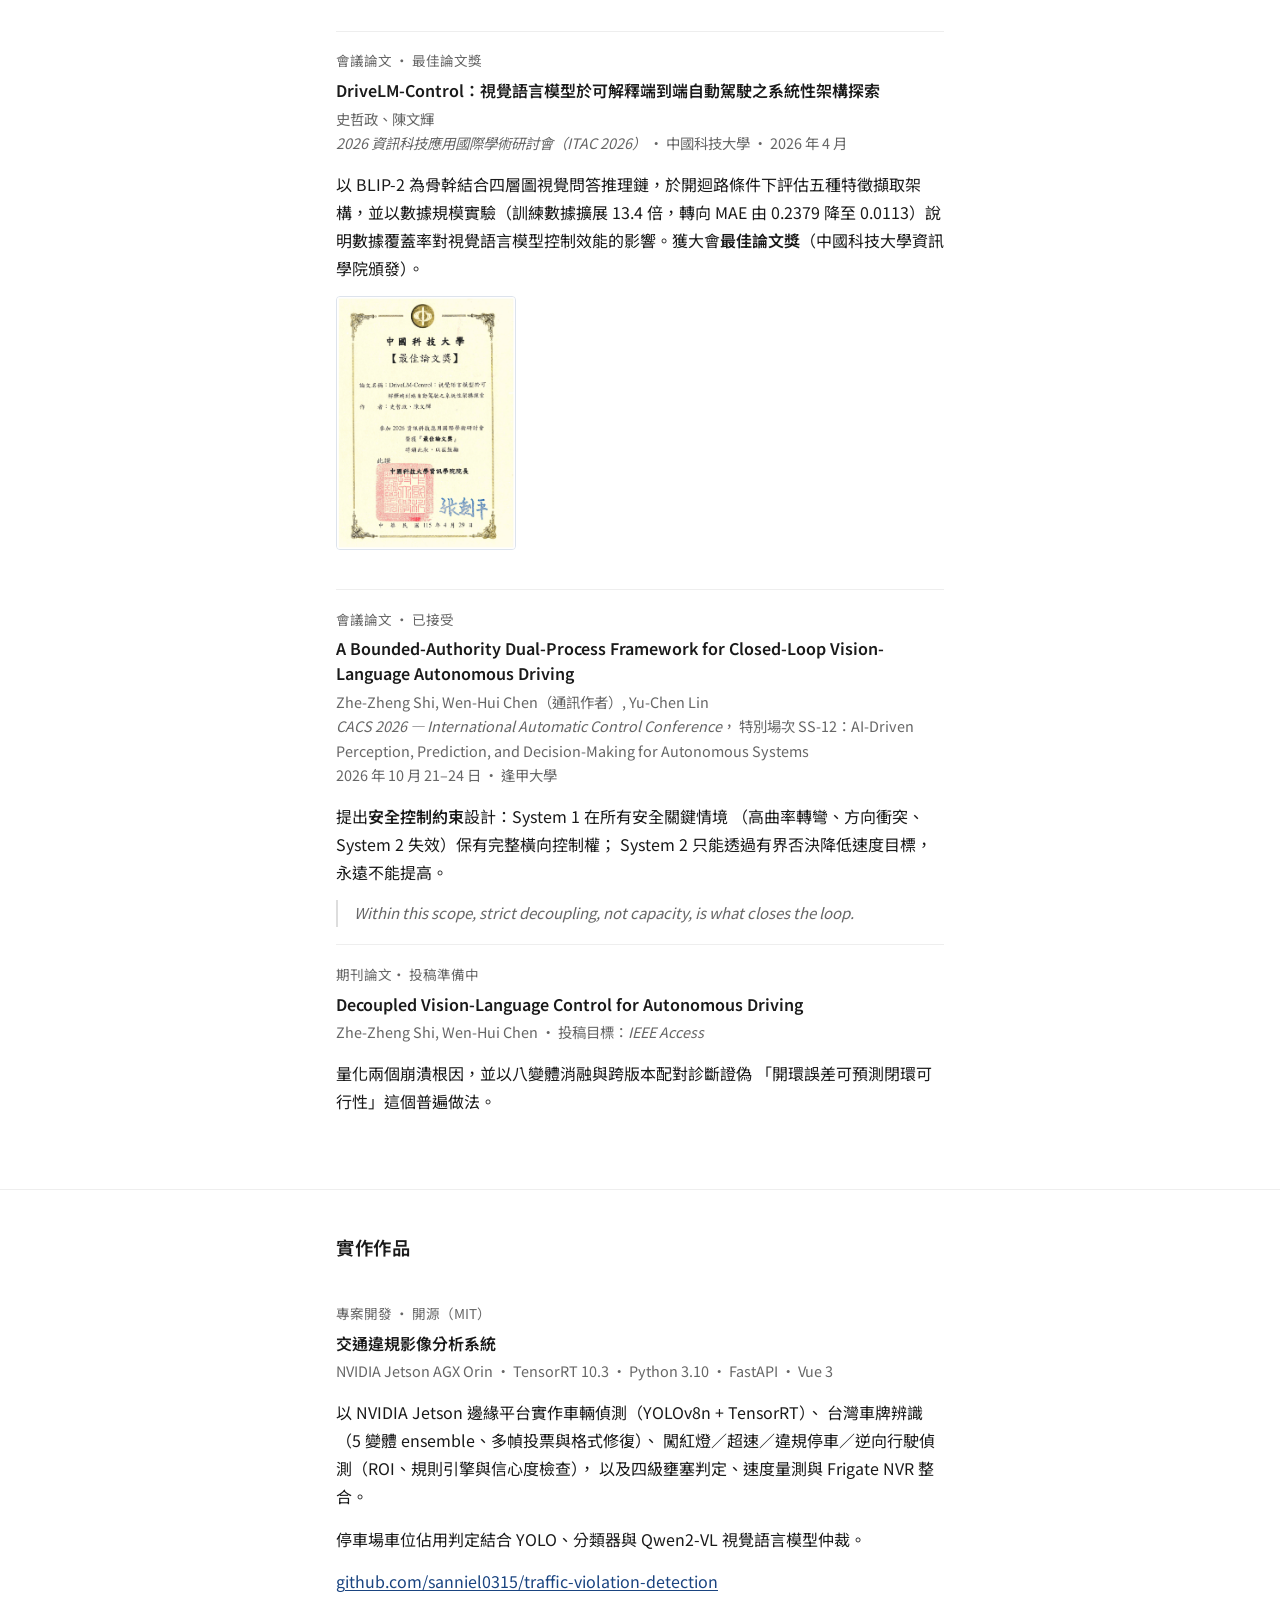
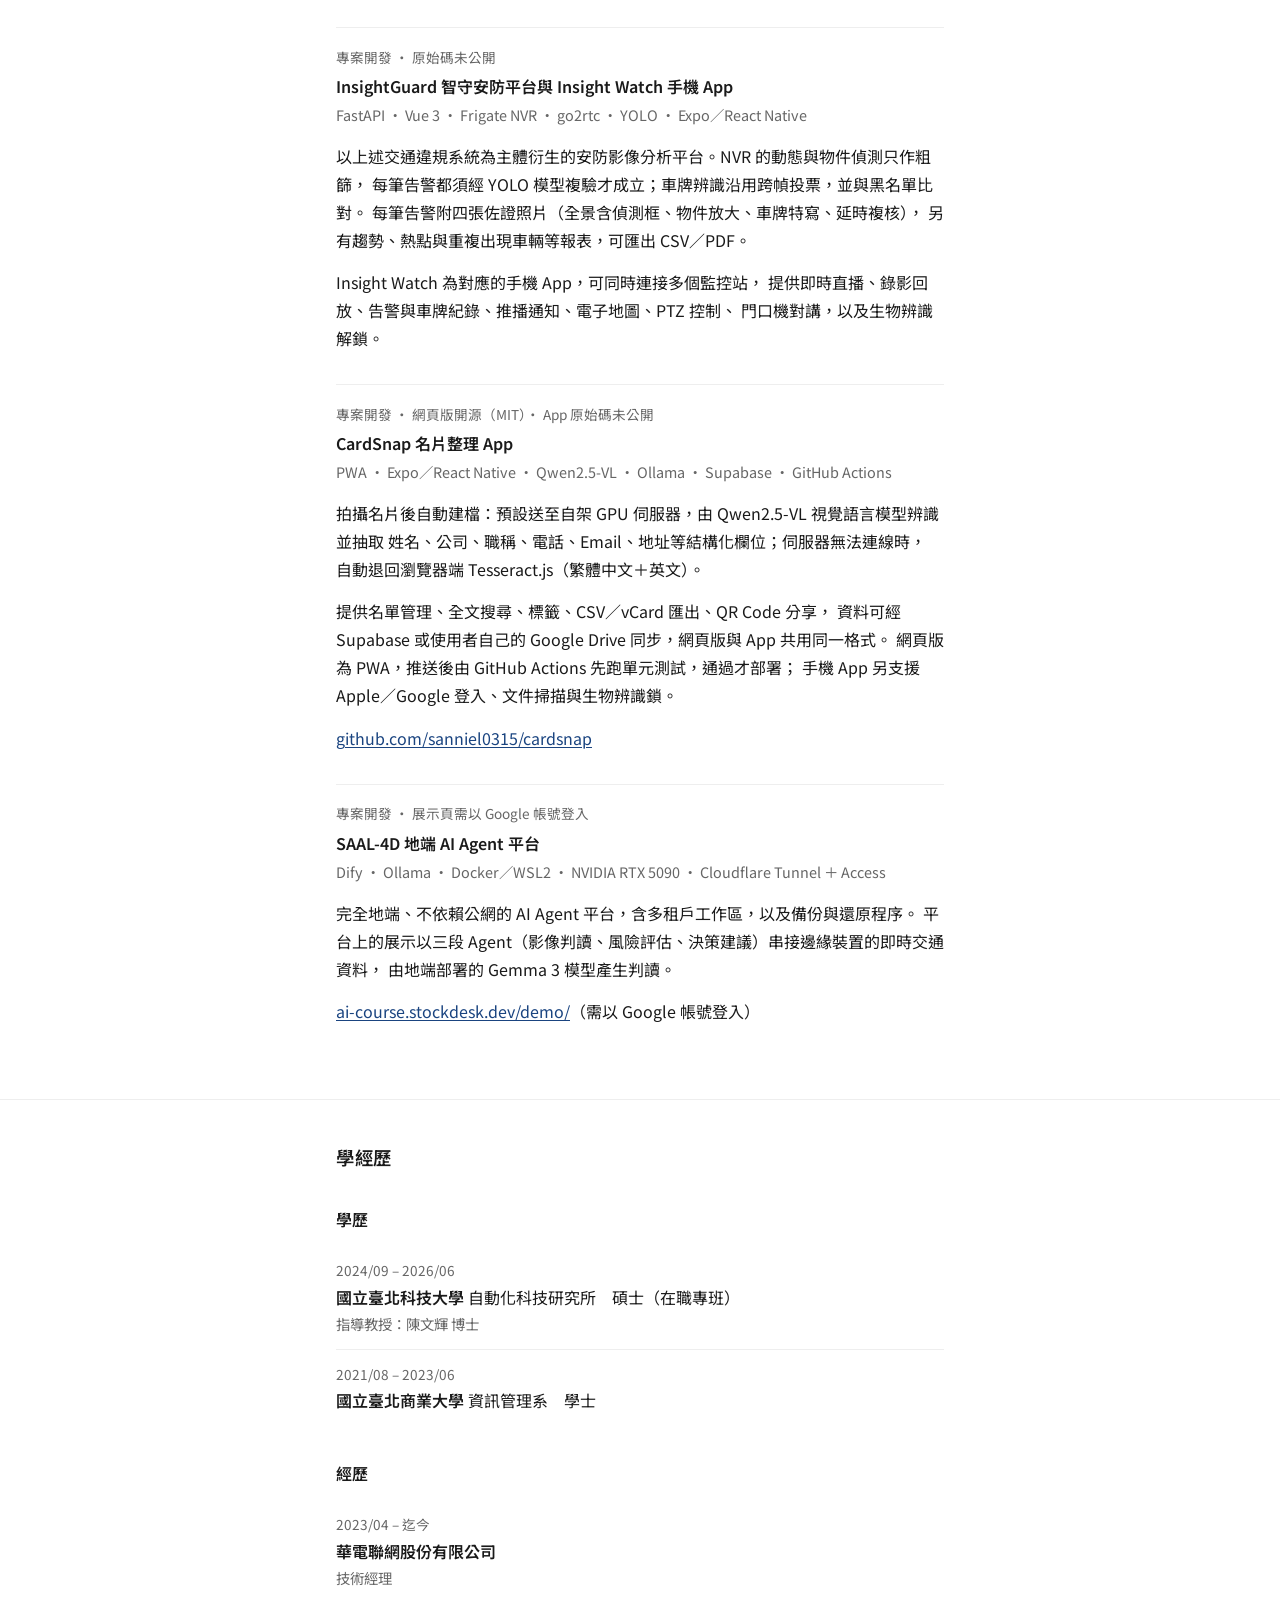
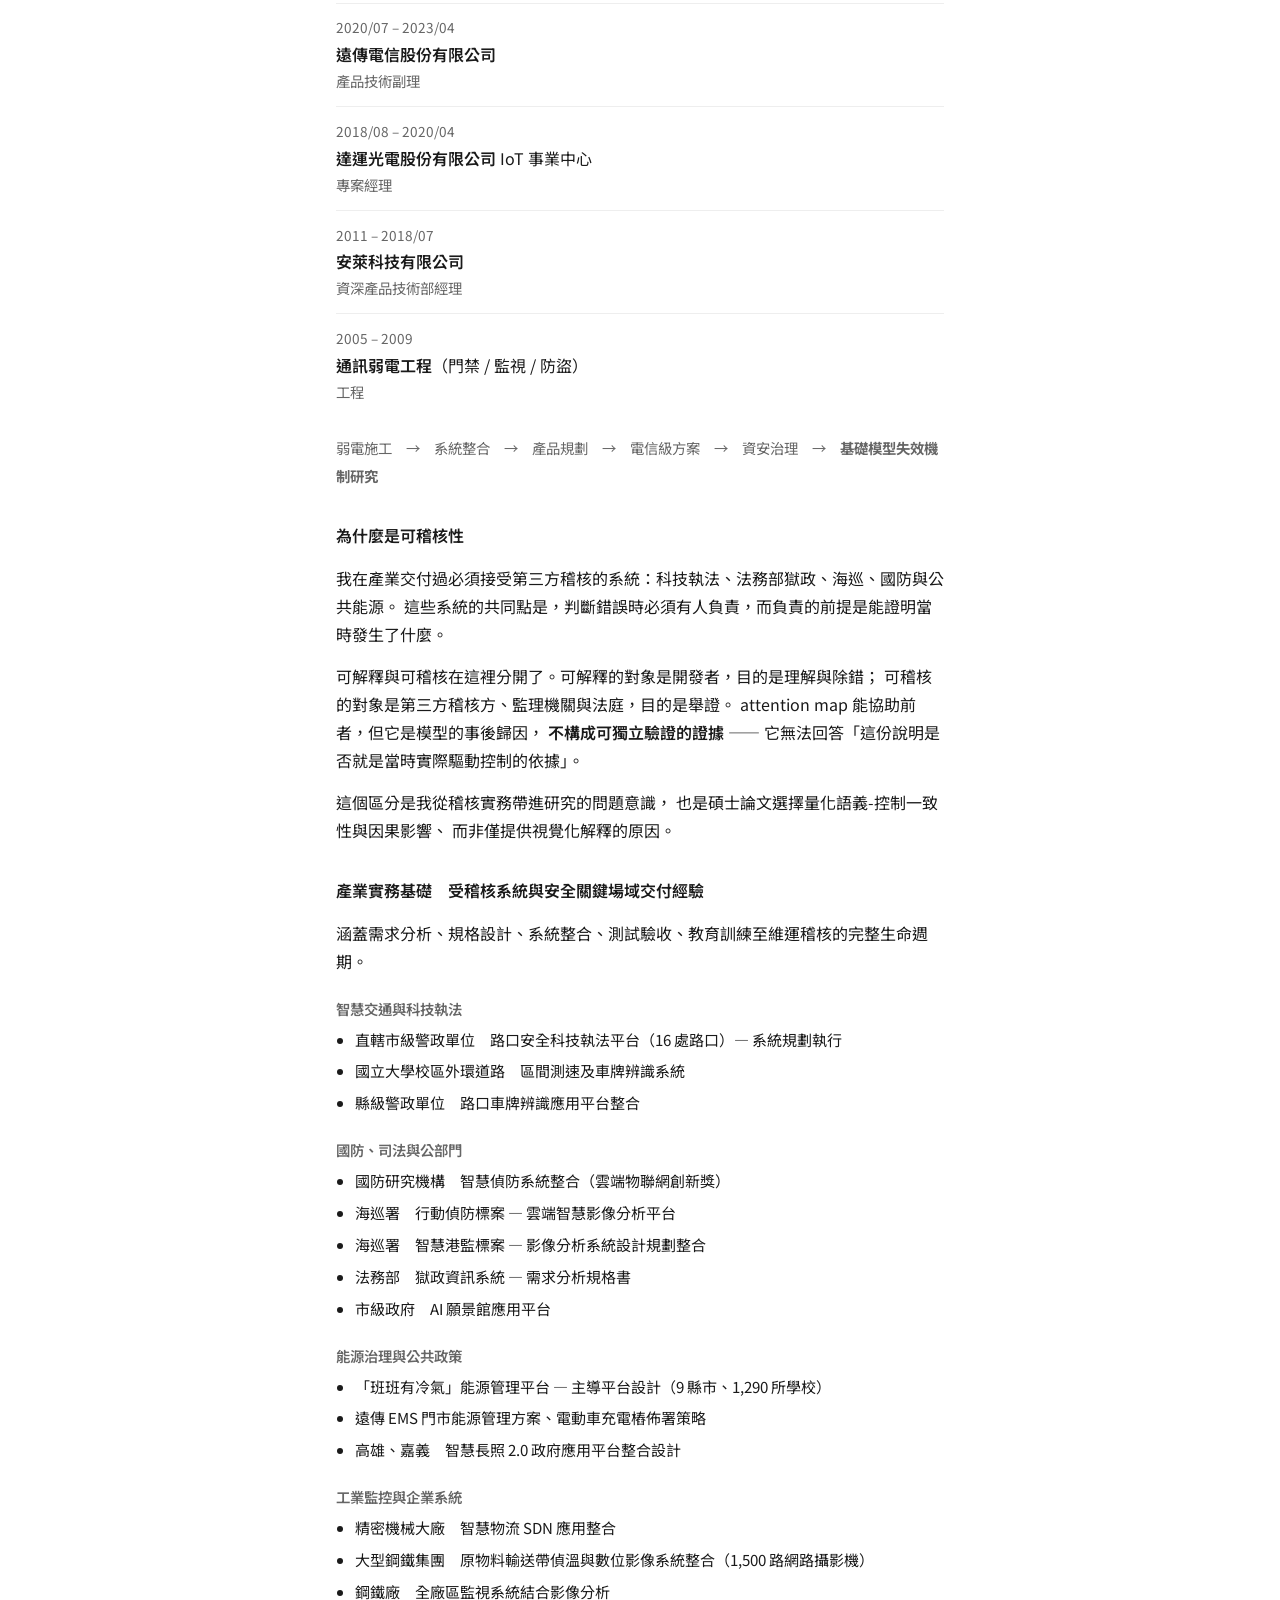
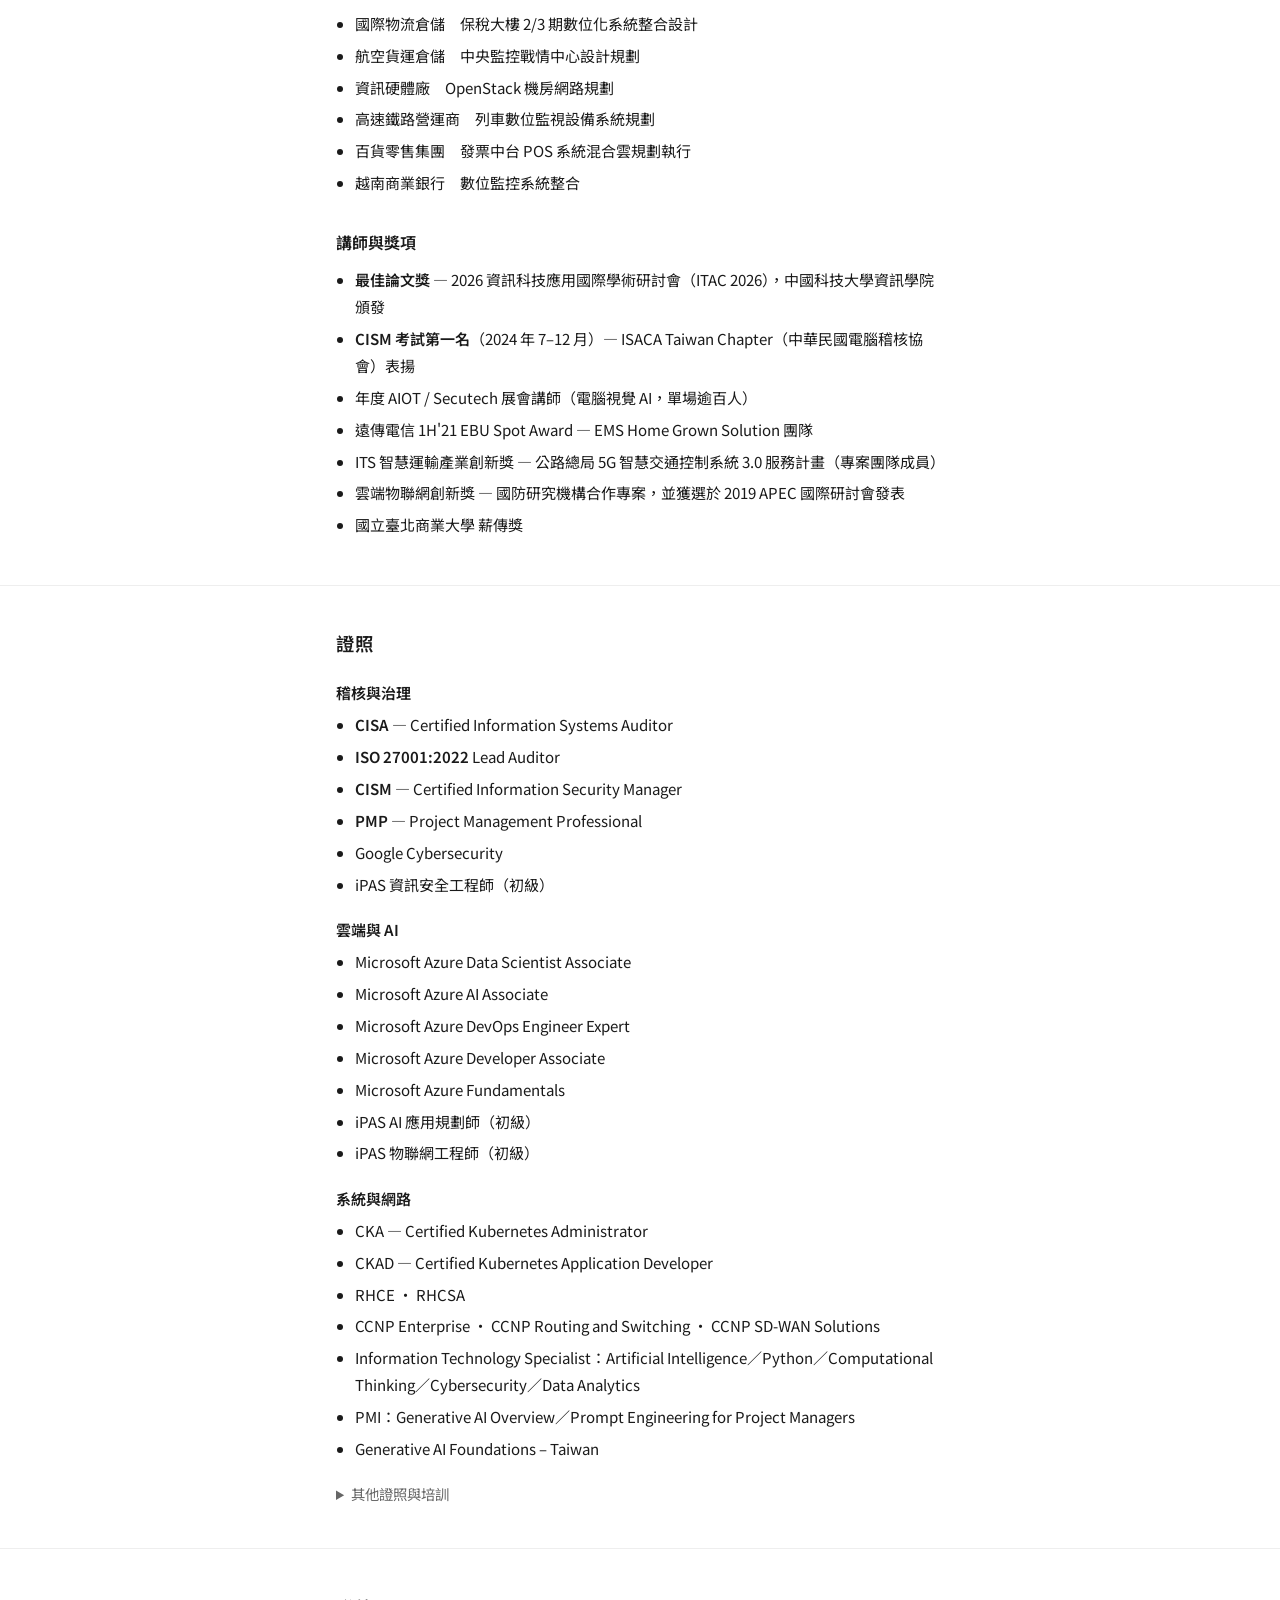
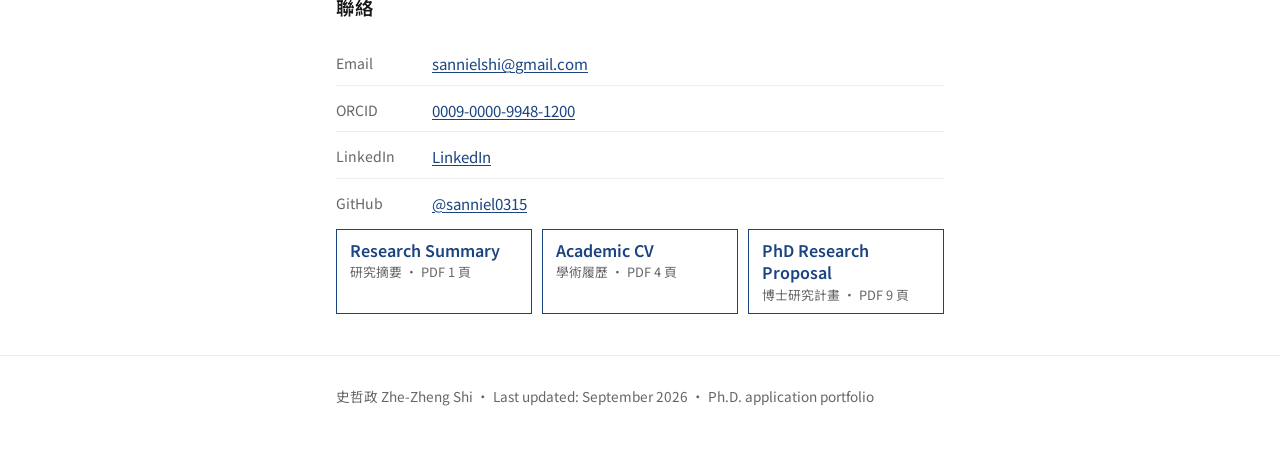
==== commit c338e6ae: "CV: add NTUT academic award; site terminology Co-Authored-By: Claude Opus 5.5 <noreply@anthropic.com" ====
--- a/site/index.html
+++ b/site/index.html
@@ -478,7 +478,7 @@
               <!-- 此處不加收錄宣稱。理由與現況見 vault 之 論文著作清單 C1 節。 -->
             </p>
             <p>
-              提出<strong>有界權限</strong>設計：System 1 在所有安全關鍵情境
+              提出<strong>安全控制約束</strong>設計：System 1 在所有安全關鍵情境
               （高曲率轉彎、方向衝突、System 2 失效）保有完整橫向控制權； System
               2 只能透過有界否決降低速度目標，永遠不能提高。
             </p>
